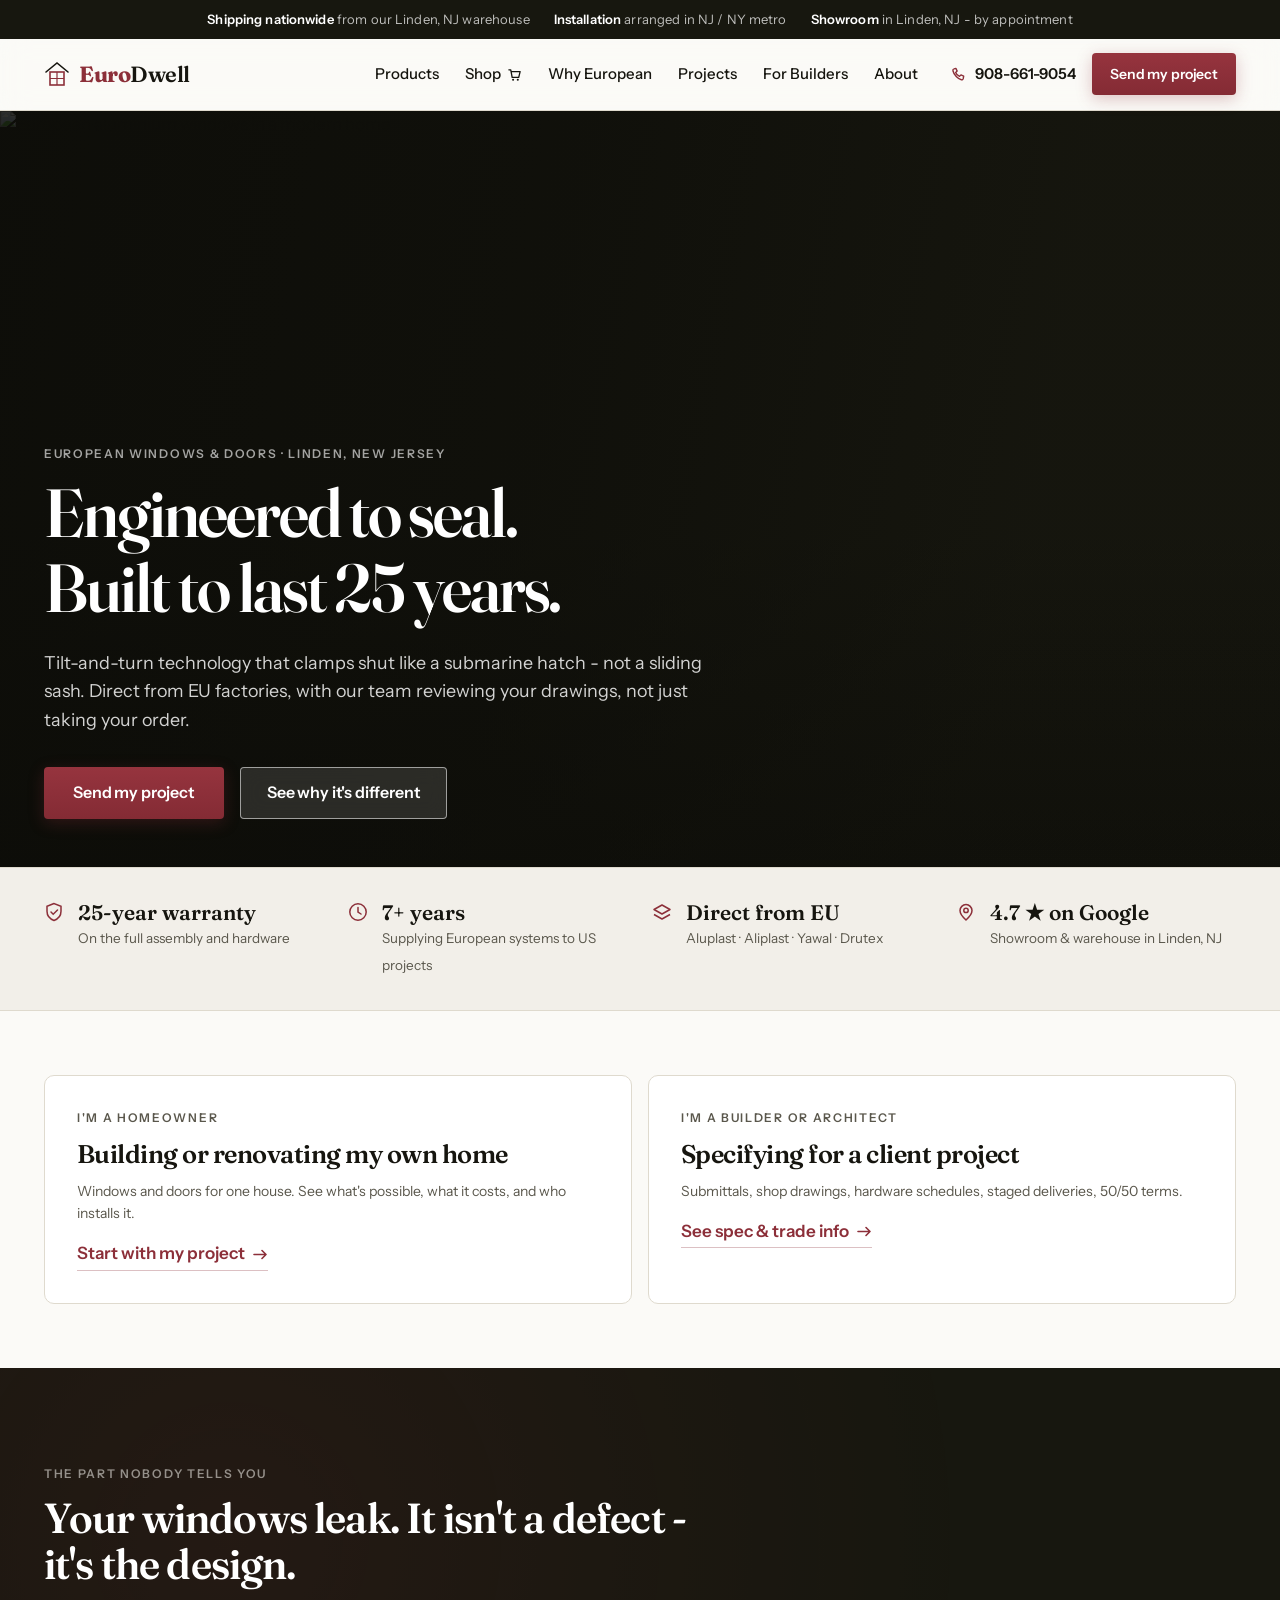
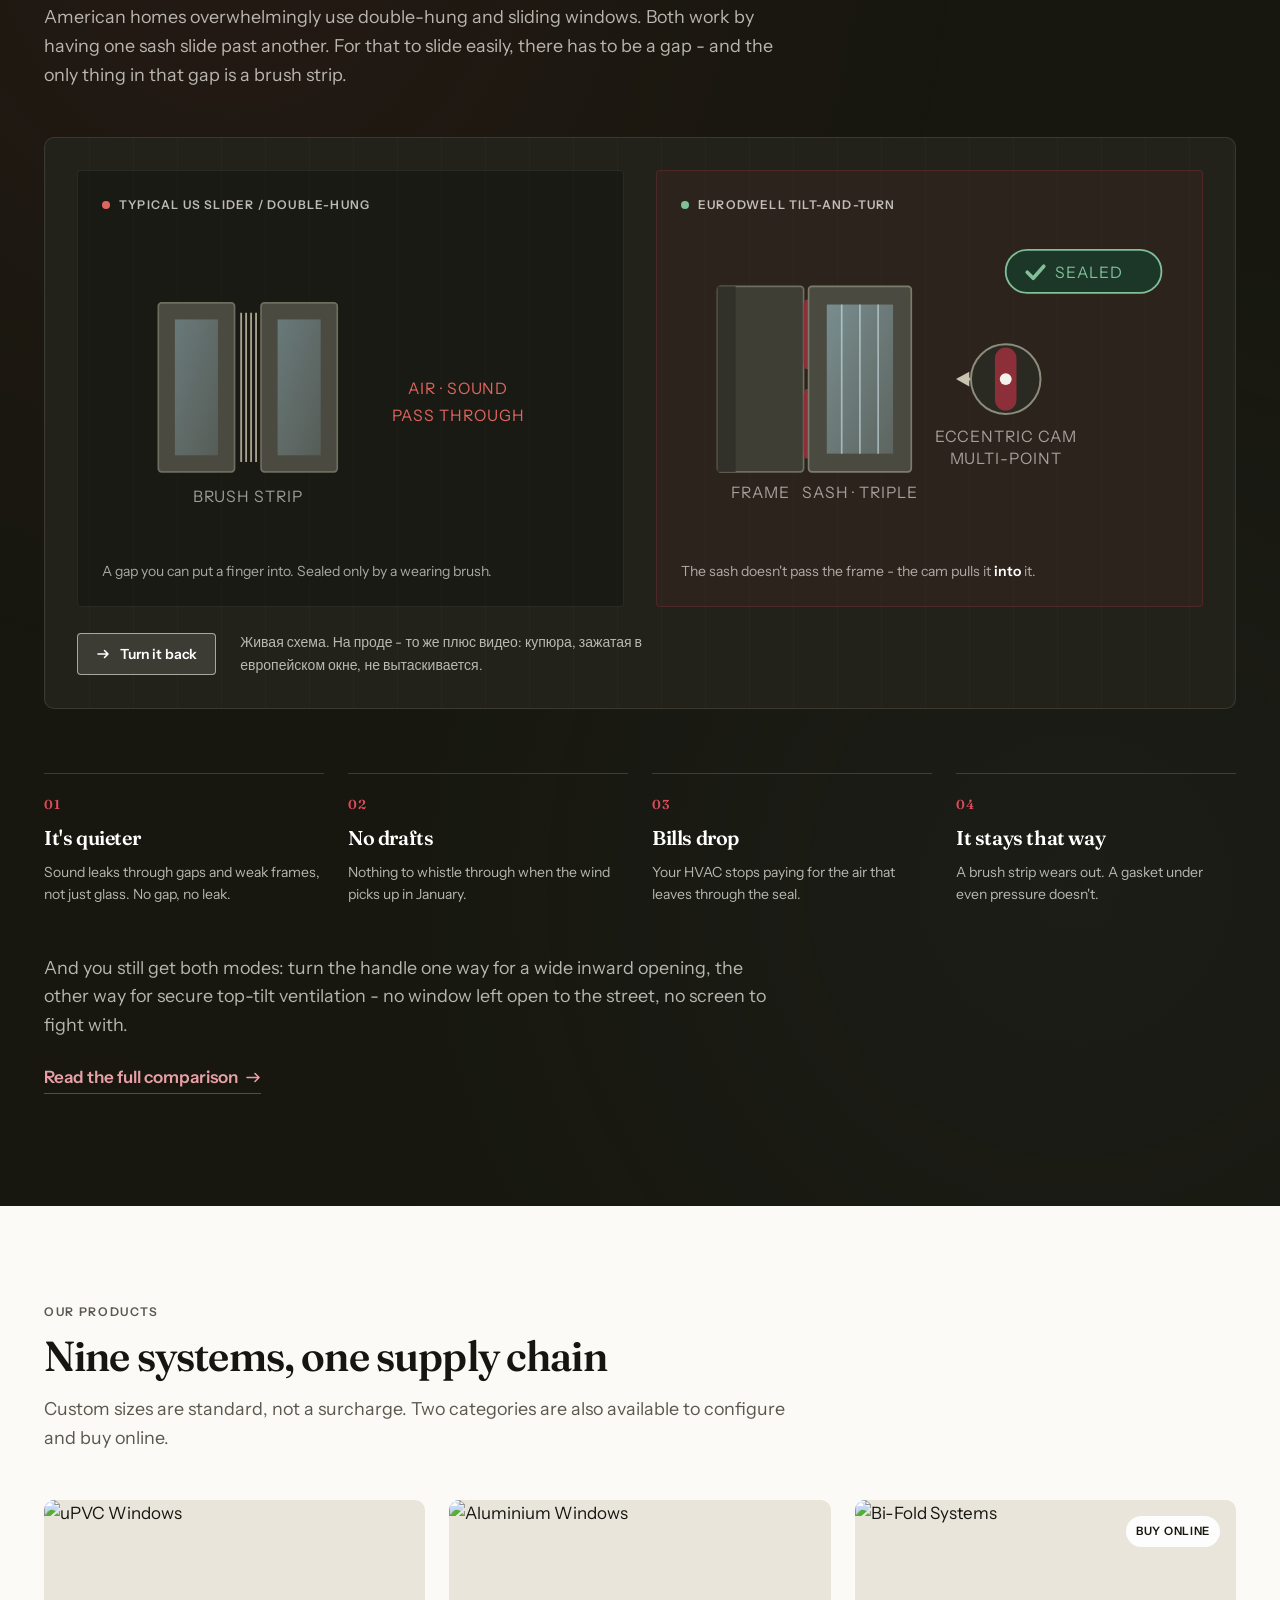
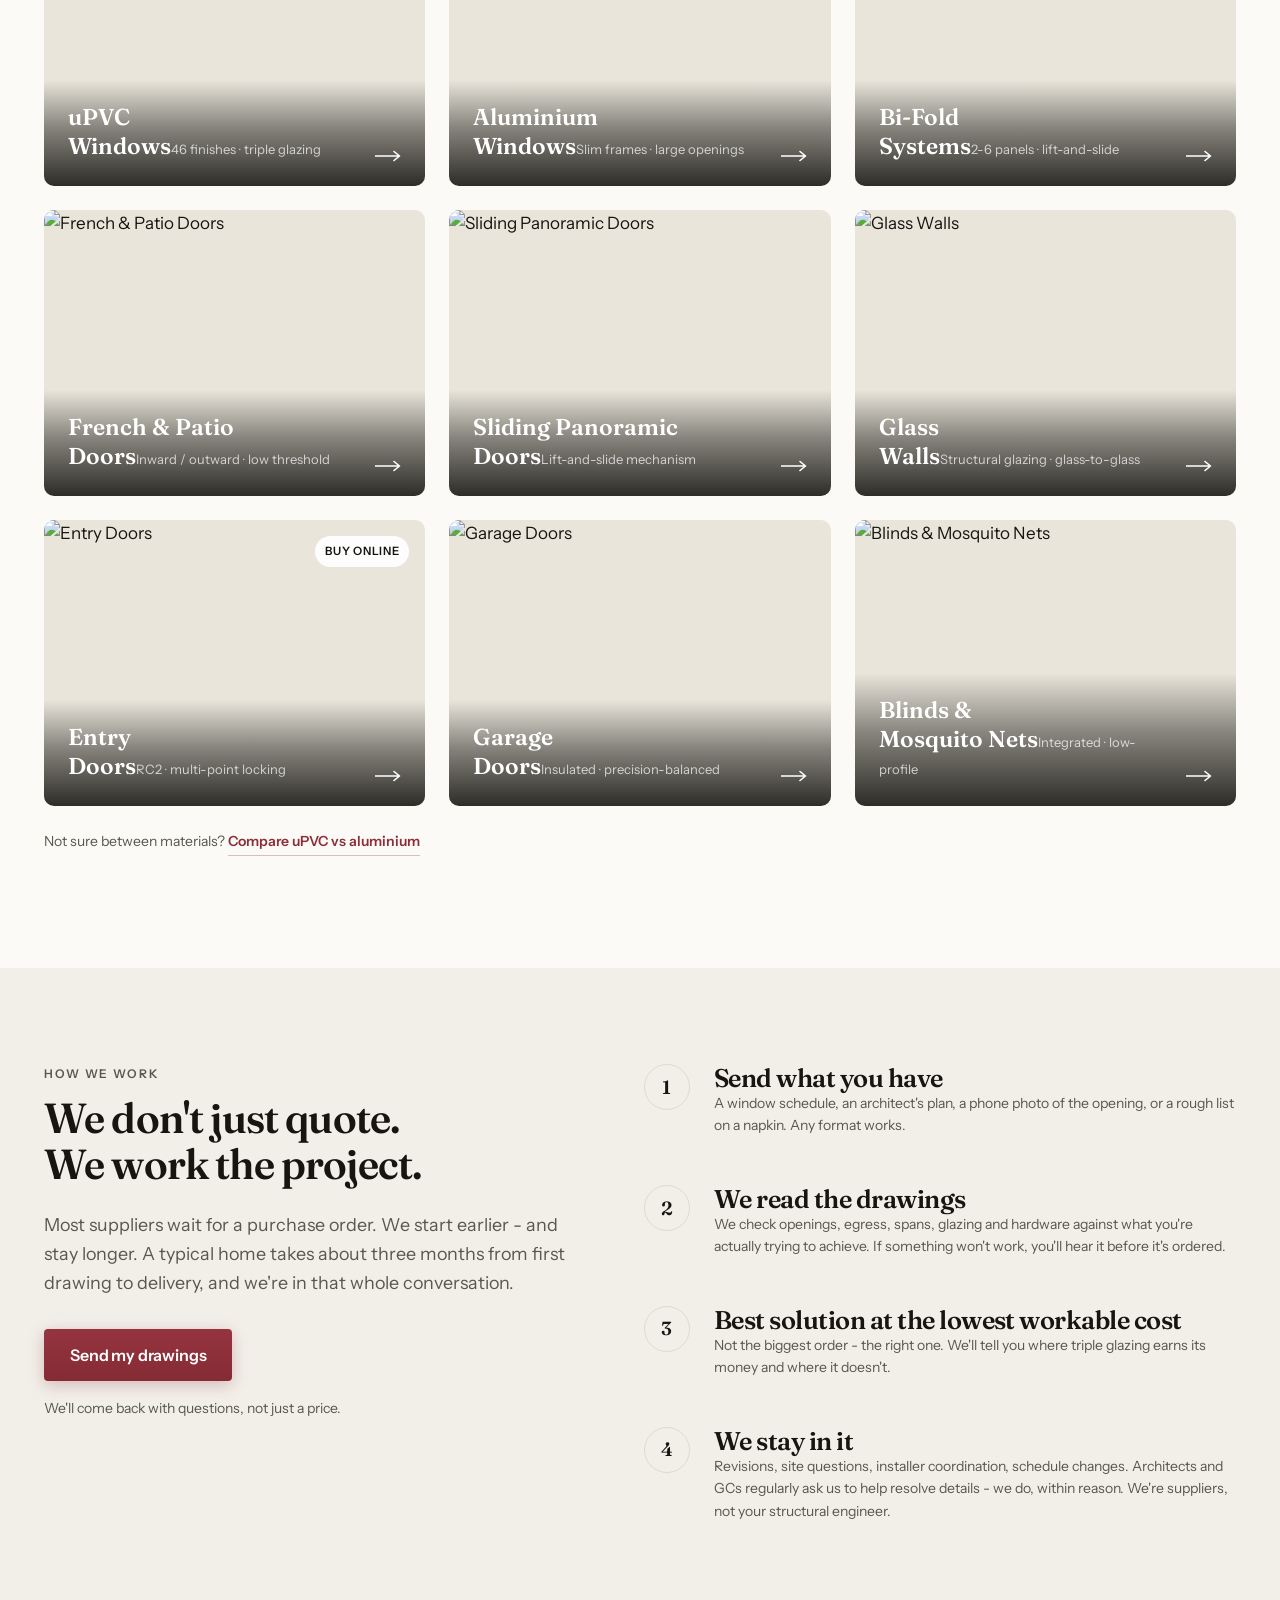
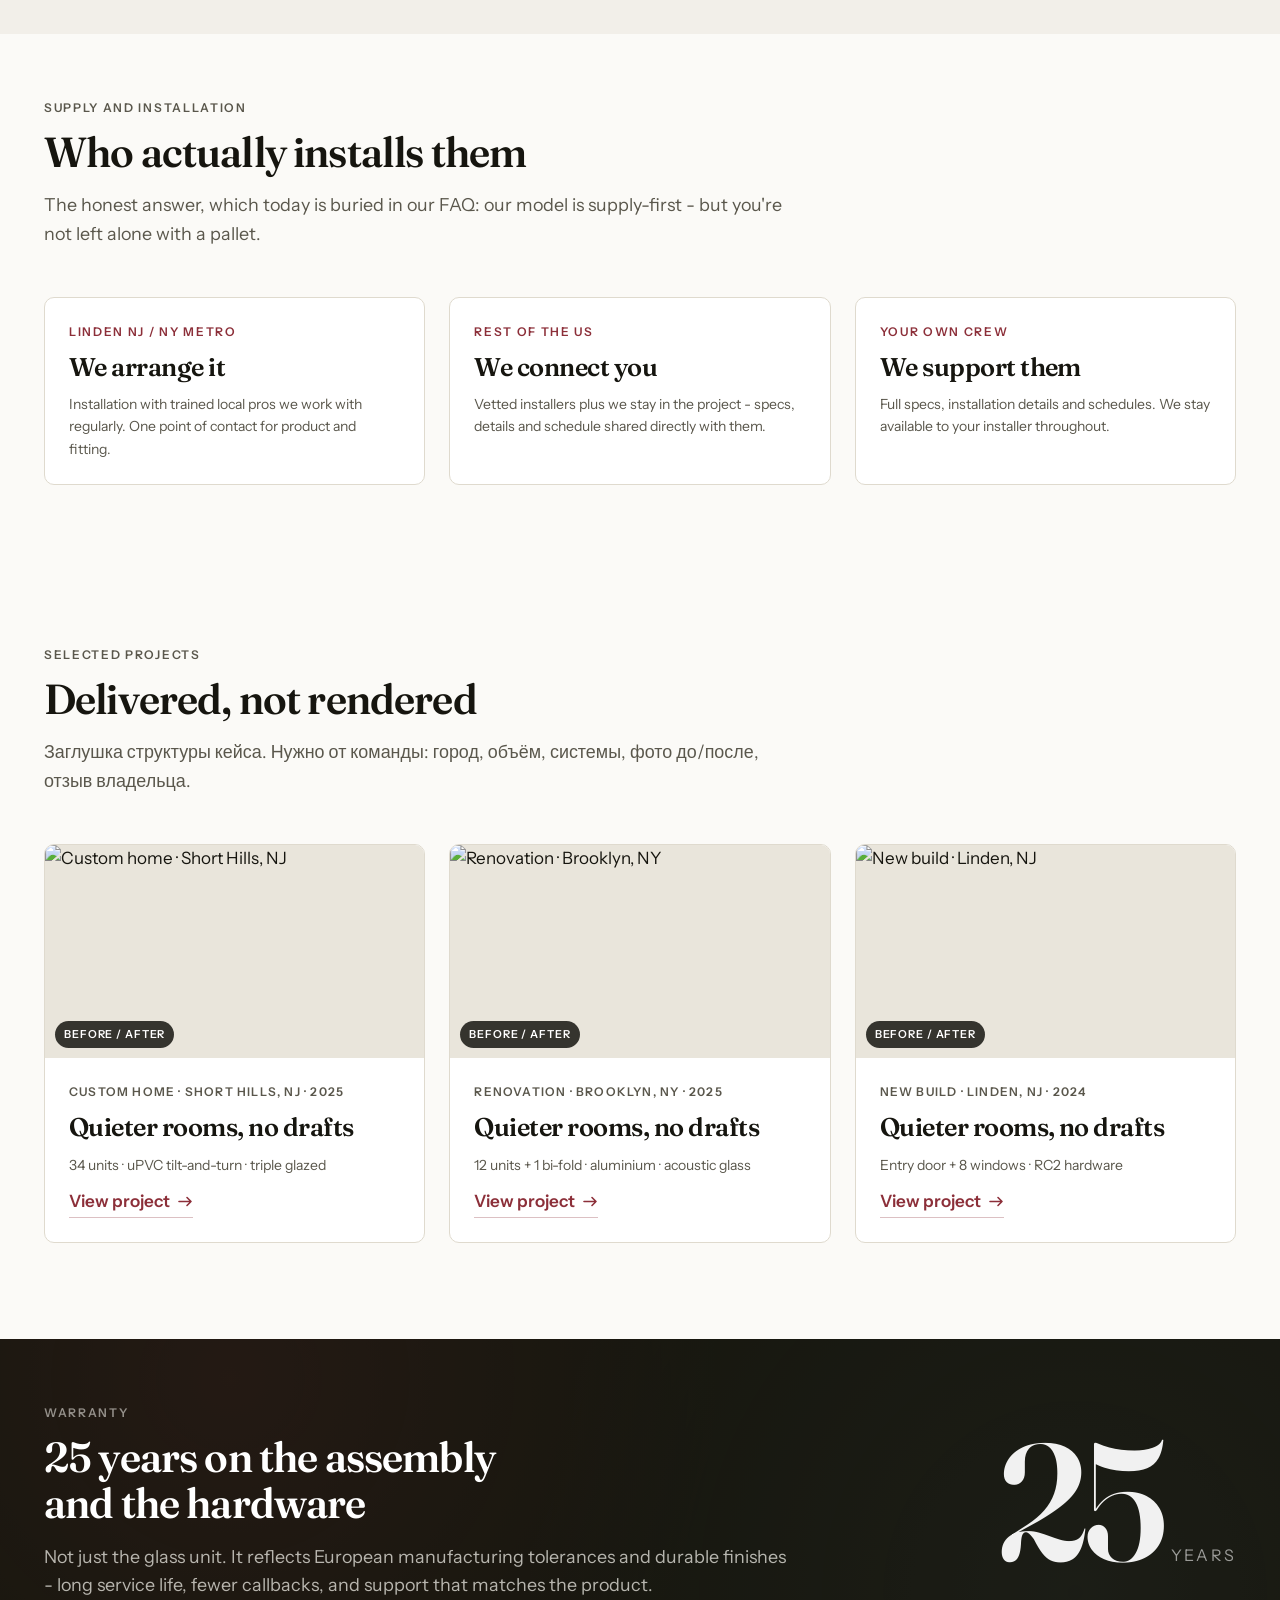
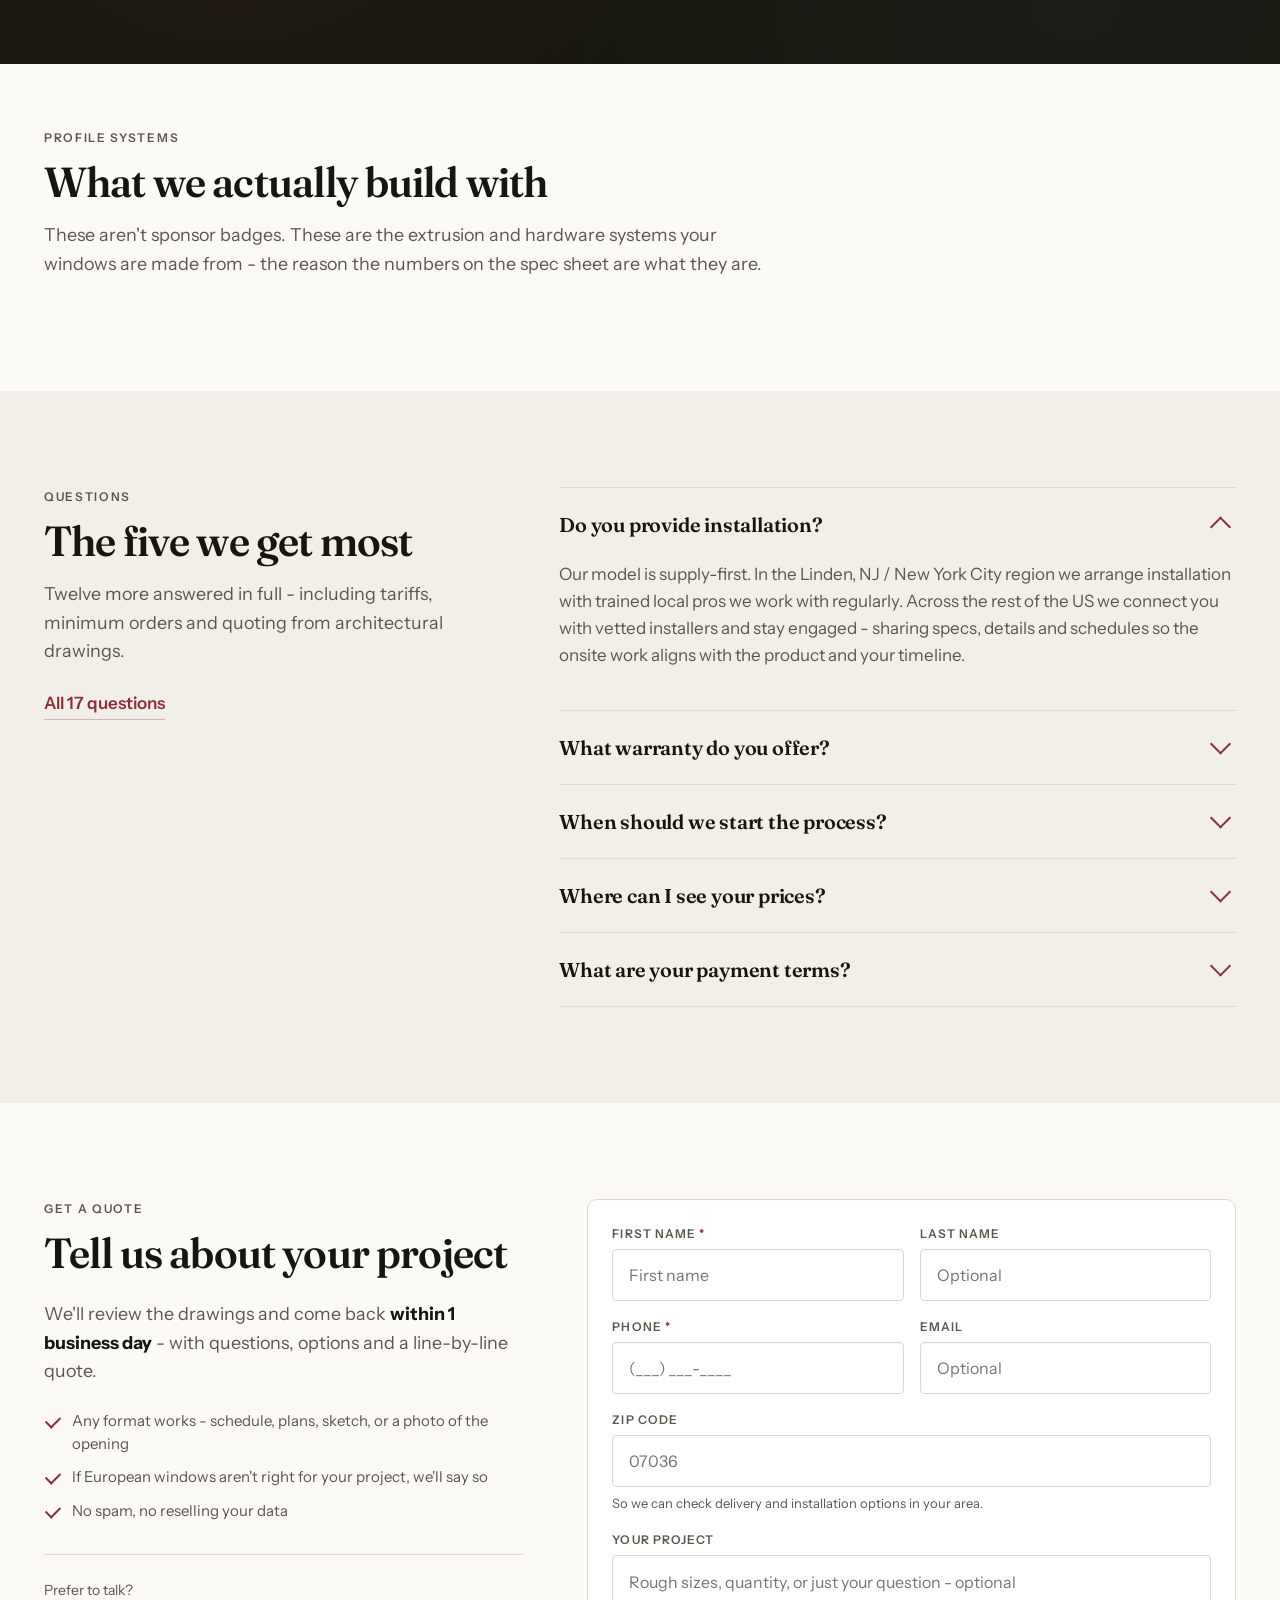
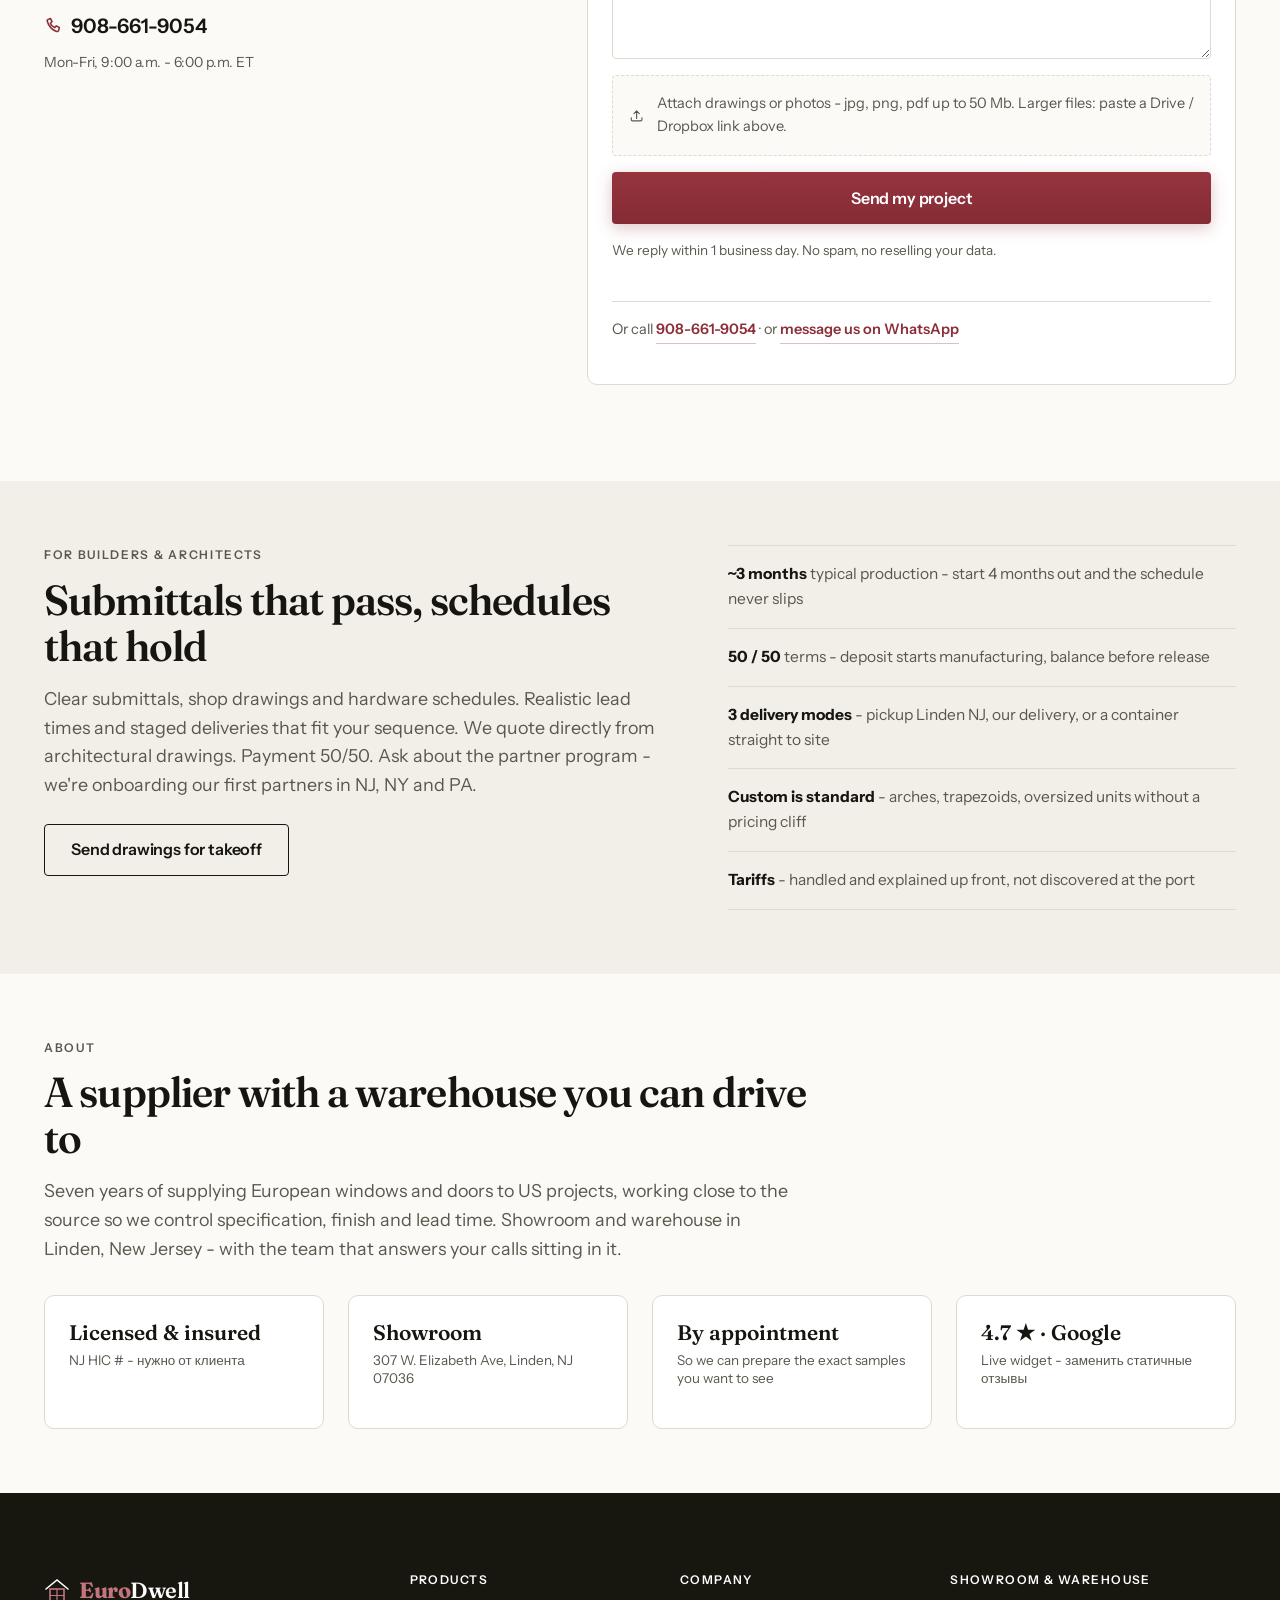
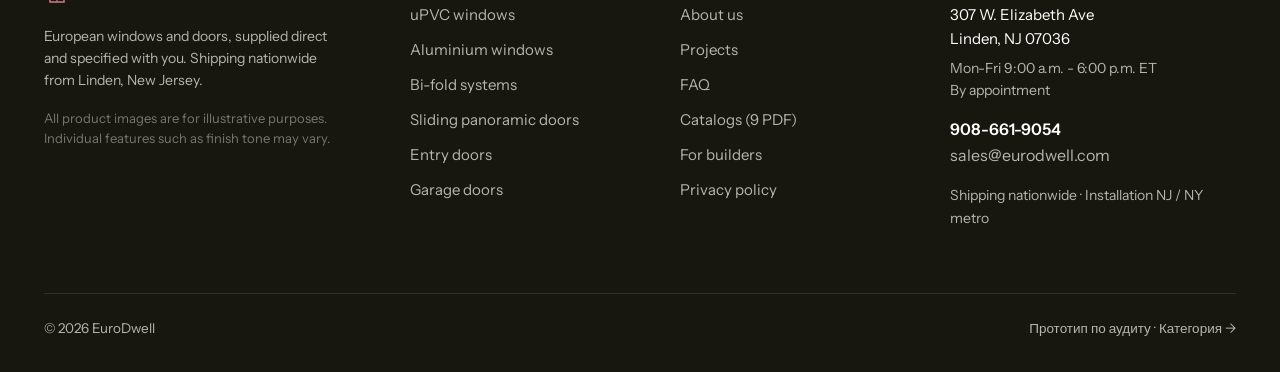
==== index.html @ 415cc7e2 "Add files via upload" ====
<!DOCTYPE html>
<html lang="en-US">
<head>
<meta charset="utf-8">
<meta name="viewport" content="width=device-width,initial-scale=1">
<meta name="color-scheme" content="light">
<title>European Windows & Doors in New Jersey - 25-Year Warranty | EuroDwell</title>
<meta name="description" content="European tilt-and-turn windows and doors supplied direct from EU factories to US projects. 25-year warranty, showroom in Linden NJ, installation arranged in the NY/NJ metro.">
<link rel="preconnect" href="https://fonts.googleapis.com">
<link rel="preconnect" href="https://fonts.gstatic.com" crossorigin>
<link href="https://fonts.googleapis.com/css2?family=Fraunces:opsz,wght@9..144,400;9..144,600;9..144,700&family=Instrument+Sans:wght@400;500;600&display=swap" rel="stylesheet">
<style>
/* EuroDwell prototype - shared design tokens & base
   Направление: «Engineered European» - архитектурная редактура.
   Fraunces (display) + Instrument Sans (body). Тёплая нейтраль + глубокий бордо. */

:root{
  /* Spacing - 8pt */
  --s1:4px; --s2:8px; --s3:12px; --s4:16px; --s6:24px;
  --s8:32px; --s12:48px; --s16:64px; --s20:80px; --s24:96px; --s32:128px;

  /* Type */
  --f-head:"Fraunces",Georgia,serif;
  --f-body:"Instrument Sans",-apple-system,Segoe UI,sans-serif;
  --fs-display:clamp(38px,6vw,68px);
  --fs-h2:clamp(28px,3.4vw,42px);
  --fs-h3:clamp(20px,2vw,27px);
  --fs-lead:clamp(17px,1.4vw,20px);
  --fs-body:17px; --fs-small:14px; --fs-eyebrow:12px;

  /* Color */
  --canvas:#FBFAF7;
  --surface:#F2EFE9;
  --surface2:#E9E5DB;
  --ink:#16150F;
  --ink2:#5A574C;
  --line:#DFDACE;
  --accent:#8C2F39;
  --accent2:#73242C;
  --dark:#17170F;
  --dark2:#22221A;
  --ok:#2E7D5B;
  --err:#B3261E;

  --r-sm:4px; --r-md:10px; --r-full:999px;
  --sh-sm:0 1px 2px rgba(22,21,15,.05),0 1px 3px rgba(22,21,15,.08);
  --sh-md:0 4px 14px rgba(22,21,15,.08),0 2px 4px rgba(22,21,15,.05);
  --sh-lg:0 18px 44px rgba(22,21,15,.16);

  --container:1240px;
  --header-h:72px;
  --dur:250ms; --dur-fast:150ms;
  --ease:cubic-bezier(.16,1,.3,1);
}

*{box-sizing:border-box}
html{scroll-behavior:smooth;-webkit-text-size-adjust:100%}
body{
  margin:0;background:var(--canvas);color:var(--ink);
  font-family:var(--f-body);font-size:var(--fs-body);line-height:1.6;
  font-feature-settings:"ss01","cv05";
  -webkit-font-smoothing:antialiased;
}
img{max-width:100%;display:block}
a{color:inherit;text-decoration:none}
h1,h2,h3,h4{font-family:var(--f-head);font-weight:600;margin:0;letter-spacing:-.02em;line-height:1.1}
h1{font-size:var(--fs-display);letter-spacing:-.03em;font-variation-settings:"SOFT" 0,"WONK" 1,"opsz" 100}
h2{font-size:var(--fs-h2);font-variation-settings:"opsz" 60}
h3{font-size:var(--fs-h3);font-variation-settings:"opsz" 30}
p{margin:0 0 var(--s4)}
:focus-visible{outline:2px solid var(--accent);outline-offset:3px;border-radius:2px}
::selection{background:var(--accent);color:#fff}

.wrap{max-width:var(--container);margin-inline:auto;padding-inline:var(--s6)}
.sec{padding-block:var(--s24)}
.sec--tight{padding-block:var(--s16)}
h1,h2,h3{scroll-margin-top:calc(var(--header-h) + 24px)}

.eyebrow{
  font-size:var(--fs-eyebrow);letter-spacing:.14em;text-transform:uppercase;
  font-weight:600;color:var(--ink2);margin:0 0 var(--s3)
}
.lead{font-size:var(--fs-lead);color:var(--ink2);max-width:62ch}
.muted{color:var(--ink2)}
.small{font-size:var(--fs-small)}

/* ---------- Buttons ---------- */
.btn{
  display:inline-flex;align-items:center;justify-content:center;gap:10px;
  min-height:52px;min-width:180px;padding:0 26px;border:0;cursor:pointer;
  font-family:var(--f-body);font-size:16px;font-weight:600;letter-spacing:-.01em;
  border-radius:var(--r-sm);transition:transform var(--dur-fast) var(--ease),
    background var(--dur-fast),box-shadow var(--dur-fast);text-align:center
}
.btn:active{transform:translateY(1px)}
.btn--primary{
  background:linear-gradient(180deg,#96343E,#8C2F39 55%,#842B34);color:#fff;
  box-shadow:0 4px 16px rgba(140,47,57,.28)
}
.btn--primary:hover{background:var(--accent2);box-shadow:0 6px 20px rgba(140,47,57,.34);transform:translateY(-1px)}
.btn--ghost{background:transparent;color:var(--ink);border:1px solid var(--ink)}
.btn--ghost:hover{background:var(--ink);color:var(--canvas)}
.btn--onimg{
  background:rgba(255,255,255,.12);color:#fff;border:1px solid rgba(255,255,255,.55);
  backdrop-filter:blur(10px)
}
.btn--onimg:hover{background:rgba(255,255,255,.22)}
.btn--sm{min-height:42px;min-width:0;padding:0 18px;font-size:14px}
.btn--full{width:100%}

.tlink{
  display:inline-flex;align-items:center;gap:8px;font-weight:600;
  color:var(--accent);border-bottom:1px solid rgba(140,47,57,.3);padding-bottom:2px;
  transition:border-color var(--dur-fast),gap var(--dur-fast)
}
.tlink:hover{border-color:var(--accent);gap:12px}

/* ---------- Header ---------- */
.geobar{
  background:var(--dark);color:rgba(255,255,255,.72);font-size:13px;
  padding:9px 0;letter-spacing:.01em
}
.geobar .wrap{display:flex;gap:var(--s6);justify-content:center;flex-wrap:wrap;text-align:center}
.geobar b{color:#fff;font-weight:600}

.hdr{
  position:sticky;top:0;z-index:60;height:var(--header-h);
  background:rgba(251,250,247,.82);backdrop-filter:blur(14px) saturate(1.4);
  border-bottom:1px solid var(--line)
}
.hdr__in{display:flex;align-items:center;gap:var(--s8);height:100%}
.logo{display:flex;align-items:center;gap:9px;font-family:var(--f-head);font-weight:600;
  font-size:22px;letter-spacing:-.02em;flex-shrink:0}
.logo svg{flex-shrink:0}
.logo b{color:var(--accent)}
.nav{display:flex;gap:26px;margin-left:auto;align-items:center}
.nav a{font-size:15px;font-weight:500;position:relative;padding:6px 0;color:var(--ink);white-space:nowrap}
.nav a::after{content:"";position:absolute;left:0;right:100%;bottom:0;height:2px;
  background:var(--accent);transition:right var(--dur) var(--ease)}
.nav a:hover::after,.nav a[aria-current]::after{right:0}
.nav .has-cart{display:inline-flex;align-items:center;gap:6px}
.hdr__act{display:flex;align-items:center;gap:var(--s4);flex-shrink:0}
.tel{display:inline-flex;align-items:center;gap:8px;font-weight:600;font-size:15px;white-space:nowrap}
.tel svg{color:var(--accent)}
.burger{display:none;width:44px;height:44px;align-items:center;justify-content:center;
  background:none;border:1px solid var(--line);border-radius:var(--r-sm);cursor:pointer}

/* ---------- Hero ---------- */
.hero{position:relative;min-height:min(84vh,760px);display:flex;align-items:flex-end;
  overflow:hidden;background:var(--dark)}
.hero__bg{position:absolute;inset:0}
.hero__bg img{width:100%;height:100%;object-fit:cover}
.hero__bg::after{
  content:"";position:absolute;inset:0;
  background:linear-gradient(100deg,rgba(12,12,8,.86) 0%,rgba(12,12,8,.62) 42%,rgba(12,12,8,.15) 78%),
             linear-gradient(0deg,rgba(12,12,8,.55),transparent 45%)
}
.hero__in{position:relative;z-index:2;color:#fff;padding-block:var(--s24) var(--s12);width:100%}
.hero h1{max-width:19ch;color:#fff;margin-bottom:var(--s6)}
.hero__sub{max-width:56ch;font-size:var(--fs-lead);color:rgba(255,255,255,.82);margin-bottom:var(--s8)}
.hero__cta{display:flex;gap:var(--s4);flex-wrap:wrap;align-items:center}

/* ---------- Trust bar ---------- */
.trust{border-block:1px solid var(--line);background:var(--surface)}
.trust__grid{display:grid;grid-template-columns:repeat(4,1fr);gap:var(--s6);padding-block:var(--s8)}
.trust__i{display:flex;gap:14px;align-items:flex-start}
.trust__i svg{flex-shrink:0;color:var(--accent);margin-top:2px}
.trust__v{font-family:var(--f-head);font-size:21px;font-weight:600;line-height:1.15;display:block;
  font-variation-settings:"opsz" 20}
.trust__l{font-size:13.5px;color:var(--ink2);line-height:1.4}

/* ---------- Section head ---------- */
.shead{max-width:70ch;margin-bottom:var(--s12)}
.shead h2{margin-bottom:var(--s4)}

/* ---------- Cards / grids ---------- */
.grid{display:grid;gap:var(--s6)}
.g2{grid-template-columns:repeat(2,1fr)}
.g3{grid-template-columns:repeat(3,1fr)}
.g4{grid-template-columns:repeat(4,1fr)}

.card{background:#fff;border:1px solid var(--line);border-radius:var(--r-md);padding:var(--s6)}

/* Product tile - исправленный оверлей: во всю ширину + тёмный градиент */
.tile{
  position:relative;display:block;border-radius:var(--r-md);overflow:hidden;
  aspect-ratio:4/3;background:var(--surface2);
  transition:transform var(--dur-fast) var(--ease),box-shadow var(--dur-fast)
}
.tile img{width:100%;height:100%;object-fit:cover;transition:transform 500ms var(--ease)}
.tile__ov{
  position:absolute;inset:auto 0 0 0;padding:var(--s6);width:100%;
  background:linear-gradient(to top,rgba(14,14,9,.86),rgba(14,14,9,.45) 55%,transparent);
  color:#fff;display:flex;align-items:flex-end;justify-content:space-between;gap:var(--s4)
}
.tile__t{font-family:var(--f-head);font-size:23px;font-weight:600;line-height:1.15;
  font-variation-settings:"opsz" 24}
.tile__m{font-size:13px;color:rgba(255,255,255,.72);margin-top:5px}
.tile__ar{flex-shrink:0;transition:transform var(--dur) var(--ease)}
.tile:hover{transform:translateY(-3px);box-shadow:var(--sh-md)}
.tile:hover img{transform:scale(1.04)}
.tile:hover .tile__ar{transform:translateX(5px)}
.tile__badge{
  position:absolute;top:var(--s4);right:var(--s4);z-index:2;
  background:rgba(255,255,255,.94);color:var(--ink);font-size:11.5px;font-weight:600;
  letter-spacing:.06em;text-transform:uppercase;padding:6px 10px;border-radius:var(--r-full)
}

/* ---------- Dark section ---------- */
.dark{background:var(--dark);color:#F4F2EC;position:relative;overflow:hidden}
.dark::before{
  content:"";position:absolute;inset:0;opacity:.5;pointer-events:none;
  background-image:radial-gradient(circle at 18% 12%,rgba(140,47,57,.22),transparent 45%),
                   radial-gradient(circle at 84% 78%,rgba(90,110,120,.14),transparent 50%)
}
.dark .wrap{position:relative;z-index:1}
.dark h2,.dark h3{color:#fff}
.dark .lead,.dark .muted{color:rgba(244,242,236,.72)}
.dark .eyebrow{color:rgba(244,242,236,.55)}

/* ---------- Comparison table ---------- */
.cmp{width:100%;border-collapse:collapse;font-size:15.5px}
.cmp th,.cmp td{padding:15px 18px;text-align:left;vertical-align:top;border-bottom:1px solid var(--line)}
.cmp thead th{font-family:var(--f-body);font-size:13px;letter-spacing:.09em;text-transform:uppercase;
  color:var(--ink2);font-weight:600;border-bottom:1px solid var(--ink)}
.cmp th:first-child{width:23%;font-weight:600;color:var(--ink)}
.cmp .col-eu{background:var(--surface);border-left:3px solid var(--accent)}
.cmp thead .col-eu{color:var(--ink);font-weight:700}
.cmp tbody .col-eu{font-weight:600}
.cmp .win{color:var(--accent)}

/* ---------- Steps ---------- */
.steps{counter-reset:st;display:grid;gap:var(--s8)}
.step{display:grid;grid-template-columns:auto 1fr;gap:var(--s6);align-items:start}
.step__n{
  counter-increment:st;width:46px;height:46px;border-radius:var(--r-full);
  border:1px solid var(--line);display:grid;place-items:center;
  font-family:var(--f-head);font-size:19px;font-weight:600;flex-shrink:0
}
.step__n::before{content:counter(st)}
.dark .step__n{border-color:rgba(255,255,255,.28)}

/* ---------- FAQ ---------- */
.faq{border-top:1px solid var(--line)}
.faq__i{border-bottom:1px solid var(--line)}
.faq__q{
  width:100%;background:none;border:0;cursor:pointer;text-align:left;
  padding:var(--s6) 44px var(--s6) 0;position:relative;
  font-family:var(--f-head);font-size:20px;font-weight:600;color:var(--ink);
  font-variation-settings:"opsz" 24;letter-spacing:-.01em
}
.faq__q::after{
  content:"";position:absolute;right:8px;top:50%;width:13px;height:13px;
  border-right:2px solid var(--accent);border-bottom:2px solid var(--accent);
  transform:translateY(-70%) rotate(45deg);transition:transform var(--dur) var(--ease)
}
.faq__i[open] .faq__q::after{transform:translateY(-30%) rotate(-135deg)}
.faq__a{overflow:hidden;height:0;transition:height var(--dur) var(--ease)}
.faq__a>div{padding-bottom:var(--s6);max-width:76ch;color:var(--ink2)}

/* ---------- Form ---------- */
.form{display:grid;gap:var(--s4)}
.field{display:flex;flex-direction:column;gap:6px}
.field label{font-size:12px;letter-spacing:.09em;text-transform:uppercase;font-weight:600;color:var(--ink2)}
.field label .req{color:var(--accent)}
.field input,.field textarea{
  height:52px;padding:0 16px;border:1px solid var(--line);border-radius:var(--r-sm);
  background:#fff;font-family:var(--f-body);font-size:16px;color:var(--ink);
  box-shadow:inset 0 1px 2px rgba(22,21,15,.04);transition:border-color var(--dur-fast),box-shadow var(--dur-fast)
}
.field textarea{height:auto;min-height:104px;padding:14px 16px;resize:vertical;line-height:1.5}
.field input:focus,.field textarea:focus{
  outline:none;border-color:var(--accent);box-shadow:0 0 0 3px rgba(140,47,57,.13)
}
.field .hint{font-size:13px;color:var(--ink2)}
.field .err{font-size:13px;color:var(--err);display:none;align-items:center;gap:6px}
.field.is-err input,.field.is-err textarea{border-color:var(--err)}
.field.is-err .err{display:flex}
.form__row{display:grid;grid-template-columns:1fr 1fr;gap:var(--s4)}
.form__note{font-size:13.5px;color:var(--ink2)}
.form__alt{font-size:14.5px;color:var(--ink2);border-top:1px solid var(--line);padding-top:var(--s4);margin-top:var(--s2)}
.filedrop{
  border:1px dashed var(--line);border-radius:var(--r-sm);padding:var(--s4);
  background:var(--canvas);cursor:pointer;display:flex;align-items:center;gap:12px;
  font-size:14.5px;color:var(--ink2);transition:border-color var(--dur-fast),background var(--dur-fast)
}
.filedrop:hover{border-color:var(--accent);background:#fff}
.filedrop input{display:none}
.formdone{display:none;background:var(--surface);border:1px solid var(--line);
  border-left:3px solid var(--ok);border-radius:var(--r-md);padding:var(--s8)}
.formdone h3{margin-bottom:var(--s3)}

/* ---------- Reveal ---------- */
.rv{opacity:0;transform:translateY(16px);transition:opacity 600ms var(--ease),transform 600ms var(--ease)}
.rv.in{opacity:1;transform:none}
@media (prefers-reduced-motion:reduce){
  .rv{opacity:1;transform:none;transition:none}
  *,*::before,*::after{animation-duration:.01ms!important;transition-duration:.01ms!important}
  html{scroll-behavior:auto}
}

/* ---------- Mobile sticky ---------- */
.msticky{
  position:fixed;left:0;right:0;bottom:0;z-index:70;display:none;gap:10px;padding:10px 12px;
  background:rgba(251,250,247,.94);backdrop-filter:blur(14px);border-top:1px solid var(--line)
}
.msticky .btn{flex:1;min-width:0;min-height:50px}

/* ---------- Footer ---------- */
.ftr{background:var(--dark);color:rgba(244,242,236,.72);padding-block:var(--s20) var(--s8);font-size:15px}
.ftr a:hover{color:#fff}
.ftr__grid{display:grid;grid-template-columns:1.4fr 1fr 1fr 1.2fr;gap:var(--s8)}
.ftr h4{color:#fff;font-family:var(--f-body);font-size:12px;letter-spacing:.12em;
  text-transform:uppercase;margin-bottom:var(--s4);font-weight:600}
.ftr ul{list-style:none;padding:0;margin:0;display:grid;gap:11px}
.ftr__bot{border-top:1px solid rgba(255,255,255,.1);margin-top:var(--s12);padding-top:var(--s6);
  display:flex;justify-content:space-between;gap:var(--s6);flex-wrap:wrap;font-size:13.5px}

/* ---------- Responsive ---------- */
@media (max-width:1080px){
  .nav{display:none}
  .burger{display:flex}
  .g4{grid-template-columns:repeat(2,1fr)}
  .ftr__grid{grid-template-columns:1fr 1fr}
}
@media (max-width:860px){
  :root{--header-h:60px;--fs-body:16.5px}
  .sec{padding-block:var(--s16)}
  .g3,.g2{grid-template-columns:1fr}
  .trust__grid{grid-template-columns:1fr 1fr;gap:var(--s4);padding-block:var(--s6)}
  .tel span{display:none}
  .hdr__act .btn{display:none}
  .msticky{display:flex}
  body{padding-bottom:72px}
  .hero{min-height:auto}
  .hero__in{padding-block:var(--s16) var(--s12)}
  .hero h1{max-width:none}
  .btn{width:100%}
  .hero__cta .btn{width:100%}
  .geobar .wrap{gap:var(--s3);font-size:12px}
  .form__row{grid-template-columns:1fr}
  .cmp{font-size:14.5px}
  .cmp th,.cmp td{padding:12px 12px}
  .cmp th:first-child{width:34%}
}

/* EuroDwell prototype - блочные компоненты страниц */

.skiplink{
  position:absolute;left:-9999px;top:0;z-index:200;background:var(--accent);color:#fff;
  padding:12px 18px;border-radius:0 0 var(--r-sm) 0;font-weight:600
}
.skiplink:focus{left:0}

/* ── Развилка аудиторий ── */
.split{display:grid;grid-template-columns:1fr 1fr;gap:var(--s4)}
.split__c{
  display:block;padding:var(--s8);border:1px solid var(--line);border-radius:var(--r-md);
  background:#fff;transition:border-color var(--dur-fast),transform var(--dur-fast) var(--ease),box-shadow var(--dur-fast)
}
.split__c h3{margin:0 0 var(--s3)}
.split__c:hover{border-color:var(--accent);transform:translateY(-2px);box-shadow:var(--sh-md)}

/* ── Механизм: сигнатурная схема ── */
.mech{
  background:var(--dark2);border:1px solid rgba(255,255,255,.1);border-radius:var(--r-md);
  padding:var(--s8);position:relative;overflow:hidden
}
.mech::after{
  content:"";position:absolute;inset:0;pointer-events:none;opacity:.35;
  background-image:repeating-linear-gradient(90deg,rgba(255,255,255,.05) 0 1px,transparent 1px 44px)
}
.mech__stage{position:relative;z-index:1}
.mech__row{display:grid;grid-template-columns:1fr 1fr;gap:var(--s8)}
.mech__cell{margin:0;padding:var(--s6);border-radius:var(--r-sm);background:rgba(0,0,0,.22);
  border:1px solid rgba(255,255,255,.07)}
.mech__cell--eu{background:rgba(140,47,57,.11);border-color:rgba(140,47,57,.34)}
.mech__cap{
  display:flex;align-items:center;gap:9px;font-size:12px;letter-spacing:.1em;text-transform:uppercase;
  font-weight:600;color:rgba(244,242,236,.75);margin-bottom:var(--s4)
}
.dot{width:8px;height:8px;border-radius:50%;flex-shrink:0}
.dot--us{background:#E0655F}.dot--eu{background:#7FBF9A}
.mech__svg{width:100%;height:auto;display:block}
.mech__lbl{font-family:var(--f-body);font-size:9.5px;fill:rgba(244,242,236,.6);letter-spacing:.06em;text-transform:uppercase}
.mech__lbl--warn{fill:#E0655F}.mech__lbl--ok{fill:#7FBF9A}
.mech__note{font-size:14px;color:rgba(244,242,236,.66);margin:var(--s4) 0 0;line-height:1.5}
.mech__note em{color:#fff;font-style:normal;font-weight:600}
.mech__ctl{display:flex;align-items:center;gap:var(--s6);margin-top:var(--s6);flex-wrap:wrap}
.mech__hint{max-width:52ch;margin:0}

/* анимация утечки воздуха (US) */
.air{opacity:0}
.mech.play .air{animation:leak 2.6s linear infinite}
.mech.play .a2{animation-delay:.5s}
.mech.play .a3{animation-delay:1s}
@keyframes leak{0%{opacity:0;transform:translateX(10px)}15%{opacity:1}70%{opacity:.9}100%{opacity:0;transform:translateX(-16px)}}

/* прижим створки (EU) */
.sash,.gk,.cam__rot,.pullarrow{transform-box:fill-box}
.sash{transform-origin:center;transition:transform 900ms var(--ease)}
.gk{transform-origin:left center;transition:transform 900ms var(--ease)}
.cam__rot{transform-origin:center;transition:transform 900ms var(--ease)}
.sealmark{opacity:0;transition:opacity 450ms}
.pullarrow{opacity:1;transition:opacity 450ms}
.mech.clamped .sash{transform:translateX(-13px)}
.mech.clamped .gk{transform:scaleX(.45)}
.mech.clamped .cam__rot{transform:rotate(90deg)}
.mech.clamped .sealmark{opacity:1;transition-delay:280ms}
.mech.clamped .pullarrow{opacity:0}

/* ── 4 следствия ── */
.why__i{border-top:1px solid rgba(255,255,255,.16);padding-top:var(--s5,20px)}
.why__n{font-family:var(--f-head);font-size:13px;font-weight:600;color:var(--accent);
  letter-spacing:.1em;display:block;margin-bottom:var(--s3);filter:brightness(1.6)}
.why__i h3{font-size:20px;margin-bottom:var(--s3)}
.why__i p{margin:0}

/* ── Плитки категорий ── */
#tiles{grid-auto-rows:1fr}

/* ── Кейсы ── */
.cs{background:#fff;border:1px solid var(--line);border-radius:var(--r-md);overflow:hidden;
  display:flex;flex-direction:column;transition:transform var(--dur-fast) var(--ease),box-shadow var(--dur-fast)}
.cs:hover{transform:translateY(-3px);box-shadow:var(--sh-md)}
.cs__img{aspect-ratio:16/9;background:var(--surface2);position:relative;overflow:hidden}
.cs__img img{width:100%;height:100%;object-fit:cover}
.cs__ba{position:absolute;bottom:10px;left:10px;background:rgba(14,14,9,.82);color:#fff;
  font-size:11px;letter-spacing:.08em;text-transform:uppercase;font-weight:600;padding:5px 9px;border-radius:var(--r-full)}
.cs__b{padding:var(--s6);display:flex;flex-direction:column;gap:var(--s3);flex:1}
.cs__meta{font-size:12px;letter-spacing:.1em;text-transform:uppercase;color:var(--ink2);font-weight:600}
.cs__facts{font-size:14px;color:var(--ink2);margin:0}
.cs__b .tlink{margin-top:auto;align-self:flex-start}

/* ── Консультация ── */
.cons{display:grid;grid-template-columns:.95fr 1.05fr;gap:var(--s16);align-items:start}

/* ── Гарантия ── */
.warr{display:grid;grid-template-columns:1fr auto;gap:var(--s16);align-items:center}
.warr__big{display:flex;align-items:baseline;gap:10px;color:#fff;opacity:.94}
.warr__big span{font-family:var(--f-head);font-size:clamp(88px,13vw,168px);font-weight:600;line-height:.8;
  letter-spacing:-.05em;font-variation-settings:"opsz" 144}
.warr__big small{font-family:var(--f-body);font-size:16px;letter-spacing:.14em;text-transform:uppercase;
  color:rgba(255,255,255,.6)}

/* ── Логотипы систем ── */
.logos{display:grid;grid-template-columns:repeat(6,1fr);gap:var(--s8);align-items:center}
.logos img{
  max-height:30px;width:auto;margin:0 auto;filter:grayscale(1) opacity(.5);
  transition:filter var(--dur-fast)
}
.logos img:hover{filter:grayscale(0) opacity(1)}

/* ── FAQ layout ── */
.faqwrap{display:grid;grid-template-columns:.8fr 1.2fr;gap:var(--s16);align-items:start}

/* ── Форма ── */
.quote{display:grid;grid-template-columns:.85fr 1.15fr;gap:var(--s16);align-items:start}
.quote__alt{margin-top:var(--s8);padding-top:var(--s6);border-top:1px solid var(--line)}
.ticks{list-style:none;padding:0;margin:var(--s6) 0 0;display:grid;gap:11px}
.ticks li{position:relative;padding-left:28px;font-size:15px;color:var(--ink2);line-height:1.5}
.ticks li::before{
  content:"";position:absolute;left:2px;top:6px;width:12px;height:7px;
  border-left:2px solid var(--accent);border-bottom:2px solid var(--accent);transform:rotate(-45deg)
}

/* ── Для подрядчиков ── */
.bld{display:grid;grid-template-columns:1.1fr .9fr;gap:var(--s16);align-items:start}
.bld__list{list-style:none;padding:0;margin:0;display:grid;gap:0}
.bld__list li{padding:var(--s4) 0;border-bottom:1px solid var(--line);font-size:15.5px;color:var(--ink2)}
.bld__list li:first-child{border-top:1px solid var(--line)}
.bld__list b{color:var(--ink)}

/* ═══ КАТЕГОРИЯ ═══ */
.crumbs{font-size:13.5px;color:var(--ink2);padding-block:var(--s4)}
.crumbs a:hover{color:var(--accent)}
.crumbs span{opacity:.5;margin-inline:7px}

.chero{position:relative;min-height:min(62vh,560px);display:flex;align-items:flex-end;
  overflow:hidden;background:var(--dark)}
.chero__bg{position:absolute;inset:0}
.chero__bg img{width:100%;height:100%;object-fit:cover}
.chero__bg::after{content:"";position:absolute;inset:0;
  background:linear-gradient(100deg,rgba(12,12,8,.88) 0%,rgba(12,12,8,.6) 46%,rgba(12,12,8,.12) 82%),
             linear-gradient(0deg,rgba(12,12,8,.5),transparent 50%)}
.chero__in{position:relative;z-index:2;color:#fff;padding-block:var(--s20) var(--s12);width:100%}
.chero h1{max-width:22ch;color:#fff;margin-bottom:var(--s4);font-size:clamp(34px,4.6vw,54px)}
.chero__sub{max-width:58ch;color:rgba(255,255,255,.8);font-size:var(--fs-lead);margin-bottom:var(--s8)}

/* спеки */
.specs{width:100%;border-collapse:collapse;font-size:15.5px}
.specs td,.specs th{padding:14px 0;border-bottom:1px solid var(--line);text-align:left;vertical-align:top}
.specs th{font-weight:500;color:var(--ink2);width:42%;font-family:var(--f-body);font-size:15px}
.specs td{font-weight:600}
.specs .num{font-variant-numeric:tabular-nums}
.specs .todo{color:var(--accent);font-weight:600}

/* конфигурации / опции */
.opts{display:grid;grid-template-columns:repeat(3,1fr);gap:var(--s6)}
.opt{border:1px solid var(--line);border-radius:var(--r-md);overflow:hidden;background:#fff}
.opt__h{padding:var(--s4) var(--s6);border-bottom:1px solid var(--line);background:var(--surface);
  font-family:var(--f-head);font-size:18px;font-weight:600}
.opt__b{padding:var(--s6);font-size:15px;color:var(--ink2)}
.sw{display:flex;gap:8px;flex-wrap:wrap;margin-bottom:var(--s3)}
.sw i{width:30px;height:30px;border-radius:var(--r-sm);border:1px solid rgba(0,0,0,.12);display:block}

/* цена */
.price{display:grid;grid-template-columns:repeat(3,1fr);gap:var(--s6)}
.price__c{border:1px solid var(--line);border-radius:var(--r-md);padding:var(--s6);background:#fff}
.price__c--mid{border-color:var(--accent);border-width:1px;box-shadow:0 0 0 3px rgba(140,47,57,.08)}
.price__v{font-family:var(--f-head);font-size:30px;font-weight:600;letter-spacing:-.02em;
  font-variation-settings:"opsz" 40;display:block;margin-block:var(--s2) var(--s3);font-variant-numeric:tabular-nums}
.price__note{font-size:13.5px;color:var(--ink2);margin:0}

/* формы окон */
.shapes{display:grid;grid-template-columns:repeat(6,1fr);gap:var(--s4)}
.shape{aspect-ratio:1;border:1px solid var(--line);border-radius:var(--r-sm);background:#fff;
  display:grid;place-items:center;padding:14px}
.shape svg{width:100%;height:auto;color:var(--ink2)}

/* процесс с таймлайном */
.tl{display:grid;grid-template-columns:repeat(4,1fr);gap:var(--s6);counter-reset:tl}
.tl__i{position:relative;padding-top:var(--s8)}
.tl__i::before{content:"";position:absolute;top:9px;left:0;right:0;height:1px;background:var(--line)}
.tl__i::after{content:"";position:absolute;top:5px;left:0;width:9px;height:9px;border-radius:50%;
  background:var(--accent)}
.tl__t{font-size:12px;letter-spacing:.1em;text-transform:uppercase;color:var(--accent);font-weight:600;
  display:block;margin-bottom:6px}
.tl__i h3{font-size:19px;margin-bottom:8px}
.tl__i p{font-size:14.5px;color:var(--ink2);margin:0}

/* мостик в магазин */
.bridge{display:flex;gap:var(--s8);align-items:center;justify-content:space-between;
  border:1px solid var(--line);border-left:3px solid var(--accent);border-radius:var(--r-md);
  padding:var(--s8);background:#fff;flex-wrap:wrap}
.bridge h3{margin-bottom:8px}
.bridge p{margin:0;color:var(--ink2);max-width:60ch}

@media (max-width:1080px){
  .logos{grid-template-columns:repeat(4,1fr);gap:var(--s6)}
  .opts,.price{grid-template-columns:1fr 1fr}
  .tl{grid-template-columns:1fr 1fr}
  .shapes{grid-template-columns:repeat(4,1fr)}
}
@media (max-width:860px){
  .split,.cons,.faqwrap,.quote,.bld,.warr,.mech__row{grid-template-columns:1fr}
  /* гео-строка в одну строку, без трёх этажей */
  .geobar{padding:8px 0}
  .geobar .wrap{flex-wrap:nowrap;gap:var(--s4);overflow:hidden;justify-content:flex-start}
  .geobar .wrap span{white-space:nowrap}
  .geobar .wrap span:nth-child(3){display:none}
  .warr{gap:var(--s8)}
  .warr__big{justify-content:flex-start}
  .cons{gap:var(--s12)}
  .logos{grid-template-columns:repeat(3,1fr)}
  .opts,.price{grid-template-columns:1fr}
  .tl{grid-template-columns:1fr}
  .tl__i{padding-top:var(--s6)}
  .shapes{grid-template-columns:repeat(3,1fr)}
  .mech{padding:var(--s6) var(--s4)}
  .grid.g4{grid-template-columns:1fr 1fr}
  .why__i h3{font-size:18px}
  .bridge{flex-direction:column;align-items:flex-start}
  .bridge .btn{width:100%}
  .specs th{width:50%}
}

</style>
</head>
<body>
<a href="#main" class="skiplink">Skip to content</a>

<!-- ═══ ГЕО-СТРОКА - закрывает «вы работаете в моём районе?» ═══ -->
<div class="geobar"><div class="wrap">
  <span><b>Shipping nationwide</b> from our Linden, NJ warehouse</span>
  <span><b>Installation</b> arranged in NJ / NY metro</span>
  <span><b>Showroom</b> in Linden, NJ - by appointment</span>
</div></div>

<!-- ═══ ШАПКА - 72px, backdrop-blur, телефон с иконкой, корзина ═══ -->
<header class="hdr"><div class="wrap hdr__in">
  <a class="logo" href="index.html" aria-label="EuroDwell - home">
    <svg width="26" height="26" viewBox="0 0 26 26" fill="none" aria-hidden="true">
      <path d="M2 11L13 2l11 9" stroke="#16150F" stroke-width="1.6" stroke-linecap="round"/>
      <rect x="6" y="11" width="14" height="13" stroke="#8C2F39" stroke-width="1.6"/>
      <path d="M13 11v13M6 17.5h14" stroke="#8C2F39" stroke-width="1.2"/>
    </svg>
    <span><b>Euro</b>Dwell</span>
  </a>
  <nav class="nav" aria-label="Main">
    <a href="upvc-windows.html">Products</a>
    <a href="#" class="has-cart">Shop
      <svg width="15" height="15" viewBox="0 0 16 16" fill="none" aria-hidden="true"><path d="M2 3h2l1.5 8h7L14 5H5" stroke="currentColor" stroke-width="1.4" stroke-linecap="round" stroke-linejoin="round"/><circle cx="6.5" cy="13.5" r="1.1" fill="currentColor"/><circle cx="11.5" cy="13.5" r="1.1" fill="currentColor"/></svg>
    </a>
    <a href="#why">Why European</a>
    <a href="#projects">Projects</a>
    <a href="#builders">For Builders</a>
    <a href="#about">About</a>
  </nav>
  <div class="hdr__act">
    <a class="tel" href="tel:+19086619054">
      <svg width="17" height="17" viewBox="0 0 18 18" fill="none" aria-hidden="true"><path d="M6.2 2.5 7.6 5.4 6 6.9c.6 1.6 2.5 3.5 4.1 4.1l1.5-1.6 2.9 1.4-.5 2.6c-.2.9-1.1 1.4-2 1.2C8.4 13.8 4.2 9.6 3.1 5c-.2-.9.3-1.8 1.2-2l1.9-.5Z" stroke="currentColor" stroke-width="1.5" stroke-linejoin="round"/></svg>
      <span>908-661-9054</span>
    </a>
    <a class="btn btn--primary btn--sm" href="#quote">Send my project</a>
    <button class="burger" aria-label="Menu" aria-expanded="false">
      <svg width="20" height="14" viewBox="0 0 20 14" fill="none" aria-hidden="true"><path d="M0 1h20M0 7h20M0 13h20" stroke="#16150F" stroke-width="1.6"/></svg>
    </button>
  </div>
</div></header>

<main id="main">

<!-- ═══ ГЕРОЙ - статичный, оффер вместо категории, 2 CTA, телефон ═══ -->
<section class="hero">
  <div class="hero__bg">
    <img src="https://eurodwell.com/wp-content/uploads/2025/04/aluminium_windows.jpg" alt="European aluminium windows in a modern home" fetchpriority="high">
  </div>
  <div class="wrap hero__in">
    <p class="eyebrow rv" style="color:rgba(255,255,255,.62)">European windows &amp; doors · Linden, New Jersey</p>
    <h1 class="rv" style="transition-delay:60ms">Engineered to seal.<br>Built to last 25 years.</h1>
    <p class="hero__sub rv" style="transition-delay:120ms">
      Tilt-and-turn technology that clamps shut like a submarine hatch - not a sliding sash.
      Direct from EU factories, with our team reviewing your drawings, not just taking your order.
    </p>
    <div class="hero__cta rv" style="transition-delay:180ms">
      <a class="btn btn--primary" href="#quote">Send my project</a>
      <a class="btn btn--onimg" href="#why">See why it's different</a>
    </div>
  </div>
</section>

<!-- ═══ TRUST BAR - вынесено из FAQ, где это лежало ═══ -->
<section class="trust"><div class="wrap"><div class="trust__grid">
  <div class="trust__i">
    <svg width="20" height="20" viewBox="0 0 20 20" fill="none" aria-hidden="true"><path d="M10 1.5 3 4.2v5.1c0 4 2.9 7.7 7 9.2 4.1-1.5 7-5.2 7-9.2V4.2L10 1.5Z" stroke="currentColor" stroke-width="1.5"/><path d="m7 10 2.2 2.2L13.5 8" stroke="currentColor" stroke-width="1.5" stroke-linecap="round"/></svg>
    <div><span class="trust__v">25-year warranty</span><span class="trust__l">On the full assembly and hardware</span></div>
  </div>
  <div class="trust__i">
    <svg width="20" height="20" viewBox="0 0 20 20" fill="none" aria-hidden="true"><circle cx="10" cy="10" r="8.2" stroke="currentColor" stroke-width="1.5"/><path d="M10 5.5V10l3 2" stroke="currentColor" stroke-width="1.5" stroke-linecap="round"/></svg>
    <div><span class="trust__v">7+ years</span><span class="trust__l">Supplying European systems to US projects</span></div>
  </div>
  <div class="trust__i">
    <svg width="20" height="20" viewBox="0 0 20 20" fill="none" aria-hidden="true"><path d="M2 7.5 10 3l8 4.5-8 4.5-8-4.5Z" stroke="currentColor" stroke-width="1.5" stroke-linejoin="round"/><path d="M2 12.5 10 17l8-4.5" stroke="currentColor" stroke-width="1.5" stroke-linejoin="round"/></svg>
    <div><span class="trust__v">Direct from EU</span><span class="trust__l">Aluplast · Aliplast · Yawal · Drutex</span></div>
  </div>
  <div class="trust__i">
    <svg width="20" height="20" viewBox="0 0 20 20" fill="none" aria-hidden="true"><path d="M10 18s6-5.2 6-9.4A6 6 0 0 0 4 8.6C4 12.8 10 18 10 18Z" stroke="currentColor" stroke-width="1.5"/><circle cx="10" cy="8.4" r="2.2" stroke="currentColor" stroke-width="1.5"/></svg>
    <div><span class="trust__v">4.7 ★ on Google</span><span class="trust__l">Showroom &amp; warehouse in Linden, NJ</span></div>
  </div>
</div></div></section>

<!-- ═══ РАЗВИЛКА АУДИТОРИЙ - вместо «serving all» ═══ -->
<section class="sec sec--tight"><div class="wrap">
  <div class="split rv">
    <a class="split__c" href="#quote">
      <p class="eyebrow">I'm a homeowner</p>
      <h3>Building or renovating my own home</h3>
      <p class="muted small">Windows and doors for one house. See what's possible, what it costs, and who installs it.</p>
      <span class="tlink">Start with my project <svg width="15" height="11" viewBox="0 0 15 11" fill="none" aria-hidden="true"><path d="M1 5.5h12M9 1.5l4 4-4 4" stroke="currentColor" stroke-width="1.6" stroke-linecap="round" stroke-linejoin="round"/></svg></span>
    </a>
    <a class="split__c" href="#builders">
      <p class="eyebrow">I'm a builder or architect</p>
      <h3>Specifying for a client project</h3>
      <p class="muted small">Submittals, shop drawings, hardware schedules, staged deliveries, 50/50 terms.</p>
      <span class="tlink">See spec &amp; trade info <svg width="15" height="11" viewBox="0 0 15 11" fill="none" aria-hidden="true"><path d="M1 5.5h12M9 1.5l4 4-4 4" stroke="currentColor" stroke-width="1.6" stroke-linecap="round" stroke-linejoin="round"/></svg></span>
    </a>
  </div>
</div></section>

<!-- ═══════════════════════════════════════════════════════════════
     ОБРАЗОВАТЕЛЬНЫЙ БЛОК - главная находка аудита (B1).
     Аргумент строится на механизме, а не на эпитетах.
     ═══════════════════════════════════════════════════════════════ -->
<section class="sec dark" id="why">
  <div class="wrap">
    <div class="shead rv">
      <p class="eyebrow">The part nobody tells you</p>
      <h2>Your windows leak. It isn't a defect -<br>it's the design.</h2>
      <p class="lead">
        American homes overwhelmingly use double-hung and sliding windows. Both work by having one
        sash slide past another. For that to slide easily, there has to be a gap - and the only thing
        in that gap is a brush strip.
      </p>
    </div>

    <!-- ── СИГНАТУРНЫЙ ЭЛЕМЕНТ: анимированный разрез механизма ── -->
    <div class="mech rv">
      <div class="mech__stage">
        <div class="mech__row">
          <!-- US: sliding sash -->
          <figure class="mech__cell">
            <figcaption class="mech__cap"><span class="dot dot--us"></span>Typical US slider / double-hung</figcaption>
            <svg viewBox="0 0 300 190" class="mech__svg" role="img" aria-label="Cross-section: two sliding sashes with a brush strip and an air gap">
              <defs>
                <linearGradient id="glassA" x1="0" y1="0" x2="1" y2="1">
                  <stop offset="0" stop-color="#8FB3C0" stop-opacity=".45"/><stop offset="1" stop-color="#8FB3C0" stop-opacity=".18"/>
                </linearGradient>
              </defs>
              <rect x="0" y="0" width="300" height="190" fill="none"/>
              <!-- outer sash -->
              <rect x="34" y="44" width="46" height="102" rx="2" fill="#4A4A40" stroke="#6E6E60"/>
              <rect x="44" y="54" width="26" height="82" fill="url(#glassA)"/>
              <!-- inner sash -->
              <rect x="96" y="44" width="46" height="102" rx="2" fill="#4A4A40" stroke="#6E6E60"/>
              <rect x="106" y="54" width="26" height="82" fill="url(#glassA)"/>
              <!-- brush strip -->
              <g stroke="#B8B49E" stroke-width="1.1" opacity=".9">
                <path d="M84 50v90M87 50v90M90 50v90M93 50v90"/>
              </g>
              <text x="88" y="164" class="mech__lbl" text-anchor="middle">brush strip</text>
              <!-- air arrows leaking through -->
              <g class="airflow" stroke="#E0655F" stroke-width="1.8" stroke-linecap="round" fill="none">
                <path class="air a1" d="M170 66h-90"/><path class="air a2" d="M170 95h-90"/><path class="air a3" d="M170 124h-90"/>
              </g>
              <g fill="#E0655F">
                <path class="air a1" d="M84 66 92 61.5v9z"/><path class="air a2" d="M84 95 92 90.5v9z"/><path class="air a3" d="M84 124 92 119.5v9z"/>
              </g>
              <text x="215" y="99" class="mech__lbl mech__lbl--warn" text-anchor="middle">air · sound</text>
              <text x="215" y="115" class="mech__lbl mech__lbl--warn" text-anchor="middle">pass through</text>
            </svg>
            <p class="mech__note">A gap you can put a finger into. Sealed only by a wearing brush.</p>
          </figure>

          <!-- EU: tilt-and-turn compression -->
          <figure class="mech__cell mech__cell--eu">
            <figcaption class="mech__cap"><span class="dot dot--eu"></span>EuroDwell tilt-and-turn</figcaption>
            <svg viewBox="0 0 300 190" class="mech__svg" role="img" aria-label="Cross-section: an eccentric cam pulls the sash into two compression gaskets">
              <defs>
                <linearGradient id="glassB" x1="0" y1="0" x2="1" y2="1">
                  <stop offset="0" stop-color="#9FC4CF" stop-opacity=".55"/><stop offset="1" stop-color="#9FC4CF" stop-opacity=".22"/>
                </linearGradient>
              </defs>
              <!-- frame (static) -->
              <rect x="22" y="34" width="52" height="112" rx="2" fill="#3E3E34" stroke="#6E6E60"/>
              <rect x="22" y="34" width="11" height="112" fill="#31312A"/>
              <text x="48" y="162" class="mech__lbl" text-anchor="middle">frame</text>
              <!-- 2 compression gaskets -->
              <rect class="gk" x="74" y="42" width="11" height="42" rx="4" fill="#8C2F39"/>
              <rect class="gk" x="74" y="96" width="11" height="42" rx="4" fill="#8C2F39"/>
              <!-- sash (moves left when clamped) -->
              <g class="sash">
                <rect x="90" y="34" width="62" height="112" rx="2" fill="#4A4A40" stroke="#7C7C6C"/>
                <rect x="101" y="45" width="40" height="90" fill="url(#glassB)"/>
                <path d="M110 45v90M121 45v90M132 45v90" stroke="#D3E6EC" stroke-width="1" opacity=".6"/>
                <text x="121" y="162" class="mech__lbl" text-anchor="middle">sash · triple</text>
              </g>
              <!-- pull arrow before clamping -->
              <g class="pullarrow">
                <path d="M186 90h-18" stroke="#C8C4AE" stroke-width="1.6" stroke-linecap="round"/>
                <path d="M166 90 174 85.5v9z" fill="#C8C4AE"/>
              </g>
              <!-- eccentric cam -->
              <g transform="translate(196 90)">
                <circle r="21" fill="#2A2A22" stroke="#8C8C7C" stroke-width="1.2"/>
                <g class="cam__rot">
                  <rect x="-19" y="-6.5" width="38" height="13" rx="6.5" fill="#8C2F39"/>
                </g>
                <circle r="3.6" fill="#F4F2EC"/>
              </g>
              <text x="196" y="128" class="mech__lbl" text-anchor="middle">eccentric cam</text>
              <text x="196" y="141" class="mech__lbl" text-anchor="middle">multi-point</text>
              <!-- sealed badge -->
              <g class="sealmark">
                <rect x="196" y="12" width="94" height="26" rx="13" fill="#1C3628" stroke="#7FBF9A" stroke-width="1.1"/>
                <path d="M209 25.5l3.6 3.6 6.4-7.2" stroke="#7FBF9A" stroke-width="2.2" fill="none" stroke-linecap="round" stroke-linejoin="round"/>
                <text x="226" y="29" class="mech__lbl mech__lbl--ok">sealed</text>
              </g>
            </svg>
            <p class="mech__note">The sash doesn't pass the frame - the cam pulls it <em>into</em> it.</p>
          </figure>
        </div>
        <div class="mech__ctl">
          <button class="btn btn--onimg btn--sm mech__btn" type="button" aria-pressed="false">
            <svg width="14" height="14" viewBox="0 0 14 14" fill="none" aria-hidden="true"><path d="M2 7h10M8.5 3.5 12 7l-3.5 3.5" stroke="currentColor" stroke-width="1.6" stroke-linecap="round" stroke-linejoin="round"/></svg>
            <span class="mech__btn-t">Turn the handle</span>
          </button>
          <p class="small muted mech__hint">Живая схема. На проде - то же плюс видео: купюра, зажатая в европейском окне, не вытаскивается.</p>
        </div>
      </div>
    </div>

    <!-- ── 4 следствия одного механизма ── -->
    <div class="grid g4 rv" style="margin-top:var(--s16)">
      <div class="why__i"><span class="why__n">01</span><h3>It's quieter</h3><p class="muted small">Sound leaks through gaps and weak frames, not just glass. No gap, no leak.</p></div>
      <div class="why__i"><span class="why__n">02</span><h3>No drafts</h3><p class="muted small">Nothing to whistle through when the wind picks up in January.</p></div>
      <div class="why__i"><span class="why__n">03</span><h3>Bills drop</h3><p class="muted small">Your HVAC stops paying for the air that leaves through the seal.</p></div>
      <div class="why__i"><span class="why__n">04</span><h3>It stays that way</h3><p class="muted small">A brush strip wears out. A gasket under even pressure doesn't.</p></div>
    </div>

    <p class="lead rv" style="margin-top:var(--s12)">
      And you still get both modes: turn the handle one way for a wide inward opening, the other way
      for secure top-tilt ventilation - no window left open to the street, no screen to fight with.
    </p>
    <p class="rv" style="margin-top:var(--s6)"><a class="tlink" style="color:#E8A0A8;border-color:rgba(232,160,168,.35)" href="upvc-windows.html#compare">Read the full comparison
      <svg width="15" height="11" viewBox="0 0 15 11" fill="none" aria-hidden="true"><path d="M1 5.5h12M9 1.5l4 4-4 4" stroke="currentColor" stroke-width="1.6" stroke-linecap="round" stroke-linejoin="round"/></svg></a></p>
  </div>
</section>

<!-- ═══ КАТЕГОРИИ - оверлей во всю ширину, градиент вместо белой плашки ═══ -->
<section class="sec" id="products"><div class="wrap">
  <div class="shead rv">
    <p class="eyebrow">Our products</p>
    <h2>Nine systems, one supply chain</h2>
    <p class="lead">Custom sizes are standard, not a surcharge. Two categories are also available to configure and buy online.</p>
  </div>
  <div class="grid g3 rv" id="tiles"></div>
  <p class="small muted rv" style="margin-top:var(--s6)">
    Not sure between materials? <a class="tlink" href="upvc-windows.html#vs">Compare uPVC vs aluminium</a>
  </p>
</div></section>

<!-- ═══ КОНСУЛЬТАЦИЯ КАК ПРОДУКТ - находка B2 ═══ -->
<section class="sec" style="background:var(--surface)"><div class="wrap">
  <div class="cons">
    <div class="rv">
      <p class="eyebrow">How we work</p>
      <h2 style="margin-bottom:var(--s6)">We don't just quote.<br>We work the project.</h2>
      <p class="lead" style="margin-bottom:var(--s8)">Most suppliers wait for a purchase order. We start earlier - and stay longer. A typical home takes about three months from first drawing to delivery, and we're in that whole conversation.</p>
      <a class="btn btn--primary" href="#quote">Send my drawings</a>
      <p class="small muted" style="margin-top:var(--s4)">We'll come back with questions, not just a price.</p>
    </div>
    <div class="steps rv">
      <div class="step"><div class="step__n"></div><div>
        <h3>Send what you have</h3>
        <p class="muted small">A window schedule, an architect's plan, a phone photo of the opening, or a rough list on a napkin. Any format works.</p>
      </div></div>
      <div class="step"><div class="step__n"></div><div>
        <h3>We read the drawings</h3>
        <p class="muted small">We check openings, egress, spans, glazing and hardware against what you're actually trying to achieve. If something won't work, you'll hear it before it's ordered.</p>
      </div></div>
      <div class="step"><div class="step__n"></div><div>
        <h3>Best solution at the lowest workable cost</h3>
        <p class="muted small">Not the biggest order - the right one. We'll tell you where triple glazing earns its money and where it doesn't.</p>
      </div></div>
      <div class="step"><div class="step__n"></div><div>
        <h3>We stay in it</h3>
        <p class="muted small">Revisions, site questions, installer coordination, schedule changes. Architects and GCs regularly ask us to help resolve details - we do, within reason. We're suppliers, not your structural engineer.</p>
      </div></div>
    </div>
  </div>
</div></section>

<!-- ═══ МОНТАЖ - снимает главное возражение (C2) ═══ -->
<section class="sec sec--tight"><div class="wrap">
  <div class="shead rv">
    <p class="eyebrow">Supply and installation</p>
    <h2>Who actually installs them</h2>
    <p class="lead">The honest answer, which today is buried in our FAQ: our model is supply-first - but you're not left alone with a pallet.</p>
  </div>
  <div class="grid g3 rv">
    <div class="card"><p class="eyebrow" style="color:var(--accent)">Linden NJ / NY metro</p><h3 style="margin-bottom:var(--s3)">We arrange it</h3><p class="muted small" style="margin:0">Installation with trained local pros we work with regularly. One point of contact for product and fitting.</p></div>
    <div class="card"><p class="eyebrow" style="color:var(--accent)">Rest of the US</p><h3 style="margin-bottom:var(--s3)">We connect you</h3><p class="muted small" style="margin:0">Vetted installers plus we stay in the project - specs, details and schedule shared directly with them.</p></div>
    <div class="card"><p class="eyebrow" style="color:var(--accent)">Your own crew</p><h3 style="margin-bottom:var(--s3)">We support them</h3><p class="muted small" style="margin:0">Full specs, installation details and schedules. We stay available to your installer throughout.</p></div>
  </div>
</div></section>

<!-- ═══ КЕЙСЫ - вместо галереи стройки (I1) ═══ -->
<section class="sec" id="projects"><div class="wrap">
  <div class="shead rv"><p class="eyebrow">Selected projects</p><h2>Delivered, not rendered</h2>
  <p class="lead">Заглушка структуры кейса. Нужно от команды: город, объём, системы, фото до/после, отзыв владельца.</p></div>
  <div class="grid g3 rv" id="cases"></div>
</div></section>

<!-- ═══ ГАРАНТИЯ ═══ -->
<section class="sec dark sec--tight"><div class="wrap">
  <div class="warr rv">
    <div>
      <p class="eyebrow">Warranty</p>
      <h2 style="margin-bottom:var(--s4)">25 years on the assembly<br>and the hardware</h2>
      <p class="lead" style="margin:0">Not just the glass unit. It reflects European manufacturing tolerances and durable finishes - long service life, fewer callbacks, and support that matches the product.</p>
    </div>
    <div class="warr__big" aria-hidden="true"><span>25</span><small>years</small></div>
  </div>
</div></section>

<!-- ═══ СИСТЕМЫ ПРОФИЛЕЙ - вместо каши из логотипов (I8) ═══ -->
<section class="sec sec--tight"><div class="wrap">
  <div class="shead rv"><p class="eyebrow">Profile systems</p><h2>What we actually build with</h2>
  <p class="lead">These aren't sponsor badges. These are the extrusion and hardware systems your windows are made from - the reason the numbers on the spec sheet are what they are.</p></div>
  <div class="logos rv" id="logos"></div>
</div></section>

<!-- ═══ FAQ - топ-5 + ссылка на полный ═══ -->
<section class="sec" id="faq" style="background:var(--surface)"><div class="wrap">
  <div class="faqwrap">
    <div class="rv"><p class="eyebrow">Questions</p><h2>The five we get most</h2>
      <p class="lead" style="margin-top:var(--s4)">Twelve more answered in full - including tariffs, minimum orders and quoting from architectural drawings.</p>
      <p style="margin-top:var(--s6)"><a class="tlink" href="#">All 17 questions</a></p>
    </div>
    <div class="faq rv" id="faq-list"></div>
  </div>
</div></section>

<!-- ═══ ФОРМА - 2 обязательных поля, обещание срока, альтернативы ═══ -->
<section class="sec" id="quote"><div class="wrap">
  <div class="quote">
    <div class="quote__left rv">
      <p class="eyebrow">Get a quote</p>
      <h2 style="margin-bottom:var(--s6)">Tell us about your project</h2>
      <p class="lead">We'll review the drawings and come back <b style="color:var(--ink)">within 1 business day</b> - with questions, options and a line-by-line quote.</p>
      <ul class="ticks">
        <li>Any format works - schedule, plans, sketch, or a photo of the opening</li>
        <li>If European windows aren't right for your project, we'll say so</li>
        <li>No spam, no reselling your data</li>
      </ul>
      <div class="quote__alt">
        <p class="small muted" style="margin:0 0 8px">Prefer to talk?</p>
        <a class="tel" href="tel:+19086619054" style="font-size:20px">
          <svg width="19" height="19" viewBox="0 0 18 18" fill="none" aria-hidden="true"><path d="M6.2 2.5 7.6 5.4 6 6.9c.6 1.6 2.5 3.5 4.1 4.1l1.5-1.6 2.9 1.4-.5 2.6c-.2.9-1.1 1.4-2 1.2C8.4 13.8 4.2 9.6 3.1 5c-.2-.9.3-1.8 1.2-2l1.9-.5Z" stroke="currentColor" stroke-width="1.5" stroke-linejoin="round"/></svg>
          908-661-9054</a>
        <p class="small muted" style="margin:8px 0 0">Mon-Fri, 9:00 a.m. - 6:00 p.m. ET</p>
      </div>
    </div>

    <div class="quote__right rv">
      <form class="form card" id="qform" novalidate>
        <div class="form__row">
          <div class="field">
            <label for="fn">First name <span class="req">*</span></label>
            <input id="fn" name="fn" type="text" autocomplete="given-name" required placeholder="First name">
            <span class="err"><svg width="13" height="13" viewBox="0 0 14 14" fill="none" aria-hidden="true"><circle cx="7" cy="7" r="6" stroke="currentColor" stroke-width="1.4"/><path d="M7 4v4M7 10h.01" stroke="currentColor" stroke-width="1.6" stroke-linecap="round"/></svg> Please add your name</span>
          </div>
          <div class="field">
            <label for="ln">Last name</label>
            <input id="ln" name="ln" type="text" autocomplete="family-name" placeholder="Optional">
          </div>
        </div>
        <div class="form__row">
          <div class="field">
            <label for="ph">Phone <span class="req">*</span></label>
            <input id="ph" name="ph" type="tel" inputmode="tel" autocomplete="tel" required placeholder="(___) ___-____">
            <span class="err"><svg width="13" height="13" viewBox="0 0 14 14" fill="none" aria-hidden="true"><circle cx="7" cy="7" r="6" stroke="currentColor" stroke-width="1.4"/><path d="M7 4v4M7 10h.01" stroke="currentColor" stroke-width="1.6" stroke-linecap="round"/></svg> We need a number to call you back</span>
          </div>
          <div class="field">
            <label for="em">Email</label>
            <input id="em" name="em" type="email" autocomplete="email" placeholder="Optional">
          </div>
        </div>
        <div class="field">
          <label for="zip">ZIP code</label>
          <input id="zip" name="zip" type="text" inputmode="numeric" autocomplete="postal-code" placeholder="07036">
          <span class="hint">So we can check delivery and installation options in your area.</span>
        </div>
        <div class="field">
          <label for="msg">Your project</label>
          <textarea id="msg" name="msg" placeholder="Rough sizes, quantity, or just your question - optional"></textarea>
        </div>
        <label class="filedrop" for="file">
          <svg width="19" height="19" viewBox="0 0 20 20" fill="none" aria-hidden="true"><path d="M10 14V4m0 0L6.5 7.5M10 4l3.5 3.5" stroke="currentColor" stroke-width="1.5" stroke-linecap="round" stroke-linejoin="round"/><path d="M3 13v2.5A1.5 1.5 0 0 0 4.5 17h11a1.5 1.5 0 0 0 1.5-1.5V13" stroke="currentColor" stroke-width="1.5" stroke-linecap="round"/></svg>
          <span id="fname">Attach drawings or photos - jpg, png, pdf up to 50 Mb. Larger files: paste a Drive / Dropbox link above.</span>
          <input id="file" type="file" accept=".jpg,.jpeg,.png,.pdf" multiple>
        </label>
        <button class="btn btn--primary btn--full" type="submit" id="qsubmit">Send my project</button>
        <p class="form__note">We reply within 1 business day. No spam, no reselling your data.</p>
        <p class="form__alt">Or call <a class="tlink" href="tel:+19086619054">908-661-9054</a> · or <a class="tlink" href="#">message us on WhatsApp</a></p>
      </form>

      <!-- SUCCESS-состояние: «что дальше», а не «спасибо» -->
      <div class="formdone" id="qdone" role="status" aria-live="polite">
        <h3>Got it - we'll call you within 1 business day.</h3>
        <p class="muted">Victor or Arthur will go through what you sent and come back with questions and options. Meanwhile:</p>
        <ul class="ticks">
          <li><a class="tlink" href="#">Download all 9 catalogs</a> - profiles, hardware, finishes</li>
          <li><a class="tlink" href="#">Book a showroom visit</a> in Linden, NJ - we'll prepare the exact samples</li>
          <li>Urgent? Call <a class="tlink" href="tel:+19086619054">908-661-9054</a></li>
        </ul>
        <p class="small muted" style="margin:0">Прототип: реального отправления нет.</p>
      </div>
    </div>
  </div>
</div></section>

<!-- ═══ ДЛЯ ПОДРЯДЧИКОВ ═══ -->
<section class="sec sec--tight" id="builders" style="background:var(--surface)"><div class="wrap">
  <div class="bld rv">
    <div>
      <p class="eyebrow">For builders &amp; architects</p>
      <h2 style="margin-bottom:var(--s4)">Submittals that pass, schedules that hold</h2>
      <p class="lead">Clear submittals, shop drawings and hardware schedules. Realistic lead times and staged deliveries that fit your sequence. We quote directly from architectural drawings. Payment 50/50. Ask about the partner program - we're onboarding our first partners in NJ, NY and PA.</p>
      <p style="margin-top:var(--s6)"><a class="btn btn--ghost" href="#quote">Send drawings for takeoff</a></p>
    </div>
    <ul class="bld__list">
      <li><b>~3 months</b> typical production - start 4 months out and the schedule never slips</li>
      <li><b>50 / 50</b> terms - deposit starts manufacturing, balance before release</li>
      <li><b>3 delivery modes</b> - pickup Linden NJ, our delivery, or a container straight to site</li>
      <li><b>Custom is standard</b> - arches, trapezoids, oversized units without a pricing cliff</li>
      <li><b>Tariffs</b> - handled and explained up front, not discovered at the port</li>
    </ul>
  </div>
</div></section>

<!-- ═══ О КОМПАНИИ ═══ -->
<section class="sec sec--tight" id="about"><div class="wrap">
  <div class="shead rv" style="margin-bottom:var(--s8)">
    <p class="eyebrow">About</p>
    <h2>A supplier with a warehouse you can drive to</h2>
    <p class="lead">Seven years of supplying European windows and doors to US projects, working close to the source so we control specification, finish and lead time. Showroom and warehouse in Linden, New Jersey - with the team that answers your calls sitting in it.</p>
  </div>
  <div class="grid g4 rv">
    <div class="card"><span class="trust__v">Licensed &amp; insured</span><p class="trust__l" style="margin-top:6px">NJ HIC # - нужно от клиента</p></div>
    <div class="card"><span class="trust__v">Showroom</span><p class="trust__l" style="margin-top:6px">307 W. Elizabeth Ave, Linden, NJ 07036</p></div>
    <div class="card"><span class="trust__v">By appointment</span><p class="trust__l" style="margin-top:6px">So we can prepare the exact samples you want to see</p></div>
    <div class="card"><span class="trust__v">4.7 ★ · Google</span><p class="trust__l" style="margin-top:6px">Live widget - заменить статичные отзывы</p></div>
  </div>
</div></section>

</main>

<!-- ═══ ФУТЕР - без дубля адреса, с часами и гео ═══ -->
<footer class="ftr"><div class="wrap">
  <div class="ftr__grid">
    <div>
      <div class="logo" style="color:#fff;margin-bottom:var(--s4)">
        <svg width="26" height="26" viewBox="0 0 26 26" fill="none" aria-hidden="true">
          <path d="M2 11L13 2l11 9" stroke="#fff" stroke-width="1.6" stroke-linecap="round"/>
          <rect x="6" y="11" width="14" height="13" stroke="#C4747E" stroke-width="1.6"/>
          <path d="M13 11v13M6 17.5h14" stroke="#C4747E" stroke-width="1.2"/>
        </svg><span><b style="color:#C4747E">Euro</b>Dwell</span>
      </div>
      <p style="font-size:14px;max-width:34ch">European windows and doors, supplied direct and specified with you. Shipping nationwide from Linden, New Jersey.</p>
      <p style="font-size:13px;opacity:.6;max-width:36ch">All product images are for illustrative purposes. Individual features such as finish tone may vary.</p>
    </div>
    <div><h4>Products</h4><ul>
      <li><a href="upvc-windows.html">uPVC windows</a></li><li><a href="#">Aluminium windows</a></li>
      <li><a href="#">Bi-fold systems</a></li><li><a href="#">Sliding panoramic doors</a></li>
      <li><a href="#">Entry doors</a></li><li><a href="#">Garage doors</a></li>
    </ul></div>
    <div><h4>Company</h4><ul>
      <li><a href="#about">About us</a></li><li><a href="#projects">Projects</a></li>
      <li><a href="#faq">FAQ</a></li><li><a href="#">Catalogs (9 PDF)</a></li>
      <li><a href="#builders">For builders</a></li><li><a href="#">Privacy policy</a></li>
    </ul></div>
    <div><h4>Showroom &amp; warehouse</h4>
      <p style="font-size:15px;color:#fff;margin-bottom:6px">307 W. Elizabeth Ave<br>Linden, NJ 07036</p>
      <p style="font-size:14px">Mon-Fri 9:00 a.m. - 6:00 p.m. ET<br>By appointment</p>
      <p style="font-size:16px"><a href="tel:+19086619054" style="color:#fff;font-weight:600">908-661-9054</a><br><a href="mailto:sales@eurodwell.com">sales@eurodwell.com</a></p>
      <p style="font-size:14px">Shipping nationwide · Installation NJ / NY metro</p>
    </div>
  </div>
  <div class="ftr__bot">
    <span>© <span id="yr"></span> EuroDwell</span>
    <span>Прототип по аудиту · <a href="upvc-windows.html">Категория →</a></span>
  </div>
</div></footer>

<!-- ═══ MOBILE STICKY CTA ═══ -->
<div class="msticky">
  <a class="btn btn--ghost" href="tel:+19086619054">
    <svg width="17" height="17" viewBox="0 0 18 18" fill="none" aria-hidden="true"><path d="M6.2 2.5 7.6 5.4 6 6.9c.6 1.6 2.5 3.5 4.1 4.1l1.5-1.6 2.9 1.4-.5 2.6c-.2.9-1.1 1.4-2 1.2C8.4 13.8 4.2 9.6 3.1 5c-.2-.9.3-1.8 1.2-2l1.9-.5Z" stroke="currentColor" stroke-width="1.5" stroke-linejoin="round"/></svg>Call</a>
  <a class="btn btn--primary" href="#quote">Send my project</a>
</div>
<script>
/* ═══════════════════════════════════════════════════════════
   EuroDwell prototype - интерактив
   ═══════════════════════════════════════════════════════════ */
(function(){
  'use strict';
  var CDN = 'https://eurodwell.com/wp-content/uploads/2025/04/';
  var reduce = matchMedia('(prefers-reduced-motion: reduce)').matches;

  /* ── год в футере ── */
  var yr = document.getElementById('yr'); if (yr) yr.textContent = new Date().getFullYear();

  /* ── reveal on scroll ── */
  var rv = document.querySelectorAll('.rv');
  if (reduce || !('IntersectionObserver' in window)) {
    rv.forEach(function(e){ e.classList.add('in'); });
  } else {
    var io = new IntersectionObserver(function(es){
      es.forEach(function(e){ if (e.isIntersecting){ e.target.classList.add('in'); io.unobserve(e.target); } });
    }, { rootMargin:'0px 0px -8% 0px', threshold:.06 });
    rv.forEach(function(e){ io.observe(e); });
  }

  /* ── категории (плитки) ── */
  var TILES = [
    ['uPVC','Windows','upvc_windows.jpg','46 finishes · triple glazing','upvc-windows.html',''],
    ['Aluminium','Windows','aluminium_windows.jpg','Slim frames · large openings','#',''],
    ['Bi-Fold','Systems','bi-fold_doors.jpg','2-6 panels · lift-and-slide','#','Buy online'],
    ['French &amp; Patio','Doors','french_and_patio_doors.jpg','Inward / outward · low threshold','#',''],
    ['Sliding Panoramic','Doors','sliding_panoramic_doors.jpg','Lift-and-slide mechanism','#',''],
    ['Glass','Walls','glass_walls.jpg','Structural glazing · glass-to-glass','#',''],
    ['Entry','Doors','entry_doors.jpg','RC2 · multi-point locking','#','Buy online'],
    ['Garage','Doors','garage_doors.jpg','Insulated · precision-balanced','#',''],
    ['Blinds &amp;','Mosquito Nets','blinds_and_mosquito_nets.jpg','Integrated · low-profile','#','']
  ];
  var tw = document.getElementById('tiles');
  if (tw) tw.innerHTML = TILES.map(function(t){
    return '<a class="tile" href="'+t[4]+'">'+
      (t[5] ? '<span class="tile__badge">'+t[5]+'</span>' : '')+
      '<img src="'+CDN+t[2]+'" alt="'+t[0].replace(/&amp;/g,'&')+' '+t[1]+'" loading="lazy" decoding="async">'+
      '<span class="tile__ov"><span><span class="tile__t">'+t[0]+'<br>'+t[1]+'</span>'+
      '<span class="tile__m">'+t[3]+'</span></span>'+
      '<svg class="tile__ar" width="26" height="12" viewBox="0 0 26 12" fill="none" aria-hidden="true">'+
      '<path d="M0 6h23M19 1.5 24.5 6 19 10.5" stroke="#fff" stroke-width="1.6" stroke-linecap="round" stroke-linejoin="round"/></svg>'+
      '</span></a>';
  }).join('');

  /* ── кейсы (структура-заглушка) ── */
  var CASES = [
    ['Custom home · Short Hills, NJ','2025','34 units · uPVC tilt-and-turn · triple glazed','upvc_windows.jpg'],
    ['Renovation · Brooklyn, NY','2025','12 units + 1 bi-fold · aluminium · acoustic glass','bi-fold_doors.jpg'],
    ['New build · Linden, NJ','2024','Entry door + 8 windows · RC2 hardware','entry_doors.jpg']
  ];
  var cw = document.getElementById('cases');
  if (cw) cw.innerHTML = CASES.map(function(c){
    return '<article class="cs"><div class="cs__img">'+
      '<img src="'+CDN+c[3]+'" alt="'+c[0]+'" loading="lazy" decoding="async">'+
      '<span class="cs__ba">Before / after</span></div>'+
      '<div class="cs__b"><span class="cs__meta">'+c[0]+' · '+c[1]+'</span>'+
      '<h3>Quieter rooms, no drafts</h3>'+
      '<p class="cs__facts">'+c[2]+'</p>'+
      '<a class="tlink" href="#">View project '+
      '<svg width="15" height="11" viewBox="0 0 15 11" fill="none" aria-hidden="true"><path d="M1 5.5h12M9 1.5l4 4-4 4" stroke="currentColor" stroke-width="1.6" stroke-linecap="round" stroke-linejoin="round"/></svg></a>'+
      '</div></article>';
  }).join('');

  /* ── логотипы систем ── */
  var LOGOS = ['alupast-1.jpg','aliplast-1.jpg','yawal-1.jpg','porta-1.jpg','blum-1.jpg','wiked-1.jpg'];
  var lw = document.getElementById('logos');
  if (lw) lw.innerHTML = LOGOS.map(function(l){
    return '<img src="'+CDN+l+'" alt="" loading="lazy" decoding="async">';
  }).join('');

  /* ── FAQ: аккордеон с анимацией высоты ── */
  function buildFaq(el, items){
    if (!el) return;
    el.innerHTML = items.map(function(it,i){
      return '<div class="faq__i"'+(i===0?' open':'')+'>'+
        '<button class="faq__q" type="button" aria-expanded="'+(i===0)+'">'+it[0]+'</button>'+
        '<div class="faq__a"><div>'+it[1]+'</div></div></div>';
    }).join('');
    el.querySelectorAll('.faq__q').forEach(function(btn){
      var item = btn.parentElement, panel = item.querySelector('.faq__a');
      if (item.hasAttribute('open')) panel.style.height = panel.firstElementChild.offsetHeight+'px';
      btn.addEventListener('click', function(){
        var open = item.hasAttribute('open');
        if (open){ panel.style.height = '0px'; item.removeAttribute('open'); btn.setAttribute('aria-expanded','false'); }
        else { panel.style.height = panel.firstElementChild.offsetHeight+'px'; item.setAttribute('open',''); btn.setAttribute('aria-expanded','true'); }
      });
    });
    addEventListener('resize', function(){
      el.querySelectorAll('.faq__i[open] .faq__a').forEach(function(p){
        p.style.height = p.firstElementChild.offsetHeight+'px';
      });
    });
  }
  window.__buildFaq = buildFaq;

  /* ── Механизм: авто-проигрывание + переключатель ── */
  var mech = document.querySelector('.mech');
  if (mech){
    var btn = mech.querySelector('.mech__btn'), t = mech.querySelector('.mech__btn-t');
    function setState(on){
      mech.classList.toggle('clamped', on);
      btn.setAttribute('aria-pressed', String(on));
      t.textContent = on ? 'Turn it back' : 'Turn the handle';
    }
    btn.addEventListener('click', function(){ setState(!mech.classList.contains('clamped')); });
    if (!reduce && 'IntersectionObserver' in window){
      var mio = new IntersectionObserver(function(es){
        es.forEach(function(e){
          if (e.isIntersecting){
            mech.classList.add('play');
            setTimeout(function(){ setState(true); }, 450);
            mio.unobserve(mech);
          }
        });
      }, { threshold:.4 });
      mio.observe(mech);
    } else { mech.classList.add('clamped'); }
  }

  /* ── Форма: валидация 2 обязательных полей + success ── */
  var form = document.getElementById('qform');
  if (form){
    var done = document.getElementById('qdone');
    var fileInput = document.getElementById('file'), fname = document.getElementById('fname');
    if (fileInput) fileInput.addEventListener('change', function(){
      if (!this.files.length) return;
      var n = this.files.length, kb = 0;
      for (var i=0;i<n;i++) kb += this.files[i].size;
      fname.textContent = (n===1 ? this.files[0].name : n+' files') + ' · ' + Math.round(kb/1024) + ' KB';
    });
    function check(f){
      var wrap = f.closest('.field'), ok = f.value.trim().length > (f.type==='tel' ? 6 : 1);
      wrap.classList.toggle('is-err', !ok); return ok;
    }
    ['fn','ph'].forEach(function(id){
      var f = document.getElementById(id);
      f.addEventListener('blur', function(){ if (f.value) check(f); });
      f.addEventListener('input', function(){ if (f.closest('.field').classList.contains('is-err')) check(f); });
    });
    form.addEventListener('submit', function(e){
      e.preventDefault();
      var ok = ['fn','ph'].map(function(id){ return check(document.getElementById(id)); }).every(Boolean);
      if (!ok){ form.querySelector('.is-err input').focus(); return; }
      var b = document.getElementById('qsubmit');
      b.disabled = true; b.style.opacity = '.6'; b.textContent = 'Sending…';
      setTimeout(function(){ form.style.display = 'none'; done.style.display = 'block'; done.scrollIntoView({block:'center'}); }, 700);
    });
  }

  /* ── Бургер: заглушка прототипа ── */
  var bg = document.querySelector('.burger');
  if (bg) bg.addEventListener('click', function(){
    var open = bg.getAttribute('aria-expanded') === 'true';
    bg.setAttribute('aria-expanded', String(!open));
    alert('Прототип: мобильное меню не собрано.\n\nСтруктура: Products · Shop · Why European · Projects · For Builders · About + телефон и корзина в баре, sticky CTA снизу.');
  });
})();
</script>
<script>
__buildFaq(document.getElementById('faq-list'), [
 ['Do you provide installation?',
  '<p>Our model is supply-first. In the Linden, NJ / New York City region we arrange installation with trained local pros we work with regularly. Across the rest of the US we connect you with vetted installers and stay engaged - sharing specs, details and schedules so the onsite work aligns with the product and your timeline.</p>'],
 ['What warranty do you offer?',
  '<p>A <b>25-year warranty</b> across the full assembly and the hardware - not just the glass unit. It reflects European manufacturing tolerances, tight seals and durable finishes. In short: long service life, fewer callbacks, and support that matches the product.</p>'],
 ['When should we start the process?',
  '<p>Begin once your drawings and measurements are final - that keeps revisions and re-quotes to a minimum. We recommend contacting us <b>about 4 months</b> ahead of your target installation: typical production lead time is around <b>3 months</b>, and we use the extra month to review scope, lock selections and coordinate delivery so the schedule stays predictable.</p>'],
 ['Where can I see your prices?',
  '<p>Pricing is project-specific. Quantities, unit sizes, glazing, finishes, hardware and delivery logistics all affect cost, so we build a clear line-by-line quote for your exact scope. Send basic measurements - a schedule, sketch or plans - and you’ll have a real number instead of a range.</p><p class="small muted">Прототип: сюда добавить вилку «typical project $X-Y» по каждой категории. Нужны данные от продаж.</p>'],
 ['What are your payment terms?',
  '<p>Orders run on a <b>50/50</b> basis. A 50% deposit confirms specifications and starts manufacturing. The final 50% is due before we release the goods - for pickup from our Linden, NJ warehouse, for EuroDwell-arranged domestic shipping, or for a direct container shipment to your job site.</p>']
]);
</script>
</body>
</html>
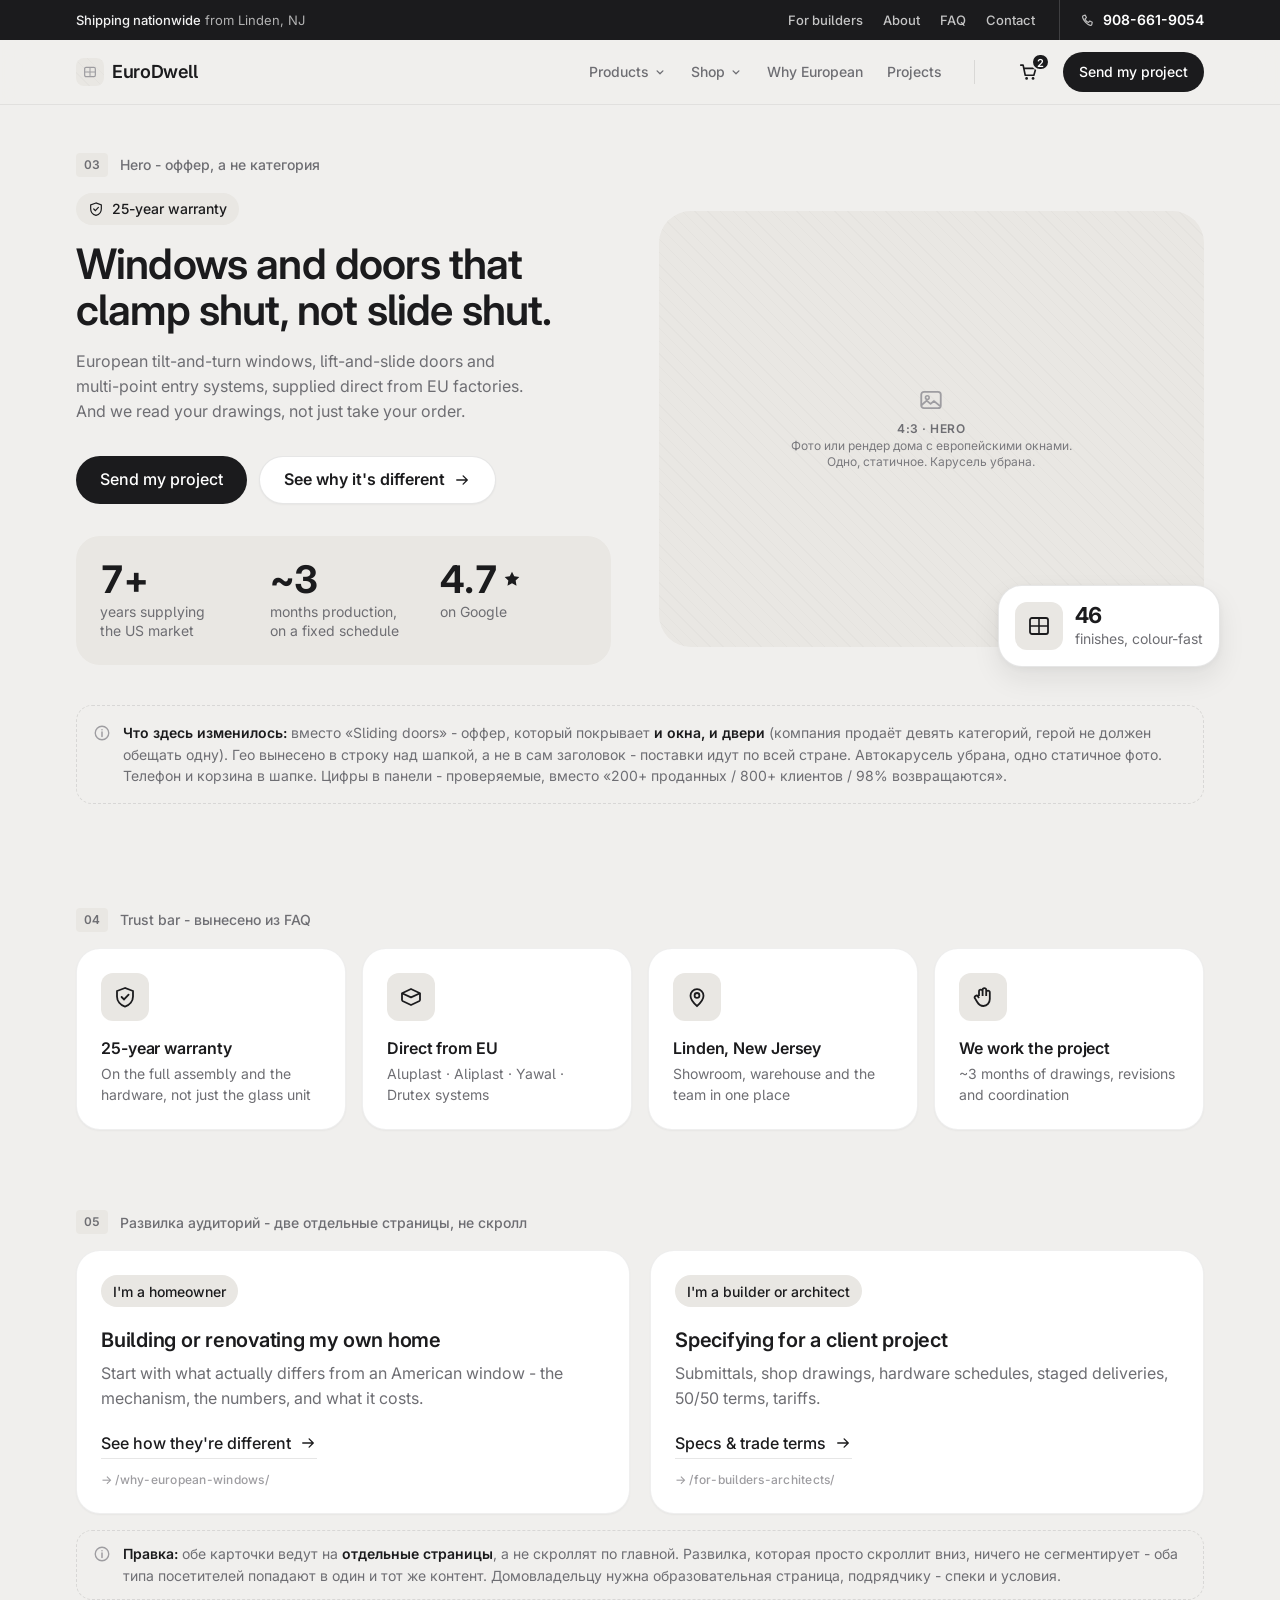
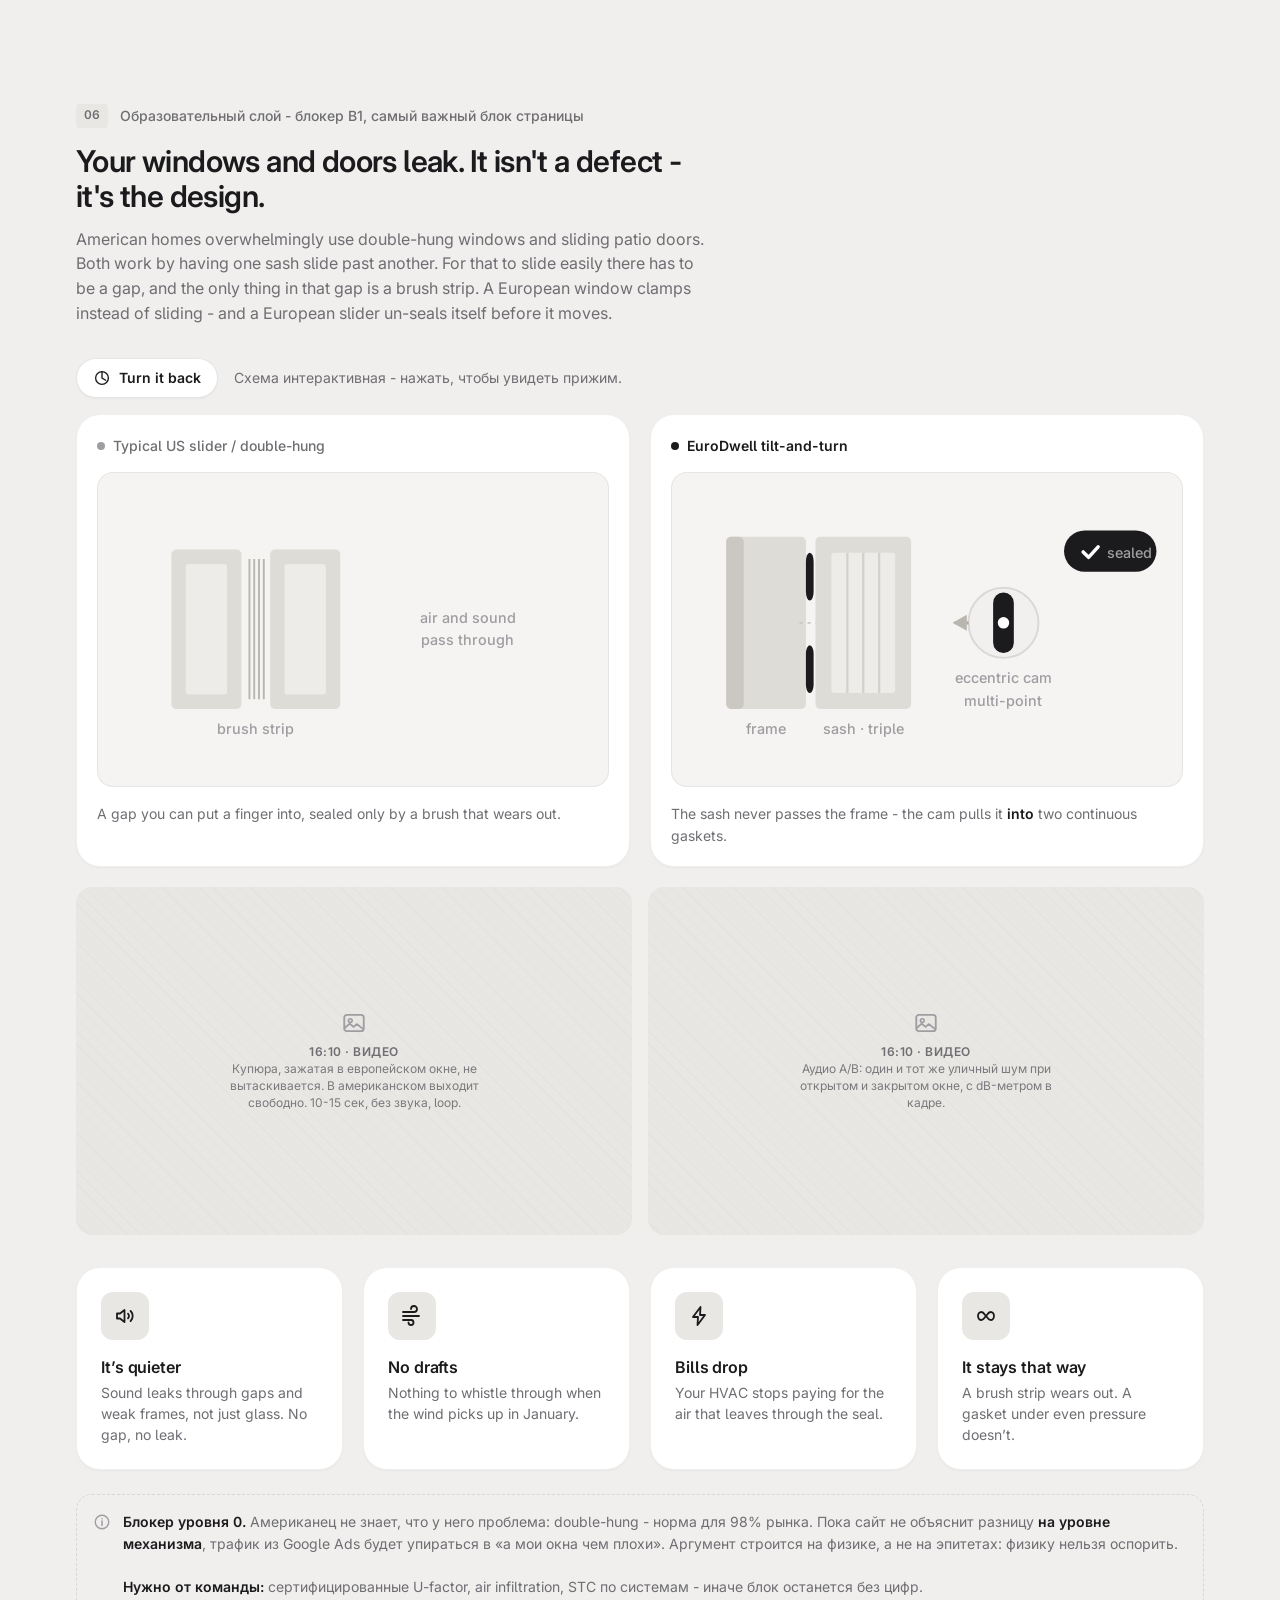
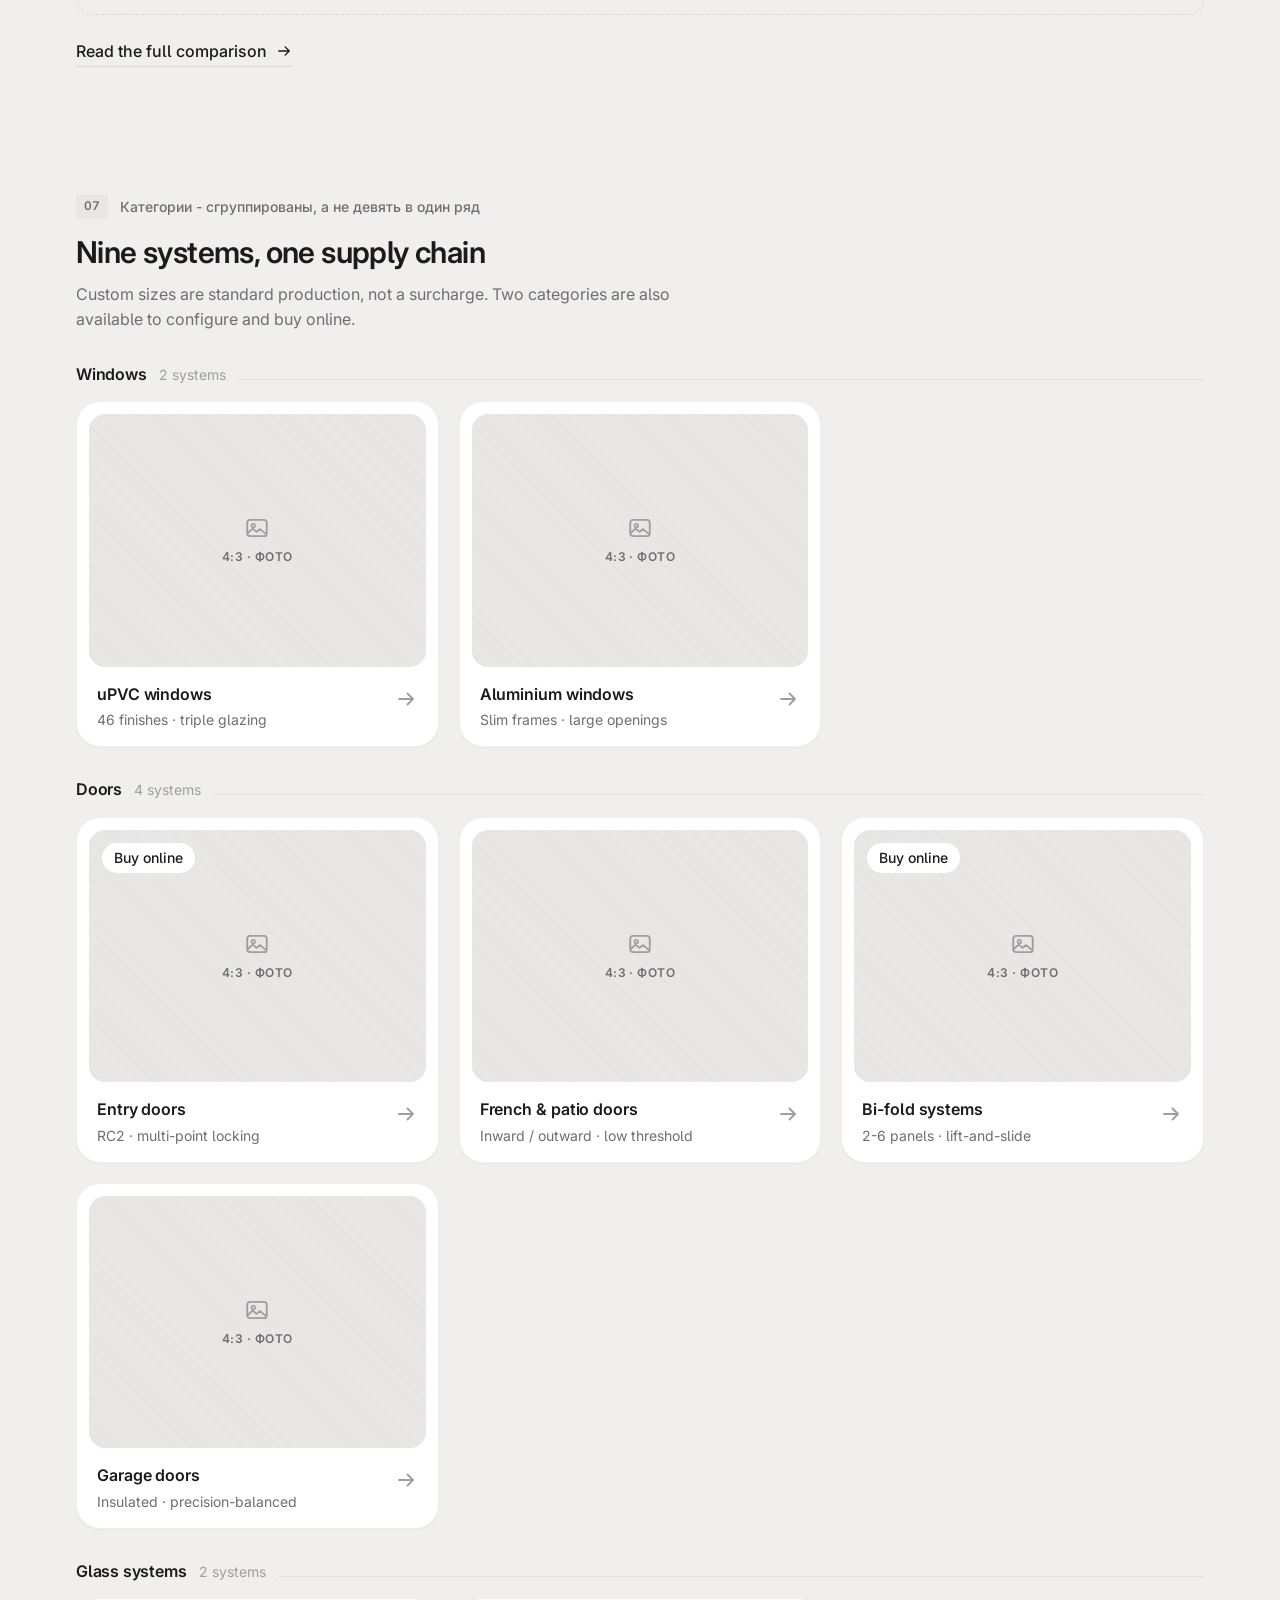
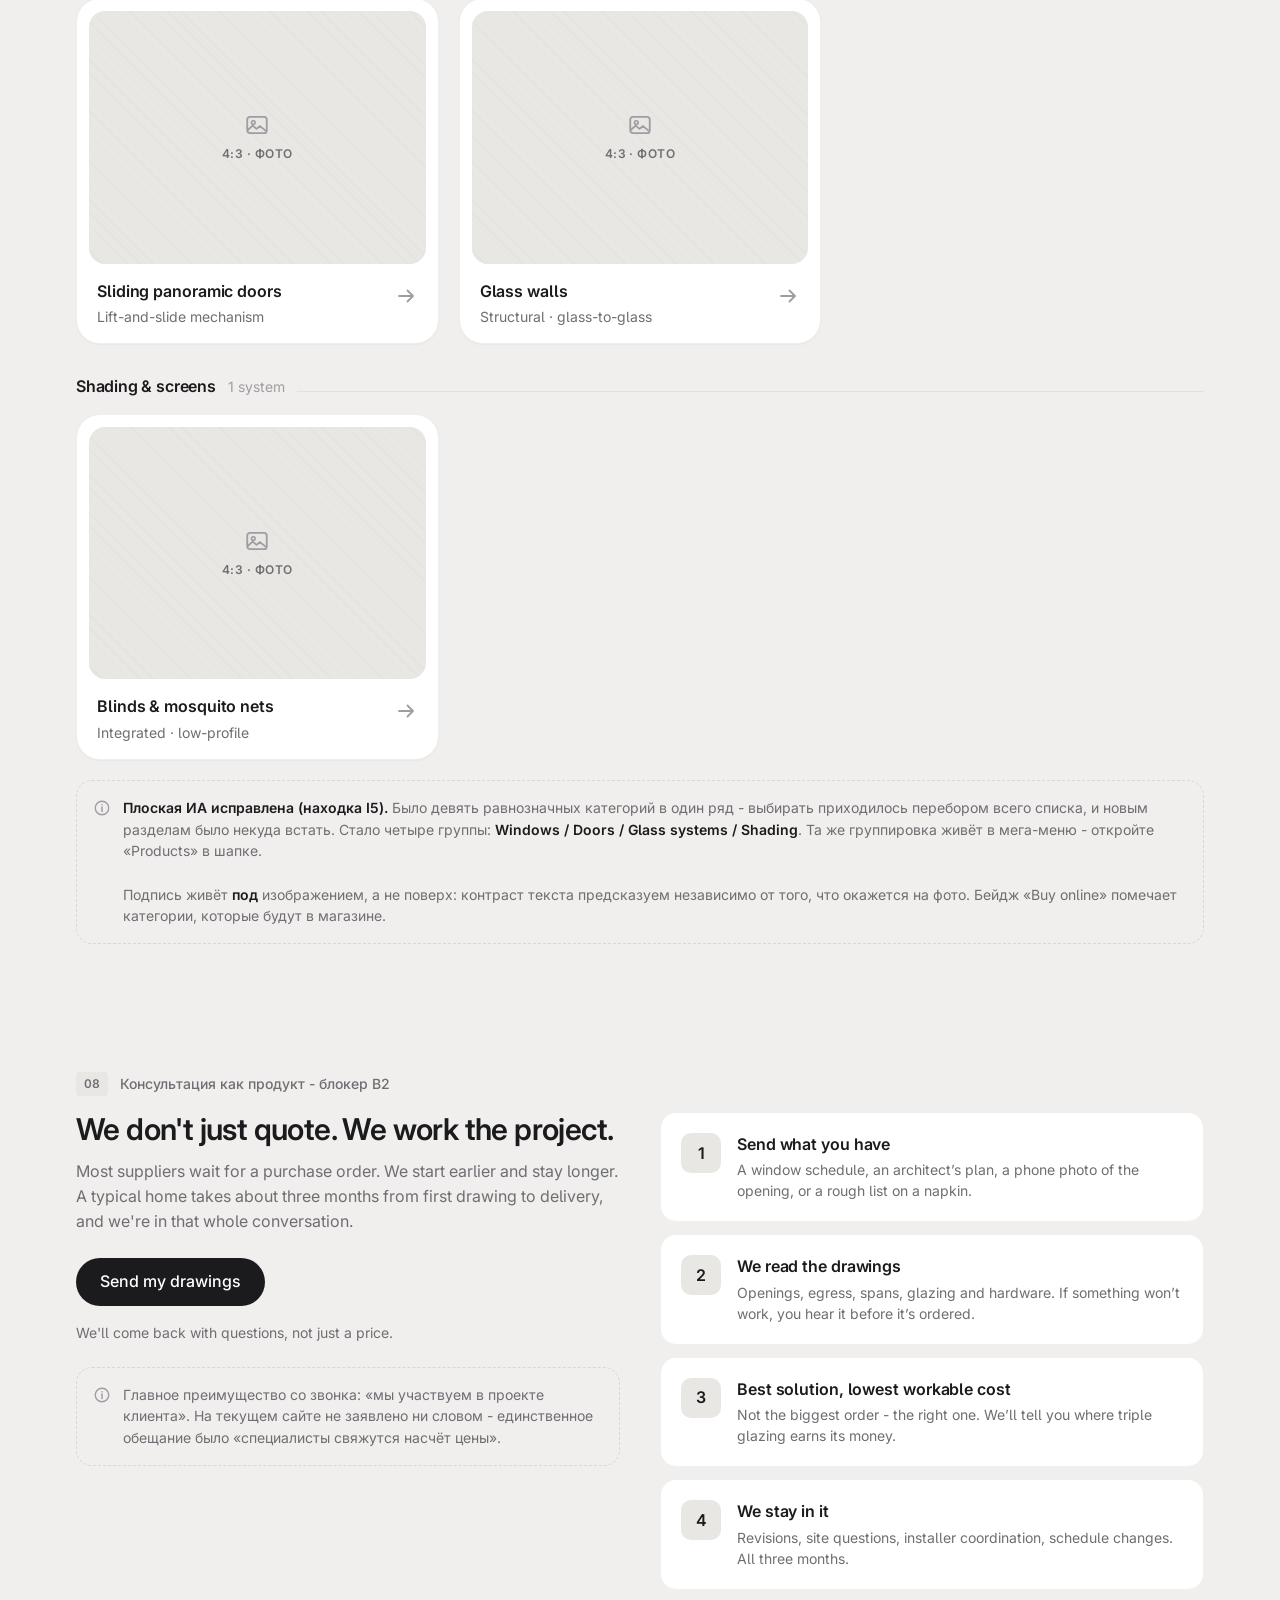
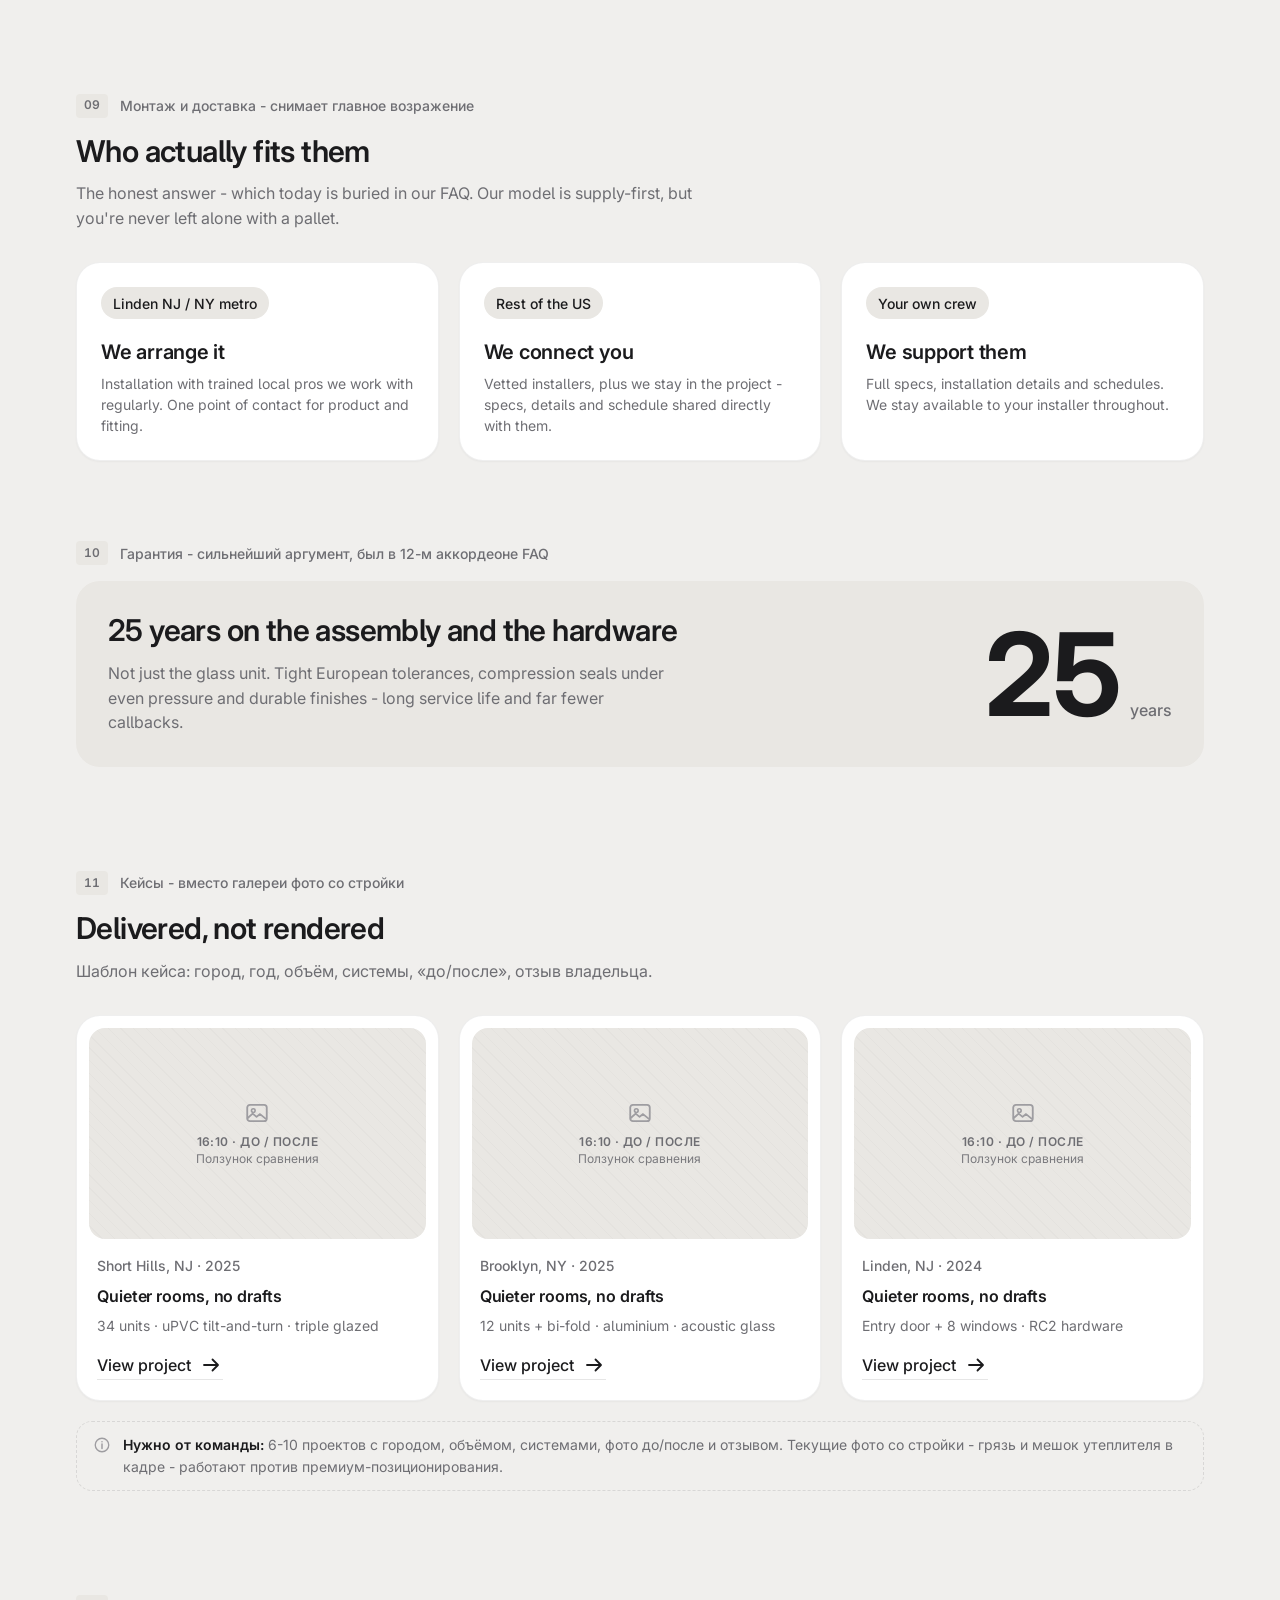
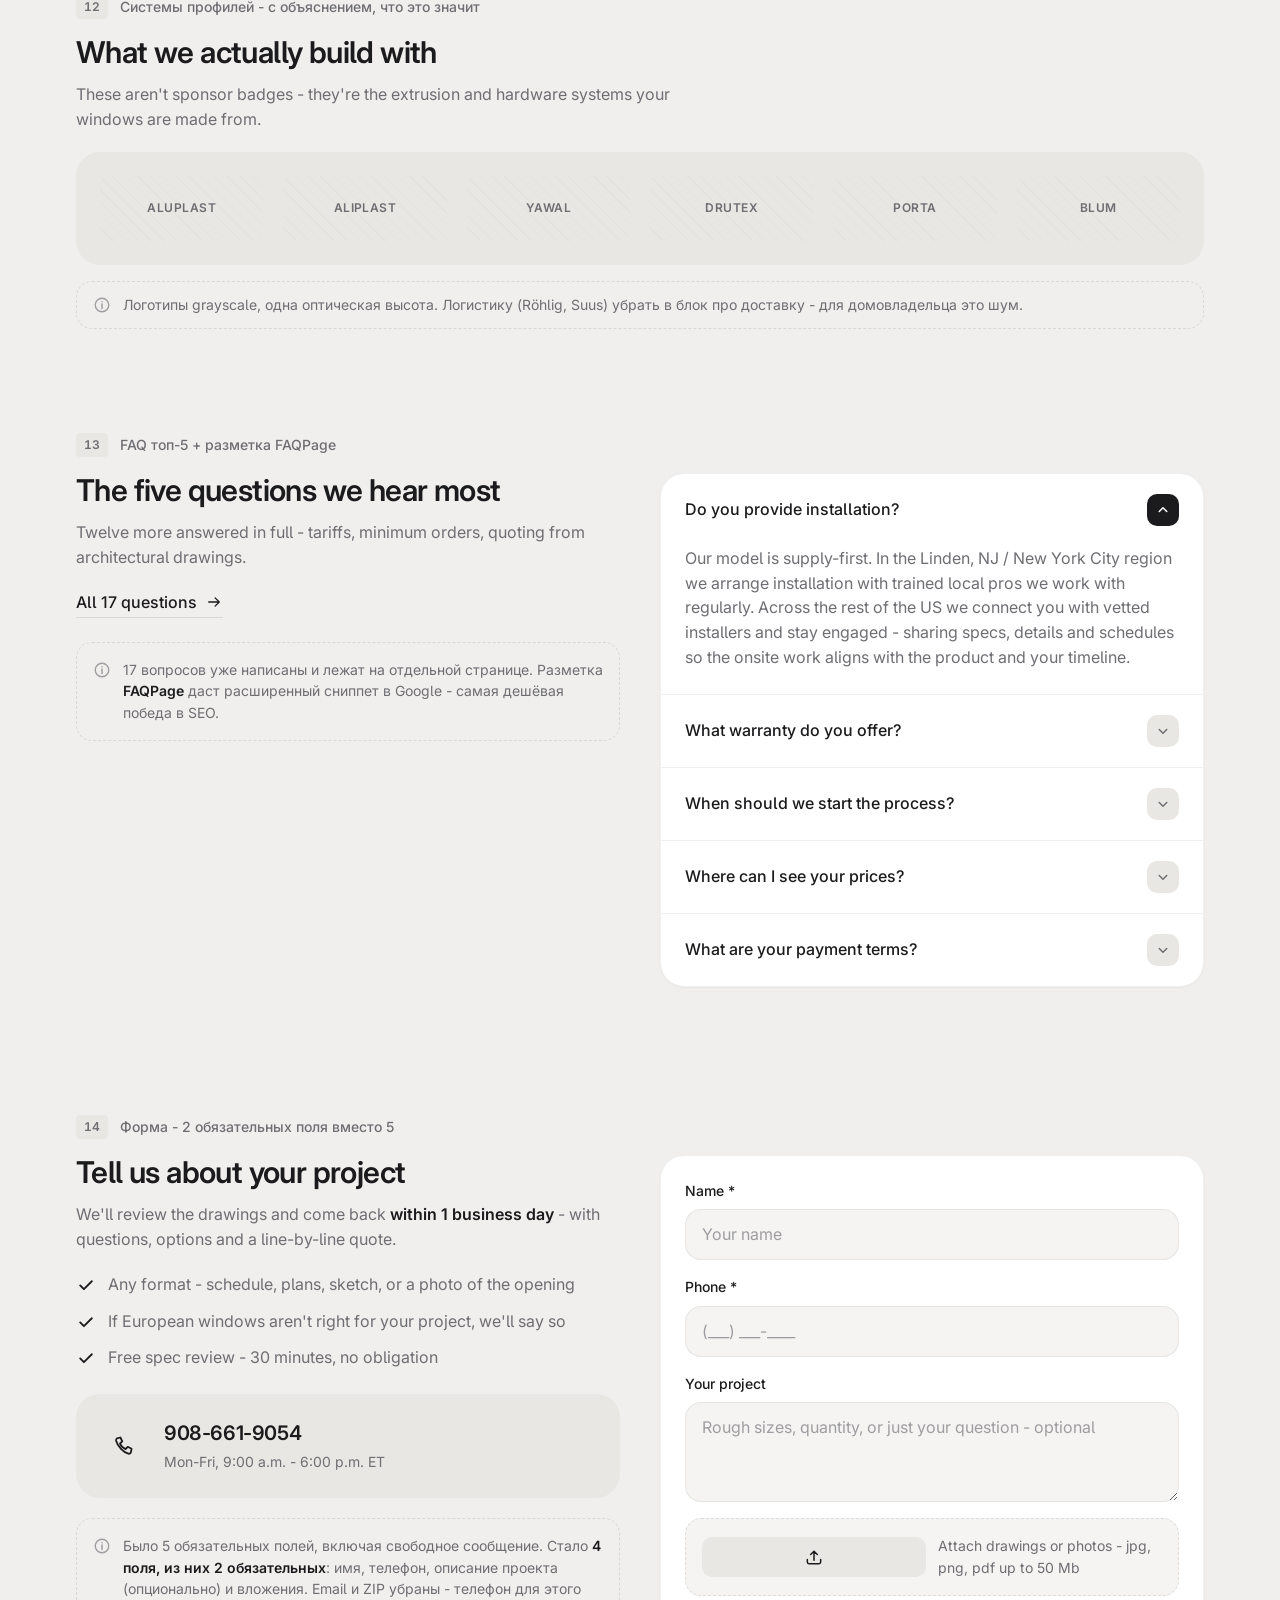
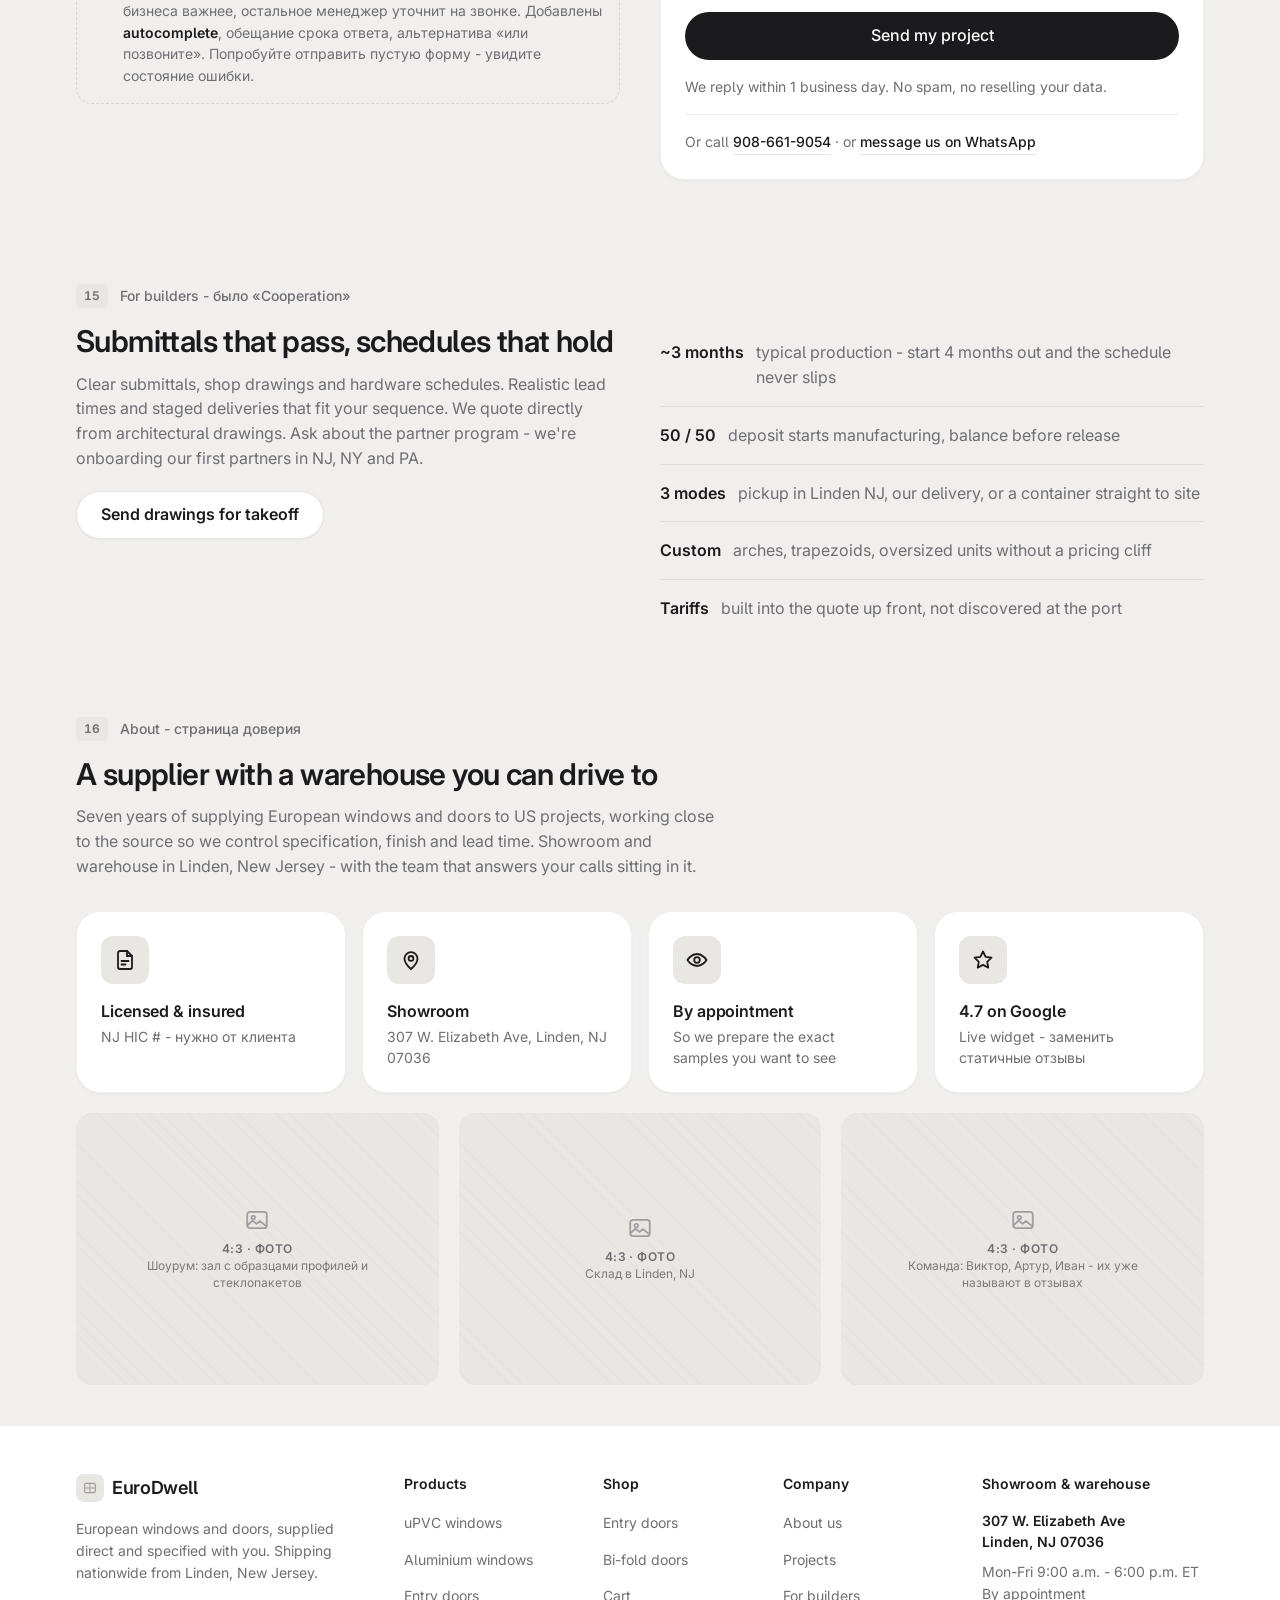
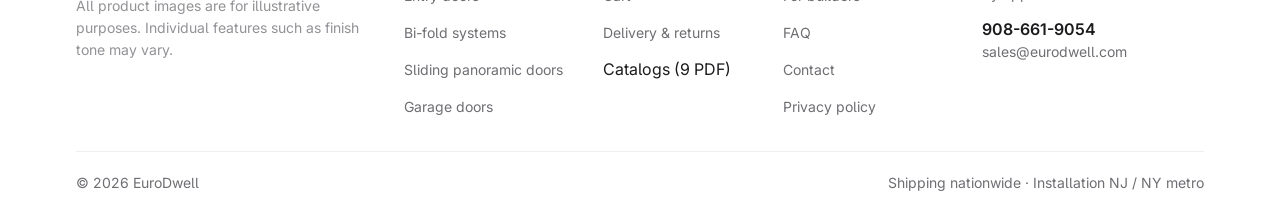
==== commit 59e7467f: "Update index.html" ====
--- a/index.html
+++ b/index.html
@@ -4,1226 +4,1917 @@
 <meta charset="utf-8">
 <meta name="viewport" content="width=device-width,initial-scale=1">
 <meta name="color-scheme" content="light">
-<title>European Windows & Doors in New Jersey - 25-Year Warranty | EuroDwell</title>
-<meta name="description" content="European tilt-and-turn windows and doors supplied direct from EU factories to US projects. 25-year warranty, showroom in Linden NJ, installation arranged in the NY/NJ metro.">
+<title>EuroDwell - вайрфрейм главной</title>
+<meta name="description" content="Wireframe прототип главной страницы EuroDwell.">
 <link rel="preconnect" href="https://fonts.googleapis.com">
 <link rel="preconnect" href="https://fonts.gstatic.com" crossorigin>
-<link href="https://fonts.googleapis.com/css2?family=Fraunces:opsz,wght@9..144,400;9..144,600;9..144,700&family=Instrument+Sans:wght@400;500;600&display=swap" rel="stylesheet">
+<link href="https://fonts.googleapis.com/css2?family=Inter:opsz,wght@14..32,400;14..32,500;14..32,600;14..32,700&display=swap" rel="stylesheet">
 <style>
-/* EuroDwell prototype - shared design tokens & base
-   Направление: «Engineered European» - архитектурная редактура.
-   Fraunces (display) + Instrument Sans (body). Тёплая нейтраль + глубокий бордо. */
+/* ═══════════════════════════════════════════════════════════════════
+   EuroDwell - WIREFRAME главной
+   Дисциплина Tran Mau Tri Tam: Inter 16/14, шаг 4px, радиусы 12-32,
+   hairline-края. Но без цвета: акцент = более тёмный тон.
+   Картинки - серые плейсхолдеры с иконкой и подписью формата.
+   ═══════════════════════════════════════════════════════════════════ */
 
 :root{
-  /* Spacing - 8pt */
-  --s1:4px; --s2:8px; --s3:12px; --s4:16px; --s6:24px;
-  --s8:32px; --s12:48px; --s16:64px; --s20:80px; --s24:96px; --s32:128px;
-
-  /* Type */
-  --f-head:"Fraunces",Georgia,serif;
-  --f-body:"Instrument Sans",-apple-system,Segoe UI,sans-serif;
-  --fs-display:clamp(38px,6vw,68px);
-  --fs-h2:clamp(28px,3.4vw,42px);
-  --fs-h3:clamp(20px,2vw,27px);
-  --fs-lead:clamp(17px,1.4vw,20px);
-  --fs-body:17px; --fs-small:14px; --fs-eyebrow:12px;
-
-  /* Color */
-  --canvas:#FBFAF7;
-  --surface:#F2EFE9;
-  --surface2:#E9E5DB;
-  --ink:#16150F;
-  --ink2:#5A574C;
-  --line:#DFDACE;
-  --accent:#8C2F39;
-  --accent2:#73242C;
-  --dark:#17170F;
-  --dark2:#22221A;
-  --ok:#2E7D5B;
-  --err:#B3261E;
-
-  --r-sm:4px; --r-md:10px; --r-full:999px;
-  --sh-sm:0 1px 2px rgba(22,21,15,.05),0 1px 3px rgba(22,21,15,.08);
-  --sh-md:0 4px 14px rgba(22,21,15,.08),0 2px 4px rgba(22,21,15,.05);
-  --sh-lg:0 18px 44px rgba(22,21,15,.16);
-
-  --container:1240px;
-  --header-h:72px;
-  --dur:250ms; --dur-fast:150ms;
-  --ease:cubic-bezier(.16,1,.3,1);
+  /* Space - только кратное 4 */
+  --s4:4px; --s8:8px; --s12:12px; --s16:16px; --s20:20px; --s24:24px;
+  --s32:32px; --s40:40px; --s48:48px; --s64:64px; --s80:80px;
+
+  /* Монохром. Иерархия = светлота, акцент = темнота */
+  --canvas:#F0EFED;
+  --surface:#FFFFFF;
+  --fill:#E9E7E3;      /* плейсхолдеры, тональные панели */
+  --fill2:#F5F4F2;     /* мягкая заливка */
+  --ink:#1B1B1D;       /* акцент: primary-кнопка, важные цифры */
+  --ink2:#6E6E73;      /* вторичный текст */
+  --ink3:#9E9DA1;      /* подписи, иконки плейсхолдеров */
+  --hair:rgba(27,27,29,.11);
+  --hair2:rgba(27,27,29,.07);
+
+  --r-chip:12px; --r-ctl:16px; --r-card:24px; --r-hero:32px; --r-pill:999px;
+  --sh:0 1px 2px rgba(27,27,29,.04);
+  --sh-lift:0 12px 28px rgba(27,27,29,.08), 0 2px 6px rgba(27,27,29,.04);
+
+  --container:1176px;
+  --header-h:64px;
+  --dur:240ms; --ease:cubic-bezier(.22,1,.36,1);
 }
 
 *{box-sizing:border-box}
 html{scroll-behavior:smooth;-webkit-text-size-adjust:100%}
 body{
   margin:0;background:var(--canvas);color:var(--ink);
-  font-family:var(--f-body);font-size:var(--fs-body);line-height:1.6;
-  font-feature-settings:"ss01","cv05";
-  -webkit-font-smoothing:antialiased;
+  font-family:"Inter",-apple-system,"Segoe UI",sans-serif;
+  font-size:16px;font-weight:400;line-height:1.55;
+  -webkit-font-smoothing:antialiased;font-feature-settings:"cv05"
 }
 img{max-width:100%;display:block}
 a{color:inherit;text-decoration:none}
-h1,h2,h3,h4{font-family:var(--f-head);font-weight:600;margin:0;letter-spacing:-.02em;line-height:1.1}
-h1{font-size:var(--fs-display);letter-spacing:-.03em;font-variation-settings:"SOFT" 0,"WONK" 1,"opsz" 100}
-h2{font-size:var(--fs-h2);font-variation-settings:"opsz" 60}
-h3{font-size:var(--fs-h3);font-variation-settings:"opsz" 30}
-p{margin:0 0 var(--s4)}
-:focus-visible{outline:2px solid var(--accent);outline-offset:3px;border-radius:2px}
-::selection{background:var(--accent);color:#fff}
-
-.wrap{max-width:var(--container);margin-inline:auto;padding-inline:var(--s6)}
-.sec{padding-block:var(--s24)}
-.sec--tight{padding-block:var(--s16)}
-h1,h2,h3{scroll-margin-top:calc(var(--header-h) + 24px)}
-
-.eyebrow{
-  font-size:var(--fs-eyebrow);letter-spacing:.14em;text-transform:uppercase;
-  font-weight:600;color:var(--ink2);margin:0 0 var(--s3)
+button{font:inherit}
+
+h1,h2,h3,h4{margin:0;font-weight:600;letter-spacing:-.02em}
+h1{font-size:clamp(30px,3.8vw,42px);line-height:1.1}
+h2{font-size:clamp(24px,2.5vw,30px);line-height:1.18}
+h3{font-size:20px;line-height:1.3;letter-spacing:-.012em}
+h4{font-size:16px;line-height:1.4;letter-spacing:-.006em}
+p{margin:0}
+
+.t-sec{font-size:14px;line-height:1.5}
+.t-m{color:var(--ink2)}
+.t-m3{color:var(--ink3)}
+.t-med{font-weight:500}.t-semi{font-weight:600}
+.t-data{font-weight:700;font-size:clamp(28px,3vw,38px);line-height:1;
+  letter-spacing:-.025em;font-variant-numeric:tabular-nums;white-space:nowrap}
+.t-data--sm{font-size:22px}
+.eyebrow{font-size:14px;font-weight:500;color:var(--ink2);margin:0}
+
+:focus-visible{outline:2px solid var(--ink);outline-offset:3px;border-radius:var(--s8)}
+::selection{background:var(--ink);color:#fff}
+
+.wrap{max-width:var(--container);margin-inline:auto;padding-inline:var(--s24)}
+.sec{padding-block:var(--s64)}
+.sec--sm{padding-block:var(--s40)}
+h1,h2,h3{scroll-margin-top:calc(var(--header-h) + var(--s24))}
+
+.skiplink{position:absolute;left:-9999px;top:0;z-index:200;background:var(--ink);
+  color:#fff;padding:var(--s12) var(--s20);border-radius:0 0 var(--r-chip) 0;font-weight:500}
+.skiplink:focus{left:0}
+
+/* ── Нумерация блоков: для правок на созвоне ── */
+.bnum{
+  display:inline-flex;align-items:center;justify-content:center;
+  min-width:28px;height:24px;padding:0 var(--s8);border-radius:var(--s4);
+  background:var(--fill);color:var(--ink2);
+  font-size:12px;font-weight:600;font-variant-numeric:tabular-nums;
+  letter-spacing:.02em;flex-shrink:0
 }
-.lead{font-size:var(--fs-lead);color:var(--ink2);max-width:62ch}
-.muted{color:var(--ink2)}
-.small{font-size:var(--fs-small)}
-
-/* ---------- Buttons ---------- */
+.blabel{display:flex;align-items:center;gap:var(--s12);margin-bottom:var(--s16)}
+.blabel .eyebrow{margin:0}
+
+/* ── Аннотация для команды ── */
+.note{
+  display:flex;gap:var(--s12);align-items:flex-start;
+  border:1px dashed var(--hair);border-radius:var(--r-ctl);
+  padding:var(--s16);background:transparent;font-size:14px;color:var(--ink2)
+}
+.note b{color:var(--ink);font-weight:600}
+.note svg{flex:0 0 18px;color:var(--ink3);margin-top:2px}
+.note--tight{padding:var(--s12) var(--s16)}
+
+/* ── Плейсхолдер изображения ── */
+.ph{
+  position:relative;background:var(--fill);border-radius:var(--r-ctl);
+  display:grid;place-items:center;overflow:hidden;color:var(--ink3)
+}
+.ph::before{
+  content:"";position:absolute;inset:0;opacity:.5;
+  background-image:repeating-linear-gradient(45deg,
+    rgba(27,27,29,.045) 0 1px, transparent 1px 9px)
+}
+.ph__in{position:relative;display:flex;flex-direction:column;align-items:center;
+  gap:var(--s8);text-align:center;padding:var(--s16);max-width:320px}
+.ph__t{font-size:12px;font-weight:600;letter-spacing:.04em;text-transform:uppercase;
+  color:var(--ink2);line-height:1.4}
+.ph--hero{aspect-ratio:4/3.2;border-radius:var(--r-hero)}
+.ph--43{aspect-ratio:4/3}
+.ph--169{aspect-ratio:16/10}
+.ph--logo{aspect-ratio:5/2;border-radius:var(--s8)}
+
+/* ── Buttons: акцент = тёмная заливка ── */
 .btn{
-  display:inline-flex;align-items:center;justify-content:center;gap:10px;
-  min-height:52px;min-width:180px;padding:0 26px;border:0;cursor:pointer;
-  font-family:var(--f-body);font-size:16px;font-weight:600;letter-spacing:-.01em;
-  border-radius:var(--r-sm);transition:transform var(--dur-fast) var(--ease),
-    background var(--dur-fast),box-shadow var(--dur-fast);text-align:center
+  display:inline-flex;align-items:center;justify-content:center;gap:var(--s8);
+  min-height:48px;padding:0 var(--s24);border:0;cursor:pointer;
+  font-size:16px;font-weight:500;border-radius:var(--r-pill);white-space:nowrap;
+  transition:transform var(--dur) var(--ease),background var(--dur) var(--ease),
+             box-shadow var(--dur) var(--ease)
 }
-.btn:active{transform:translateY(1px)}
-.btn--primary{
-  background:linear-gradient(180deg,#96343E,#8C2F39 55%,#842B34);color:#fff;
-  box-shadow:0 4px 16px rgba(140,47,57,.28)
+.btn:active{transform:scale(.97)}
+.btn--primary{background:var(--ink);color:#fff}
+.btn--primary:hover{background:#000}
+.btn--white{background:var(--surface);color:var(--ink);font-weight:600;
+  border:1px solid var(--hair);box-shadow:var(--sh)}
+.btn--white:hover{background:var(--fill2)}
+.btn--ghost{background:transparent;color:var(--ink);font-weight:500;
+  border:1px solid var(--hair)}
+.btn--ghost:hover{background:var(--fill2)}
+.btn--soft{background:var(--fill);color:var(--ink);font-weight:500}
+.btn--soft:hover{background:#DFDCD7}
+.btn--sm{min-height:40px;padding:0 var(--s16);font-size:14px}
+.btn--full{width:100%}
+
+.alink{display:inline-flex;align-items:center;gap:var(--s8);font-weight:500;
+  color:var(--ink);border-bottom:1px solid var(--hair);padding-bottom:2px;
+  transition:gap var(--dur) var(--ease),border-color var(--dur) var(--ease)}
+.alink:hover{gap:var(--s12);border-color:var(--ink)}
+
+/* ── Cards / panels ── */
+.card{background:var(--surface);border:1px solid var(--hair2);
+  border-radius:var(--r-card);padding:var(--s24);box-shadow:var(--sh)}
+.panel{background:var(--fill);border-radius:var(--r-card);padding:var(--s16)}
+.panel--lg{padding:var(--s24)}
+
+.chip{width:48px;height:48px;flex:0 0 48px;border-radius:var(--r-chip);
+  background:var(--fill);color:var(--ink);display:grid;place-items:center}
+.chip--sm{width:40px;height:40px;flex-basis:40px;border-radius:10px}
+.chip--n{font-weight:600;font-size:16px}
+
+.tag{display:inline-flex;align-items:center;gap:var(--s8);height:32px;padding:0 var(--s12);
+  border-radius:var(--r-pill);background:var(--fill);color:var(--ink);
+  font-size:14px;font-weight:500;white-space:nowrap}
+.tag--dark{background:var(--ink);color:#fff}
+.tag--onph{background:var(--surface);color:var(--ink);border:1px solid var(--hair)}
+
+.g{display:grid}
+.g2{grid-template-columns:repeat(2,minmax(0,1fr))}
+.g3{grid-template-columns:repeat(3,minmax(0,1fr))}
+.g4{grid-template-columns:repeat(4,minmax(0,1fr))}
+.gap12{gap:var(--s12)}.gap16{gap:var(--s16)}.gap20{gap:var(--s20)}
+.gap24{gap:var(--s24)}.gap40{gap:var(--s40)}
+
+.shead{max-width:640px;margin-bottom:var(--s32)}
+.shead h2{margin-bottom:var(--s12)}
+.shead>p{color:var(--ink2)}
+
+/* ── Header ── */
+.hdr{position:sticky;top:0;z-index:60;background:rgba(240,239,237,.9);
+  backdrop-filter:blur(14px);border-bottom:1px solid var(--hair2)}
+.hdr__in{display:flex;align-items:center;gap:var(--s24);height:var(--header-h)}
+.logo{display:flex;align-items:center;gap:var(--s8);font-size:18px;font-weight:600;
+  letter-spacing:-.02em;flex-shrink:0}
+.nav{display:flex;align-items:center;gap:var(--s24);margin-left:auto}
+/* разделитель между навигацией и зоной действий */
+.hdr__sep{width:1px;height:24px;background:var(--hair);flex-shrink:0;margin-inline:var(--s8)}
+
+/* ── Мега-меню: группировка категорий (I5) ── */
+.hdr__in{position:relative}
+.nav__has{position:relative}
+.nav__t{display:inline-flex;align-items:center;gap:var(--s4);min-height:40px;padding:0;
+  background:none;border:0;cursor:pointer;font-size:14px;font-weight:500;color:var(--ink2);
+  transition:color var(--dur) var(--ease)}
+.nav__t:hover,.nav__t[aria-expanded="true"]{color:var(--ink)}
+.nav__t svg{transition:transform var(--dur) var(--ease)}
+.nav__t[aria-expanded="true"] svg{transform:rotate(180deg)}
+.mm{
+  position:absolute;left:0;right:0;top:100%;z-index:59;
+  background:var(--surface);border-bottom:1px solid var(--hair);
+  box-shadow:0 16px 32px rgba(27,27,29,.10)
 }
-.btn--primary:hover{background:var(--accent2);box-shadow:0 6px 20px rgba(140,47,57,.34);transform:translateY(-1px)}
-.btn--ghost{background:transparent;color:var(--ink);border:1px solid var(--ink)}
-.btn--ghost:hover{background:var(--ink);color:var(--canvas)}
-.btn--onimg{
-  background:rgba(255,255,255,.12);color:#fff;border:1px solid rgba(255,255,255,.55);
-  backdrop-filter:blur(10px)
-}
-.btn--onimg:hover{background:rgba(255,255,255,.22)}
-.btn--sm{min-height:42px;min-width:0;padding:0 18px;font-size:14px}
-.btn--full{width:100%}
-
-.tlink{
-  display:inline-flex;align-items:center;gap:8px;font-weight:600;
-  color:var(--accent);border-bottom:1px solid rgba(140,47,57,.3);padding-bottom:2px;
-  transition:border-color var(--dur-fast),gap var(--dur-fast)
-}
-.tlink:hover{border-color:var(--accent);gap:12px}
-
-/* ---------- Header ---------- */
-.geobar{
-  background:var(--dark);color:rgba(255,255,255,.72);font-size:13px;
-  padding:9px 0;letter-spacing:.01em
-}
-.geobar .wrap{display:flex;gap:var(--s6);justify-content:center;flex-wrap:wrap;text-align:center}
-.geobar b{color:#fff;font-weight:600}
-
-.hdr{
-  position:sticky;top:0;z-index:60;height:var(--header-h);
-  background:rgba(251,250,247,.82);backdrop-filter:blur(14px) saturate(1.4);
-  border-bottom:1px solid var(--line)
-}
-.hdr__in{display:flex;align-items:center;gap:var(--s8);height:100%}
-.logo{display:flex;align-items:center;gap:9px;font-family:var(--f-head);font-weight:600;
-  font-size:22px;letter-spacing:-.02em;flex-shrink:0}
-.logo svg{flex-shrink:0}
-.logo b{color:var(--accent)}
-.nav{display:flex;gap:26px;margin-left:auto;align-items:center}
-.nav a{font-size:15px;font-weight:500;position:relative;padding:6px 0;color:var(--ink);white-space:nowrap}
-.nav a::after{content:"";position:absolute;left:0;right:100%;bottom:0;height:2px;
-  background:var(--accent);transition:right var(--dur) var(--ease)}
-.nav a:hover::after,.nav a[aria-current]::after{right:0}
-.nav .has-cart{display:inline-flex;align-items:center;gap:6px}
-.hdr__act{display:flex;align-items:center;gap:var(--s4);flex-shrink:0}
-.tel{display:inline-flex;align-items:center;gap:8px;font-weight:600;font-size:15px;white-space:nowrap}
-.tel svg{color:var(--accent)}
+.mm[hidden]{display:none}
+.mm__in{display:grid;grid-template-columns:repeat(4,minmax(0,1fr));
+  column-gap:var(--s32);row-gap:var(--s24);padding-block:var(--s32) var(--s24)}
+.mm__in--sm{grid-template-columns:minmax(0,1fr) minmax(0,2fr)}
+.mm__col{display:flex;flex-direction:column;gap:var(--s12);min-width:0}
+.mm__h{font-size:12px;font-weight:600;letter-spacing:.08em;text-transform:uppercase;
+  color:var(--ink3);margin:0 0 var(--s4)}
+.mm__col a{font-size:15px;font-weight:500;color:var(--ink);display:flex;align-items:center;
+  gap:var(--s8);min-height:28px}
+.mm__col a:hover{color:var(--ink);text-decoration:underline;text-underline-offset:3px}
+.mm__b{font-size:11px;font-weight:600;letter-spacing:.04em;padding:2px var(--s8);
+  border-radius:var(--r-pill);background:var(--ink);color:#fff;white-space:nowrap}
+.mm__foot{grid-column:1/-1;display:flex;gap:var(--s32);flex-wrap:wrap;
+  padding-top:var(--s20);border-top:1px solid var(--hair2)}
+.mm__note{align-self:center;padding-left:var(--s24);border-left:1px solid var(--hair2)}
+
+/* ── Корзина: перед CTA, с отбивкой ── */
+.cart{position:relative;width:44px;height:44px;display:grid;place-items:center;
+  border-radius:var(--r-chip);color:var(--ink);
+  transition:background var(--dur) var(--ease)}
+.cart:hover{background:var(--fill)}
+.cart__n{position:absolute;top:3px;right:1px;min-width:18px;height:18px;padding:0 4px;
+  border-radius:var(--r-pill);background:var(--ink);color:#fff;
+  font-size:11px;font-weight:600;display:grid;place-items:center;
+  border:2px solid var(--canvas)}
+
+/* ── Группы категорий на главной ── */
+.cgroup{margin-bottom:var(--s32)}
+.cgroup:last-child{margin-bottom:0}
+.cgroup__h{display:flex;align-items:baseline;gap:var(--s12);margin-bottom:var(--s16)}
+.cgroup__h h3{font-size:16px;font-weight:600;margin:0}
+.cgroup__h span{font-size:14px;color:var(--ink3)}
+.cgroup__l{flex:1;height:1px;background:var(--hair2)}
+.nav a{font-size:14px;font-weight:500;color:var(--ink2);display:inline-flex;
+  align-items:center;gap:var(--s4);min-height:40px}
+.nav a:hover,.nav a[aria-current]{color:var(--ink)}
+.hdr__act{display:flex;align-items:center;gap:var(--s12);flex-shrink:0}
+.tel{display:inline-flex;align-items:center;gap:var(--s8);min-height:44px;
+  font-size:14px;font-weight:600;white-space:nowrap}
+.tel .chip{width:36px;height:36px;flex-basis:36px;border-radius:10px}
 .burger{display:none;width:44px;height:44px;align-items:center;justify-content:center;
-  background:none;border:1px solid var(--line);border-radius:var(--r-sm);cursor:pointer}
-
-/* ---------- Hero ---------- */
-.hero{position:relative;min-height:min(84vh,760px);display:flex;align-items:flex-end;
-  overflow:hidden;background:var(--dark)}
-.hero__bg{position:absolute;inset:0}
-.hero__bg img{width:100%;height:100%;object-fit:cover}
-.hero__bg::after{
-  content:"";position:absolute;inset:0;
-  background:linear-gradient(100deg,rgba(12,12,8,.86) 0%,rgba(12,12,8,.62) 42%,rgba(12,12,8,.15) 78%),
-             linear-gradient(0deg,rgba(12,12,8,.55),transparent 45%)
-}
-.hero__in{position:relative;z-index:2;color:#fff;padding-block:var(--s24) var(--s12);width:100%}
-.hero h1{max-width:19ch;color:#fff;margin-bottom:var(--s6)}
-.hero__sub{max-width:56ch;font-size:var(--fs-lead);color:rgba(255,255,255,.82);margin-bottom:var(--s8)}
-.hero__cta{display:flex;gap:var(--s4);flex-wrap:wrap;align-items:center}
-
-/* ---------- Trust bar ---------- */
-.trust{border-block:1px solid var(--line);background:var(--surface)}
-.trust__grid{display:grid;grid-template-columns:repeat(4,1fr);gap:var(--s6);padding-block:var(--s8)}
-.trust__i{display:flex;gap:14px;align-items:flex-start}
-.trust__i svg{flex-shrink:0;color:var(--accent);margin-top:2px}
-.trust__v{font-family:var(--f-head);font-size:21px;font-weight:600;line-height:1.15;display:block;
-  font-variation-settings:"opsz" 20}
-.trust__l{font-size:13.5px;color:var(--ink2);line-height:1.4}
-
-/* ---------- Section head ---------- */
-.shead{max-width:70ch;margin-bottom:var(--s12)}
-.shead h2{margin-bottom:var(--s4)}
-
-/* ---------- Cards / grids ---------- */
-.grid{display:grid;gap:var(--s6)}
-.g2{grid-template-columns:repeat(2,1fr)}
-.g3{grid-template-columns:repeat(3,1fr)}
-.g4{grid-template-columns:repeat(4,1fr)}
-
-.card{background:#fff;border:1px solid var(--line);border-radius:var(--r-md);padding:var(--s6)}
-
-/* Product tile - исправленный оверлей: во всю ширину + тёмный градиент */
-.tile{
-  position:relative;display:block;border-radius:var(--r-md);overflow:hidden;
-  aspect-ratio:4/3;background:var(--surface2);
-  transition:transform var(--dur-fast) var(--ease),box-shadow var(--dur-fast)
-}
-.tile img{width:100%;height:100%;object-fit:cover;transition:transform 500ms var(--ease)}
-.tile__ov{
-  position:absolute;inset:auto 0 0 0;padding:var(--s6);width:100%;
-  background:linear-gradient(to top,rgba(14,14,9,.86),rgba(14,14,9,.45) 55%,transparent);
-  color:#fff;display:flex;align-items:flex-end;justify-content:space-between;gap:var(--s4)
-}
-.tile__t{font-family:var(--f-head);font-size:23px;font-weight:600;line-height:1.15;
-  font-variation-settings:"opsz" 24}
-.tile__m{font-size:13px;color:rgba(255,255,255,.72);margin-top:5px}
-.tile__ar{flex-shrink:0;transition:transform var(--dur) var(--ease)}
-.tile:hover{transform:translateY(-3px);box-shadow:var(--sh-md)}
-.tile:hover img{transform:scale(1.04)}
-.tile:hover .tile__ar{transform:translateX(5px)}
-.tile__badge{
-  position:absolute;top:var(--s4);right:var(--s4);z-index:2;
-  background:rgba(255,255,255,.94);color:var(--ink);font-size:11.5px;font-weight:600;
-  letter-spacing:.06em;text-transform:uppercase;padding:6px 10px;border-radius:var(--r-full)
-}
-
-/* ---------- Dark section ---------- */
-.dark{background:var(--dark);color:#F4F2EC;position:relative;overflow:hidden}
-.dark::before{
-  content:"";position:absolute;inset:0;opacity:.5;pointer-events:none;
-  background-image:radial-gradient(circle at 18% 12%,rgba(140,47,57,.22),transparent 45%),
-                   radial-gradient(circle at 84% 78%,rgba(90,110,120,.14),transparent 50%)
-}
-.dark .wrap{position:relative;z-index:1}
-.dark h2,.dark h3{color:#fff}
-.dark .lead,.dark .muted{color:rgba(244,242,236,.72)}
-.dark .eyebrow{color:rgba(244,242,236,.55)}
-
-/* ---------- Comparison table ---------- */
-.cmp{width:100%;border-collapse:collapse;font-size:15.5px}
-.cmp th,.cmp td{padding:15px 18px;text-align:left;vertical-align:top;border-bottom:1px solid var(--line)}
-.cmp thead th{font-family:var(--f-body);font-size:13px;letter-spacing:.09em;text-transform:uppercase;
-  color:var(--ink2);font-weight:600;border-bottom:1px solid var(--ink)}
-.cmp th:first-child{width:23%;font-weight:600;color:var(--ink)}
-.cmp .col-eu{background:var(--surface);border-left:3px solid var(--accent)}
+  background:var(--surface);border:1px solid var(--hair);border-radius:var(--r-chip);cursor:pointer}
+.geobar{background:var(--ink);color:rgba(255,255,255,.72);font-size:13px;padding:var(--s8) 0}
+.geobar .wrap{display:flex;gap:var(--s24);justify-content:center;flex-wrap:wrap}
+.geobar b{color:#fff;font-weight:500}
+
+/* ── Верхняя тёмная строка: гео + вторичные страницы + телефон ── */
+.topbar{background:var(--ink);color:rgba(255,255,255,.66);font-size:13px}
+.topbar__in{display:flex;align-items:center;gap:var(--s24);min-height:40px}
+.topbar__l{display:flex;align-items:center;gap:var(--s12);flex-shrink:0}
+.topbar__l b{color:rgba(255,255,255,.94);font-weight:500}
+.topbar__sep{width:1px;height:12px;background:rgba(255,255,255,.2);flex-shrink:0}
+.topbar__nav{display:flex;align-items:center;gap:var(--s20);margin-left:auto}
+.topbar__nav a{color:rgba(255,255,255,.74);font-weight:500;min-height:40px;
+  display:inline-flex;align-items:center;transition:color var(--dur) var(--ease)}
+.topbar__nav a:hover,.topbar__nav a[aria-current]{color:#fff}
+.topbar__tel{display:inline-flex;align-items:center;gap:var(--s8);color:#fff;
+  font-weight:600;font-size:14px;white-space:nowrap;flex-shrink:0;
+  padding-left:var(--s20);border-left:1px solid rgba(255,255,255,.16);min-height:40px}
+.topbar__tel svg{opacity:.7}
+
+/* ── Hero ── */
+.hero{padding-block:var(--s48) var(--s64)}
+.hero__in{display:grid;grid-template-columns:minmax(0,1fr) minmax(0,1.02fr);
+  gap:var(--s48);align-items:center}
+.hero h1{margin-block:var(--s16)}
+.hero__sub{font-size:16px;color:var(--ink2);max-width:46ch;margin-bottom:var(--s32)}
+.hero__cta{display:flex;gap:var(--s12);flex-wrap:wrap;margin-bottom:var(--s32)}
+.hero__media{position:relative}
+.hero__float{position:absolute;right:-16px;bottom:-20px;background:var(--surface);
+  border:1px solid var(--hair);border-radius:var(--r-card);padding:var(--s16);
+  box-shadow:var(--sh-lift);display:flex;align-items:center;gap:var(--s12);max-width:256px}
+
+.stats{display:grid;grid-template-columns:repeat(3,minmax(0,1fr));
+  column-gap:var(--s24);row-gap:var(--s16)}
+.stat{min-width:0}
+.stat__v{display:block;margin-bottom:var(--s4)}
+.stat__l{display:block;font-size:14px;color:var(--ink2);line-height:1.4}
+.rate{display:inline-flex;align-items:center;gap:var(--s4)}
+.rate svg{color:var(--ink)}
+
+/* ── Списочные карточки ── */
+.icard{display:flex;flex-direction:column;gap:var(--s16)}
+.icard h4{margin-bottom:var(--s4)}
+.icard .t-sec{color:var(--ink2)}
+
+.split__c{display:block;transition:transform var(--dur) var(--ease),
+  box-shadow var(--dur) var(--ease)}
+.split__c:hover{transform:translateY(-3px);box-shadow:var(--sh-lift)}
+.split__c .tag{margin-bottom:var(--s20)}
+.split__c h3{margin-bottom:var(--s8)}
+.split__c>p{color:var(--ink2);margin-bottom:var(--s20)}
+/* пометка «ведёт на отдельную страницу» - только для вайрфрейма */
+.pgtag{display:block;margin-top:var(--s12);font-size:12px;font-weight:500;
+  letter-spacing:.02em;color:var(--ink3)}
+
+/* ── Механизм: монохром, акцент = тёмное ── */
+.mech{display:grid;grid-template-columns:repeat(2,minmax(0,1fr));gap:var(--s20)}
+.mech__c{background:var(--surface);border:1px solid var(--hair2);border-radius:var(--r-card);
+  padding:var(--s20);box-shadow:var(--sh);min-width:0;margin:0}
+.mech__cap{display:flex;align-items:center;gap:var(--s8);margin-bottom:var(--s16)}
+.mech__cap .dot{width:8px;height:8px;border-radius:50%;flex:0 0 8px;background:var(--ink3)}
+.mech__c--eu .mech__cap .dot{background:var(--ink)}
+.mech__cap span:last-child{font-size:14px;font-weight:500;color:var(--ink2)}
+.mech__c--eu .mech__cap span:last-child{color:var(--ink);font-weight:600}
+.mech__stage{background:var(--fill2);border:1px solid var(--hair2);
+  border-radius:var(--r-ctl);padding:var(--s16);margin-bottom:var(--s16)}
+.mech__svg{width:100%;height:auto;display:block}
+.mech__lbl{font-family:"Inter",sans-serif;font-size:9px;font-weight:500;fill:#9E9DA1}
+.mech__lbl--ink{fill:#1B1B1D;font-weight:600}
+.mech__note{font-size:14px;color:var(--ink2);margin:0}
+.mech__note b{color:var(--ink);font-weight:600}
+.mech__ctl{display:flex;align-items:center;gap:var(--s16);margin-top:var(--s16);flex-wrap:wrap}
+.mech__ctl--top{margin-top:0;margin-bottom:var(--s16)}
+
+.air{opacity:0}
+.mechbox.play .air{animation:leak 2.8s linear infinite}
+.mechbox.play .a2{animation-delay:.55s}
+.mechbox.play .a3{animation-delay:1.1s}
+@keyframes leak{0%{opacity:0;transform:translateX(9px)}18%{opacity:1}72%{opacity:.85}
+  100%{opacity:0;transform:translateX(-14px)}}
+.sash,.gk,.cam__r,.pull{transform-box:fill-box}
+.sash{transform-origin:center;transition:transform 820ms var(--ease)}
+.gk{transform-origin:left center;transition:transform 820ms var(--ease)}
+.cam__r{transform-origin:center;transition:transform 820ms var(--ease)}
+.seal{opacity:0;transition:opacity 320ms var(--ease) 260ms}
+.pull{opacity:1;transition:opacity 240ms var(--ease)}
+.mechbox.clamped .sash{transform:translateX(-12px)}
+.mechbox.clamped .gk{transform:scaleX(.44)}
+.mechbox.clamped .cam__r{transform:rotate(90deg)}
+.mechbox.clamped .seal{opacity:1}
+.mechbox.clamped .pull{opacity:0}
+
+/* ── Плитки категорий ── */
+.tile{display:block;background:var(--surface);border:1px solid var(--hair2);
+  border-radius:var(--r-card);padding:var(--s12) var(--s12) var(--s16);
+  box-shadow:var(--sh);transition:transform var(--dur) var(--ease),
+  box-shadow var(--dur) var(--ease)}
+.tile:hover{transform:translateY(-3px);box-shadow:var(--sh-lift)}
+.tile .ph{aspect-ratio:4/3}
+.tile__badge{position:absolute;top:var(--s12);left:var(--s12);z-index:2}
+.tile__b{display:flex;align-items:flex-start;gap:var(--s12);padding:var(--s16) var(--s8) 0}
+.tile__t{min-width:0;flex:1}
+.tile__t h4{margin-bottom:var(--s4);overflow:hidden;text-overflow:ellipsis;white-space:nowrap}
+.tile__t .t-sec{display:block;color:var(--ink2);overflow:hidden;
+  text-overflow:ellipsis;white-space:nowrap}
+.tile__ar{flex:0 0 24px;color:var(--ink3);margin-top:var(--s4);
+  transition:transform var(--dur) var(--ease),color var(--dur) var(--ease)}
+.tile:hover .tile__ar{transform:translateX(4px);color:var(--ink)}
+
+/* ── Steps ── */
+.steps{display:flex;flex-direction:column;gap:var(--s12)}
+.step{display:flex;gap:var(--s16);align-items:flex-start;background:var(--surface);
+  border:1px solid var(--hair2);border-radius:var(--r-ctl);padding:var(--s20)}
+.step__t{min-width:0;flex:1}
+.step__t h4{margin-bottom:var(--s4)}
+.step__t .t-sec{color:var(--ink2)}
+
+/* ── Warranty ── */
+.warr{display:grid;grid-template-columns:minmax(0,1fr) auto;gap:var(--s40);align-items:center}
+.warr__n{display:flex;align-items:baseline;gap:var(--s12)}
+.warr__n span{font-weight:700;font-size:clamp(64px,9vw,116px);line-height:.86;
+  letter-spacing:-.05em;font-variant-numeric:tabular-nums;color:var(--ink)}
+.warr__n small{font-size:16px;font-weight:500;color:var(--ink2)}
+
+/* ── Cases ── */
+.cs{background:var(--surface);border:1px solid var(--hair2);border-radius:var(--r-card);
+  padding:var(--s12) var(--s12) var(--s20);box-shadow:var(--sh);
+  display:flex;flex-direction:column;min-width:0}
+.cs .ph{margin-bottom:var(--s16)}
+.cs__b{padding-inline:var(--s8);display:flex;flex-direction:column;gap:var(--s8);
+  flex:1;min-width:0}
+.cs__meta{font-size:14px;font-weight:500;color:var(--ink2)}
+.cs__facts{font-size:14px;color:var(--ink2);margin:0}
+.cs__b .alink{margin-top:auto;padding-top:var(--s8);align-self:flex-start}
+
+/* ── Logos ── */
+.logos{display:grid;grid-template-columns:repeat(6,minmax(0,1fr));
+  column-gap:var(--s20);row-gap:var(--s16)}
+
+/* ── FAQ ── */
+.faq{background:var(--surface);border:1px solid var(--hair2);border-radius:var(--r-card);
+  box-shadow:var(--sh);overflow:hidden}
+.faq__i + .faq__i{border-top:1px solid var(--hair2)}
+.faq__q{width:100%;background:none;border:0;cursor:pointer;text-align:left;
+  display:flex;align-items:center;gap:var(--s16);padding:var(--s20) var(--s24);
+  min-height:64px;font-size:16px;font-weight:500;color:var(--ink)}
+.faq__q>span:first-child{flex:1;min-width:0}
+.faq__q .faq__ic{flex:0 0 32px;width:32px;height:32px;border-radius:10px;background:var(--fill);
+  display:grid;place-items:center;color:var(--ink2);
+  transition:transform var(--dur) var(--ease),background var(--dur) var(--ease),
+             color var(--dur) var(--ease)}
+.faq__i[open] .faq__ic{transform:rotate(180deg);background:var(--ink);color:#fff}
+.faq__a{overflow:hidden;height:0;transition:height 320ms var(--ease)}
+.faq__a>div{padding:0 var(--s24) var(--s24);color:var(--ink2);max-width:72ch}
+.faq__a b{color:var(--ink);font-weight:600}
+
+/* ── Форма ── */
+.form{display:flex;flex-direction:column;gap:var(--s16)}
+.frow{display:grid;grid-template-columns:repeat(2,minmax(0,1fr));gap:var(--s16)}
+.field{display:flex;flex-direction:column;gap:var(--s8);min-width:0}
+.field label{font-size:14px;font-weight:500}
+.field label i{font-style:normal;color:var(--ink)}
+.field input,.field textarea{
+  width:100%;min-height:48px;padding:var(--s12) var(--s16);background:var(--fill2);
+  border:1px solid var(--hair2);border-radius:var(--r-ctl);
+  font:inherit;font-size:16px;color:var(--ink);
+  transition:border-color var(--dur) var(--ease),background var(--dur) var(--ease),
+             box-shadow var(--dur) var(--ease)}
+.field textarea{min-height:100px;resize:vertical;line-height:1.5}
+.field input::placeholder,.field textarea::placeholder{color:var(--ink3)}
+.field input:focus,.field textarea:focus{outline:none;background:var(--surface);
+  border-color:var(--ink);box-shadow:0 0 0 3px rgba(27,27,29,.10)}
+.field .hint{font-size:14px;color:var(--ink2)}
+.field .err{display:none;align-items:center;gap:var(--s8);font-size:14px;
+  color:var(--ink);font-weight:500}
+.field.bad input,.field.bad textarea{border-color:var(--ink);
+  box-shadow:0 0 0 3px rgba(27,27,29,.08)}
+.field.bad .err{display:flex}
+.drop{display:flex;align-items:center;gap:var(--s12);min-height:64px;padding:var(--s16);
+  background:var(--fill2);border:1px dashed var(--hair);border-radius:var(--r-ctl);
+  cursor:pointer;font-size:14px;color:var(--ink2)}
+.drop:hover{border-color:var(--ink);background:var(--surface)}
+.drop input{display:none}
+.drop span{min-width:0;flex:1}
+.fnote{font-size:14px;color:var(--ink2);margin:0}
+.falt{font-size:14px;color:var(--ink2);margin:0;padding-top:var(--s16);
+  border-top:1px solid var(--hair2)}
+.fdone{display:none;background:var(--surface);border:1px solid var(--hair);
+  border-radius:var(--r-card);padding:var(--s32);box-shadow:var(--sh)}
+.fdone h3{margin-bottom:var(--s12)}
+
+.ticks{list-style:none;padding:0;margin:0;display:flex;flex-direction:column;gap:var(--s12)}
+.ticks li{display:flex;gap:var(--s12);align-items:flex-start;font-size:16px;color:var(--ink2)}
+.ticks li svg{flex:0 0 20px;color:var(--ink);margin-top:3px}
+
+.blist{list-style:none;padding:0;margin:0;display:flex;flex-direction:column}
+.blist li{display:flex;gap:var(--s12);align-items:flex-start;padding-block:var(--s16);
+  font-size:16px;color:var(--ink2)}
+.blist li + li{border-top:1px solid var(--hair2)}
+.blist b{color:var(--ink);font-weight:600}
+
+/* ── Footer ── */
+.ftr{background:var(--surface);border-top:1px solid var(--hair2);
+  padding-block:var(--s48) var(--s24)}
+.ftr__g{display:grid;grid-template-columns:1.6fr .9fr .8fr .9fr 1.2fr;gap:var(--s32)}
+.ftr h4{font-size:14px;font-weight:600;margin-bottom:var(--s16)}
+.ftr ul{list-style:none;padding:0;margin:0;display:flex;flex-direction:column;gap:var(--s12)}
+.ftr a,.ftr p{font-size:14px;color:var(--ink2)}
+.ftr a:hover{color:var(--ink)}
+.ftr__b{display:flex;justify-content:space-between;gap:var(--s24);flex-wrap:wrap;
+  margin-top:var(--s32);padding-top:var(--s20);border-top:1px solid var(--hair2);
+  font-size:14px;color:var(--ink2)}
+
+/* ═══ Страница категории ═══ */
+.crumbs{font-size:14px;color:var(--ink2);padding-block:var(--s16) 0}
+.crumbs a:hover{color:var(--ink);text-decoration:underline;text-underline-offset:3px}
+.crumbs span{opacity:.45;margin-inline:var(--s8)}
+
+.chero{padding-block:var(--s32) var(--s48)}
+.chero__in{display:grid;grid-template-columns:minmax(0,1fr) minmax(0,1.02fr);
+  gap:var(--s48);align-items:center}
+.chero h1{margin-block:var(--s16);font-size:clamp(28px,3.4vw,38px)}
+
+/* таблицы сравнения */
+.tscroll{overflow-x:auto;-webkit-overflow-scrolling:touch}
+.cmp{width:100%;border-collapse:collapse;font-size:15px;min-width:640px}
+.cmp th,.cmp td{padding:var(--s16);text-align:left;vertical-align:top;
+  border-bottom:1px solid var(--hair2)}
+.cmp thead th{font-size:12px;letter-spacing:.08em;text-transform:uppercase;
+  color:var(--ink3);font-weight:600;border-bottom:1px solid var(--ink)}
+.cmp th:first-child{width:22%;font-weight:600;color:var(--ink);font-size:15px;
+  letter-spacing:0;text-transform:none}
+.cmp .col-eu{background:var(--fill2);border-left:3px solid var(--ink)}
 .cmp thead .col-eu{color:var(--ink);font-weight:700}
-.cmp tbody .col-eu{font-weight:600}
-.cmp .win{color:var(--accent)}
-
-/* ---------- Steps ---------- */
-.steps{counter-reset:st;display:grid;gap:var(--s8)}
-.step{display:grid;grid-template-columns:auto 1fr;gap:var(--s6);align-items:start}
-.step__n{
-  counter-increment:st;width:46px;height:46px;border-radius:var(--r-full);
-  border:1px solid var(--line);display:grid;place-items:center;
-  font-family:var(--f-head);font-size:19px;font-weight:600;flex-shrink:0
-}
-.step__n::before{content:counter(st)}
-.dark .step__n{border-color:rgba(255,255,255,.28)}
-
-/* ---------- FAQ ---------- */
-.faq{border-top:1px solid var(--line)}
-.faq__i{border-bottom:1px solid var(--line)}
-.faq__q{
-  width:100%;background:none;border:0;cursor:pointer;text-align:left;
-  padding:var(--s6) 44px var(--s6) 0;position:relative;
-  font-family:var(--f-head);font-size:20px;font-weight:600;color:var(--ink);
-  font-variation-settings:"opsz" 24;letter-spacing:-.01em
-}
-.faq__q::after{
-  content:"";position:absolute;right:8px;top:50%;width:13px;height:13px;
-  border-right:2px solid var(--accent);border-bottom:2px solid var(--accent);
-  transform:translateY(-70%) rotate(45deg);transition:transform var(--dur) var(--ease)
-}
-.faq__i[open] .faq__q::after{transform:translateY(-30%) rotate(-135deg)}
-.faq__a{overflow:hidden;height:0;transition:height var(--dur) var(--ease)}
-.faq__a>div{padding-bottom:var(--s6);max-width:76ch;color:var(--ink2)}
-
-/* ---------- Form ---------- */
-.form{display:grid;gap:var(--s4)}
-.field{display:flex;flex-direction:column;gap:6px}
-.field label{font-size:12px;letter-spacing:.09em;text-transform:uppercase;font-weight:600;color:var(--ink2)}
-.field label .req{color:var(--accent)}
-.field input,.field textarea{
-  height:52px;padding:0 16px;border:1px solid var(--line);border-radius:var(--r-sm);
-  background:#fff;font-family:var(--f-body);font-size:16px;color:var(--ink);
-  box-shadow:inset 0 1px 2px rgba(22,21,15,.04);transition:border-color var(--dur-fast),box-shadow var(--dur-fast)
-}
-.field textarea{height:auto;min-height:104px;padding:14px 16px;resize:vertical;line-height:1.5}
-.field input:focus,.field textarea:focus{
-  outline:none;border-color:var(--accent);box-shadow:0 0 0 3px rgba(140,47,57,.13)
-}
-.field .hint{font-size:13px;color:var(--ink2)}
-.field .err{font-size:13px;color:var(--err);display:none;align-items:center;gap:6px}
-.field.is-err input,.field.is-err textarea{border-color:var(--err)}
-.field.is-err .err{display:flex}
-.form__row{display:grid;grid-template-columns:1fr 1fr;gap:var(--s4)}
-.form__note{font-size:13.5px;color:var(--ink2)}
-.form__alt{font-size:14.5px;color:var(--ink2);border-top:1px solid var(--line);padding-top:var(--s4);margin-top:var(--s2)}
-.filedrop{
-  border:1px dashed var(--line);border-radius:var(--r-sm);padding:var(--s4);
-  background:var(--canvas);cursor:pointer;display:flex;align-items:center;gap:12px;
-  font-size:14.5px;color:var(--ink2);transition:border-color var(--dur-fast),background var(--dur-fast)
-}
-.filedrop:hover{border-color:var(--accent);background:#fff}
-.filedrop input{display:none}
-.formdone{display:none;background:var(--surface);border:1px solid var(--line);
-  border-left:3px solid var(--ok);border-radius:var(--r-md);padding:var(--s8)}
-.formdone h3{margin-bottom:var(--s3)}
-
-/* ---------- Reveal ---------- */
-.rv{opacity:0;transform:translateY(16px);transition:opacity 600ms var(--ease),transform 600ms var(--ease)}
-.rv.in{opacity:1;transform:none}
+.cmp tbody .col-eu{font-weight:500}
+.cmp__span{background:var(--fill);font-size:14px;color:var(--ink2)}
+.todo{color:var(--ink);font-weight:600;background:var(--fill);
+  padding:2px var(--s8);border-radius:var(--s4);white-space:nowrap}
+
+/* спеки */
+.specs{width:100%;border-collapse:collapse;font-size:15px}
+.specs th,.specs td{padding:var(--s12) 0;text-align:left;vertical-align:top;
+  border-bottom:1px solid var(--hair2)}
+.specs th{font-weight:400;color:var(--ink2);width:46%}
+.specs td{font-weight:600;font-variant-numeric:tabular-nums}
+
+/* карточка с акцентом */
+.card--mark{border-color:var(--ink);box-shadow:0 0 0 3px rgba(27,27,29,.06)}
+
+/* формы окон */
+.shapes{display:grid;grid-template-columns:repeat(6,minmax(0,1fr));gap:var(--s16)}
+.shape{aspect-ratio:1;border:1px solid var(--hair2);border-radius:var(--r-ctl);
+  background:var(--surface);display:flex;flex-direction:column;align-items:center;
+  justify-content:center;gap:var(--s8);padding:var(--s16);box-shadow:var(--sh)}
+.shape svg{width:100%;max-width:64px;height:auto;color:var(--ink2)}
+.shape span{font-size:12px;font-weight:500;color:var(--ink3);text-align:center;line-height:1.3}
+
+/* опции */
+.opt{background:var(--surface);border:1px solid var(--hair2);border-radius:var(--r-card);
+  overflow:hidden;box-shadow:var(--sh)}
+.opt__h{padding:var(--s16) var(--s20);border-bottom:1px solid var(--hair2);
+  background:var(--fill2);font-size:16px;font-weight:600}
+.opt__b{padding:var(--s20);font-size:14px;color:var(--ink2)}
+.sw{display:flex;gap:var(--s8);flex-wrap:wrap;margin-bottom:var(--s12)}
+.sw i{width:32px;height:32px;border-radius:var(--s8);border:1px solid var(--hair);display:block}
+
+/* таймлайн */
+.tl{display:grid;grid-template-columns:repeat(4,minmax(0,1fr));gap:var(--s24)}
+.tl__i{position:relative;padding-top:var(--s24);min-width:0}
+.tl__i::before{content:"";position:absolute;top:5px;left:0;right:0;height:1px;background:var(--hair)}
+.tl__i::after{content:"";position:absolute;top:1px;left:0;width:9px;height:9px;
+  border-radius:50%;background:var(--ink)}
+.tl__t{font-size:12px;font-weight:600;letter-spacing:.08em;text-transform:uppercase;
+  color:var(--ink3);display:block;margin-bottom:var(--s8)}
+.tl__i h4{margin-bottom:var(--s8)}
+.tl__i p{font-size:14px;color:var(--ink2);margin:0}
+
+/* мостик */
+.bridge{display:flex;gap:var(--s32);align-items:center;justify-content:space-between;
+  background:var(--surface);border:1px solid var(--hair2);border-left:3px solid var(--ink);
+  border-radius:var(--r-card);padding:var(--s24) var(--s32);box-shadow:var(--sh);flex-wrap:wrap}
+
+/* ═══════════════════════════════════════════════════════
+   МАГАЗИН: листинг, фильтры, карточка товара, корзина
+   ═══════════════════════════════════════════════════════ */
+
+/* ── Полоска доверия магазина ── */
+.tstrip{display:flex;gap:var(--s24);flex-wrap:wrap;background:var(--fill);
+  border-radius:var(--r-ctl);padding:var(--s16) var(--s20);font-size:14px;color:var(--ink2)}
+.tstrip span{display:inline-flex;align-items:center;gap:var(--s8)}
+.tstrip b{color:var(--ink);font-weight:600}
+
+/* ── Раскладка листинга ── */
+.shop{display:grid;grid-template-columns:264px minmax(0,1fr);gap:var(--s32);align-items:start}
+.fbar{display:flex;align-items:center;justify-content:space-between;gap:var(--s16);
+  margin-bottom:var(--s20);flex-wrap:wrap}
+.fbar__n{font-size:14px;color:var(--ink2)}
+.fbar__n b{color:var(--ink);font-weight:600}
+.fbar__r{display:flex;align-items:center;gap:var(--s12)}
+.sel{height:40px;padding:0 var(--s12);border:1px solid var(--hair);border-radius:var(--r-chip);
+  background:var(--surface);font:inherit;font-size:14px;color:var(--ink);cursor:pointer}
+.mfilt{display:none}
+
+/* применённые фильтры чипами */
+.chips{display:flex;gap:var(--s8);flex-wrap:wrap;margin-bottom:var(--s16)}
+.chip-f{display:inline-flex;align-items:center;gap:var(--s8);height:32px;padding:0 var(--s8) 0 var(--s12);
+  border-radius:var(--r-pill);background:var(--ink);color:#fff;font-size:13px;font-weight:500}
+.chip-f button{width:18px;height:18px;border:0;border-radius:50%;background:rgba(255,255,255,.22);
+  color:#fff;cursor:pointer;display:grid;place-items:center;font-size:11px;line-height:1;padding:0}
+.chips .alink{align-self:center;font-size:13px}
+
+/* панель фильтров */
+.filters{background:var(--surface);border:1px solid var(--hair2);border-radius:var(--r-card);
+  box-shadow:var(--sh);overflow:hidden;position:sticky;top:calc(var(--header-h) + 16px)}
+.fgrp{border-bottom:1px solid var(--hair2);padding:var(--s16) var(--s20)}
+.fgrp:last-child{border-bottom:0}
+.fgrp__h{display:flex;align-items:center;justify-content:space-between;gap:var(--s8);
+  font-size:14px;font-weight:600;margin-bottom:var(--s12)}
+.fopt{display:flex;align-items:center;gap:var(--s12);min-height:32px;font-size:14px;
+  color:var(--ink2);cursor:pointer}
+.fopt input{width:18px;height:18px;accent-color:var(--ink);flex-shrink:0;margin:0}
+.fopt span{flex:1;min-width:0}
+.fopt em{font-style:normal;color:var(--ink3);font-size:13px;font-variant-numeric:tabular-nums}
+.fopt.off{opacity:.42;cursor:not-allowed}
+.fsw{display:flex;gap:var(--s8);flex-wrap:wrap}
+.fsw i{width:32px;height:32px;border-radius:var(--s8);border:1px solid var(--hair);
+  display:block;cursor:pointer;transition:box-shadow var(--dur) var(--ease)}
+.fsw i:hover{box-shadow:0 0 0 2px var(--ink)}
+.fsize{display:flex;align-items:center;gap:var(--s8)}
+.fsize input{width:100%;min-width:0;height:40px;padding:0 var(--s12);background:var(--fill2);
+  border:1px solid var(--hair2);border-radius:var(--r-chip);font:inherit;font-size:14px}
+.fsize span{color:var(--ink3);flex-shrink:0}
+.fpre{display:flex;gap:var(--s8);flex-wrap:wrap;margin-top:var(--s8)}
+.fpre button{height:28px;padding:0 var(--s12);border:1px solid var(--hair);border-radius:var(--r-pill);
+  background:var(--surface);font:inherit;font-size:13px;color:var(--ink2);cursor:pointer}
+.fpre button:hover{border-color:var(--ink);color:var(--ink)}
+.fmore{width:100%;min-height:44px;background:var(--fill2);border:0;border-top:1px solid var(--hair2);
+  font:inherit;font-size:14px;font-weight:500;color:var(--ink);cursor:pointer}
+
+/* ── Плитка товара с ценой ── */
+.pgrid{display:grid;grid-template-columns:repeat(3,minmax(0,1fr));gap:var(--s20)}
+.pcard{background:var(--surface);border:1px solid var(--hair2);border-radius:var(--r-card);
+  padding:var(--s12);box-shadow:var(--sh);display:flex;flex-direction:column;min-width:0;
+  transition:transform var(--dur) var(--ease),box-shadow var(--dur) var(--ease)}
+.pcard:hover{transform:translateY(-3px);box-shadow:var(--sh-lift)}
+.pcard .ph{aspect-ratio:4/3;margin-bottom:var(--s16)}
+.pcard__badge{position:absolute;top:var(--s12);left:var(--s12);z-index:2}
+.pcard__b{padding:0 var(--s8) var(--s4);display:flex;flex-direction:column;gap:var(--s8);
+  flex:1;min-width:0}
+.pcard__eyebrow{font-size:12px;font-weight:600;letter-spacing:.08em;text-transform:uppercase;
+  color:var(--ink3)}
+.pcard__b h4{margin:0;overflow:hidden;text-overflow:ellipsis;white-space:nowrap}
+.pcard__spec{font-size:13px;color:var(--ink2);margin:0;overflow:hidden;
+  text-overflow:ellipsis;white-space:nowrap}
+.pcard__sw{display:flex;gap:6px;align-items:center}
+.pcard__sw i{width:18px;height:18px;border-radius:50%;border:1px solid var(--hair);display:block}
+.pcard__sw em{font-style:normal;font-size:12px;color:var(--ink3);margin-left:2px}
+.pcard__price{display:flex;align-items:baseline;gap:var(--s8);margin-top:var(--s4)}
+.pcard__price b{font-size:22px;font-weight:700;letter-spacing:-.02em;font-variant-numeric:tabular-nums;
+  white-space:nowrap}
+/* «from» - служебное слово, не должно читаться как часть суммы */
+.pcard__price b i{font-style:normal;font-size:13px;font-weight:500;color:var(--ink2);
+  letter-spacing:0;margin-right:2px}
+.pcard__price span{font-size:12px;color:var(--ink3)}
+.pcard__lead{font-size:13px;color:var(--ink2);display:inline-flex;align-items:center;gap:6px}
+.pcard__lead i{width:6px;height:6px;border-radius:50%;background:var(--ink);display:block;flex-shrink:0}
+.pcard__lead.slow i{background:var(--ink3)}
+.pcard .btn{margin-top:var(--s12)}
+
+/* ── Карточка товара (PDP) ── */
+.pdp{display:grid;grid-template-columns:minmax(0,1.05fr) minmax(0,.95fr);gap:var(--s40);
+  align-items:start}
+.gal__main{margin-bottom:var(--s12)}
+.gal__main .ph{aspect-ratio:4/3;border-radius:var(--r-card)}
+.gal__thumbs{display:grid;grid-template-columns:repeat(4,minmax(0,1fr));gap:var(--s12)}
+.gal__thumbs .ph{aspect-ratio:1;border-radius:var(--r-chip);cursor:pointer}
+.gal__thumbs .ph.on{outline:2px solid var(--ink);outline-offset:2px}
+
+.pdp__side{position:sticky;top:calc(var(--header-h) + 16px);min-width:0}
+/* две вторичные кнопки: nowrap внутри .btn не даёт колонке сжаться,
+   поэтому на узких экранах они переходят в столбик */
+.pdp__acts{display:grid;grid-template-columns:1fr 1fr;gap:var(--s12);margin-top:var(--s12)}
+.pdp__acts .btn{min-width:0}
+.pdp__eyebrow{font-size:12px;font-weight:600;letter-spacing:.08em;text-transform:uppercase;
+  color:var(--ink3);margin-bottom:var(--s8)}
+.pdp__rate{display:inline-flex;align-items:center;gap:var(--s8);font-size:14px;color:var(--ink2);
+  margin-block:var(--s12)}
+.pdp__price{display:flex;align-items:baseline;gap:var(--s12);margin-block:var(--s16) var(--s4)}
+.pdp__price b{font-size:34px;font-weight:700;letter-spacing:-.025em;font-variant-numeric:tabular-nums}
+.pdp__pnote{font-size:13px;color:var(--ink2);margin:0 0 var(--s20)}
+
+/* конфигуратор */
+.cfg{background:var(--surface);border:1px solid var(--hair2);border-radius:var(--r-card);
+  box-shadow:var(--sh);overflow:hidden;margin-bottom:var(--s20)}
+.cfg__g{padding:var(--s16) var(--s20);border-bottom:1px solid var(--hair2)}
+.cfg__h{display:flex;align-items:center;gap:var(--s8);font-size:14px;font-weight:600;
+  margin-bottom:var(--s12)}
+.cfg__h b{width:20px;height:20px;border-radius:50%;background:var(--fill);color:var(--ink2);
+  font-size:11px;font-weight:600;display:grid;place-items:center;flex-shrink:0}
+.cfg__hint{font-size:13px;color:var(--ink3);margin:var(--s8) 0 0;display:flex;gap:6px}
+.seg{display:flex;gap:var(--s8);flex-wrap:wrap}
+.seg button{min-height:40px;padding:0 var(--s16);border:1px solid var(--hair);
+  border-radius:var(--r-chip);background:var(--surface);font:inherit;font-size:14px;
+  font-weight:500;color:var(--ink2);cursor:pointer;display:inline-flex;align-items:center;gap:var(--s8);
+  transition:border-color var(--dur) var(--ease),color var(--dur) var(--ease),background var(--dur) var(--ease)}
+.seg button:hover{border-color:var(--ink3)}
+.seg button[aria-pressed="true"]{background:var(--ink);border-color:var(--ink);color:#fff}
+.seg button i{font-style:normal;font-size:12px;opacity:.7;font-variant-numeric:tabular-nums}
+.cfg__sw{display:flex;gap:var(--s8);flex-wrap:wrap;align-items:center}
+.cfg__sw button{width:36px;height:36px;border-radius:var(--s8);border:1px solid var(--hair);
+  cursor:pointer;padding:0}
+.cfg__sw button[aria-pressed="true"]{outline:2px solid var(--ink);outline-offset:2px}
+.cfg__sw .more{width:auto;padding:0 var(--s12);height:36px;background:var(--fill2);
+  font:inherit;font-size:13px;color:var(--ink2)}
+.cfg__adv{width:100%;min-height:44px;background:var(--fill2);border:0;font:inherit;font-size:14px;
+  font-weight:500;color:var(--ink);cursor:pointer;text-align:left;padding-inline:var(--s20)}
+.cfg__sum{padding:var(--s16) var(--s20);background:var(--fill2)}
+.cfg__row{display:flex;justify-content:space-between;gap:var(--s12);font-size:14px;
+  color:var(--ink2);padding-block:4px}
+.cfg__row b{color:var(--ink);font-weight:500;font-variant-numeric:tabular-nums}
+.cfg__row--tot{border-top:1px solid var(--hair);margin-top:var(--s8);padding-top:var(--s12);
+  font-size:16px;color:var(--ink)}
+.cfg__row--tot b{font-weight:700;font-size:20px}
+
+.plist{list-style:none;padding:0;margin:var(--s20) 0 0;display:flex;flex-direction:column;gap:var(--s12)}
+.plist li{display:flex;gap:var(--s12);align-items:flex-start;font-size:14px;color:var(--ink2)}
+.plist li svg{flex:0 0 18px;color:var(--ink);margin-top:2px}
+
+/* что входит / не входит */
+.incl{display:grid;grid-template-columns:repeat(2,minmax(0,1fr));gap:var(--s32)}
+.incl ul{list-style:none;padding:0;margin:0;display:flex;flex-direction:column;gap:var(--s12)}
+.incl li{display:flex;gap:var(--s12);font-size:15px;color:var(--ink2)}
+.incl li svg{flex:0 0 18px;margin-top:3px}
+.incl--no li svg{color:var(--ink3)}
+.incl--no li{color:var(--ink3)}
+
+/* sticky bar товара */
+.pbar{position:fixed;left:0;right:0;bottom:0;z-index:69;display:none;
+  background:rgba(255,255,255,.96);backdrop-filter:blur(14px);border-top:1px solid var(--hair);
+  padding:var(--s12) 0}
+.pbar.on{display:block}
+.pbar__in{display:flex;align-items:center;gap:var(--s16)}
+.pbar .ph{width:44px;height:44px;flex:0 0 44px;border-radius:var(--s8)}
+.pbar__t{min-width:0;flex:1}
+.pbar__t b{display:block;font-size:15px;font-weight:600;overflow:hidden;
+  text-overflow:ellipsis;white-space:nowrap}
+.pbar__t span{font-size:13px;color:var(--ink2)}
+.pbar__p{font-size:20px;font-weight:700;font-variant-numeric:tabular-nums;flex-shrink:0}
+
+/* ── Корзина ── */
+.steps-h{display:flex;align-items:center;gap:var(--s12);flex-wrap:wrap;margin-bottom:var(--s32)}
+.steps-h span{display:inline-flex;align-items:center;gap:var(--s8);font-size:14px;color:var(--ink3)}
+.steps-h span b{width:24px;height:24px;border-radius:50%;background:var(--fill);color:var(--ink2);
+  font-size:12px;font-weight:600;display:grid;place-items:center}
+.steps-h span.on{color:var(--ink);font-weight:600}
+.steps-h span.on b{background:var(--ink);color:#fff}
+.steps-h i{width:24px;height:1px;background:var(--hair);flex-shrink:0}
+
+.cartl{display:grid;grid-template-columns:minmax(0,1fr) 360px;gap:var(--s32);align-items:start}
+.citem{display:grid;grid-template-columns:96px minmax(0,1fr) auto;gap:var(--s16);
+  padding:var(--s20) 0;border-bottom:1px solid var(--hair2)}
+.citem .ph{aspect-ratio:1;border-radius:var(--r-chip)}
+.citem__t{min-width:0}
+.citem__t h4{margin-bottom:var(--s8)}
+.citem__cfg{display:flex;flex-wrap:wrap;gap:var(--s8);margin-bottom:var(--s12)}
+.citem__cfg span{font-size:12px;padding:3px var(--s8);border-radius:var(--s4);background:var(--fill);
+  color:var(--ink2)}
+.citem__act{display:flex;gap:var(--s16);font-size:13px}
+.citem__r{text-align:right;display:flex;flex-direction:column;gap:var(--s12);align-items:flex-end}
+.citem__p{font-size:18px;font-weight:700;font-variant-numeric:tabular-nums;white-space:nowrap}
+.qty{display:inline-flex;align-items:center;border:1px solid var(--hair);border-radius:var(--r-chip);
+  overflow:hidden}
+.qty button{width:34px;height:36px;border:0;background:var(--surface);font:inherit;font-size:16px;
+  color:var(--ink);cursor:pointer}
+.qty button:hover{background:var(--fill)}
+.qty span{width:36px;text-align:center;font-size:14px;font-weight:600;font-variant-numeric:tabular-nums}
+
+.sumbox{background:var(--surface);border:1px solid var(--hair2);border-radius:var(--r-card);
+  box-shadow:var(--sh);padding:var(--s24);position:sticky;top:calc(var(--header-h) + 16px)}
+.sumbox__row{display:flex;justify-content:space-between;gap:var(--s12);font-size:15px;
+  color:var(--ink2);padding-block:var(--s8)}
+.sumbox__row b{color:var(--ink);font-weight:500;font-variant-numeric:tabular-nums}
+.sumbox__tot{border-top:1px solid var(--hair);margin-top:var(--s12);padding-top:var(--s16);
+  display:flex;justify-content:space-between;align-items:baseline;gap:var(--s12)}
+.sumbox__tot b{font-size:26px;font-weight:700;font-variant-numeric:tabular-nums}
+.radio{display:flex;gap:var(--s12);align-items:flex-start;padding:var(--s12);
+  border:1px solid var(--hair);border-radius:var(--r-chip);cursor:pointer;font-size:14px}
+.radio:has(input:checked){border-color:var(--ink);background:var(--fill2)}
+.radio input{width:18px;height:18px;accent-color:var(--ink);margin:2px 0 0;flex-shrink:0}
+.radio div{min-width:0;flex:1}
+.radio>div>b{display:block;font-weight:600;color:var(--ink);margin-bottom:2px}
+/* жирное внутри описания остаётся в строке, а не превращается в блок */
+.radio span b{display:inline;font-weight:600;color:var(--ink)}
+.radio span{color:var(--ink2)}
+/* широкий вариант: цена справа в той же строке, что название */
+.radio--wide{padding:var(--s16)}
+.radio--wide>div>b{display:flex;align-items:center;justify-content:space-between;gap:var(--s12)}
+.radio__p{font-weight:500;color:var(--ink2);font-size:13px;white-space:nowrap}
+.pms{display:inline-flex;gap:var(--s4);flex-shrink:0}
+.pmi{display:inline-flex;align-items:center;height:20px;padding:0 var(--s4);
+  border:1px solid var(--hair);border-radius:4px;background:var(--surface);
+  font-size:10px;font-weight:700;letter-spacing:.04em;color:var(--ink2)}
+.radio code{font-size:12px;background:var(--fill);padding:1px 4px;border-radius:4px}
+
+/* пройденный шаг чекаута */
+.steps-h span.done{color:var(--ink2)}
+.steps-h span.done b{background:var(--ink2);color:#fff}
+
+/* три поля в ряд: город / штат / ZIP */
+.frow3{display:grid;grid-template-columns:1.5fr .8fr 1fr;gap:var(--s16)}
+.frow3 .sel{height:48px}
+
+/* разбивка «сегодня / при отгрузке» - 50/50 арифметикой, а не сноской */
+.split{margin-top:var(--s20);border-top:1px solid var(--hair);padding-top:var(--s16);
+  display:flex;flex-direction:column;gap:var(--s12)}
+.split__r{display:flex;justify-content:space-between;align-items:flex-start;gap:var(--s12);font-size:15px}
+.split__r>span{display:flex;flex-direction:column}
+.split__r b{color:var(--ink);font-weight:600;font-variant-numeric:tabular-nums;white-space:nowrap}
+.split__r em{font-style:normal;font-size:12px;color:var(--ink3);line-height:1.35}
+.split__r:first-child>b{font-size:20px}
+
+/* ── Projects ── */
+.pfilt{display:flex;gap:var(--s8);flex-wrap:wrap;margin-bottom:var(--s24)}
+.pfilt button{min-height:40px;padding:0 var(--s16);border:1px solid var(--hair);
+  border-radius:var(--r-pill);background:var(--surface);font:inherit;font-size:14px;
+  font-weight:500;color:var(--ink2);cursor:pointer}
+.pfilt button[aria-pressed="true"]{background:var(--ink);border-color:var(--ink);color:#fff}
+.pfilt--links a{display:inline-flex;align-items:center;min-height:40px;padding:0 var(--s16);
+  border:1px solid var(--hair);border-radius:var(--r-pill);background:var(--surface);
+  font-size:14px;font-weight:500;color:var(--ink);text-decoration:none}
+.pfilt--links a:hover{background:var(--fill2)}
+
+/* бейдж «до/после» поверх плейсхолдера кейса */
+.cs__ba{position:absolute;top:var(--s12);left:var(--s12);z-index:2}
+
+/* призрачная кнопка на тёмной подложке */
+.btn--onmark{background:transparent;color:#fff;border:1px solid rgba(255,255,255,.34);font-weight:600}
+.btn--onmark:hover{background:rgba(255,255,255,.12)}
+
+/* ═══ Страница одного проекта ═══ */
+
+/* панель фактов: читается вместо текста */
+.pfacts{display:grid;grid-template-columns:1fr 1fr;gap:1px;background:var(--hair);
+  border:1px solid var(--hair);border-radius:var(--r-card);overflow:hidden}
+.pfacts__i{background:var(--surface);padding:var(--s20);display:flex;flex-direction:column;gap:var(--s4)}
+.pfacts__i span:last-child{font-size:13px;color:var(--ink2);line-height:1.4}
+
+/* до / после */
+.ba{position:relative}
+.ba__ctl{position:absolute;left:50%;bottom:var(--s20);transform:translateX(-50%);
+  display:flex;align-items:center;gap:var(--s12);padding:var(--s8) var(--s16);
+  background:var(--surface);border:1px solid var(--hair);border-radius:var(--r-pill);
+  box-shadow:var(--sh-lift);font-size:13px;font-weight:500}
+.ba__ctl i{width:44px;height:4px;border-radius:2px;background:var(--fill);position:relative}
+.ba__ctl i::after{content:"";position:absolute;left:50%;top:50%;transform:translate(-50%,-50%);
+  width:16px;height:16px;border-radius:50%;background:var(--ink)}
+
+/* перечёркнутый список «было» */
+.ticks--no li{color:var(--ink2)}
+.ticks--no svg{color:var(--ink3)}
+
+/* отзыв владельца */
+.quote{margin:0;background:var(--surface);border:1px solid var(--hair2);
+  border-left:3px solid var(--ink);border-radius:var(--r-card);
+  padding:var(--s32);box-shadow:var(--sh);max-width:820px}
+.quote blockquote{margin:0 0 var(--s24);font-size:20px;line-height:1.5;letter-spacing:-.012em}
+.quote figcaption{display:flex;align-items:center;gap:var(--s16);font-size:14px;color:var(--ink2)}
+.quote figcaption b{color:var(--ink)}
+
+/* ── Легенда статусов наличия: два состояния = два разных обещания ── */
+.legend{display:flex;flex-wrap:wrap;gap:var(--s8) var(--s24);margin-bottom:var(--s20);
+  font-size:13px;color:var(--ink2)}
+.legend>span{display:inline-flex;align-items:center;gap:var(--s8)}
+.legend .tag{height:26px;font-size:12px;padding:0 var(--s8)}
+
+/* ── Модалка: каталог по email ── */
+.modal{position:fixed;inset:0;z-index:90;display:grid;place-items:center;padding:var(--s20)}
+/* display:grid перебивает [hidden], поэтому скрытие объявляем явно */
+.modal[hidden]{display:none}
+.modal__scrim{position:absolute;inset:0;background:rgba(27,27,29,.42);
+  backdrop-filter:blur(3px);border:0;cursor:pointer}
+.modal__box{position:relative;width:100%;max-width:440px;background:var(--surface);
+  border-radius:var(--r-card);padding:var(--s32);box-shadow:var(--sh-lift);
+  max-height:calc(100vh - 40px);overflow:auto}
+.modal__x{position:absolute;top:var(--s16);right:var(--s16);width:36px;height:36px;
+  border:0;border-radius:50%;background:var(--fill2);color:var(--ink2);cursor:pointer;
+  display:grid;place-items:center}
+.modal__x:hover{background:var(--fill);color:var(--ink)}
+.modal .chip{margin-bottom:var(--s16)}
+/* кнопка, притворяющаяся ссылкой в футере */
+.ftr__btn{background:none;border:0;padding:0;font:inherit;color:inherit;cursor:pointer;
+  text-align:left}
+.ftr__btn:hover{color:var(--ink)}
+button.alink{background:none;cursor:pointer}
+
+.msticky{position:fixed;left:0;right:0;bottom:0;z-index:70;display:none;gap:var(--s8);
+  padding:var(--s12) var(--s16) calc(var(--s12) + env(safe-area-inset-bottom));
+  background:rgba(255,255,255,.94);backdrop-filter:blur(14px);
+  border-top:1px solid var(--hair)}
+.msticky .btn{flex:1;min-width:0}
+
+/* ── Reveal выключен: вайрфрейм смотрят статикой ── */
 @media (prefers-reduced-motion:reduce){
-  .rv{opacity:1;transform:none;transition:none}
   *,*::before,*::after{animation-duration:.01ms!important;transition-duration:.01ms!important}
   html{scroll-behavior:auto}
 }
 
-/* ---------- Mobile sticky ---------- */
-.msticky{
-  position:fixed;left:0;right:0;bottom:0;z-index:70;display:none;gap:10px;padding:10px 12px;
-  background:rgba(251,250,247,.94);backdrop-filter:blur(14px);border-top:1px solid var(--line)
+/* ── Responsive ── */
+@media (max-width:1180px){
+  .shop{grid-template-columns:1fr}
+  .filters{display:none}
+  .mfilt{display:inline-flex}
+  .pgrid{grid-template-columns:repeat(2,minmax(0,1fr))}
+  .cartl{grid-template-columns:1fr}
+  .sumbox{position:static}
 }
-.msticky .btn{flex:1;min-width:0;min-height:50px}
-
-/* ---------- Footer ---------- */
-.ftr{background:var(--dark);color:rgba(244,242,236,.72);padding-block:var(--s20) var(--s8);font-size:15px}
-.ftr a:hover{color:#fff}
-.ftr__grid{display:grid;grid-template-columns:1.4fr 1fr 1fr 1.2fr;gap:var(--s8)}
-.ftr h4{color:#fff;font-family:var(--f-body);font-size:12px;letter-spacing:.12em;
-  text-transform:uppercase;margin-bottom:var(--s4);font-weight:600}
-.ftr ul{list-style:none;padding:0;margin:0;display:grid;gap:11px}
-.ftr__bot{border-top:1px solid rgba(255,255,255,.1);margin-top:var(--s12);padding-top:var(--s6);
-  display:flex;justify-content:space-between;gap:var(--s6);flex-wrap:wrap;font-size:13.5px}
-
-/* ---------- Responsive ---------- */
 @media (max-width:1080px){
   .nav{display:none}
+  .mm{display:none}
+  .topbar__nav{display:none}
+  .pdp{grid-template-columns:1fr;gap:var(--s24)}
+  .pdp__side{position:static}
+  .incl{grid-template-columns:1fr;gap:var(--s20)}
   .burger{display:flex}
-  .g4{grid-template-columns:repeat(2,1fr)}
-  .ftr__grid{grid-template-columns:1fr 1fr}
+  .hero__in,.chero__in{grid-template-columns:1fr;gap:var(--s32)}
+  .g4{grid-template-columns:repeat(2,minmax(0,1fr))}
+  .logos{grid-template-columns:repeat(3,minmax(0,1fr))}
+  .ftr__g{grid-template-columns:1fr 1fr}
+  .shapes{grid-template-columns:repeat(3,minmax(0,1fr))}
+  .tl{grid-template-columns:1fr 1fr}
 }
-@media (max-width:860px){
-  :root{--header-h:60px;--fs-body:16.5px}
-  .sec{padding-block:var(--s16)}
-  .g3,.g2{grid-template-columns:1fr}
-  .trust__grid{grid-template-columns:1fr 1fr;gap:var(--s4);padding-block:var(--s6)}
-  .tel span{display:none}
+@media (max-width:720px){
+  :root{--header-h:60px}
+  .wrap{padding-inline:var(--s20)}
+  .sec{padding-block:var(--s40)}
+  .sec--sm{padding-block:var(--s32)}
+  .hero{padding-block:var(--s24) var(--s40)}
+  .g2,.g3,.g4,.mech,.warr,.frow,.ftr__g{grid-template-columns:1fr}
+  .stats{grid-template-columns:1fr 1fr;column-gap:var(--s16)}
+  .hero__cta{flex-direction:column;align-items:stretch}
+  .hero__cta .btn{width:100%}
+  .hero__float{position:static;max-width:none;margin-top:var(--s16)}
+  .ph--hero{aspect-ratio:4/3.4}
+  .tel span:not(.chip){display:none}
   .hdr__act .btn{display:none}
   .msticky{display:flex}
-  body{padding-bottom:72px}
-  .hero{min-height:auto}
-  .hero__in{padding-block:var(--s16) var(--s12)}
-  .hero h1{max-width:none}
-  .btn{width:100%}
-  .hero__cta .btn{width:100%}
-  .geobar .wrap{gap:var(--s3);font-size:12px}
-  .form__row{grid-template-columns:1fr}
-  .cmp{font-size:14.5px}
-  .cmp th,.cmp td{padding:12px 12px}
-  .cmp th:first-child{width:34%}
-}
-
-/* EuroDwell prototype - блочные компоненты страниц */
-
-.skiplink{
-  position:absolute;left:-9999px;top:0;z-index:200;background:var(--accent);color:#fff;
-  padding:12px 18px;border-radius:0 0 var(--r-sm) 0;font-weight:600
-}
-.skiplink:focus{left:0}
-
-/* ── Развилка аудиторий ── */
-.split{display:grid;grid-template-columns:1fr 1fr;gap:var(--s4)}
-.split__c{
-  display:block;padding:var(--s8);border:1px solid var(--line);border-radius:var(--r-md);
-  background:#fff;transition:border-color var(--dur-fast),transform var(--dur-fast) var(--ease),box-shadow var(--dur-fast)
-}
-.split__c h3{margin:0 0 var(--s3)}
-.split__c:hover{border-color:var(--accent);transform:translateY(-2px);box-shadow:var(--sh-md)}
-
-/* ── Механизм: сигнатурная схема ── */
-.mech{
-  background:var(--dark2);border:1px solid rgba(255,255,255,.1);border-radius:var(--r-md);
-  padding:var(--s8);position:relative;overflow:hidden
-}
-.mech::after{
-  content:"";position:absolute;inset:0;pointer-events:none;opacity:.35;
-  background-image:repeating-linear-gradient(90deg,rgba(255,255,255,.05) 0 1px,transparent 1px 44px)
-}
-.mech__stage{position:relative;z-index:1}
-.mech__row{display:grid;grid-template-columns:1fr 1fr;gap:var(--s8)}
-.mech__cell{margin:0;padding:var(--s6);border-radius:var(--r-sm);background:rgba(0,0,0,.22);
-  border:1px solid rgba(255,255,255,.07)}
-.mech__cell--eu{background:rgba(140,47,57,.11);border-color:rgba(140,47,57,.34)}
-.mech__cap{
-  display:flex;align-items:center;gap:9px;font-size:12px;letter-spacing:.1em;text-transform:uppercase;
-  font-weight:600;color:rgba(244,242,236,.75);margin-bottom:var(--s4)
-}
-.dot{width:8px;height:8px;border-radius:50%;flex-shrink:0}
-.dot--us{background:#E0655F}.dot--eu{background:#7FBF9A}
-.mech__svg{width:100%;height:auto;display:block}
-.mech__lbl{font-family:var(--f-body);font-size:9.5px;fill:rgba(244,242,236,.6);letter-spacing:.06em;text-transform:uppercase}
-.mech__lbl--warn{fill:#E0655F}.mech__lbl--ok{fill:#7FBF9A}
-.mech__note{font-size:14px;color:rgba(244,242,236,.66);margin:var(--s4) 0 0;line-height:1.5}
-.mech__note em{color:#fff;font-style:normal;font-weight:600}
-.mech__ctl{display:flex;align-items:center;gap:var(--s6);margin-top:var(--s6);flex-wrap:wrap}
-.mech__hint{max-width:52ch;margin:0}
-
-/* анимация утечки воздуха (US) */
-.air{opacity:0}
-.mech.play .air{animation:leak 2.6s linear infinite}
-.mech.play .a2{animation-delay:.5s}
-.mech.play .a3{animation-delay:1s}
-@keyframes leak{0%{opacity:0;transform:translateX(10px)}15%{opacity:1}70%{opacity:.9}100%{opacity:0;transform:translateX(-16px)}}
-
-/* прижим створки (EU) */
-.sash,.gk,.cam__rot,.pullarrow{transform-box:fill-box}
-.sash{transform-origin:center;transition:transform 900ms var(--ease)}
-.gk{transform-origin:left center;transition:transform 900ms var(--ease)}
-.cam__rot{transform-origin:center;transition:transform 900ms var(--ease)}
-.sealmark{opacity:0;transition:opacity 450ms}
-.pullarrow{opacity:1;transition:opacity 450ms}
-.mech.clamped .sash{transform:translateX(-13px)}
-.mech.clamped .gk{transform:scaleX(.45)}
-.mech.clamped .cam__rot{transform:rotate(90deg)}
-.mech.clamped .sealmark{opacity:1;transition-delay:280ms}
-.mech.clamped .pullarrow{opacity:0}
-
-/* ── 4 следствия ── */
-.why__i{border-top:1px solid rgba(255,255,255,.16);padding-top:var(--s5,20px)}
-.why__n{font-family:var(--f-head);font-size:13px;font-weight:600;color:var(--accent);
-  letter-spacing:.1em;display:block;margin-bottom:var(--s3);filter:brightness(1.6)}
-.why__i h3{font-size:20px;margin-bottom:var(--s3)}
-.why__i p{margin:0}
-
-/* ── Плитки категорий ── */
-#tiles{grid-auto-rows:1fr}
-
-/* ── Кейсы ── */
-.cs{background:#fff;border:1px solid var(--line);border-radius:var(--r-md);overflow:hidden;
-  display:flex;flex-direction:column;transition:transform var(--dur-fast) var(--ease),box-shadow var(--dur-fast)}
-.cs:hover{transform:translateY(-3px);box-shadow:var(--sh-md)}
-.cs__img{aspect-ratio:16/9;background:var(--surface2);position:relative;overflow:hidden}
-.cs__img img{width:100%;height:100%;object-fit:cover}
-.cs__ba{position:absolute;bottom:10px;left:10px;background:rgba(14,14,9,.82);color:#fff;
-  font-size:11px;letter-spacing:.08em;text-transform:uppercase;font-weight:600;padding:5px 9px;border-radius:var(--r-full)}
-.cs__b{padding:var(--s6);display:flex;flex-direction:column;gap:var(--s3);flex:1}
-.cs__meta{font-size:12px;letter-spacing:.1em;text-transform:uppercase;color:var(--ink2);font-weight:600}
-.cs__facts{font-size:14px;color:var(--ink2);margin:0}
-.cs__b .tlink{margin-top:auto;align-self:flex-start}
-
-/* ── Консультация ── */
-.cons{display:grid;grid-template-columns:.95fr 1.05fr;gap:var(--s16);align-items:start}
-
-/* ── Гарантия ── */
-.warr{display:grid;grid-template-columns:1fr auto;gap:var(--s16);align-items:center}
-.warr__big{display:flex;align-items:baseline;gap:10px;color:#fff;opacity:.94}
-.warr__big span{font-family:var(--f-head);font-size:clamp(88px,13vw,168px);font-weight:600;line-height:.8;
-  letter-spacing:-.05em;font-variation-settings:"opsz" 144}
-.warr__big small{font-family:var(--f-body);font-size:16px;letter-spacing:.14em;text-transform:uppercase;
-  color:rgba(255,255,255,.6)}
-
-/* ── Логотипы систем ── */
-.logos{display:grid;grid-template-columns:repeat(6,1fr);gap:var(--s8);align-items:center}
-.logos img{
-  max-height:30px;width:auto;margin:0 auto;filter:grayscale(1) opacity(.5);
-  transition:filter var(--dur-fast)
-}
-.logos img:hover{filter:grayscale(0) opacity(1)}
-
-/* ── FAQ layout ── */
-.faqwrap{display:grid;grid-template-columns:.8fr 1.2fr;gap:var(--s16);align-items:start}
-
-/* ── Форма ── */
-.quote{display:grid;grid-template-columns:.85fr 1.15fr;gap:var(--s16);align-items:start}
-.quote__alt{margin-top:var(--s8);padding-top:var(--s6);border-top:1px solid var(--line)}
-.ticks{list-style:none;padding:0;margin:var(--s6) 0 0;display:grid;gap:11px}
-.ticks li{position:relative;padding-left:28px;font-size:15px;color:var(--ink2);line-height:1.5}
-.ticks li::before{
-  content:"";position:absolute;left:2px;top:6px;width:12px;height:7px;
-  border-left:2px solid var(--accent);border-bottom:2px solid var(--accent);transform:rotate(-45deg)
-}
-
-/* ── Для подрядчиков ── */
-.bld{display:grid;grid-template-columns:1.1fr .9fr;gap:var(--s16);align-items:start}
-.bld__list{list-style:none;padding:0;margin:0;display:grid;gap:0}
-.bld__list li{padding:var(--s4) 0;border-bottom:1px solid var(--line);font-size:15.5px;color:var(--ink2)}
-.bld__list li:first-child{border-top:1px solid var(--line)}
-.bld__list b{color:var(--ink)}
-
-/* ═══ КАТЕГОРИЯ ═══ */
-.crumbs{font-size:13.5px;color:var(--ink2);padding-block:var(--s4)}
-.crumbs a:hover{color:var(--accent)}
-.crumbs span{opacity:.5;margin-inline:7px}
-
-.chero{position:relative;min-height:min(62vh,560px);display:flex;align-items:flex-end;
-  overflow:hidden;background:var(--dark)}
-.chero__bg{position:absolute;inset:0}
-.chero__bg img{width:100%;height:100%;object-fit:cover}
-.chero__bg::after{content:"";position:absolute;inset:0;
-  background:linear-gradient(100deg,rgba(12,12,8,.88) 0%,rgba(12,12,8,.6) 46%,rgba(12,12,8,.12) 82%),
-             linear-gradient(0deg,rgba(12,12,8,.5),transparent 50%)}
-.chero__in{position:relative;z-index:2;color:#fff;padding-block:var(--s20) var(--s12);width:100%}
-.chero h1{max-width:22ch;color:#fff;margin-bottom:var(--s4);font-size:clamp(34px,4.6vw,54px)}
-.chero__sub{max-width:58ch;color:rgba(255,255,255,.8);font-size:var(--fs-lead);margin-bottom:var(--s8)}
-
-/* спеки */
-.specs{width:100%;border-collapse:collapse;font-size:15.5px}
-.specs td,.specs th{padding:14px 0;border-bottom:1px solid var(--line);text-align:left;vertical-align:top}
-.specs th{font-weight:500;color:var(--ink2);width:42%;font-family:var(--f-body);font-size:15px}
-.specs td{font-weight:600}
-.specs .num{font-variant-numeric:tabular-nums}
-.specs .todo{color:var(--accent);font-weight:600}
-
-/* конфигурации / опции */
-.opts{display:grid;grid-template-columns:repeat(3,1fr);gap:var(--s6)}
-.opt{border:1px solid var(--line);border-radius:var(--r-md);overflow:hidden;background:#fff}
-.opt__h{padding:var(--s4) var(--s6);border-bottom:1px solid var(--line);background:var(--surface);
-  font-family:var(--f-head);font-size:18px;font-weight:600}
-.opt__b{padding:var(--s6);font-size:15px;color:var(--ink2)}
-.sw{display:flex;gap:8px;flex-wrap:wrap;margin-bottom:var(--s3)}
-.sw i{width:30px;height:30px;border-radius:var(--r-sm);border:1px solid rgba(0,0,0,.12);display:block}
-
-/* цена */
-.price{display:grid;grid-template-columns:repeat(3,1fr);gap:var(--s6)}
-.price__c{border:1px solid var(--line);border-radius:var(--r-md);padding:var(--s6);background:#fff}
-.price__c--mid{border-color:var(--accent);border-width:1px;box-shadow:0 0 0 3px rgba(140,47,57,.08)}
-.price__v{font-family:var(--f-head);font-size:30px;font-weight:600;letter-spacing:-.02em;
-  font-variation-settings:"opsz" 40;display:block;margin-block:var(--s2) var(--s3);font-variant-numeric:tabular-nums}
-.price__note{font-size:13.5px;color:var(--ink2);margin:0}
-
-/* формы окон */
-.shapes{display:grid;grid-template-columns:repeat(6,1fr);gap:var(--s4)}
-.shape{aspect-ratio:1;border:1px solid var(--line);border-radius:var(--r-sm);background:#fff;
-  display:grid;place-items:center;padding:14px}
-.shape svg{width:100%;height:auto;color:var(--ink2)}
-
-/* процесс с таймлайном */
-.tl{display:grid;grid-template-columns:repeat(4,1fr);gap:var(--s6);counter-reset:tl}
-.tl__i{position:relative;padding-top:var(--s8)}
-.tl__i::before{content:"";position:absolute;top:9px;left:0;right:0;height:1px;background:var(--line)}
-.tl__i::after{content:"";position:absolute;top:5px;left:0;width:9px;height:9px;border-radius:50%;
-  background:var(--accent)}
-.tl__t{font-size:12px;letter-spacing:.1em;text-transform:uppercase;color:var(--accent);font-weight:600;
-  display:block;margin-bottom:6px}
-.tl__i h3{font-size:19px;margin-bottom:8px}
-.tl__i p{font-size:14.5px;color:var(--ink2);margin:0}
-
-/* мостик в магазин */
-.bridge{display:flex;gap:var(--s8);align-items:center;justify-content:space-between;
-  border:1px solid var(--line);border-left:3px solid var(--accent);border-radius:var(--r-md);
-  padding:var(--s8);background:#fff;flex-wrap:wrap}
-.bridge h3{margin-bottom:8px}
-.bridge p{margin:0;color:var(--ink2);max-width:60ch}
-
-@media (max-width:1080px){
-  .logos{grid-template-columns:repeat(4,1fr);gap:var(--s6)}
-  .opts,.price{grid-template-columns:1fr 1fr}
-  .tl{grid-template-columns:1fr 1fr}
-  .shapes{grid-template-columns:repeat(4,1fr)}
-}
-@media (max-width:860px){
-  .split,.cons,.faqwrap,.quote,.bld,.warr,.mech__row{grid-template-columns:1fr}
-  /* гео-строка в одну строку, без трёх этажей */
-  .geobar{padding:8px 0}
-  .geobar .wrap{flex-wrap:nowrap;gap:var(--s4);overflow:hidden;justify-content:flex-start}
+  body{padding-bottom:80px}
+  .geobar .wrap{gap:var(--s12);font-size:12px;flex-wrap:nowrap;overflow:hidden;
+    justify-content:flex-start}
   .geobar .wrap span{white-space:nowrap}
   .geobar .wrap span:nth-child(3){display:none}
-  .warr{gap:var(--s8)}
-  .warr__big{justify-content:flex-start}
-  .cons{gap:var(--s12)}
-  .logos{grid-template-columns:repeat(3,1fr)}
-  .opts,.price{grid-template-columns:1fr}
-  .tl{grid-template-columns:1fr}
-  .tl__i{padding-top:var(--s6)}
-  .shapes{grid-template-columns:repeat(3,1fr)}
-  .mech{padding:var(--s6) var(--s4)}
-  .grid.g4{grid-template-columns:1fr 1fr}
-  .why__i h3{font-size:18px}
-  .bridge{flex-direction:column;align-items:flex-start}
+  .logos{grid-template-columns:repeat(2,minmax(0,1fr))}
+  .faq__q{padding:var(--s16) var(--s20);gap:var(--s12)}
+  .faq__a>div{padding:0 var(--s20) var(--s20)}
+  .warr__n span{font-size:80px}
+  .chero{padding-block:var(--s24) var(--s32)}
+  .shapes{grid-template-columns:repeat(2,minmax(0,1fr))}
+  .tl{grid-template-columns:1fr;gap:var(--s20)}
+  .bridge{flex-direction:column;align-items:flex-start;padding:var(--s20)}
   .bridge .btn{width:100%}
-  .specs th{width:50%}
+  .specs th{width:52%}
+  .cgroup__h span{display:none}
+  .topbar__in{min-height:36px;gap:var(--s12)}
+  .topbar__l span:nth-child(n+2){display:none}
+  .topbar__sep{display:none}
+  .topbar__tel{padding-left:var(--s12);font-size:13px}
+  .pgrid{grid-template-columns:1fr}
+  .citem{grid-template-columns:72px minmax(0,1fr);gap:var(--s12)}
+  .citem__r{grid-column:1/-1;flex-direction:row;justify-content:space-between;align-items:center}
+  .gal__thumbs{grid-template-columns:repeat(4,minmax(0,1fr));gap:var(--s8)}
+  .tstrip{flex-direction:column;gap:var(--s8)}
+  .steps-h i{display:none}
+  .pbar.on{display:none}
+  .pdp__acts{grid-template-columns:1fr}
+  .pfacts{grid-template-columns:1fr}
+  .quote{padding:var(--s20)}
+  .quote blockquote{font-size:17px}
+  .ba__ctl{bottom:var(--s12);font-size:12px;padding:var(--s4) var(--s12)}
+  .legend{flex-direction:column;gap:var(--s8)}
+  .modal__box{padding:var(--s20)}
 }
 
 </style>
 </head>
-<body>
+<body data-page="home">
 <a href="#main" class="skiplink">Skip to content</a>
 
-<!-- ═══ ГЕО-СТРОКА - закрывает «вы работаете в моём районе?» ═══ -->
-<div class="geobar"><div class="wrap">
-  <span><b>Shipping nationwide</b> from our Linden, NJ warehouse</span>
-  <span><b>Installation</b> arranged in NJ / NY metro</span>
-  <span><b>Showroom</b> in Linden, NJ - by appointment</span>
+<!-- 01 · ВЕРХНЯЯ ТЁМНАЯ СТРОКА: гео + вторичные страницы + телефон -->
+<div class="topbar"><div class="wrap topbar__in">
+  <div class="topbar__l">
+    <span><b>Shipping nationwide</b> from Linden, NJ</span>
+  </div>
+  <nav class="topbar__nav" aria-label="Secondary">
+    <a href="builders-wireframe.html" data-nav="builders">For builders</a>
+    <a href="#">About</a>
+    <a href="faq-wireframe.html" data-nav="faq">FAQ</a>
+    <a href="contact-wireframe.html" data-nav="contact">Contact</a>
+  </nav>
+  <a class="topbar__tel" href="tel:+19086619054">
+    <svg width="15" height="15" viewBox="0 0 24 24" fill="none" aria-hidden="true"><path d="M8.4 3.5 10.3 7.4 8 9.5c.9 2.2 3.4 4.7 5.6 5.6l2.1-2.3 3.9 1.9-.7 3.4c-.2 1.2-1.4 1.9-2.6 1.6C11.4 18.3 5.7 12.6 4.1 6.8c-.3-1.2.4-2.4 1.6-2.6l2.7-.7Z" stroke="currentColor" stroke-width="1.9" stroke-linejoin="round"/></svg>
+    908-661-9054
+  </a>
 </div></div>
 
-<!-- ═══ ШАПКА - 72px, backdrop-blur, телефон с иконкой, корзина ═══ -->
+<!-- 02 · ОСНОВНАЯ ШАПКА: 4 продающих пункта + корзина + CTA -->
 <header class="hdr"><div class="wrap hdr__in">
-  <a class="logo" href="index.html" aria-label="EuroDwell - home">
-    <svg width="26" height="26" viewBox="0 0 26 26" fill="none" aria-hidden="true">
-      <path d="M2 11L13 2l11 9" stroke="#16150F" stroke-width="1.6" stroke-linecap="round"/>
-      <rect x="6" y="11" width="14" height="13" stroke="#8C2F39" stroke-width="1.6"/>
-      <path d="M13 11v13M6 17.5h14" stroke="#8C2F39" stroke-width="1.2"/>
-    </svg>
-    <span><b>Euro</b>Dwell</span>
+  <a class="logo" href="home-wireframe.html" aria-label="EuroDwell - home">
+    <span class="ph" style="width:28px;height:28px;border-radius:8px" aria-hidden="true">
+      <svg width="16" height="16" viewBox="0 0 24 24" fill="none"><rect x="4" y="5" width="16" height="14" rx="2" stroke="currentColor" stroke-width="1.8"/><path d="M12 5v14M4 12h16" stroke="currentColor" stroke-width="1.5"/></svg>
+    </span>
+    <span>EuroDwell</span>
   </a>
   <nav class="nav" aria-label="Main">
-    <a href="upvc-windows.html">Products</a>
-    <a href="#" class="has-cart">Shop
-      <svg width="15" height="15" viewBox="0 0 16 16" fill="none" aria-hidden="true"><path d="M2 3h2l1.5 8h7L14 5H5" stroke="currentColor" stroke-width="1.4" stroke-linecap="round" stroke-linejoin="round"/><circle cx="6.5" cy="13.5" r="1.1" fill="currentColor"/><circle cx="11.5" cy="13.5" r="1.1" fill="currentColor"/></svg>
-    </a>
-    <a href="#why">Why European</a>
-    <a href="#projects">Projects</a>
-    <a href="#builders">For Builders</a>
-    <a href="#about">About</a>
+    <div class="nav__has">
+      <button class="nav__t" type="button" aria-expanded="false" data-mm="mm-products">Products
+        <svg width="14" height="14" viewBox="0 0 24 24" fill="none" aria-hidden="true"><path d="m7 10 5 5 5-5" stroke="currentColor" stroke-width="2.2" stroke-linecap="round" stroke-linejoin="round"/></svg>
+      </button>
+    </div>
+    <div class="nav__has">
+      <button class="nav__t" type="button" aria-expanded="false" data-mm="mm-shop">Shop
+        <svg width="14" height="14" viewBox="0 0 24 24" fill="none" aria-hidden="true"><path d="m7 10 5 5 5-5" stroke="currentColor" stroke-width="2.2" stroke-linecap="round" stroke-linejoin="round"/></svg>
+      </button>
+    </div>
+    <a href="home-wireframe.html#why" data-nav="why">Why European</a>
+    <a href="projects-wireframe.html" data-nav="projects">Projects</a>
   </nav>
+  <span class="hdr__sep" aria-hidden="true"></span>
   <div class="hdr__act">
-    <a class="tel" href="tel:+19086619054">
-      <svg width="17" height="17" viewBox="0 0 18 18" fill="none" aria-hidden="true"><path d="M6.2 2.5 7.6 5.4 6 6.9c.6 1.6 2.5 3.5 4.1 4.1l1.5-1.6 2.9 1.4-.5 2.6c-.2.9-1.1 1.4-2 1.2C8.4 13.8 4.2 9.6 3.1 5c-.2-.9.3-1.8 1.2-2l1.9-.5Z" stroke="currentColor" stroke-width="1.5" stroke-linejoin="round"/></svg>
-      <span>908-661-9054</span>
+    <a class="cart" href="cart-wireframe.html" data-nav="cart" aria-label="Cart, 2 items">
+      <svg width="22" height="22" viewBox="0 0 24 24" fill="none" aria-hidden="true"><path d="M3 4.5h2.6l2.3 11h9.4L19.5 8H6.2" stroke="currentColor" stroke-width="1.8" stroke-linecap="round" stroke-linejoin="round"/><circle cx="9.4" cy="19" r="1.5" fill="currentColor"/><circle cx="16.4" cy="19" r="1.5" fill="currentColor"/></svg>
+      <span class="cart__n">2</span>
     </a>
     <a class="btn btn--primary btn--sm" href="#quote">Send my project</a>
     <button class="burger" aria-label="Menu" aria-expanded="false">
-      <svg width="20" height="14" viewBox="0 0 20 14" fill="none" aria-hidden="true"><path d="M0 1h20M0 7h20M0 13h20" stroke="#16150F" stroke-width="1.6"/></svg>
+      <svg width="20" height="14" viewBox="0 0 20 14" fill="none" aria-hidden="true"><path d="M0 1h20M0 7h20M0 13h20" stroke="currentColor" stroke-width="1.8" stroke-linecap="round"/></svg>
     </button>
   </div>
+
+  <div class="mm" id="mm-products" hidden>
+    <div class="wrap mm__in">
+      <div class="mm__col">
+        <p class="mm__h">Windows</p>
+        <a href="category-wireframe.html" data-nav="upvc">uPVC windows</a>
+        <a href="#">Aluminium windows</a>
+      </div>
+      <div class="mm__col">
+        <p class="mm__h">Doors</p>
+        <a href="entry-doors-wireframe.html" data-nav="entry">Entry doors <span class="mm__b">Shop</span></a>
+        <a href="#">French &amp; patio doors</a>
+        <a href="#">Bi-fold systems <span class="mm__b">Shop</span></a>
+        <a href="#">Garage doors</a>
+      </div>
+      <div class="mm__col">
+        <p class="mm__h">Glass systems</p>
+        <a href="#">Sliding panoramic doors</a>
+        <a href="#">Glass walls</a>
+      </div>
+      <div class="mm__col">
+        <p class="mm__h">Shading &amp; screens</p>
+        <a href="#">Blinds &amp; mosquito nets</a>
+      </div>
+      <div class="mm__foot">
+        <a class="alink" href="category-wireframe.html#vs">Not sure? Compare uPVC and aluminium</a>
+        <button class="alink" type="button" data-cat-form="all 9 catalogs">Get all 9 catalogs by email</button>
+      </div>
+    </div>
+  </div>
+
+  <div class="mm" id="mm-shop" hidden>
+    <div class="wrap mm__in mm__in--sm">
+      <div class="mm__col">
+        <p class="mm__h">Ready to order online</p>
+        <a href="shop-wireframe.html" data-nav="shop">Entry doors</a>
+        <a href="#">Bi-fold doors</a>
+        <a href="#">All products</a>
+      </div>
+      <div class="mm__note">
+        <p class="t-sec t-m" style="margin:0">Standard configurations, priced online, shipped from
+        Linden, NJ. Need a custom size or a whole project?
+        <a class="alink" href="#quote">Send us your drawings</a></p>
+      </div>
+    </div>
+  </div>
 </div></header>
-
 <main id="main">
 
-<!-- ═══ ГЕРОЙ - статичный, оффер вместо категории, 2 CTA, телефон ═══ -->
-<section class="hero">
-  <div class="hero__bg">
-    <img src="https://eurodwell.com/wp-content/uploads/2025/04/aluminium_windows.jpg" alt="European aluminium windows in a modern home" fetchpriority="high">
-  </div>
-  <div class="wrap hero__in">
-    <p class="eyebrow rv" style="color:rgba(255,255,255,.62)">European windows &amp; doors · Linden, New Jersey</p>
-    <h1 class="rv" style="transition-delay:60ms">Engineered to seal.<br>Built to last 25 years.</h1>
-    <p class="hero__sub rv" style="transition-delay:120ms">
-      Tilt-and-turn technology that clamps shut like a submarine hatch - not a sliding sash.
-      Direct from EU factories, with our team reviewing your drawings, not just taking your order.
-    </p>
-    <div class="hero__cta rv" style="transition-delay:180ms">
-      <a class="btn btn--primary" href="#quote">Send my project</a>
-      <a class="btn btn--onimg" href="#why">See why it's different</a>
-    </div>
-  </div>
-</section>
-
-<!-- ═══ TRUST BAR - вынесено из FAQ, где это лежало ═══ -->
-<section class="trust"><div class="wrap"><div class="trust__grid">
-  <div class="trust__i">
-    <svg width="20" height="20" viewBox="0 0 20 20" fill="none" aria-hidden="true"><path d="M10 1.5 3 4.2v5.1c0 4 2.9 7.7 7 9.2 4.1-1.5 7-5.2 7-9.2V4.2L10 1.5Z" stroke="currentColor" stroke-width="1.5"/><path d="m7 10 2.2 2.2L13.5 8" stroke="currentColor" stroke-width="1.5" stroke-linecap="round"/></svg>
-    <div><span class="trust__v">25-year warranty</span><span class="trust__l">On the full assembly and hardware</span></div>
-  </div>
-  <div class="trust__i">
-    <svg width="20" height="20" viewBox="0 0 20 20" fill="none" aria-hidden="true"><circle cx="10" cy="10" r="8.2" stroke="currentColor" stroke-width="1.5"/><path d="M10 5.5V10l3 2" stroke="currentColor" stroke-width="1.5" stroke-linecap="round"/></svg>
-    <div><span class="trust__v">7+ years</span><span class="trust__l">Supplying European systems to US projects</span></div>
-  </div>
-  <div class="trust__i">
-    <svg width="20" height="20" viewBox="0 0 20 20" fill="none" aria-hidden="true"><path d="M2 7.5 10 3l8 4.5-8 4.5-8-4.5Z" stroke="currentColor" stroke-width="1.5" stroke-linejoin="round"/><path d="M2 12.5 10 17l8-4.5" stroke="currentColor" stroke-width="1.5" stroke-linejoin="round"/></svg>
-    <div><span class="trust__v">Direct from EU</span><span class="trust__l">Aluplast · Aliplast · Yawal · Drutex</span></div>
-  </div>
-  <div class="trust__i">
-    <svg width="20" height="20" viewBox="0 0 20 20" fill="none" aria-hidden="true"><path d="M10 18s6-5.2 6-9.4A6 6 0 0 0 4 8.6C4 12.8 10 18 10 18Z" stroke="currentColor" stroke-width="1.5"/><circle cx="10" cy="8.4" r="2.2" stroke="currentColor" stroke-width="1.5"/></svg>
-    <div><span class="trust__v">4.7 ★ on Google</span><span class="trust__l">Showroom &amp; warehouse in Linden, NJ</span></div>
-  </div>
-</div></div></section>
-
-<!-- ═══ РАЗВИЛКА АУДИТОРИЙ - вместо «serving all» ═══ -->
-<section class="sec sec--tight"><div class="wrap">
-  <div class="split rv">
-    <a class="split__c" href="#quote">
-      <p class="eyebrow">I'm a homeowner</p>
-      <h3>Building or renovating my own home</h3>
-      <p class="muted small">Windows and doors for one house. See what's possible, what it costs, and who installs it.</p>
-      <span class="tlink">Start with my project <svg width="15" height="11" viewBox="0 0 15 11" fill="none" aria-hidden="true"><path d="M1 5.5h12M9 1.5l4 4-4 4" stroke="currentColor" stroke-width="1.6" stroke-linecap="round" stroke-linejoin="round"/></svg></span>
-    </a>
-    <a class="split__c" href="#builders">
-      <p class="eyebrow">I'm a builder or architect</p>
-      <h3>Specifying for a client project</h3>
-      <p class="muted small">Submittals, shop drawings, hardware schedules, staged deliveries, 50/50 terms.</p>
-      <span class="tlink">See spec &amp; trade info <svg width="15" height="11" viewBox="0 0 15 11" fill="none" aria-hidden="true"><path d="M1 5.5h12M9 1.5l4 4-4 4" stroke="currentColor" stroke-width="1.6" stroke-linecap="round" stroke-linejoin="round"/></svg></span>
-    </a>
-  </div>
-</div></section>
-
-<!-- ═══════════════════════════════════════════════════════════════
-     ОБРАЗОВАТЕЛЬНЫЙ БЛОК - главная находка аудита (B1).
-     Аргумент строится на механизме, а не на эпитетах.
-     ═══════════════════════════════════════════════════════════════ -->
-<section class="sec dark" id="why">
-  <div class="wrap">
-    <div class="shead rv">
-      <p class="eyebrow">The part nobody tells you</p>
-      <h2>Your windows leak. It isn't a defect -<br>it's the design.</h2>
-      <p class="lead">
-        American homes overwhelmingly use double-hung and sliding windows. Both work by having one
-        sash slide past another. For that to slide easily, there has to be a gap - and the only thing
-        in that gap is a brush strip.
-      </p>
-    </div>
-
-    <!-- ── СИГНАТУРНЫЙ ЭЛЕМЕНТ: анимированный разрез механизма ── -->
-    <div class="mech rv">
-      <div class="mech__stage">
-        <div class="mech__row">
-          <!-- US: sliding sash -->
-          <figure class="mech__cell">
-            <figcaption class="mech__cap"><span class="dot dot--us"></span>Typical US slider / double-hung</figcaption>
-            <svg viewBox="0 0 300 190" class="mech__svg" role="img" aria-label="Cross-section: two sliding sashes with a brush strip and an air gap">
-              <defs>
-                <linearGradient id="glassA" x1="0" y1="0" x2="1" y2="1">
-                  <stop offset="0" stop-color="#8FB3C0" stop-opacity=".45"/><stop offset="1" stop-color="#8FB3C0" stop-opacity=".18"/>
-                </linearGradient>
-              </defs>
-              <rect x="0" y="0" width="300" height="190" fill="none"/>
-              <!-- outer sash -->
-              <rect x="34" y="44" width="46" height="102" rx="2" fill="#4A4A40" stroke="#6E6E60"/>
-              <rect x="44" y="54" width="26" height="82" fill="url(#glassA)"/>
-              <!-- inner sash -->
-              <rect x="96" y="44" width="46" height="102" rx="2" fill="#4A4A40" stroke="#6E6E60"/>
-              <rect x="106" y="54" width="26" height="82" fill="url(#glassA)"/>
-              <!-- brush strip -->
-              <g stroke="#B8B49E" stroke-width="1.1" opacity=".9">
-                <path d="M84 50v90M87 50v90M90 50v90M93 50v90"/>
-              </g>
-              <text x="88" y="164" class="mech__lbl" text-anchor="middle">brush strip</text>
-              <!-- air arrows leaking through -->
-              <g class="airflow" stroke="#E0655F" stroke-width="1.8" stroke-linecap="round" fill="none">
-                <path class="air a1" d="M170 66h-90"/><path class="air a2" d="M170 95h-90"/><path class="air a3" d="M170 124h-90"/>
-              </g>
-              <g fill="#E0655F">
-                <path class="air a1" d="M84 66 92 61.5v9z"/><path class="air a2" d="M84 95 92 90.5v9z"/><path class="air a3" d="M84 124 92 119.5v9z"/>
-              </g>
-              <text x="215" y="99" class="mech__lbl mech__lbl--warn" text-anchor="middle">air · sound</text>
-              <text x="215" y="115" class="mech__lbl mech__lbl--warn" text-anchor="middle">pass through</text>
-            </svg>
-            <p class="mech__note">A gap you can put a finger into. Sealed only by a wearing brush.</p>
-          </figure>
-
-          <!-- EU: tilt-and-turn compression -->
-          <figure class="mech__cell mech__cell--eu">
-            <figcaption class="mech__cap"><span class="dot dot--eu"></span>EuroDwell tilt-and-turn</figcaption>
-            <svg viewBox="0 0 300 190" class="mech__svg" role="img" aria-label="Cross-section: an eccentric cam pulls the sash into two compression gaskets">
-              <defs>
-                <linearGradient id="glassB" x1="0" y1="0" x2="1" y2="1">
-                  <stop offset="0" stop-color="#9FC4CF" stop-opacity=".55"/><stop offset="1" stop-color="#9FC4CF" stop-opacity=".22"/>
-                </linearGradient>
-              </defs>
-              <!-- frame (static) -->
-              <rect x="22" y="34" width="52" height="112" rx="2" fill="#3E3E34" stroke="#6E6E60"/>
-              <rect x="22" y="34" width="11" height="112" fill="#31312A"/>
-              <text x="48" y="162" class="mech__lbl" text-anchor="middle">frame</text>
-              <!-- 2 compression gaskets -->
-              <rect class="gk" x="74" y="42" width="11" height="42" rx="4" fill="#8C2F39"/>
-              <rect class="gk" x="74" y="96" width="11" height="42" rx="4" fill="#8C2F39"/>
-              <!-- sash (moves left when clamped) -->
-              <g class="sash">
-                <rect x="90" y="34" width="62" height="112" rx="2" fill="#4A4A40" stroke="#7C7C6C"/>
-                <rect x="101" y="45" width="40" height="90" fill="url(#glassB)"/>
-                <path d="M110 45v90M121 45v90M132 45v90" stroke="#D3E6EC" stroke-width="1" opacity=".6"/>
-                <text x="121" y="162" class="mech__lbl" text-anchor="middle">sash · triple</text>
-              </g>
-              <!-- pull arrow before clamping -->
-              <g class="pullarrow">
-                <path d="M186 90h-18" stroke="#C8C4AE" stroke-width="1.6" stroke-linecap="round"/>
-                <path d="M166 90 174 85.5v9z" fill="#C8C4AE"/>
-              </g>
-              <!-- eccentric cam -->
-              <g transform="translate(196 90)">
-                <circle r="21" fill="#2A2A22" stroke="#8C8C7C" stroke-width="1.2"/>
-                <g class="cam__rot">
-                  <rect x="-19" y="-6.5" width="38" height="13" rx="6.5" fill="#8C2F39"/>
-                </g>
-                <circle r="3.6" fill="#F4F2EC"/>
-              </g>
-              <text x="196" y="128" class="mech__lbl" text-anchor="middle">eccentric cam</text>
-              <text x="196" y="141" class="mech__lbl" text-anchor="middle">multi-point</text>
-              <!-- sealed badge -->
-              <g class="sealmark">
-                <rect x="196" y="12" width="94" height="26" rx="13" fill="#1C3628" stroke="#7FBF9A" stroke-width="1.1"/>
-                <path d="M209 25.5l3.6 3.6 6.4-7.2" stroke="#7FBF9A" stroke-width="2.2" fill="none" stroke-linecap="round" stroke-linejoin="round"/>
-                <text x="226" y="29" class="mech__lbl mech__lbl--ok">sealed</text>
-              </g>
-            </svg>
-            <p class="mech__note">The sash doesn't pass the frame - the cam pulls it <em>into</em> it.</p>
-          </figure>
-        </div>
-        <div class="mech__ctl">
-          <button class="btn btn--onimg btn--sm mech__btn" type="button" aria-pressed="false">
-            <svg width="14" height="14" viewBox="0 0 14 14" fill="none" aria-hidden="true"><path d="M2 7h10M8.5 3.5 12 7l-3.5 3.5" stroke="currentColor" stroke-width="1.6" stroke-linecap="round" stroke-linejoin="round"/></svg>
-            <span class="mech__btn-t">Turn the handle</span>
-          </button>
-          <p class="small muted mech__hint">Живая схема. На проде - то же плюс видео: купюра, зажатая в европейском окне, не вытаскивается.</p>
+<!-- 03 · ГЕРОЙ -->
+<section class="hero"><div class="wrap">
+  <div class="blabel"><span class="bnum">03</span><p class="eyebrow">Hero - оффер, а не категория</p></div>
+  <div class="hero__in">
+    <div>
+      <span class="tag">
+        <svg width="16" height="16" viewBox="0 0 24 24" fill="none" aria-hidden="true"><path d="M12 3 4 6v5.5c0 4.6 3.3 8.8 8 10.1 4.7-1.3 8-5.5 8-10.1V6l-8-3Z" stroke="currentColor" stroke-width="1.8"/><path d="m8.6 12 2.4 2.4 4.6-4.8" stroke="currentColor" stroke-width="1.8" stroke-linecap="round"/></svg>
+        25-year warranty
+      </span>
+      <h1>Windows and doors that clamp shut, not slide shut.</h1>
+      <p class="hero__sub">European tilt-and-turn windows, lift-and-slide doors and multi-point entry
+      systems, supplied direct from EU factories. And we read your drawings, not just take your order.</p>
+      <div class="hero__cta">
+        <a class="btn btn--primary" href="#quote">Send my project</a>
+        <a class="btn btn--white" href="#why">See why it's different
+          <svg width="18" height="18" viewBox="0 0 24 24" fill="none" aria-hidden="true"><path d="M5 12h13M13.5 6.5 19 12l-5.5 5.5" stroke="currentColor" stroke-width="1.8" stroke-linecap="round" stroke-linejoin="round"/></svg>
+        </a>
+      </div>
+      <div class="panel panel--lg">
+        <div class="stats">
+          <div class="stat"><span class="t-data stat__v">7+</span><span class="stat__l">years supplying<br>the US market</span></div>
+          <div class="stat"><span class="t-data stat__v">~3</span><span class="stat__l">months production,<br>on a fixed schedule</span></div>
+          <div class="stat"><span class="stat__v rate"><span class="t-data">4.7</span>
+            <svg width="20" height="20" viewBox="0 0 24 24" fill="currentColor" aria-hidden="true"><path d="M12 3.2l2.7 5.5 6.1.9-4.4 4.3 1 6.1-5.4-2.9-5.4 2.9 1-6.1L3.2 9.6l6.1-.9L12 3.2Z"/></svg>
+          </span><span class="stat__l">on Google</span></div>
         </div>
       </div>
     </div>
-
-    <!-- ── 4 следствия одного механизма ── -->
-    <div class="grid g4 rv" style="margin-top:var(--s16)">
-      <div class="why__i"><span class="why__n">01</span><h3>It's quieter</h3><p class="muted small">Sound leaks through gaps and weak frames, not just glass. No gap, no leak.</p></div>
-      <div class="why__i"><span class="why__n">02</span><h3>No drafts</h3><p class="muted small">Nothing to whistle through when the wind picks up in January.</p></div>
-      <div class="why__i"><span class="why__n">03</span><h3>Bills drop</h3><p class="muted small">Your HVAC stops paying for the air that leaves through the seal.</p></div>
-      <div class="why__i"><span class="why__n">04</span><h3>It stays that way</h3><p class="muted small">A brush strip wears out. A gasket under even pressure doesn't.</p></div>
+    <div class="hero__media">
+      <div class="ph ph--hero" data-ph="4:3 · hero" data-note="Фото или рендер дома с европейскими окнами. Одно, статичное. Карусель убрана."></div>
+      <div class="hero__float">
+        <span class="chip" aria-hidden="true">
+          <svg width="24" height="24" viewBox="0 0 24 24" fill="none"><rect x="3" y="4" width="18" height="16" rx="2" stroke="currentColor" stroke-width="1.8"/><path d="M12 4v16M3 12h18" stroke="currentColor" stroke-width="1.6"/></svg>
+        </span>
+        <div style="min-width:0">
+          <span class="t-data t-data--sm" style="display:block;margin-bottom:2px">46</span>
+          <span class="t-sec t-m" style="display:block">finishes, colour-fast</span>
+        </div>
+      </div>
     </div>
-
-    <p class="lead rv" style="margin-top:var(--s12)">
-      And you still get both modes: turn the handle one way for a wide inward opening, the other way
-      for secure top-tilt ventilation - no window left open to the street, no screen to fight with.
-    </p>
-    <p class="rv" style="margin-top:var(--s6)"><a class="tlink" style="color:#E8A0A8;border-color:rgba(232,160,168,.35)" href="upvc-windows.html#compare">Read the full comparison
-      <svg width="15" height="11" viewBox="0 0 15 11" fill="none" aria-hidden="true"><path d="M1 5.5h12M9 1.5l4 4-4 4" stroke="currentColor" stroke-width="1.6" stroke-linecap="round" stroke-linejoin="round"/></svg></a></p>
-  </div>
-</section>
-
-<!-- ═══ КАТЕГОРИИ - оверлей во всю ширину, градиент вместо белой плашки ═══ -->
-<section class="sec" id="products"><div class="wrap">
-  <div class="shead rv">
-    <p class="eyebrow">Our products</p>
-    <h2>Nine systems, one supply chain</h2>
-    <p class="lead">Custom sizes are standard, not a surcharge. Two categories are also available to configure and buy online.</p>
-  </div>
-  <div class="grid g3 rv" id="tiles"></div>
-  <p class="small muted rv" style="margin-top:var(--s6)">
-    Not sure between materials? <a class="tlink" href="upvc-windows.html#vs">Compare uPVC vs aluminium</a>
+  </div>
+  <div class="note" style="margin-top:var(--s40)">
+    <svg width="18" height="18" viewBox="0 0 24 24" fill="none" aria-hidden="true"><circle cx="12" cy="12" r="9" stroke="currentColor" stroke-width="1.8"/><path d="M12 10.5v6M12 7.5h.01" stroke="currentColor" stroke-width="2" stroke-linecap="round"/></svg>
+    <span><b>Что здесь изменилось:</b> вместо «Sliding doors» - оффер, который покрывает <b>и окна,
+    и двери</b> (компания продаёт девять категорий, герой не должен обещать одну). Гео вынесено в строку
+    над шапкой, а не в сам заголовок - поставки идут по всей стране. Автокарусель убрана, одно статичное
+    фото. Телефон и корзина в шапке. Цифры в панели - проверяемые, вместо «200+ проданных / 800+ клиентов
+    / 98% возвращаются».</span>
+  </div>
+</div></section>
+
+<!-- 04 · ПОЛОСКА ДОВЕРИЯ -->
+<section class="sec--sm"><div class="wrap">
+  <div class="blabel"><span class="bnum">04</span><p class="eyebrow">Trust bar - вынесено из FAQ</p></div>
+  <div class="g g4 gap16" id="trust"></div>
+</div></section>
+
+<!-- 05 · РАЗВИЛКА АУДИТОРИЙ -->
+<section class="sec--sm"><div class="wrap">
+  <div class="blabel"><span class="bnum">05</span><p class="eyebrow">Развилка аудиторий - две отдельные страницы, не скролл</p></div>
+  <div class="g g2 gap20">
+    <a class="card split__c" href="#">
+      <span class="tag">I'm a homeowner</span>
+      <h3>Building or renovating my own home</h3>
+      <p>Start with what actually differs from an American window - the mechanism, the numbers, and what it costs.</p>
+      <span class="alink">See how they're different
+        <svg width="18" height="18" viewBox="0 0 24 24" fill="none" aria-hidden="true"><path d="M5 12h13M13.5 6.5 19 12l-5.5 5.5" stroke="currentColor" stroke-width="1.8" stroke-linecap="round" stroke-linejoin="round"/></svg></span>
+      <span class="pgtag">→ /why-european-windows/</span>
+    </a>
+    <a class="card split__c" href="#">
+      <span class="tag">I'm a builder or architect</span>
+      <h3>Specifying for a client project</h3>
+      <p>Submittals, shop drawings, hardware schedules, staged deliveries, 50/50 terms, tariffs.</p>
+      <span class="alink">Specs &amp; trade terms
+        <svg width="18" height="18" viewBox="0 0 24 24" fill="none" aria-hidden="true"><path d="M5 12h13M13.5 6.5 19 12l-5.5 5.5" stroke="currentColor" stroke-width="1.8" stroke-linecap="round" stroke-linejoin="round"/></svg></span>
+      <span class="pgtag">→ /for-builders-architects/</span>
+    </a>
+  </div>
+  <div class="note note--tight" style="margin-top:var(--s16)">
+    <svg width="18" height="18" viewBox="0 0 24 24" fill="none" aria-hidden="true"><circle cx="12" cy="12" r="9" stroke="currentColor" stroke-width="1.8"/><path d="M12 10.5v6M12 7.5h.01" stroke="currentColor" stroke-width="2" stroke-linecap="round"/></svg>
+    <span><b>Правка:</b> обе карточки ведут на <b>отдельные страницы</b>, а не скроллят по главной. Развилка,
+    которая просто скроллит вниз, ничего не сегментирует - оба типа посетителей попадают в один и тот же
+    контент. Домовладельцу нужна образовательная страница, подрядчику - спеки и условия.</span>
+  </div>
+</div></section>
+
+<!-- 06 · ОБРАЗОВАТЕЛЬНЫЙ БЛОК -->
+<section class="sec" id="why"><div class="wrap">
+  <div class="blabel"><span class="bnum">06</span><p class="eyebrow">Образовательный слой - блокер B1, самый важный блок страницы</p></div>
+  <div class="shead">
+    <h2>Your windows and doors leak. It isn't a defect - it's the design.</h2>
+    <p>American homes overwhelmingly use double-hung windows and sliding patio doors. Both work by
+    having one sash slide past another. For that to slide easily there has to be a gap, and the only
+    thing in that gap is a brush strip. A European window clamps instead of sliding - and a European
+    slider un-seals itself before it moves.</p>
+  </div>
+
+  <div class="mechbox">
+    <div class="mech__ctl mech__ctl--top">
+      <button class="btn btn--white btn--sm mechbtn" type="button" aria-pressed="false">
+        <svg width="18" height="18" viewBox="0 0 24 24" fill="none" aria-hidden="true"><path d="M12 4v8l5 3" stroke="currentColor" stroke-width="1.8" stroke-linecap="round"/><circle cx="12" cy="12" r="8.5" stroke="currentColor" stroke-width="1.8"/></svg>
+        <span class="mechbtn-t">Turn the handle</span>
+      </button>
+      <p class="t-sec t-m" style="margin:0;max-width:48ch">Схема интерактивная - нажать, чтобы увидеть прижим.</p>
+    </div>
+    <div class="mech">
+      <figure class="mech__c">
+        <figcaption class="mech__cap"><span class="dot"></span><span>Typical US slider / double-hung</span></figcaption>
+        <div class="mech__stage">
+          <svg viewBox="0 0 300 176" class="mech__svg" role="img" aria-label="Разрез: две скользящие створки, щёточный уплотнитель и зазор">
+            <rect x="36" y="38" width="44" height="100" rx="3" fill="#DEDCD7"/>
+            <rect x="45" y="47" width="26" height="82" rx="2" fill="#EDECE9"/>
+            <rect x="98" y="38" width="44" height="100" rx="3" fill="#DEDCD7"/>
+            <rect x="107" y="47" width="26" height="82" rx="2" fill="#EDECE9"/>
+            <g stroke="#B9B6AF" stroke-width="1.2"><path d="M85 44v88M88 44v88M91 44v88M94 44v88"/></g>
+            <text x="89" y="154" class="mech__lbl" text-anchor="middle">brush strip</text>
+            <g stroke="#A9A7A2" stroke-width="2" stroke-linecap="round" fill="none">
+              <path class="air a1" d="M176 62h-90"/><path class="air a2" d="M176 88h-90"/><path class="air a3" d="M176 114h-90"/>
+            </g>
+            <g fill="#A9A7A2">
+              <path class="air a1" d="M84 62 93 57v10z"/><path class="air a2" d="M84 88 93 83v10z"/><path class="air a3" d="M84 114 93 109v10z"/>
+            </g>
+            <text x="222" y="84" class="mech__lbl" text-anchor="middle">air and sound</text>
+            <text x="222" y="98" class="mech__lbl" text-anchor="middle">pass through</text>
+          </svg>
+        </div>
+        <p class="mech__note">A gap you can put a finger into, sealed only by a brush that wears out.</p>
+      </figure>
+
+      <figure class="mech__c mech__c--eu">
+        <figcaption class="mech__cap"><span class="dot"></span><span>EuroDwell tilt-and-turn</span></figcaption>
+        <div class="mech__stage">
+          <svg viewBox="0 0 300 176" class="mech__svg" role="img" aria-label="Разрез: эксцентрик прижимает створку к двум контурам уплотнения">
+            <rect x="24" y="30" width="50" height="108" rx="3" fill="#DEDCD7"/>
+            <rect x="24" y="30" width="11" height="108" rx="3" fill="#CBC8C2"/>
+            <text x="49" y="154" class="mech__lbl" text-anchor="middle">frame</text>
+            <rect class="gk" x="74" y="40" width="11" height="30" rx="5.5" fill="#1B1B1D"/>
+            <rect class="gk" x="74" y="98" width="11" height="30" rx="5.5" fill="#1B1B1D"/>
+            <path d="M70 84h20" stroke="#CBC8C2" stroke-width="1.2" stroke-dasharray="2 3"/>
+            <g class="sash">
+              <rect x="92" y="30" width="60" height="108" rx="3" fill="#DEDCD7"/>
+              <rect x="102" y="40" width="40" height="88" rx="2" fill="#EDECE9"/>
+              <path d="M112 40v88M122 40v88M132 40v88" stroke="#D3D1CC" stroke-width="1.4"/>
+              <text x="122" y="154" class="mech__lbl" text-anchor="middle">sash · triple</text>
+            </g>
+            <g class="pull">
+              <path d="M186 84h-18" stroke="#B9B6AF" stroke-width="2" stroke-linecap="round"/>
+              <path d="M166 84 175 79v10z" fill="#B9B6AF"/>
+            </g>
+            <g transform="translate(198 84)">
+              <circle r="22" fill="#F1F0EE" stroke="rgba(27,27,29,.12)" stroke-width="1.2"/>
+              <g class="cam__r"><rect x="-19" y="-6.5" width="38" height="13" rx="6.5" fill="#1B1B1D"/></g>
+              <circle r="3.6" fill="#FFFFFF"/>
+            </g>
+            <text x="198" y="122" class="mech__lbl" text-anchor="middle">eccentric cam</text>
+            <text x="198" y="136" class="mech__lbl" text-anchor="middle">multi-point</text>
+            <g class="seal" transform="translate(236 26)">
+              <rect x="0" y="0" width="58" height="26" rx="13" fill="#1B1B1D"/>
+              <path d="M12 13.5l3.4 3.4 6-6.6" stroke="#FFFFFF" stroke-width="2.2" fill="none" stroke-linecap="round" stroke-linejoin="round"/>
+              <text x="27" y="17" class="mech__lbl" fill="#FFFFFF">sealed</text>
+            </g>
+          </svg>
+        </div>
+        <p class="mech__note">The sash never passes the frame - the cam pulls it <b>into</b> two continuous gaskets.</p>
+      </figure>
+    </div>
+
+    <div class="g g2 gap16" style="margin-top:var(--s20)">
+      <div class="ph ph--169" data-ph="16:10 · видео" data-note="Купюра, зажатая в европейском окне, не вытаскивается. В американском выходит свободно. 10-15 сек, без звука, loop."></div>
+      <div class="ph ph--169" data-ph="16:10 · видео" data-note="Аудио A/B: один и тот же уличный шум при открытом и закрытом окне, с dB-метром в кадре."></div>
+    </div>
+  </div>
+
+  <div class="g g4 gap20" style="margin-top:var(--s32)" id="whyfour"></div>
+
+  <div class="note" style="margin-top:var(--s24)">
+    <svg width="18" height="18" viewBox="0 0 24 24" fill="none" aria-hidden="true"><circle cx="12" cy="12" r="9" stroke="currentColor" stroke-width="1.8"/><path d="M12 10.5v6M12 7.5h.01" stroke="currentColor" stroke-width="2" stroke-linecap="round"/></svg>
+    <span><b>Блокер уровня 0.</b> Американец не знает, что у него проблема: double-hung - норма для 98% рынка.
+    Пока сайт не объяснит разницу <b>на уровне механизма</b>, трафик из Google Ads будет упираться в
+    «а мои окна чем плохи». Аргумент строится на физике, а не на эпитетах: физику нельзя оспорить.
+    <br><br><b>Нужно от команды:</b> сертифицированные U-factor, air infiltration, STC по системам - иначе
+    блок останется без цифр.</span>
+  </div>
+
+  <p style="margin-top:var(--s24)">
+    <a class="alink" href="#">Read the full comparison
+      <svg width="18" height="18" viewBox="0 0 24 24" fill="none" aria-hidden="true"><path d="M5 12h13M13.5 6.5 19 12l-5.5 5.5" stroke="currentColor" stroke-width="1.8" stroke-linecap="round" stroke-linejoin="round"/></svg></a>
   </p>
 </div></section>
 
-<!-- ═══ КОНСУЛЬТАЦИЯ КАК ПРОДУКТ - находка B2 ═══ -->
-<section class="sec" style="background:var(--surface)"><div class="wrap">
-  <div class="cons">
-    <div class="rv">
-      <p class="eyebrow">How we work</p>
-      <h2 style="margin-bottom:var(--s6)">We don't just quote.<br>We work the project.</h2>
-      <p class="lead" style="margin-bottom:var(--s8)">Most suppliers wait for a purchase order. We start earlier - and stay longer. A typical home takes about three months from first drawing to delivery, and we're in that whole conversation.</p>
+<!-- 07 · КАТЕГОРИИ -->
+<section class="sec" id="products"><div class="wrap">
+  <div class="blabel"><span class="bnum">07</span><p class="eyebrow">Категории - сгруппированы, а не девять в один ряд</p></div>
+  <div class="shead">
+    <h2>Nine systems, one supply chain</h2>
+    <p>Custom sizes are standard production, not a surcharge. Two categories are also available to
+    configure and buy online.</p>
+  </div>
+  <div id="tiles"></div>
+  <div class="note" style="margin-top:var(--s20)">
+    <svg width="18" height="18" viewBox="0 0 24 24" fill="none" aria-hidden="true"><circle cx="12" cy="12" r="9" stroke="currentColor" stroke-width="1.8"/><path d="M12 10.5v6M12 7.5h.01" stroke="currentColor" stroke-width="2" stroke-linecap="round"/></svg>
+    <span><b>Плоская ИА исправлена (находка I5).</b> Было девять равнозначных категорий в один ряд -
+    выбирать приходилось перебором всего списка, и новым разделам было некуда встать. Стало четыре группы:
+    <b>Windows / Doors / Glass systems / Shading</b>. Та же группировка живёт в мега-меню - откройте
+    «Products» в шапке.
+    <br><br>Подпись живёт <b>под</b> изображением, а не поверх: контраст текста предсказуем независимо
+    от того, что окажется на фото. Бейдж «Buy online» помечает категории, которые будут в магазине.</span>
+  </div>
+</div></section>
+
+<!-- 08 · КОНСУЛЬТАЦИЯ -->
+<section class="sec"><div class="wrap">
+  <div class="blabel"><span class="bnum">08</span><p class="eyebrow">Консультация как продукт - блокер B2</p></div>
+  <div class="g g2 gap40" style="align-items:start">
+    <div>
+      <h2 style="margin-bottom:var(--s12)">We don't just quote. We work the project.</h2>
+      <p class="t-m" style="margin-bottom:var(--s24)">Most suppliers wait for a purchase order. We start
+      earlier and stay longer. A typical home takes about three months from first drawing to delivery,
+      and we're in that whole conversation.</p>
       <a class="btn btn--primary" href="#quote">Send my drawings</a>
-      <p class="small muted" style="margin-top:var(--s4)">We'll come back with questions, not just a price.</p>
-    </div>
-    <div class="steps rv">
-      <div class="step"><div class="step__n"></div><div>
-        <h3>Send what you have</h3>
-        <p class="muted small">A window schedule, an architect's plan, a phone photo of the opening, or a rough list on a napkin. Any format works.</p>
-      </div></div>
-      <div class="step"><div class="step__n"></div><div>
-        <h3>We read the drawings</h3>
-        <p class="muted small">We check openings, egress, spans, glazing and hardware against what you're actually trying to achieve. If something won't work, you'll hear it before it's ordered.</p>
-      </div></div>
-      <div class="step"><div class="step__n"></div><div>
-        <h3>Best solution at the lowest workable cost</h3>
-        <p class="muted small">Not the biggest order - the right one. We'll tell you where triple glazing earns its money and where it doesn't.</p>
-      </div></div>
-      <div class="step"><div class="step__n"></div><div>
-        <h3>We stay in it</h3>
-        <p class="muted small">Revisions, site questions, installer coordination, schedule changes. Architects and GCs regularly ask us to help resolve details - we do, within reason. We're suppliers, not your structural engineer.</p>
-      </div></div>
-    </div>
-  </div>
-</div></section>
-
-<!-- ═══ МОНТАЖ - снимает главное возражение (C2) ═══ -->
-<section class="sec sec--tight"><div class="wrap">
-  <div class="shead rv">
-    <p class="eyebrow">Supply and installation</p>
-    <h2>Who actually installs them</h2>
-    <p class="lead">The honest answer, which today is buried in our FAQ: our model is supply-first - but you're not left alone with a pallet.</p>
-  </div>
-  <div class="grid g3 rv">
-    <div class="card"><p class="eyebrow" style="color:var(--accent)">Linden NJ / NY metro</p><h3 style="margin-bottom:var(--s3)">We arrange it</h3><p class="muted small" style="margin:0">Installation with trained local pros we work with regularly. One point of contact for product and fitting.</p></div>
-    <div class="card"><p class="eyebrow" style="color:var(--accent)">Rest of the US</p><h3 style="margin-bottom:var(--s3)">We connect you</h3><p class="muted small" style="margin:0">Vetted installers plus we stay in the project - specs, details and schedule shared directly with them.</p></div>
-    <div class="card"><p class="eyebrow" style="color:var(--accent)">Your own crew</p><h3 style="margin-bottom:var(--s3)">We support them</h3><p class="muted small" style="margin:0">Full specs, installation details and schedules. We stay available to your installer throughout.</p></div>
-  </div>
-</div></section>
-
-<!-- ═══ КЕЙСЫ - вместо галереи стройки (I1) ═══ -->
-<section class="sec" id="projects"><div class="wrap">
-  <div class="shead rv"><p class="eyebrow">Selected projects</p><h2>Delivered, not rendered</h2>
-  <p class="lead">Заглушка структуры кейса. Нужно от команды: город, объём, системы, фото до/после, отзыв владельца.</p></div>
-  <div class="grid g3 rv" id="cases"></div>
-</div></section>
-
-<!-- ═══ ГАРАНТИЯ ═══ -->
-<section class="sec dark sec--tight"><div class="wrap">
-  <div class="warr rv">
-    <div>
-      <p class="eyebrow">Warranty</p>
-      <h2 style="margin-bottom:var(--s4)">25 years on the assembly<br>and the hardware</h2>
-      <p class="lead" style="margin:0">Not just the glass unit. It reflects European manufacturing tolerances and durable finishes - long service life, fewer callbacks, and support that matches the product.</p>
-    </div>
-    <div class="warr__big" aria-hidden="true"><span>25</span><small>years</small></div>
-  </div>
-</div></section>
-
-<!-- ═══ СИСТЕМЫ ПРОФИЛЕЙ - вместо каши из логотипов (I8) ═══ -->
-<section class="sec sec--tight"><div class="wrap">
-  <div class="shead rv"><p class="eyebrow">Profile systems</p><h2>What we actually build with</h2>
-  <p class="lead">These aren't sponsor badges. These are the extrusion and hardware systems your windows are made from - the reason the numbers on the spec sheet are what they are.</p></div>
-  <div class="logos rv" id="logos"></div>
-</div></section>
-
-<!-- ═══ FAQ - топ-5 + ссылка на полный ═══ -->
-<section class="sec" id="faq" style="background:var(--surface)"><div class="wrap">
-  <div class="faqwrap">
-    <div class="rv"><p class="eyebrow">Questions</p><h2>The five we get most</h2>
-      <p class="lead" style="margin-top:var(--s4)">Twelve more answered in full - including tariffs, minimum orders and quoting from architectural drawings.</p>
-      <p style="margin-top:var(--s6)"><a class="tlink" href="#">All 17 questions</a></p>
-    </div>
-    <div class="faq rv" id="faq-list"></div>
-  </div>
-</div></section>
-
-<!-- ═══ ФОРМА - 2 обязательных поля, обещание срока, альтернативы ═══ -->
-<section class="sec" id="quote"><div class="wrap">
-  <div class="quote">
-    <div class="quote__left rv">
-      <p class="eyebrow">Get a quote</p>
-      <h2 style="margin-bottom:var(--s6)">Tell us about your project</h2>
-      <p class="lead">We'll review the drawings and come back <b style="color:var(--ink)">within 1 business day</b> - with questions, options and a line-by-line quote.</p>
-      <ul class="ticks">
-        <li>Any format works - schedule, plans, sketch, or a photo of the opening</li>
-        <li>If European windows aren't right for your project, we'll say so</li>
-        <li>No spam, no reselling your data</li>
-      </ul>
-      <div class="quote__alt">
-        <p class="small muted" style="margin:0 0 8px">Prefer to talk?</p>
-        <a class="tel" href="tel:+19086619054" style="font-size:20px">
-          <svg width="19" height="19" viewBox="0 0 18 18" fill="none" aria-hidden="true"><path d="M6.2 2.5 7.6 5.4 6 6.9c.6 1.6 2.5 3.5 4.1 4.1l1.5-1.6 2.9 1.4-.5 2.6c-.2.9-1.1 1.4-2 1.2C8.4 13.8 4.2 9.6 3.1 5c-.2-.9.3-1.8 1.2-2l1.9-.5Z" stroke="currentColor" stroke-width="1.5" stroke-linejoin="round"/></svg>
-          908-661-9054</a>
-        <p class="small muted" style="margin:8px 0 0">Mon-Fri, 9:00 a.m. - 6:00 p.m. ET</p>
+      <p class="t-sec t-m" style="margin-top:var(--s16)">We'll come back with questions, not just a price.</p>
+      <div class="note" style="margin-top:var(--s24)">
+        <svg width="18" height="18" viewBox="0 0 24 24" fill="none" aria-hidden="true"><circle cx="12" cy="12" r="9" stroke="currentColor" stroke-width="1.8"/><path d="M12 10.5v6M12 7.5h.01" stroke="currentColor" stroke-width="2" stroke-linecap="round"/></svg>
+        <span>Главное преимущество со звонка: «мы участвуем в проекте клиента». На текущем сайте
+        не заявлено ни словом - единственное обещание было «специалисты свяжутся насчёт цены».</span>
       </div>
     </div>
-
-    <div class="quote__right rv">
-      <form class="form card" id="qform" novalidate>
-        <div class="form__row">
-          <div class="field">
-            <label for="fn">First name <span class="req">*</span></label>
-            <input id="fn" name="fn" type="text" autocomplete="given-name" required placeholder="First name">
-            <span class="err"><svg width="13" height="13" viewBox="0 0 14 14" fill="none" aria-hidden="true"><circle cx="7" cy="7" r="6" stroke="currentColor" stroke-width="1.4"/><path d="M7 4v4M7 10h.01" stroke="currentColor" stroke-width="1.6" stroke-linecap="round"/></svg> Please add your name</span>
-          </div>
-          <div class="field">
-            <label for="ln">Last name</label>
-            <input id="ln" name="ln" type="text" autocomplete="family-name" placeholder="Optional">
-          </div>
-        </div>
-        <div class="form__row">
-          <div class="field">
-            <label for="ph">Phone <span class="req">*</span></label>
-            <input id="ph" name="ph" type="tel" inputmode="tel" autocomplete="tel" required placeholder="(___) ___-____">
-            <span class="err"><svg width="13" height="13" viewBox="0 0 14 14" fill="none" aria-hidden="true"><circle cx="7" cy="7" r="6" stroke="currentColor" stroke-width="1.4"/><path d="M7 4v4M7 10h.01" stroke="currentColor" stroke-width="1.6" stroke-linecap="round"/></svg> We need a number to call you back</span>
-          </div>
-          <div class="field">
-            <label for="em">Email</label>
-            <input id="em" name="em" type="email" autocomplete="email" placeholder="Optional">
-          </div>
-        </div>
-        <div class="field">
-          <label for="zip">ZIP code</label>
-          <input id="zip" name="zip" type="text" inputmode="numeric" autocomplete="postal-code" placeholder="07036">
-          <span class="hint">So we can check delivery and installation options in your area.</span>
-        </div>
-        <div class="field">
-          <label for="msg">Your project</label>
-          <textarea id="msg" name="msg" placeholder="Rough sizes, quantity, or just your question - optional"></textarea>
-        </div>
-        <label class="filedrop" for="file">
-          <svg width="19" height="19" viewBox="0 0 20 20" fill="none" aria-hidden="true"><path d="M10 14V4m0 0L6.5 7.5M10 4l3.5 3.5" stroke="currentColor" stroke-width="1.5" stroke-linecap="round" stroke-linejoin="round"/><path d="M3 13v2.5A1.5 1.5 0 0 0 4.5 17h11a1.5 1.5 0 0 0 1.5-1.5V13" stroke="currentColor" stroke-width="1.5" stroke-linecap="round"/></svg>
-          <span id="fname">Attach drawings or photos - jpg, png, pdf up to 50 Mb. Larger files: paste a Drive / Dropbox link above.</span>
-          <input id="file" type="file" accept=".jpg,.jpeg,.png,.pdf" multiple>
-        </label>
-        <button class="btn btn--primary btn--full" type="submit" id="qsubmit">Send my project</button>
-        <p class="form__note">We reply within 1 business day. No spam, no reselling your data.</p>
-        <p class="form__alt">Or call <a class="tlink" href="tel:+19086619054">908-661-9054</a> · or <a class="tlink" href="#">message us on WhatsApp</a></p>
-      </form>
-
-      <!-- SUCCESS-состояние: «что дальше», а не «спасибо» -->
-      <div class="formdone" id="qdone" role="status" aria-live="polite">
-        <h3>Got it - we'll call you within 1 business day.</h3>
-        <p class="muted">Victor or Arthur will go through what you sent and come back with questions and options. Meanwhile:</p>
-        <ul class="ticks">
-          <li><a class="tlink" href="#">Download all 9 catalogs</a> - profiles, hardware, finishes</li>
-          <li><a class="tlink" href="#">Book a showroom visit</a> in Linden, NJ - we'll prepare the exact samples</li>
-          <li>Urgent? Call <a class="tlink" href="tel:+19086619054">908-661-9054</a></li>
-        </ul>
-        <p class="small muted" style="margin:0">Прототип: реального отправления нет.</p>
+    <div class="steps" id="steps"></div>
+  </div>
+</div></section>
+
+<!-- 09 · МОНТАЖ -->
+<section class="sec--sm"><div class="wrap">
+  <div class="blabel"><span class="bnum">09</span><p class="eyebrow">Монтаж и доставка - снимает главное возражение</p></div>
+  <div class="shead">
+    <h2>Who actually fits them</h2>
+    <p>The honest answer - which today is buried in our FAQ. Our model is supply-first, but you're
+    never left alone with a pallet.</p>
+  </div>
+  <div class="g g3 gap20" id="install"></div>
+</div></section>
+
+<!-- 10 · ГАРАНТИЯ -->
+<section class="sec--sm"><div class="wrap">
+  <div class="blabel"><span class="bnum">10</span><p class="eyebrow">Гарантия - сильнейший аргумент, был в 12-м аккордеоне FAQ</p></div>
+  <div class="panel panel--lg" style="padding:var(--s32)">
+    <div class="warr">
+      <div>
+        <h2 style="margin-bottom:var(--s12)">25 years on the assembly and the hardware</h2>
+        <p class="t-m" style="max-width:56ch">Not just the glass unit. Tight European tolerances,
+        compression seals under even pressure and durable finishes - long service life and far fewer callbacks.</p>
+      </div>
+      <div class="warr__n" aria-hidden="true"><span>25</span><small>years</small></div>
+    </div>
+  </div>
+</div></section>
+
+<!-- 11 · КЕЙСЫ -->
+<section class="sec" id="projects"><div class="wrap">
+  <div class="blabel"><span class="bnum">11</span><p class="eyebrow">Кейсы - вместо галереи фото со стройки</p></div>
+  <div class="shead">
+    <h2>Delivered, not rendered</h2>
+    <p>Шаблон кейса: город, год, объём, системы, «до/после», отзыв владельца.</p>
+  </div>
+  <div class="g g3 gap20" id="cases"></div>
+  <div class="note note--tight" style="margin-top:var(--s20)">
+    <svg width="18" height="18" viewBox="0 0 24 24" fill="none" aria-hidden="true"><circle cx="12" cy="12" r="9" stroke="currentColor" stroke-width="1.8"/><path d="M12 10.5v6M12 7.5h.01" stroke="currentColor" stroke-width="2" stroke-linecap="round"/></svg>
+    <span><b>Нужно от команды:</b> 6-10 проектов с городом, объёмом, системами, фото до/после и отзывом.
+    Текущие фото со стройки - грязь и мешок утеплителя в кадре - работают против премиум-позиционирования.</span>
+  </div>
+</div></section>
+
+<!-- 12 · СИСТЕМЫ ПРОФИЛЕЙ -->
+<section class="sec--sm"><div class="wrap">
+  <div class="blabel"><span class="bnum">12</span><p class="eyebrow">Системы профилей - с объяснением, что это значит</p></div>
+  <div class="shead" style="margin-bottom:var(--s20)">
+    <h2>What we actually build with</h2>
+    <p>These aren't sponsor badges - they're the extrusion and hardware systems your windows are made from.</p>
+  </div>
+  <div class="panel panel--lg" style="padding:var(--s24)">
+    <div class="logos" id="logos"></div>
+  </div>
+  <div class="note note--tight" style="margin-top:var(--s16)">
+    <svg width="18" height="18" viewBox="0 0 24 24" fill="none" aria-hidden="true"><circle cx="12" cy="12" r="9" stroke="currentColor" stroke-width="1.8"/><path d="M12 10.5v6M12 7.5h.01" stroke="currentColor" stroke-width="2" stroke-linecap="round"/></svg>
+    <span>Логотипы grayscale, одна оптическая высота. Логистику (Röhlig, Suus) убрать в блок про доставку -
+    для домовладельца это шум.</span>
+  </div>
+</div></section>
+
+<!-- 13 · FAQ -->
+<section class="sec" id="faq"><div class="wrap">
+  <div class="blabel"><span class="bnum">13</span><p class="eyebrow">FAQ топ-5 + разметка FAQPage</p></div>
+  <div class="g g2 gap40" style="align-items:start">
+    <div>
+      <h2 style="margin-bottom:var(--s12)">The five questions we hear most</h2>
+      <p class="t-m" style="margin-bottom:var(--s20)">Twelve more answered in full - tariffs, minimum
+      orders, quoting from architectural drawings.</p>
+      <a class="alink" href="#">All 17 questions
+        <svg width="18" height="18" viewBox="0 0 24 24" fill="none" aria-hidden="true"><path d="M5 12h13M13.5 6.5 19 12l-5.5 5.5" stroke="currentColor" stroke-width="1.8" stroke-linecap="round" stroke-linejoin="round"/></svg></a>
+      <div class="note" style="margin-top:var(--s24)">
+        <svg width="18" height="18" viewBox="0 0 24 24" fill="none" aria-hidden="true"><circle cx="12" cy="12" r="9" stroke="currentColor" stroke-width="1.8"/><path d="M12 10.5v6M12 7.5h.01" stroke="currentColor" stroke-width="2" stroke-linecap="round"/></svg>
+        <span>17 вопросов уже написаны и лежат на отдельной странице. Разметка <b>FAQPage</b> даст
+        расширенный сниппет в Google - самая дешёвая победа в SEO.</span>
       </div>
     </div>
+    <div class="faq" id="faq-list"></div>
   </div>
 </div></section>
 
-<!-- ═══ ДЛЯ ПОДРЯДЧИКОВ ═══ -->
-<section class="sec sec--tight" id="builders" style="background:var(--surface)"><div class="wrap">
-  <div class="bld rv">
+<!-- 14 · ФОРМА -->
+<section class="sec" id="quote"><div class="wrap">
+  <div class="blabel"><span class="bnum">14</span><p class="eyebrow">Форма - 2 обязательных поля вместо 5</p></div>
+  <div class="g g2 gap40" style="align-items:start">
     <div>
-      <p class="eyebrow">For builders &amp; architects</p>
-      <h2 style="margin-bottom:var(--s4)">Submittals that pass, schedules that hold</h2>
-      <p class="lead">Clear submittals, shop drawings and hardware schedules. Realistic lead times and staged deliveries that fit your sequence. We quote directly from architectural drawings. Payment 50/50. Ask about the partner program - we're onboarding our first partners in NJ, NY and PA.</p>
-      <p style="margin-top:var(--s6)"><a class="btn btn--ghost" href="#quote">Send drawings for takeoff</a></p>
+      <h2 style="margin-bottom:var(--s12)">Tell us about your project</h2>
+      <p class="t-m" style="margin-bottom:var(--s20)">We'll review the drawings and come back
+      <b class="t-semi" style="color:var(--ink)">within 1 business day</b> - with questions, options and
+      a line-by-line quote.</p>
+      <ul class="ticks">
+        <li><svg width="20" height="20" viewBox="0 0 24 24" fill="none" aria-hidden="true"><path d="m5 12.5 4.5 4.5L19 7.5" stroke="currentColor" stroke-width="2.2" stroke-linecap="round" stroke-linejoin="round"/></svg>
+          Any format - schedule, plans, sketch, or a photo of the opening</li>
+        <li><svg width="20" height="20" viewBox="0 0 24 24" fill="none" aria-hidden="true"><path d="m5 12.5 4.5 4.5L19 7.5" stroke="currentColor" stroke-width="2.2" stroke-linecap="round" stroke-linejoin="round"/></svg>
+          If European windows aren't right for your project, we'll say so</li>
+        <li><svg width="20" height="20" viewBox="0 0 24 24" fill="none" aria-hidden="true"><path d="m5 12.5 4.5 4.5L19 7.5" stroke="currentColor" stroke-width="2.2" stroke-linecap="round" stroke-linejoin="round"/></svg>
+          Free spec review - 30 minutes, no obligation</li>
+      </ul>
+      <div class="panel panel--lg" style="margin-top:var(--s24);display:flex;align-items:center;gap:var(--s16)">
+        <span class="chip" aria-hidden="true">
+          <svg width="24" height="24" viewBox="0 0 24 24" fill="none"><path d="M8.4 3.5 10.3 7.4 8 9.5c.9 2.2 3.4 4.7 5.6 5.6l2.1-2.3 3.9 1.9-.7 3.4c-.2 1.2-1.4 1.9-2.6 1.6C11.4 18.3 5.7 12.6 4.1 6.8c-.3-1.2.4-2.4 1.6-2.6l2.7-.7Z" stroke="currentColor" stroke-width="1.8" stroke-linejoin="round"/></svg>
+        </span>
+        <div style="min-width:0">
+          <a href="tel:+19086619054" class="t-semi" style="font-size:20px;letter-spacing:-.02em;display:block">908-661-9054</a>
+          <span class="t-sec t-m">Mon-Fri, 9:00 a.m. - 6:00 p.m. ET</span>
+        </div>
+      </div>
+      <div class="note" style="margin-top:var(--s20)">
+        <svg width="18" height="18" viewBox="0 0 24 24" fill="none" aria-hidden="true"><circle cx="12" cy="12" r="9" stroke="currentColor" stroke-width="1.8"/><path d="M12 10.5v6M12 7.5h.01" stroke="currentColor" stroke-width="2" stroke-linecap="round"/></svg>
+        <span>Было 5 обязательных полей, включая свободное сообщение. Стало <b>4 поля, из них 2 обязательных</b>:
+        имя, телефон, описание проекта (опционально) и вложения. Email и ZIP убраны - телефон для этого
+        бизнеса важнее, остальное менеджер уточнит на звонке. Добавлены <b>autocomplete</b>, обещание срока
+        ответа, альтернатива «или позвоните». Попробуйте отправить пустую форму - увидите состояние ошибки.</span>
+      </div>
     </div>
-    <ul class="bld__list">
-      <li><b>~3 months</b> typical production - start 4 months out and the schedule never slips</li>
-      <li><b>50 / 50</b> terms - deposit starts manufacturing, balance before release</li>
-      <li><b>3 delivery modes</b> - pickup Linden NJ, our delivery, or a container straight to site</li>
-      <li><b>Custom is standard</b> - arches, trapezoids, oversized units without a pricing cliff</li>
-      <li><b>Tariffs</b> - handled and explained up front, not discovered at the port</li>
+
+    <div>
+      <form class="form card" id="qform" novalidate style="padding:var(--s24)">
+        <div class="field"><label for="fn">Name <i>*</i></label>
+          <input id="fn" type="text" autocomplete="name" required placeholder="Your name">
+          <span class="err"><svg width="16" height="16" viewBox="0 0 24 24" fill="none" aria-hidden="true"><circle cx="12" cy="12" r="9" stroke="currentColor" stroke-width="1.8"/><path d="M12 7.5v5M12 16h.01" stroke="currentColor" stroke-width="2" stroke-linecap="round"/></svg> Please add your name</span></div>
+        <div class="field"><label for="ph">Phone <i>*</i></label>
+          <input id="ph" type="tel" inputmode="tel" autocomplete="tel" required placeholder="(___) ___-____">
+          <span class="err"><svg width="16" height="16" viewBox="0 0 24 24" fill="none" aria-hidden="true"><circle cx="12" cy="12" r="9" stroke="currentColor" stroke-width="1.8"/><path d="M12 7.5v5M12 16h.01" stroke="currentColor" stroke-width="2" stroke-linecap="round"/></svg> We need a number to call you back</span></div>
+        <div class="field"><label for="msg">Your project</label>
+          <textarea id="msg" placeholder="Rough sizes, quantity, or just your question - optional"></textarea></div>
+        <label class="drop" for="file">
+          <span class="chip chip--sm" aria-hidden="true">
+            <svg width="20" height="20" viewBox="0 0 24 24" fill="none"><path d="M12 16V5m0 0L8 9m4-4 4 4" stroke="currentColor" stroke-width="1.8" stroke-linecap="round" stroke-linejoin="round"/><path d="M4 15v3a2 2 0 0 0 2 2h12a2 2 0 0 0 2-2v-3" stroke="currentColor" stroke-width="1.8" stroke-linecap="round"/></svg>
+          </span>
+          <span id="fname">Attach drawings or photos - jpg, png, pdf up to 50 Mb</span>
+          <input id="file" type="file" accept=".jpg,.jpeg,.png,.pdf" multiple></label>
+        <button class="btn btn--primary btn--full" type="submit" id="qsubmit">Send my project</button>
+        <p class="fnote">We reply within 1 business day. No spam, no reselling your data.</p>
+        <p class="falt">Or call <a class="alink" href="tel:+19086619054">908-661-9054</a> · or <a class="alink" href="#">message us on WhatsApp</a></p>
+      </form>
+
+      <div class="fdone" id="qdone" role="status" aria-live="polite">
+        <span class="chip" style="margin-bottom:var(--s16)" aria-hidden="true">
+          <svg width="24" height="24" viewBox="0 0 24 24" fill="none"><path d="m5 12.5 4.5 4.5L19 7.5" stroke="currentColor" stroke-width="2.2" stroke-linecap="round" stroke-linejoin="round"/></svg>
+        </span>
+        <h3>Got it - we'll call within 1 business day.</h3>
+        <p class="t-m" style="margin-bottom:var(--s16)">Victor or Arthur will go through what you sent
+        and come back with questions and options. Meanwhile:</p>
+        <ul class="ticks">
+          <li><svg width="20" height="20" viewBox="0 0 24 24" fill="none" aria-hidden="true"><path d="m5 12.5 4.5 4.5L19 7.5" stroke="currentColor" stroke-width="2.2" stroke-linecap="round" stroke-linejoin="round"/></svg><a class="alink" href="#">Download all 9 catalogs</a></li>
+          <li><svg width="20" height="20" viewBox="0 0 24 24" fill="none" aria-hidden="true"><path d="m5 12.5 4.5 4.5L19 7.5" stroke="currentColor" stroke-width="2.2" stroke-linecap="round" stroke-linejoin="round"/></svg><a class="alink" href="#">Book a showroom visit</a> in Linden, NJ</li>
+          <li><svg width="20" height="20" viewBox="0 0 24 24" fill="none" aria-hidden="true"><path d="m5 12.5 4.5 4.5L19 7.5" stroke="currentColor" stroke-width="2.2" stroke-linecap="round" stroke-linejoin="round"/></svg>Urgent? Call <a class="alink" href="tel:+19086619054">908-661-9054</a></li>
+        </ul>
+        <p class="t-sec t-m3" style="margin-top:var(--s16)">Success-состояние: «что дальше», а не «спасибо».</p>
+      </div>
+    </div>
+  </div>
+</div></section>
+
+<!-- 15 · ДЛЯ ПОДРЯДЧИКОВ -->
+<section class="sec--sm" id="builders"><div class="wrap">
+  <div class="blabel"><span class="bnum">15</span><p class="eyebrow">For builders - было «Cooperation»</p></div>
+  <div class="g g2 gap40" style="align-items:start">
+    <div>
+      <h2 style="margin-bottom:var(--s12)">Submittals that pass, schedules that hold</h2>
+      <p class="t-m" style="margin-bottom:var(--s20)">Clear submittals, shop drawings and hardware
+      schedules. Realistic lead times and staged deliveries that fit your sequence. We quote directly
+      from architectural drawings. Ask about the partner program - we're onboarding our first partners
+      in NJ, NY and PA.</p>
+      <a class="btn btn--white" href="#quote">Send drawings for takeoff</a>
+    </div>
+    <ul class="blist">
+      <li><b style="white-space:nowrap">~3 months</b><span>typical production - start 4 months out and the schedule never slips</span></li>
+      <li><b style="white-space:nowrap">50 / 50</b><span>deposit starts manufacturing, balance before release</span></li>
+      <li><b style="white-space:nowrap">3 modes</b><span>pickup in Linden NJ, our delivery, or a container straight to site</span></li>
+      <li><b style="white-space:nowrap">Custom</b><span>arches, trapezoids, oversized units without a pricing cliff</span></li>
+      <li><b style="white-space:nowrap">Tariffs</b><span>built into the quote up front, not discovered at the port</span></li>
     </ul>
   </div>
 </div></section>
 
-<!-- ═══ О КОМПАНИИ ═══ -->
-<section class="sec sec--tight" id="about"><div class="wrap">
-  <div class="shead rv" style="margin-bottom:var(--s8)">
-    <p class="eyebrow">About</p>
+<!-- 16 · О КОМПАНИИ -->
+<section class="sec--sm" id="about"><div class="wrap">
+  <div class="blabel"><span class="bnum">16</span><p class="eyebrow">About - страница доверия</p></div>
+  <div class="shead">
     <h2>A supplier with a warehouse you can drive to</h2>
-    <p class="lead">Seven years of supplying European windows and doors to US projects, working close to the source so we control specification, finish and lead time. Showroom and warehouse in Linden, New Jersey - with the team that answers your calls sitting in it.</p>
-  </div>
-  <div class="grid g4 rv">
-    <div class="card"><span class="trust__v">Licensed &amp; insured</span><p class="trust__l" style="margin-top:6px">NJ HIC # - нужно от клиента</p></div>
-    <div class="card"><span class="trust__v">Showroom</span><p class="trust__l" style="margin-top:6px">307 W. Elizabeth Ave, Linden, NJ 07036</p></div>
-    <div class="card"><span class="trust__v">By appointment</span><p class="trust__l" style="margin-top:6px">So we can prepare the exact samples you want to see</p></div>
-    <div class="card"><span class="trust__v">4.7 ★ · Google</span><p class="trust__l" style="margin-top:6px">Live widget - заменить статичные отзывы</p></div>
+    <p>Seven years of supplying European windows and doors to US projects, working close to the source
+    so we control specification, finish and lead time. Showroom and warehouse in Linden, New Jersey -
+    with the team that answers your calls sitting in it.</p>
+  </div>
+  <div class="g g4 gap16" id="about4"></div>
+  <div class="g g3 gap20" style="margin-top:var(--s20)">
+    <div class="ph ph--43" data-ph="4:3 · фото" data-note="Шоурум: зал с образцами профилей и стеклопакетов"></div>
+    <div class="ph ph--43" data-ph="4:3 · фото" data-note="Склад в Linden, NJ"></div>
+    <div class="ph ph--43" data-ph="4:3 · фото" data-note="Команда: Виктор, Артур, Иван - их уже называют в отзывах"></div>
   </div>
 </div></section>
 
-</main>
-
-<!-- ═══ ФУТЕР - без дубля адреса, с часами и гео ═══ -->
-<footer class="ftr"><div class="wrap">
-  <div class="ftr__grid">
+</main><footer class="ftr"><div class="wrap">
+  <div class="ftr__g">
     <div>
-      <div class="logo" style="color:#fff;margin-bottom:var(--s4)">
-        <svg width="26" height="26" viewBox="0 0 26 26" fill="none" aria-hidden="true">
-          <path d="M2 11L13 2l11 9" stroke="#fff" stroke-width="1.6" stroke-linecap="round"/>
-          <rect x="6" y="11" width="14" height="13" stroke="#C4747E" stroke-width="1.6"/>
-          <path d="M13 11v13M6 17.5h14" stroke="#C4747E" stroke-width="1.2"/>
-        </svg><span><b style="color:#C4747E">Euro</b>Dwell</span>
+      <div class="logo" style="margin-bottom:var(--s16)">
+        <span class="ph" style="width:28px;height:28px;border-radius:8px" aria-hidden="true">
+          <svg width="16" height="16" viewBox="0 0 24 24" fill="none"><rect x="4" y="5" width="16" height="14" rx="2" stroke="currentColor" stroke-width="1.8"/><path d="M12 5v14M4 12h16" stroke="currentColor" stroke-width="1.5"/></svg>
+        </span><span>EuroDwell</span>
       </div>
-      <p style="font-size:14px;max-width:34ch">European windows and doors, supplied direct and specified with you. Shipping nationwide from Linden, New Jersey.</p>
-      <p style="font-size:13px;opacity:.6;max-width:36ch">All product images are for illustrative purposes. Individual features such as finish tone may vary.</p>
+      <p style="max-width:34ch;margin-bottom:var(--s12)">European windows and doors, supplied direct and
+      specified with you. Shipping nationwide from Linden, New Jersey.</p>
+      <p style="max-width:36ch;opacity:.75">All product images are for illustrative purposes. Individual
+      features such as finish tone may vary.</p>
     </div>
     <div><h4>Products</h4><ul>
-      <li><a href="upvc-windows.html">uPVC windows</a></li><li><a href="#">Aluminium windows</a></li>
-      <li><a href="#">Bi-fold systems</a></li><li><a href="#">Sliding panoramic doors</a></li>
-      <li><a href="#">Entry doors</a></li><li><a href="#">Garage doors</a></li>
-    </ul></div>
+      <li><a href="category-wireframe.html">uPVC windows</a></li>
+      <li><a href="#">Aluminium windows</a></li>
+      <li><a href="entry-doors-wireframe.html">Entry doors</a></li>
+      <li><a href="#">Bi-fold systems</a></li>
+      <li><a href="#">Sliding panoramic doors</a></li>
+      <li><a href="#">Garage doors</a></li></ul></div>
+    <div><h4>Shop</h4><ul>
+      <li><a href="shop-wireframe.html">Entry doors</a></li>
+      <li><a href="#">Bi-fold doors</a></li>
+      <li><a href="cart-wireframe.html">Cart</a></li>
+      <li><a href="#">Delivery &amp; returns</a></li>
+      <li><button class="ftr__btn" type="button" data-cat-form="all 9 catalogs">Catalogs (9 PDF)</button></li></ul></div>
     <div><h4>Company</h4><ul>
-      <li><a href="#about">About us</a></li><li><a href="#projects">Projects</a></li>
-      <li><a href="#faq">FAQ</a></li><li><a href="#">Catalogs (9 PDF)</a></li>
-      <li><a href="#builders">For builders</a></li><li><a href="#">Privacy policy</a></li>
-    </ul></div>
+      <li><a href="#">About us</a></li>
+      <li><a href="projects-wireframe.html">Projects</a></li>
+      <li><a href="builders-wireframe.html">For builders</a></li>
+      <li><a href="faq-wireframe.html">FAQ</a></li>
+      <li><a href="contact-wireframe.html">Contact</a></li>
+      <li><a href="#">Privacy policy</a></li></ul></div>
     <div><h4>Showroom &amp; warehouse</h4>
-      <p style="font-size:15px;color:#fff;margin-bottom:6px">307 W. Elizabeth Ave<br>Linden, NJ 07036</p>
-      <p style="font-size:14px">Mon-Fri 9:00 a.m. - 6:00 p.m. ET<br>By appointment</p>
-      <p style="font-size:16px"><a href="tel:+19086619054" style="color:#fff;font-weight:600">908-661-9054</a><br><a href="mailto:sales@eurodwell.com">sales@eurodwell.com</a></p>
-      <p style="font-size:14px">Shipping nationwide · Installation NJ / NY metro</p>
+      <p class="t-semi" style="color:var(--ink);margin-bottom:var(--s8)">307 W. Elizabeth Ave<br>Linden, NJ 07036</p>
+      <p style="margin-bottom:var(--s12)">Mon-Fri 9:00 a.m. - 6:00 p.m. ET<br>By appointment</p>
+      <p><a href="tel:+19086619054" class="t-semi" style="color:var(--ink);font-size:16px">908-661-9054</a><br>
+         <a href="mailto:sales@eurodwell.com">sales@eurodwell.com</a></p></div>
+  </div>
+  <div class="ftr__b">
+    <span>© <span id="yr"></span> EuroDwell</span>
+    <span>Shipping nationwide · Installation NJ / NY metro</span>
+  </div>
+</div></footer>
+
+<!-- Каталог по email: одна модалка на весь сайт, заголовок подставляется -->
+<div class="modal" id="catmodal" hidden>
+  <div class="modal__scrim" data-cat-close></div>
+  <div class="modal__box" role="dialog" aria-modal="true" aria-labelledby="cat-h">
+    <button class="modal__x" type="button" aria-label="Close" data-cat-close>
+      <svg width="20" height="20" viewBox="0 0 24 24" fill="none" aria-hidden="true"><path d="M7 7l10 10M17 7 7 17" stroke="currentColor" stroke-width="2" stroke-linecap="round"/></svg>
+    </button>
+    <form class="form" id="catform" novalidate>
+      <span class="chip chip--sm" aria-hidden="true">
+        <svg width="20" height="20" viewBox="0 0 24 24" fill="none"><path d="M3 6.5h18v11H3z" stroke="currentColor" stroke-width="1.8"/><path d="m3.5 7 8.5 6 8.5-6" stroke="currentColor" stroke-width="1.8" stroke-linejoin="round"/></svg>
+      </span>
+      <h3 id="cat-h" style="margin-bottom:var(--s4)">Get <span id="cat-what">all 9 catalogs</span> by email</h3>
+      <p class="t-m t-sec" style="margin-bottom:var(--s8)">Full specs, sizes, finishes and hardware -
+      the same PDF our engineers work from. One email, no series.</p>
+      <div class="field"><label for="cat-mail">Email <i>*</i></label>
+        <input id="cat-mail" type="email" autocomplete="email" required placeholder="you@example.com">
+        <span class="err">Please add an email we can send it to</span></div>
+      <label class="fopt" for="cat-call">
+        <input id="cat-call" type="checkbox">
+        <span>Also have someone call me about my project</span>
+      </label>
+      <button class="btn btn--primary btn--full" type="submit" id="cat-submit">Send me the PDF</button>
+      <p class="fnote">Sent within a minute. No spam, no reselling your data.</p>
+    </form>
+    <div class="fdone" id="catdone" role="status" aria-live="polite">
+      <h3>On its way.</h3>
+      <p class="t-m" style="margin:0">Check your inbox - if it isn't there in five minutes, look in Promotions.</p>
     </div>
   </div>
-  <div class="ftr__bot">
-    <span>© <span id="yr"></span> EuroDwell</span>
-    <span>Прототип по аудиту · <a href="upvc-windows.html">Категория →</a></span>
-  </div>
-</div></footer>
-
-<!-- ═══ MOBILE STICKY CTA ═══ -->
+</div>
+
 <div class="msticky">
-  <a class="btn btn--ghost" href="tel:+19086619054">
-    <svg width="17" height="17" viewBox="0 0 18 18" fill="none" aria-hidden="true"><path d="M6.2 2.5 7.6 5.4 6 6.9c.6 1.6 2.5 3.5 4.1 4.1l1.5-1.6 2.9 1.4-.5 2.6c-.2.9-1.1 1.4-2 1.2C8.4 13.8 4.2 9.6 3.1 5c-.2-.9.3-1.8 1.2-2l1.9-.5Z" stroke="currentColor" stroke-width="1.5" stroke-linejoin="round"/></svg>Call</a>
+  <a class="btn btn--white" href="tel:+19086619054">
+    <svg width="20" height="20" viewBox="0 0 24 24" fill="none" aria-hidden="true"><path d="M8.4 3.5 10.3 7.4 8 9.5c.9 2.2 3.4 4.7 5.6 5.6l2.1-2.3 3.9 1.9-.7 3.4c-.2 1.2-1.4 1.9-2.6 1.6C11.4 18.3 5.7 12.6 4.1 6.8c-.3-1.2.4-2.4 1.6-2.6l2.7-.7Z" stroke="currentColor" stroke-width="1.8" stroke-linejoin="round"/></svg>
+    Call</a>
   <a class="btn btn--primary" href="#quote">Send my project</a>
 </div>
 <script>
-/* ═══════════════════════════════════════════════════════════
-   EuroDwell prototype - интерактив
-   ═══════════════════════════════════════════════════════════ */
-(function(){
+/* ═══ Общий движок вайрфрейма ═══ */
+var W = (function(){
   'use strict';
-  var CDN = 'https://eurodwell.com/wp-content/uploads/2025/04/';
-  var reduce = matchMedia('(prefers-reduced-motion: reduce)').matches;
-
-  /* ── год в футере ── */
-  var yr = document.getElementById('yr'); if (yr) yr.textContent = new Date().getFullYear();
-
-  /* ── reveal on scroll ── */
-  var rv = document.querySelectorAll('.rv');
-  if (reduce || !('IntersectionObserver' in window)) {
-    rv.forEach(function(e){ e.classList.add('in'); });
-  } else {
-    var io = new IntersectionObserver(function(es){
-      es.forEach(function(e){ if (e.isIntersecting){ e.target.classList.add('in'); io.unobserve(e.target); } });
-    }, { rootMargin:'0px 0px -8% 0px', threshold:.06 });
-    rv.forEach(function(e){ io.observe(e); });
+  var yr=document.getElementById('yr'); if(yr) yr.textContent=new Date().getFullYear();
+
+  var PHICO='<svg width="26" height="26" viewBox="0 0 24 24" fill="none" aria-hidden="true">'+
+    '<rect x="3" y="4.5" width="18" height="15" rx="2.5" stroke="currentColor" stroke-width="1.7"/>'+
+    '<circle cx="8.6" cy="9.8" r="1.7" stroke="currentColor" stroke-width="1.5"/>'+
+    '<path d="M3.4 16.6 8 12.6l3.6 3 3.2-2.6 4.8 4" stroke="currentColor" stroke-width="1.7" stroke-linecap="round" stroke-linejoin="round"/></svg>';
+
+  function fillPh(){
+    document.querySelectorAll('.ph[data-ph]').forEach(function(p){
+      if(p.dataset.done) return; p.dataset.done='1';
+      var t=p.getAttribute('data-ph'), n=p.getAttribute('data-note');
+      p.innerHTML='<span class="ph__in">'+PHICO+'<span class="ph__t">'+t+
+        (n?'<br><span style="text-transform:none;letter-spacing:0;font-weight:400;opacity:.9">'+n+'</span>':'')+
+        '</span></span>';
+    });
   }
-
-  /* ── категории (плитки) ── */
-  var TILES = [
-    ['uPVC','Windows','upvc_windows.jpg','46 finishes · triple glazing','upvc-windows.html',''],
-    ['Aluminium','Windows','aluminium_windows.jpg','Slim frames · large openings','#',''],
-    ['Bi-Fold','Systems','bi-fold_doors.jpg','2-6 panels · lift-and-slide','#','Buy online'],
-    ['French &amp; Patio','Doors','french_and_patio_doors.jpg','Inward / outward · low threshold','#',''],
-    ['Sliding Panoramic','Doors','sliding_panoramic_doors.jpg','Lift-and-slide mechanism','#',''],
-    ['Glass','Walls','glass_walls.jpg','Structural glazing · glass-to-glass','#',''],
-    ['Entry','Doors','entry_doors.jpg','RC2 · multi-point locking','#','Buy online'],
-    ['Garage','Doors','garage_doors.jpg','Insulated · precision-balanced','#',''],
-    ['Blinds &amp;','Mosquito Nets','blinds_and_mosquito_nets.jpg','Integrated · low-profile','#','']
-  ];
-  var tw = document.getElementById('tiles');
-  if (tw) tw.innerHTML = TILES.map(function(t){
-    return '<a class="tile" href="'+t[4]+'">'+
-      (t[5] ? '<span class="tile__badge">'+t[5]+'</span>' : '')+
-      '<img src="'+CDN+t[2]+'" alt="'+t[0].replace(/&amp;/g,'&')+' '+t[1]+'" loading="lazy" decoding="async">'+
-      '<span class="tile__ov"><span><span class="tile__t">'+t[0]+'<br>'+t[1]+'</span>'+
-      '<span class="tile__m">'+t[3]+'</span></span>'+
-      '<svg class="tile__ar" width="26" height="12" viewBox="0 0 26 12" fill="none" aria-hidden="true">'+
-      '<path d="M0 6h23M19 1.5 24.5 6 19 10.5" stroke="#fff" stroke-width="1.6" stroke-linecap="round" stroke-linejoin="round"/></svg>'+
-      '</span></a>';
-  }).join('');
-
-  /* ── кейсы (структура-заглушка) ── */
-  var CASES = [
-    ['Custom home · Short Hills, NJ','2025','34 units · uPVC tilt-and-turn · triple glazed','upvc_windows.jpg'],
-    ['Renovation · Brooklyn, NY','2025','12 units + 1 bi-fold · aluminium · acoustic glass','bi-fold_doors.jpg'],
-    ['New build · Linden, NJ','2024','Entry door + 8 windows · RC2 hardware','entry_doors.jpg']
-  ];
-  var cw = document.getElementById('cases');
-  if (cw) cw.innerHTML = CASES.map(function(c){
-    return '<article class="cs"><div class="cs__img">'+
-      '<img src="'+CDN+c[3]+'" alt="'+c[0]+'" loading="lazy" decoding="async">'+
-      '<span class="cs__ba">Before / after</span></div>'+
-      '<div class="cs__b"><span class="cs__meta">'+c[0]+' · '+c[1]+'</span>'+
-      '<h3>Quieter rooms, no drafts</h3>'+
-      '<p class="cs__facts">'+c[2]+'</p>'+
-      '<a class="tlink" href="#">View project '+
-      '<svg width="15" height="11" viewBox="0 0 15 11" fill="none" aria-hidden="true"><path d="M1 5.5h12M9 1.5l4 4-4 4" stroke="currentColor" stroke-width="1.6" stroke-linecap="round" stroke-linejoin="round"/></svg></a>'+
-      '</div></article>';
-  }).join('');
-
-  /* ── логотипы систем ── */
-  var LOGOS = ['alupast-1.jpg','aliplast-1.jpg','yawal-1.jpg','porta-1.jpg','blum-1.jpg','wiked-1.jpg'];
-  var lw = document.getElementById('logos');
-  if (lw) lw.innerHTML = LOGOS.map(function(l){
-    return '<img src="'+CDN+l+'" alt="" loading="lazy" decoding="async">';
-  }).join('');
-
-  /* ── FAQ: аккордеон с анимацией высоты ── */
-  function buildFaq(el, items){
-    if (!el) return;
-    el.innerHTML = items.map(function(it,i){
-      return '<div class="faq__i"'+(i===0?' open':'')+'>'+
-        '<button class="faq__q" type="button" aria-expanded="'+(i===0)+'">'+it[0]+'</button>'+
-        '<div class="faq__a"><div>'+it[1]+'</div></div></div>';
+  function ph(cls,fmt,note,extra){
+    return '<div class="ph '+cls+'">'+(extra||'')+'<span class="ph__in">'+PHICO+'<span class="ph__t">'+fmt+
+      (note?'<br><span style="text-transform:none;letter-spacing:0;font-weight:400;opacity:.9">'+note+'</span>':'')+
+      '</span></span></div>';
+  }
+  function ico(p,s){return '<svg width="'+(s||24)+'" height="'+(s||24)+'" viewBox="0 0 24 24" fill="none" aria-hidden="true">'+p+'</svg>';}
+
+  var I={
+    shield:'<path d="M12 3 4 6v5.5c0 4.6 3.3 8.8 8 10.1 4.7-1.3 8-5.5 8-10.1V6l-8-3Z" stroke="currentColor" stroke-width="1.8"/><path d="m8.6 12 2.4 2.4 4.6-4.8" stroke="currentColor" stroke-width="1.8" stroke-linecap="round"/>',
+    clock:'<circle cx="12" cy="12" r="8.5" stroke="currentColor" stroke-width="1.8"/><path d="M12 7v5.2l3.2 2" stroke="currentColor" stroke-width="1.8" stroke-linecap="round"/>',
+    box:'<path d="M3 8.2 12 4l9 4.2-9 4.2-9-4.2Z" stroke="currentColor" stroke-width="1.8" stroke-linejoin="round"/><path d="M3 15.8 12 20l9-4.2M3 8.2v7.6M21 8.2v7.6" stroke="currentColor" stroke-width="1.8" stroke-linejoin="round"/>',
+    pin:'<path d="M12 21s6.5-5.7 6.5-10.3A6.5 6.5 0 0 0 5.5 10.7C5.5 15.3 12 21 12 21Z" stroke="currentColor" stroke-width="1.8"/><circle cx="12" cy="10.4" r="2.4" stroke="currentColor" stroke-width="1.8"/>',
+    hand:'<path d="M8 11V6.5a1.8 1.8 0 0 1 3.6 0V11m0 0V5a1.8 1.8 0 0 1 3.6 0v6m0 0V7.5a1.8 1.8 0 0 1 3.6 0V14c0 3.9-2.6 7-6.4 7-3.4 0-4.8-1.6-6.2-4L4 13.4a1.8 1.8 0 0 1 3-2L8 13" stroke="currentColor" stroke-width="1.8" stroke-linejoin="round"/>',
+    vol:'<path d="M4 9.5h3L11.5 6v12L7 14.5H4v-5Z" stroke="currentColor" stroke-width="1.8" stroke-linejoin="round"/><path d="M15 9.6a3.4 3.4 0 0 1 0 4.8M17.6 7a7 7 0 0 1 0 10" stroke="currentColor" stroke-width="1.8" stroke-linecap="round"/>',
+    wind:'<path d="M3 8h11a3 3 0 1 0-3-3M3 16h8a2.5 2.5 0 1 1-2.5 2.5M3 12h16" stroke="currentColor" stroke-width="1.8" stroke-linecap="round"/>',
+    bolt:'<path d="M13.5 3 6 13h5l-.5 8L18 11h-5l.5-8Z" stroke="currentColor" stroke-width="1.8" stroke-linejoin="round"/>',
+    inf:'<path d="M4 12c0-2.2 1.4-4 3.4-4 2.6 0 4 4 4.6 4s2-4 4.6-4c2 0 3.4 1.8 3.4 4s-1.4 4-3.4 4c-2.6 0-4-4-4.6-4s-2 4-4.6 4C5.4 16 4 14.2 4 12Z" stroke="currentColor" stroke-width="1.8" stroke-linejoin="round"/>',
+    doc:'<path d="M14 3H7a2 2 0 0 0-2 2v14a2 2 0 0 0 2 2h10a2 2 0 0 0 2-2V8l-5-5Z" stroke="currentColor" stroke-width="1.8" stroke-linejoin="round"/><path d="M14 3v5h5M8.5 13h7M8.5 16.5h4" stroke="currentColor" stroke-width="1.8" stroke-linecap="round"/>',
+    eye:'<path d="M2.5 12S6 6 12 6s9.5 6 9.5 6-3.5 6-9.5 6-9.5-6-9.5-6Z" stroke="currentColor" stroke-width="1.8"/><circle cx="12" cy="12" r="2.8" stroke="currentColor" stroke-width="1.8"/>',
+    star:'<path d="M12 3.5l2.6 5.4 5.9.8-4.3 4.1 1.1 5.8L12 16.9l-5.3 2.7 1.1-5.8L3.5 9.7l5.9-.8L12 3.5Z" stroke="currentColor" stroke-width="1.8" stroke-linejoin="round"/>',
+    key:'<circle cx="8" cy="15.5" r="4" stroke="currentColor" stroke-width="1.8"/><path d="m10.9 12.6 7.6-7.6M16 5.5l2.5 2.5M13.8 7.7l2.5 2.5" stroke="currentColor" stroke-width="1.8" stroke-linecap="round"/>',
+    ruler:'<rect x="2.5" y="8" width="19" height="8" rx="2" stroke="currentColor" stroke-width="1.8"/><path d="M7 8v3M11 8v3M15 8v3M19 8v3" stroke="currentColor" stroke-width="1.6"/>',
+    truck:'<path d="M2.5 6.5h10v10h-10zM12.5 10h4l3 3v3.5h-7z" stroke="currentColor" stroke-width="1.8" stroke-linejoin="round"/><circle cx="6.5" cy="18.5" r="1.6" stroke="currentColor" stroke-width="1.6"/><circle cx="16" cy="18.5" r="1.6" stroke="currentColor" stroke-width="1.6"/>',
+    palette:'<path d="M12 3a9 9 0 1 0 0 18c1.2 0 1.8-.9 1.8-1.8 0-1.9 2-1.4 3.4-2.3A5 5 0 0 0 12 3Z" stroke="currentColor" stroke-width="1.8" stroke-linejoin="round"/><circle cx="8.5" cy="9" r="1.2" fill="currentColor"/><circle cx="12" cy="7" r="1.2" fill="currentColor"/>',
+    chev:'<path d="m7 10 5 5 5-5" stroke="currentColor" stroke-width="2" stroke-linecap="round" stroke-linejoin="round"/>',
+    arr:'<path d="M5 12h13M13.5 6.5 19 12l-5.5 5.5" stroke="currentColor" stroke-width="1.8" stroke-linecap="round" stroke-linejoin="round"/>',
+    tick:'<path d="m5 12.5 4.5 4.5L19 7.5" stroke="currentColor" stroke-width="2.2" stroke-linecap="round" stroke-linejoin="round"/>',
+    cross:'<path d="M7 7l10 10M17 7 7 17" stroke="currentColor" stroke-width="2" stroke-linecap="round"/>',
+    i:'<circle cx="12" cy="12" r="9" stroke="currentColor" stroke-width="1.8"/><path d="M12 10.5v6M12 7.5h.01" stroke="currentColor" stroke-width="2" stroke-linecap="round"/>'
+  };
+
+  function note(html,tight){
+    return '<div class="note'+(tight?' note--tight':'')+'">'+ico(I.i,18)+'<span>'+html+'</span></div>';
+  }
+  function icards(id,rows){
+    var w=document.getElementById(id); if(!w) return;
+    w.innerHTML=rows.map(function(t){
+      return '<div class="card icard"><span class="chip">'+ico(t[0])+'</span>'+
+        '<div><h4>'+t[1]+'</h4><p class="t-sec">'+t[2]+'</p></div></div>';
     }).join('');
-    el.querySelectorAll('.faq__q').forEach(function(btn){
-      var item = btn.parentElement, panel = item.querySelector('.faq__a');
-      if (item.hasAttribute('open')) panel.style.height = panel.firstElementChild.offsetHeight+'px';
-      btn.addEventListener('click', function(){
-        var open = item.hasAttribute('open');
-        if (open){ panel.style.height = '0px'; item.removeAttribute('open'); btn.setAttribute('aria-expanded','false'); }
-        else { panel.style.height = panel.firstElementChild.offsetHeight+'px'; item.setAttribute('open',''); btn.setAttribute('aria-expanded','true'); }
+  }
+  function buildFaq(el,items,openFirst){
+    if(!el) return;
+    el.innerHTML=items.map(function(f,i){
+      var op=(openFirst!==false&&i===0);
+      return '<div class="faq__i"'+(op?' open':'')+'>'+
+        '<button class="faq__q" type="button" aria-expanded="'+op+'">'+
+        '<span>'+f[0]+'</span><span class="faq__ic">'+ico(I.chev,18)+'</span></button>'+
+        '<div class="faq__a"><div>'+f[1]+'</div></div></div>';
+    }).join('');
+    el.querySelectorAll('.faq__q').forEach(function(b){
+      var it=b.parentElement,p=it.querySelector('.faq__a');
+      if(it.hasAttribute('open')) p.style.height=p.firstElementChild.offsetHeight+'px';
+      b.addEventListener('click',function(){
+        var o=it.hasAttribute('open');
+        if(o){p.style.height='0px';it.removeAttribute('open');b.setAttribute('aria-expanded','false');}
+        else{p.style.height=p.firstElementChild.offsetHeight+'px';it.setAttribute('open','');b.setAttribute('aria-expanded','true');}
       });
     });
-    addEventListener('resize', function(){
+    addEventListener('resize',function(){
       el.querySelectorAll('.faq__i[open] .faq__a').forEach(function(p){
-        p.style.height = p.firstElementChild.offsetHeight+'px';
-      });
+        p.style.height=p.firstElementChild.offsetHeight+'px';});
     });
   }
-  window.__buildFaq = buildFaq;
-
-  /* ── Механизм: авто-проигрывание + переключатель ── */
-  var mech = document.querySelector('.mech');
-  if (mech){
-    var btn = mech.querySelector('.mech__btn'), t = mech.querySelector('.mech__btn-t');
-    function setState(on){
-      mech.classList.toggle('clamped', on);
-      btn.setAttribute('aria-pressed', String(on));
-      t.textContent = on ? 'Turn it back' : 'Turn the handle';
-    }
-    btn.addEventListener('click', function(){ setState(!mech.classList.contains('clamped')); });
-    if (!reduce && 'IntersectionObserver' in window){
-      var mio = new IntersectionObserver(function(es){
-        es.forEach(function(e){
-          if (e.isIntersecting){
-            mech.classList.add('play');
-            setTimeout(function(){ setState(true); }, 450);
-            mio.unobserve(mech);
-          }
-        });
-      }, { threshold:.4 });
-      mio.observe(mech);
-    } else { mech.classList.add('clamped'); }
+
+  /* мега-меню */
+  var mmBtns=document.querySelectorAll('.nav__t[data-mm]');
+  function closeMM(){
+    mmBtns.forEach(function(b){b.setAttribute('aria-expanded','false');});
+    document.querySelectorAll('.mm').forEach(function(p){p.hidden=true;});
   }
-
-  /* ── Форма: валидация 2 обязательных полей + success ── */
-  var form = document.getElementById('qform');
-  if (form){
-    var done = document.getElementById('qdone');
-    var fileInput = document.getElementById('file'), fname = document.getElementById('fname');
-    if (fileInput) fileInput.addEventListener('change', function(){
-      if (!this.files.length) return;
-      var n = this.files.length, kb = 0;
-      for (var i=0;i<n;i++) kb += this.files[i].size;
-      fname.textContent = (n===1 ? this.files[0].name : n+' files') + ' · ' + Math.round(kb/1024) + ' KB';
+  mmBtns.forEach(function(b){
+    b.addEventListener('click',function(e){
+      e.stopPropagation();
+      var panel=document.getElementById(b.getAttribute('data-mm'));
+      var open=b.getAttribute('aria-expanded')==='true';
+      closeMM();
+      if(!open){b.setAttribute('aria-expanded','true');panel.hidden=false;}
     });
-    function check(f){
-      var wrap = f.closest('.field'), ok = f.value.trim().length > (f.type==='tel' ? 6 : 1);
-      wrap.classList.toggle('is-err', !ok); return ok;
-    }
-    ['fn','ph'].forEach(function(id){
-      var f = document.getElementById(id);
-      f.addEventListener('blur', function(){ if (f.value) check(f); });
-      f.addEventListener('input', function(){ if (f.closest('.field').classList.contains('is-err')) check(f); });
+  });
+  document.addEventListener('click',function(e){
+    if(!e.target.closest('.mm')&&!e.target.closest('.nav__t')) closeMM();
+  });
+  document.addEventListener('keydown',function(e){ if(e.key==='Escape') closeMM(); });
+
+  /* активный пункт */
+  var cur=document.body.getAttribute('data-page');
+  if(cur) document.querySelectorAll('[data-nav="'+cur+'"]').forEach(function(a){
+    a.setAttribute('aria-current','page');});
+
+  /* механизм прижима */
+  function mech(){
+    var mb=document.querySelector('.mechbox'); if(!mb) return;
+    var btn=mb.querySelector('.mechbtn'),t=mb.querySelector('.mechbtn-t');
+    function set(on){mb.classList.toggle('clamped',on);btn.setAttribute('aria-pressed',String(on));
+      t.textContent=on?'Turn it back':'Turn the handle';}
+    btn.addEventListener('click',function(){set(!mb.classList.contains('clamped'));});
+    var reduce=matchMedia('(prefers-reduced-motion: reduce)').matches;
+    if(!reduce&&'IntersectionObserver' in window){
+      var mo=new IntersectionObserver(function(es){es.forEach(function(e){
+        if(e.isIntersecting){mb.classList.add('play');setTimeout(function(){set(true);},450);mo.unobserve(mb);}});},
+        {threshold:.3});
+      mo.observe(mb);
+    } else { mb.classList.add('clamped'); }
+  }
+
+  /* форма заявки */
+  function quoteForm(){
+    var form=document.getElementById('qform'); if(!form) return;
+    var done=document.getElementById('qdone'),fi=document.getElementById('file'),fn=document.getElementById('fname');
+    if(fi) fi.addEventListener('change',function(){
+      if(!this.files.length) return;
+      var n=this.files.length,b=0;for(var i=0;i<n;i++)b+=this.files[i].size;
+      fn.textContent=(n===1?this.files[0].name:n+' files')+' · '+Math.round(b/1024)+' KB';
     });
-    form.addEventListener('submit', function(e){
+    function ck(f){var w=f.closest('.field'),ok=f.value.trim().length>(f.type==='tel'?6:1);
+      w.classList.toggle('bad',!ok);return ok;}
+    ['fn','ph'].forEach(function(id){var f=document.getElementById(id); if(!f) return;
+      f.addEventListener('blur',function(){if(f.value)ck(f);});
+      f.addEventListener('input',function(){if(f.closest('.field').classList.contains('bad'))ck(f);});});
+    form.addEventListener('submit',function(e){
       e.preventDefault();
-      var ok = ['fn','ph'].map(function(id){ return check(document.getElementById(id)); }).every(Boolean);
-      if (!ok){ form.querySelector('.is-err input').focus(); return; }
-      var b = document.getElementById('qsubmit');
-      b.disabled = true; b.style.opacity = '.6'; b.textContent = 'Sending…';
-      setTimeout(function(){ form.style.display = 'none'; done.style.display = 'block'; done.scrollIntoView({block:'center'}); }, 700);
+      var ok=['fn','ph'].map(function(id){var f=document.getElementById(id);return f?ck(f):true;}).every(Boolean);
+      if(!ok){form.querySelector('.bad input').focus();return;}
+      var b=document.getElementById('qsubmit');
+      b.disabled=true;b.style.opacity='.6';b.textContent='Sending…';
+      setTimeout(function(){form.style.display='none';done.style.display='block';
+        done.scrollIntoView({block:'center'});},600);
     });
   }
 
-  /* ── Бургер: заглушка прототипа ── */
-  var bg = document.querySelector('.burger');
-  if (bg) bg.addEventListener('click', function(){
-    var open = bg.getAttribute('aria-expanded') === 'true';
-    bg.setAttribute('aria-expanded', String(!open));
-    alert('Прототип: мобильное меню не собрано.\n\nСтруктура: Products · Shop · Why European · Projects · For Builders · About + телефон и корзина в баре, sticky CTA снизу.');
+  /* каталог по email: одна модалка, любой [data-cat-form] её открывает */
+  function catalogModal(){
+    var box=document.getElementById('catmodal'); if(!box) return;
+    var what=document.getElementById('cat-what'),
+        form=document.getElementById('catform'),
+        done=document.getElementById('catdone'),
+        mail=document.getElementById('cat-mail'),
+        last=null;
+    function open(label,trigger){
+      last=trigger;
+      what.textContent=label||'all 9 catalogs';
+      form.style.display=''; done.style.display='none';
+      form.querySelectorAll('.bad').forEach(function(f){f.classList.remove('bad');});
+      box.hidden=false; document.body.style.overflow='hidden';
+      setTimeout(function(){mail.focus();},50);
+    }
+    function close(){
+      box.hidden=true; document.body.style.overflow='';
+      if(last) last.focus();
+    }
+    document.addEventListener('click',function(e){
+      var t=e.target.closest('[data-cat-form]');
+      if(t){ e.preventDefault(); closeMM(); open(t.getAttribute('data-cat-form'),t); return; }
+      if(e.target.closest('[data-cat-close]')) close();
+    });
+    document.addEventListener('keydown',function(e){ if(e.key==='Escape'&&!box.hidden) close(); });
+    form.addEventListener('submit',function(e){
+      e.preventDefault();
+      var ok=/.+@.+\..+/.test(mail.value.trim());
+      mail.closest('.field').classList.toggle('bad',!ok);
+      if(!ok){mail.focus();return;}
+      var b=document.getElementById('cat-submit');
+      b.disabled=true;b.style.opacity='.6';b.textContent='Sending…';
+      setTimeout(function(){
+        form.style.display='none'; done.style.display='block';
+        b.disabled=false;b.style.opacity='';b.textContent='Send me the PDF';
+      },600);
+    });
+  }
+
+  var bg=document.querySelector('.burger');
+  if(bg) bg.addEventListener('click',function(){
+    alert('Вайрфрейм: мобильное меню не собрано.\n\nОсновное: Products (4 группы) · Shop · Why European · Projects\nВторичное (из тёмной строки): Showroom · For builders · About · FAQ · Contact\n+ телефон, корзина, sticky CTA');
   });
+
+  fillPh(); mech(); quoteForm(); catalogModal();
+  return {ph:ph,ico:ico,I:I,note:note,icards:icards,buildFaq:buildFaq,fillPh:fillPh};
 })();
 </script>
 <script>
-__buildFaq(document.getElementById('faq-list'), [
- ['Do you provide installation?',
-  '<p>Our model is supply-first. In the Linden, NJ / New York City region we arrange installation with trained local pros we work with regularly. Across the rest of the US we connect you with vetted installers and stay engaged - sharing specs, details and schedules so the onsite work aligns with the product and your timeline.</p>'],
- ['What warranty do you offer?',
-  '<p>A <b>25-year warranty</b> across the full assembly and the hardware - not just the glass unit. It reflects European manufacturing tolerances, tight seals and durable finishes. In short: long service life, fewer callbacks, and support that matches the product.</p>'],
- ['When should we start the process?',
-  '<p>Begin once your drawings and measurements are final - that keeps revisions and re-quotes to a minimum. We recommend contacting us <b>about 4 months</b> ahead of your target installation: typical production lead time is around <b>3 months</b>, and we use the extra month to review scope, lock selections and coordinate delivery so the schedule stays predictable.</p>'],
- ['Where can I see your prices?',
-  '<p>Pricing is project-specific. Quantities, unit sizes, glazing, finishes, hardware and delivery logistics all affect cost, so we build a clear line-by-line quote for your exact scope. Send basic measurements - a schedule, sketch or plans - and you’ll have a real number instead of a range.</p><p class="small muted">Прототип: сюда добавить вилку «typical project $X-Y» по каждой категории. Нужны данные от продаж.</p>'],
- ['What are your payment terms?',
-  '<p>Orders run on a <b>50/50</b> basis. A 50% deposit confirms specifications and starts manufacturing. The final 50% is due before we release the goods - for pickup from our Linden, NJ warehouse, for EuroDwell-arranged domestic shipping, or for a direct container shipment to your job site.</p>']
-]);
+(function(){
+  'use strict';
+  var yr=document.getElementById('yr'); if(yr) yr.textContent=new Date().getFullYear();
+
+  /* ── Плейсхолдеры: иконка картинки + формат + подпись ── */
+  var PHICO='<svg width="26" height="26" viewBox="0 0 24 24" fill="none" aria-hidden="true">'+
+    '<rect x="3" y="4.5" width="18" height="15" rx="2.5" stroke="currentColor" stroke-width="1.7"/>'+
+    '<circle cx="8.6" cy="9.8" r="1.7" stroke="currentColor" stroke-width="1.5"/>'+
+    '<path d="M3.4 16.6 8 12.6l3.6 3 3.2-2.6 4.8 4" stroke="currentColor" stroke-width="1.7" stroke-linecap="round" stroke-linejoin="round"/></svg>';
+  document.querySelectorAll('.ph[data-ph]').forEach(function(p){
+    var t=p.getAttribute('data-ph'), n=p.getAttribute('data-note');
+    p.innerHTML='<span class="ph__in">'+PHICO+
+      '<span class="ph__t">'+t+(n?'<br><span style="text-transform:none;letter-spacing:0;font-weight:400;opacity:.9">'+n+'</span>':'')+'</span></span>';
+  });
+  function ph(cls,fmt,note){
+    return '<div class="ph '+cls+'"><span class="ph__in">'+PHICO+
+      '<span class="ph__t">'+fmt+(note?'<br><span style="text-transform:none;letter-spacing:0;font-weight:400;opacity:.9">'+note+'</span>':'')+
+      '</span></span></div>';
+  }
+
+  function ico(p){return '<svg width="24" height="24" viewBox="0 0 24 24" fill="none" aria-hidden="true">'+p+'</svg>';}
+  var I={
+    shield:'<path d="M12 3 4 6v5.5c0 4.6 3.3 8.8 8 10.1 4.7-1.3 8-5.5 8-10.1V6l-8-3Z" stroke="currentColor" stroke-width="1.8"/><path d="m8.6 12 2.4 2.4 4.6-4.8" stroke="currentColor" stroke-width="1.8" stroke-linecap="round"/>',
+    box:'<path d="M3 8.2 12 4l9 4.2-9 4.2-9-4.2Z" stroke="currentColor" stroke-width="1.8" stroke-linejoin="round"/><path d="M3 15.8 12 20l9-4.2M3 8.2v7.6M21 8.2v7.6" stroke="currentColor" stroke-width="1.8" stroke-linejoin="round"/>',
+    pin:'<path d="M12 21s6.5-5.7 6.5-10.3A6.5 6.5 0 0 0 5.5 10.7C5.5 15.3 12 21 12 21Z" stroke="currentColor" stroke-width="1.8"/><circle cx="12" cy="10.4" r="2.4" stroke="currentColor" stroke-width="1.8"/>',
+    hand:'<path d="M8 11V6.5a1.8 1.8 0 0 1 3.6 0V11m0 0V5a1.8 1.8 0 0 1 3.6 0v6m0 0V7.5a1.8 1.8 0 0 1 3.6 0V14c0 3.9-2.6 7-6.4 7-3.4 0-4.8-1.6-6.2-4L4 13.4a1.8 1.8 0 0 1 3-2L8 13" stroke="currentColor" stroke-width="1.8" stroke-linejoin="round"/>',
+    vol:'<path d="M4 9.5h3L11.5 6v12L7 14.5H4v-5Z" stroke="currentColor" stroke-width="1.8" stroke-linejoin="round"/><path d="M15 9.6a3.4 3.4 0 0 1 0 4.8M17.6 7a7 7 0 0 1 0 10" stroke="currentColor" stroke-width="1.8" stroke-linecap="round"/>',
+    wind:'<path d="M3 8h11a3 3 0 1 0-3-3M3 16h8a2.5 2.5 0 1 1-2.5 2.5M3 12h16" stroke="currentColor" stroke-width="1.8" stroke-linecap="round"/>',
+    bolt:'<path d="M13.5 3 6 13h5l-.5 8L18 11h-5l.5-8Z" stroke="currentColor" stroke-width="1.8" stroke-linejoin="round"/>',
+    inf:'<path d="M4 12c0-2.2 1.4-4 3.4-4 2.6 0 4 4 4.6 4s2-4 4.6-4c2 0 3.4 1.8 3.4 4s-1.4 4-3.4 4c-2.6 0-4-4-4.6-4s-2 4-4.6 4C5.4 16 4 14.2 4 12Z" stroke="currentColor" stroke-width="1.8" stroke-linejoin="round"/>',
+    doc:'<path d="M14 3H7a2 2 0 0 0-2 2v14a2 2 0 0 0 2 2h10a2 2 0 0 0 2-2V8l-5-5Z" stroke="currentColor" stroke-width="1.8" stroke-linejoin="round"/><path d="M14 3v5h5M8.5 13h7M8.5 16.5h4" stroke="currentColor" stroke-width="1.8" stroke-linecap="round"/>',
+    eye:'<path d="M2.5 12S6 6 12 6s9.5 6 9.5 6-3.5 6-9.5 6-9.5-6-9.5-6Z" stroke="currentColor" stroke-width="1.8"/><circle cx="12" cy="12" r="2.8" stroke="currentColor" stroke-width="1.8"/>',
+    star:'<path d="M12 3.5l2.6 5.4 5.9.8-4.3 4.1 1.1 5.8L12 16.9l-5.3 2.7 1.1-5.8L3.5 9.7l5.9-.8L12 3.5Z" stroke="currentColor" stroke-width="1.8" stroke-linejoin="round"/>',
+    chev:'<path d="m7 10 5 5 5-5" stroke="currentColor" stroke-width="2" stroke-linecap="round" stroke-linejoin="round"/>',
+    arr:'<path d="M5 12h13M13.5 6.5 19 12l-5.5 5.5" stroke="currentColor" stroke-width="1.8" stroke-linecap="round" stroke-linejoin="round"/>'
+  };
+
+  function icards(id,rows){
+    var w=document.getElementById(id); if(!w) return;
+    w.innerHTML=rows.map(function(t){
+      return '<div class="card icard"><span class="chip">'+ico(t[0])+'</span>'+
+        '<div><h4>'+t[1]+'</h4><p class="t-sec">'+t[2]+'</p></div></div>';
+    }).join('');
+  }
+
+  icards('trust',[
+    [I.shield,'25-year warranty','On the full assembly and the hardware, not just the glass unit'],
+    [I.box,'Direct from EU','Aluplast · Aliplast · Yawal · Drutex systems'],
+    [I.pin,'Linden, New Jersey','Showroom, warehouse and the team in one place'],
+    [I.hand,'We work the project','~3 months of drawings, revisions and coordination']
+  ]);
+
+  icards('whyfour',[
+    [I.vol,'It’s quieter','Sound leaks through gaps and weak frames, not just glass. No gap, no leak.'],
+    [I.wind,'No drafts','Nothing to whistle through when the wind picks up in January.'],
+    [I.bolt,'Bills drop','Your HVAC stops paying for the air that leaves through the seal.'],
+    [I.inf,'It stays that way','A brush strip wears out. A gasket under even pressure doesn’t.']
+  ]);
+
+  icards('about4',[
+    [I.doc,'Licensed &amp; insured','NJ HIC # - нужно от клиента'],
+    [I.pin,'Showroom','307 W. Elizabeth Ave, Linden, NJ 07036'],
+    [I.eye,'By appointment','So we prepare the exact samples you want to see'],
+    [I.star,'4.7 on Google','Live widget - заменить статичные отзывы']
+  ]);
+
+  /* категории, сгруппированные по типу систем (находка I5) */
+  var GROUPS=[
+    ['Windows','2 systems',[
+      ['uPVC windows','46 finishes · triple glazing','','category-wireframe.html'],
+      ['Aluminium windows','Slim frames · large openings','','#']
+    ]],
+    ['Doors','4 systems',[
+      ['Entry doors','RC2 · multi-point locking','Buy online','#'],
+      ['French &amp; patio doors','Inward / outward · low threshold','','#'],
+      ['Bi-fold systems','2-6 panels · lift-and-slide','Buy online','#'],
+      ['Garage doors','Insulated · precision-balanced','','#']
+    ]],
+    ['Glass systems','2 systems',[
+      ['Sliding panoramic doors','Lift-and-slide mechanism','','#'],
+      ['Glass walls','Structural · glass-to-glass','','#']
+    ]],
+    ['Shading &amp; screens','1 system',[
+      ['Blinds &amp; mosquito nets','Integrated · low-profile','','#']
+    ]]
+  ];
+  function tile(t){
+    return '<a class="tile" href="'+t[3]+'">'+
+      '<div class="ph ph--43">'+(t[2]?'<span class="tag tag--onph tile__badge">'+t[2]+'</span>':'')+
+      '<span class="ph__in">'+PHICO+'<span class="ph__t">4:3 · фото</span></span></div>'+
+      '<div class="tile__b"><div class="tile__t"><h4>'+t[0]+'</h4>'+
+      '<span class="t-sec">'+t[1]+'</span></div>'+
+      '<span class="tile__ar">'+ico(I.arr)+'</span></div></a>';
+  }
+  var tw=document.getElementById('tiles');
+  if(tw) tw.innerHTML=GROUPS.map(function(g){
+    return '<div class="cgroup"><div class="cgroup__h"><h3>'+g[0]+'</h3>'+
+      '<span>'+g[1]+'</span><span class="cgroup__l"></span></div>'+
+      '<div class="g g3 gap20">'+g[2].map(tile).join('')+'</div></div>';
+  }).join('');
+
+  /* шаги */
+  var STEPS=[
+    ['Send what you have','A window schedule, an architect’s plan, a phone photo of the opening, or a rough list on a napkin.'],
+    ['We read the drawings','Openings, egress, spans, glazing and hardware. If something won’t work, you hear it before it’s ordered.'],
+    ['Best solution, lowest workable cost','Not the biggest order - the right one. We’ll tell you where triple glazing earns its money.'],
+    ['We stay in it','Revisions, site questions, installer coordination, schedule changes. All three months.']
+  ];
+  var sw=document.getElementById('steps');
+  if(sw) sw.innerHTML=STEPS.map(function(s,i){
+    return '<div class="step"><span class="chip chip--sm chip--n">'+(i+1)+'</span>'+
+      '<div class="step__t"><h4>'+s[0]+'</h4><p class="t-sec">'+s[1]+'</p></div></div>';
+  }).join('');
+
+  /* монтаж */
+  var INST=[
+    ['Linden NJ / NY metro','We arrange it','Installation with trained local pros we work with regularly. One point of contact for product and fitting.'],
+    ['Rest of the US','We connect you','Vetted installers, plus we stay in the project - specs, details and schedule shared directly with them.'],
+    ['Your own crew','We support them','Full specs, installation details and schedules. We stay available to your installer throughout.']
+  ];
+  var iw=document.getElementById('install');
+  if(iw) iw.innerHTML=INST.map(function(t){
+    return '<div class="card"><span class="tag" style="margin-bottom:var(--s20)">'+t[0]+'</span>'+
+      '<h3 style="margin-bottom:var(--s8)">'+t[1]+'</h3>'+
+      '<p class="t-sec t-m" style="margin:0">'+t[2]+'</p></div>';
+  }).join('');
+
+  /* кейсы */
+  var CASES=[
+    ['Short Hills, NJ · 2025','34 units · uPVC tilt-and-turn · triple glazed'],
+    ['Brooklyn, NY · 2025','12 units + bi-fold · aluminium · acoustic glass'],
+    ['Linden, NJ · 2024','Entry door + 8 windows · RC2 hardware']
+  ];
+  var cw=document.getElementById('cases');
+  if(cw) cw.innerHTML=CASES.map(function(c){
+    return '<article class="cs">'+ph('ph--169','16:10 · до / после','Ползунок сравнения')+
+      '<div class="cs__b"><span class="cs__meta">'+c[0]+'</span>'+
+      '<h4>Quieter rooms, no drafts</h4><p class="cs__facts">'+c[1]+'</p>'+
+      '<a class="alink" href="project-wireframe.html">View project '+ico(I.arr)+'</a></div></article>';
+  }).join('');
+
+  /* логотипы систем */
+  var LG=['Aluplast','Aliplast','Yawal','Drutex','Porta','Blum'];
+  var lw=document.getElementById('logos');
+  if(lw) lw.innerHTML=LG.map(function(n){
+    return '<div class="ph ph--logo"><span class="ph__in"><span class="ph__t">'+n+'</span></span></div>';
+  }).join('');
+
+  /* FAQ */
+  var FAQ=[
+    ['Do you provide installation?','<p>Our model is supply-first. In the Linden, NJ / New York City region we arrange installation with trained local pros we work with regularly. Across the rest of the US we connect you with vetted installers and stay engaged - sharing specs, details and schedules so the onsite work aligns with the product and your timeline.</p>'],
+    ['What warranty do you offer?','<p>A <b>25-year warranty</b> across the full assembly and the hardware - not just the glass unit. It reflects European manufacturing tolerances, tight seals and durable finishes: long service life, fewer callbacks, and support that matches the product.</p>'],
+    ['When should we start the process?','<p>Begin once your drawings and measurements are final. We recommend contacting us <b>about 4 months</b> ahead of your target installation: typical production lead time is around <b>3 months</b>, and we use the extra month to review scope, lock selections and coordinate delivery.</p>'],
+    ['Where can I see your prices?','<p>Pricing is project-specific - quantities, unit sizes, glazing, finishes, hardware and logistics all affect cost, so we build a line-by-line quote for your exact scope.</p><p class="t-sec t-m3" style="margin-top:12px">Сюда добавить вилку «typical project $X-Y». Нужны данные от продаж.</p>'],
+    ['What are your payment terms?','<p>Orders run on a <b>50/50</b> basis. A 50% deposit confirms specifications and starts manufacturing. The final 50% is due before we release the goods - for pickup from Linden NJ, for EuroDwell-arranged shipping, or for a direct container to your site.</p>']
+  ];
+  var fw=document.getElementById('faq-list');
+  if(fw){
+    fw.innerHTML=FAQ.map(function(f,i){
+      return '<div class="faq__i"'+(i===0?' open':'')+'>'+
+        '<button class="faq__q" type="button" aria-expanded="'+(i===0)+'">'+
+        '<span>'+f[0]+'</span><span class="faq__ic">'+
+        '<svg width="18" height="18" viewBox="0 0 24 24" fill="none" aria-hidden="true">'+I.chev+'</svg>'+
+        '</span></button><div class="faq__a"><div>'+f[1]+'</div></div></div>';
+    }).join('');
+    fw.querySelectorAll('.faq__q').forEach(function(b){
+      var it=b.parentElement,p=it.querySelector('.faq__a');
+      if(it.hasAttribute('open')) p.style.height=p.firstElementChild.offsetHeight+'px';
+      b.addEventListener('click',function(){
+        var o=it.hasAttribute('open');
+        if(o){p.style.height='0px';it.removeAttribute('open');b.setAttribute('aria-expanded','false');}
+        else{p.style.height=p.firstElementChild.offsetHeight+'px';it.setAttribute('open','');b.setAttribute('aria-expanded','true');}
+      });
+    });
+    addEventListener('resize',function(){
+      fw.querySelectorAll('.faq__i[open] .faq__a').forEach(function(p){
+        p.style.height=p.firstElementChild.offsetHeight+'px';});
+    });
+  }
+
+})();
 </script>
+
 </body>
 </html>
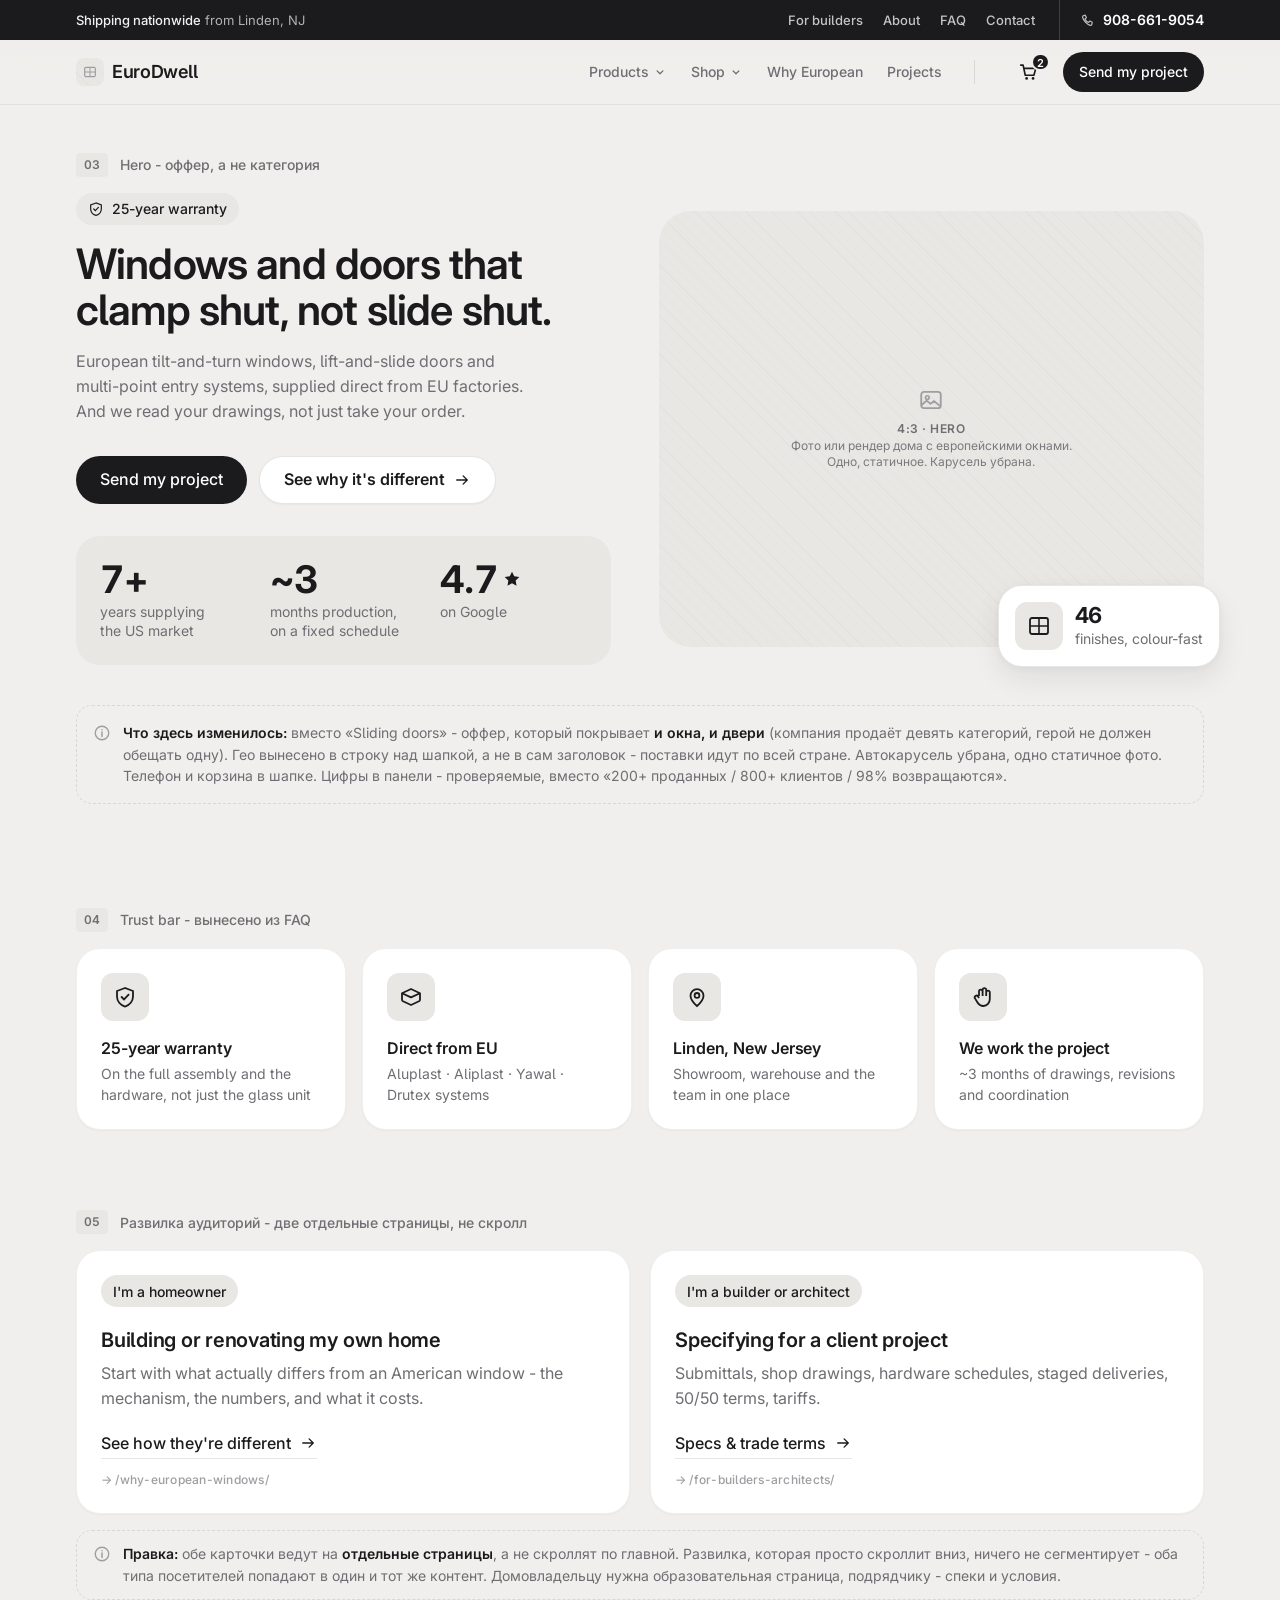
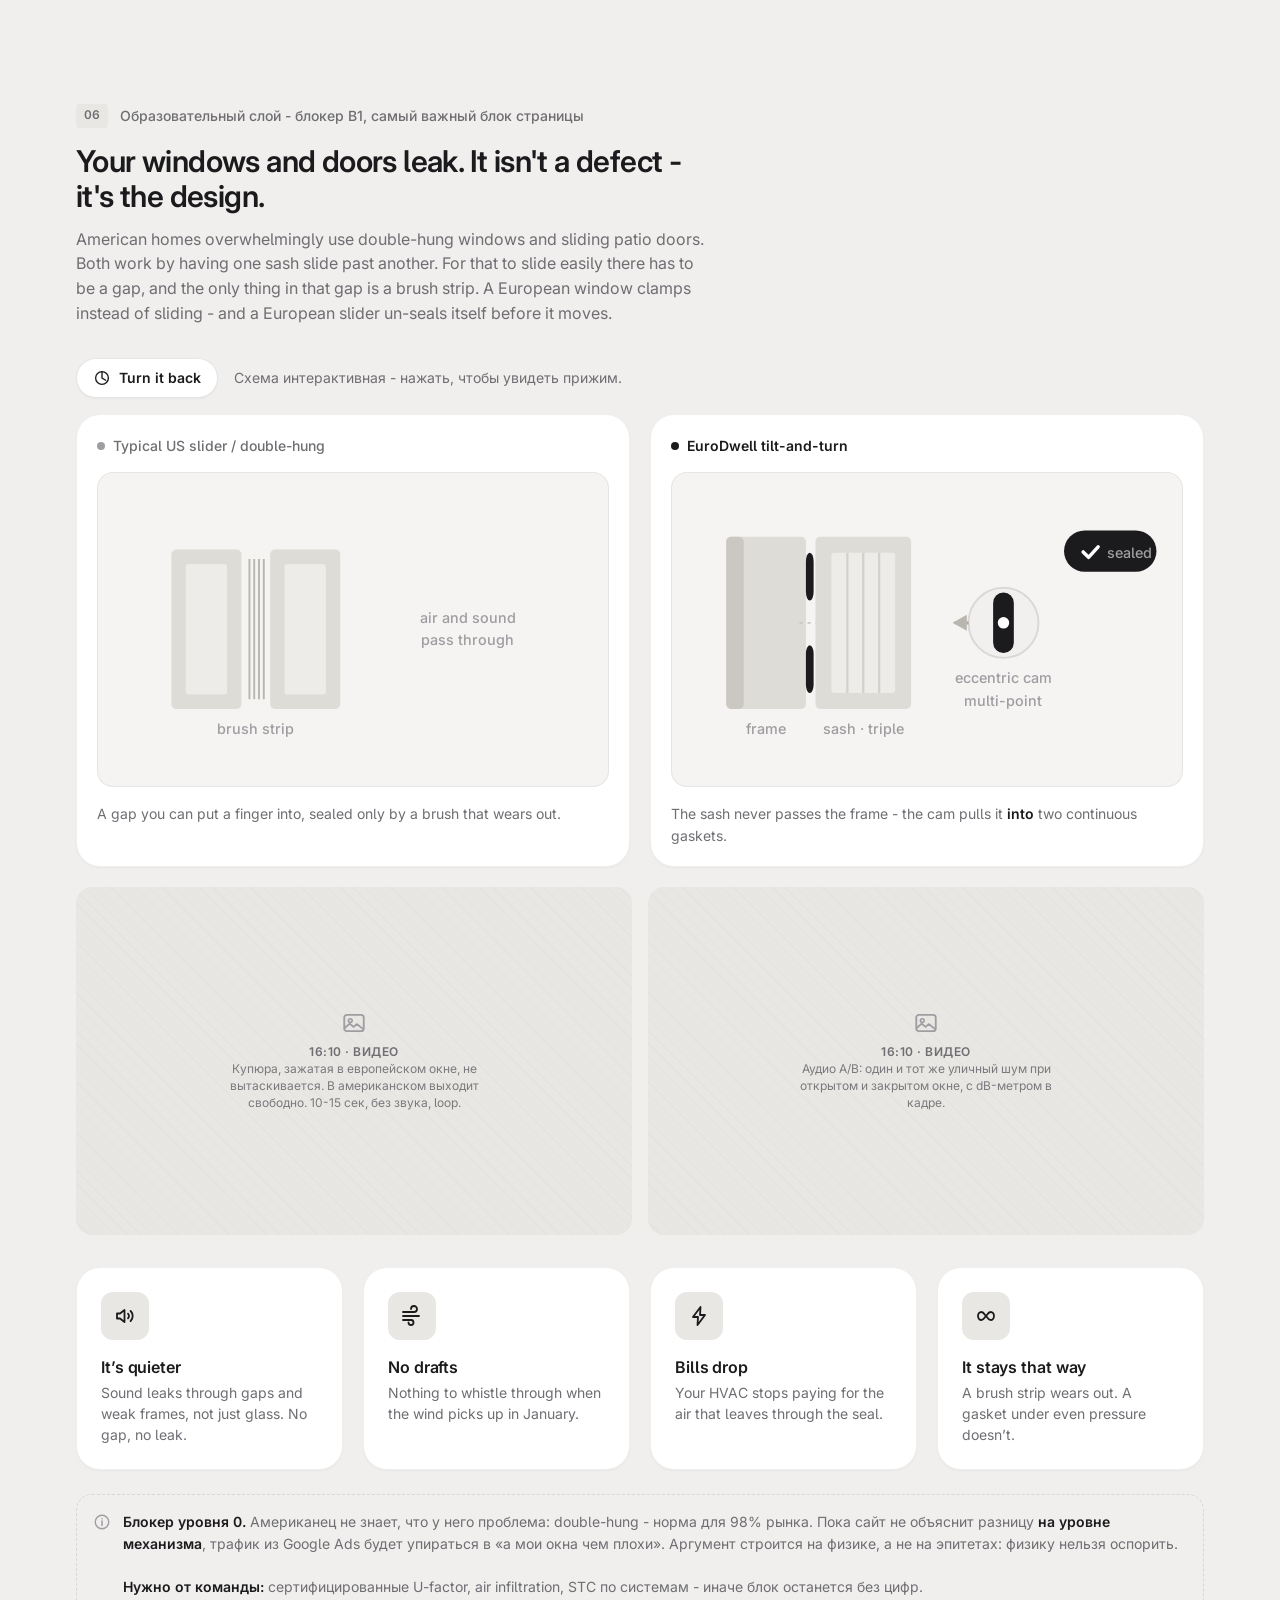
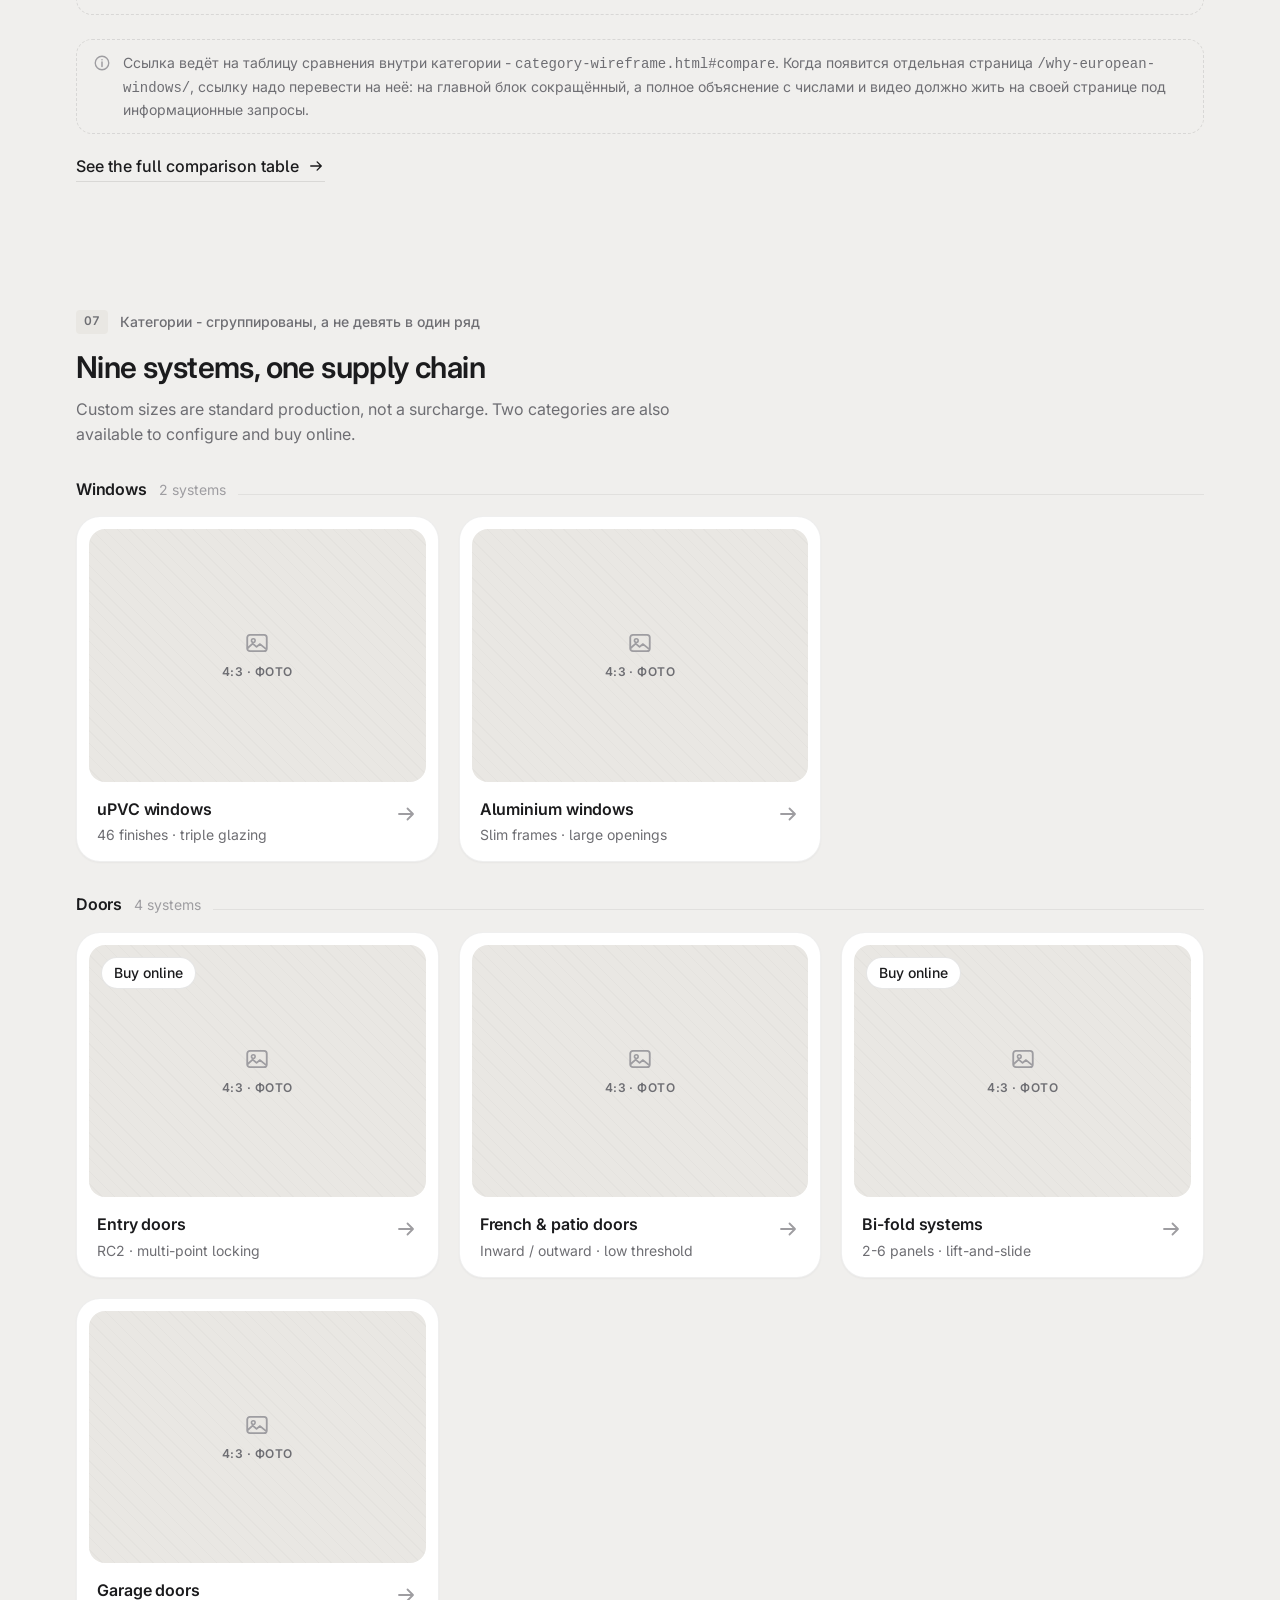
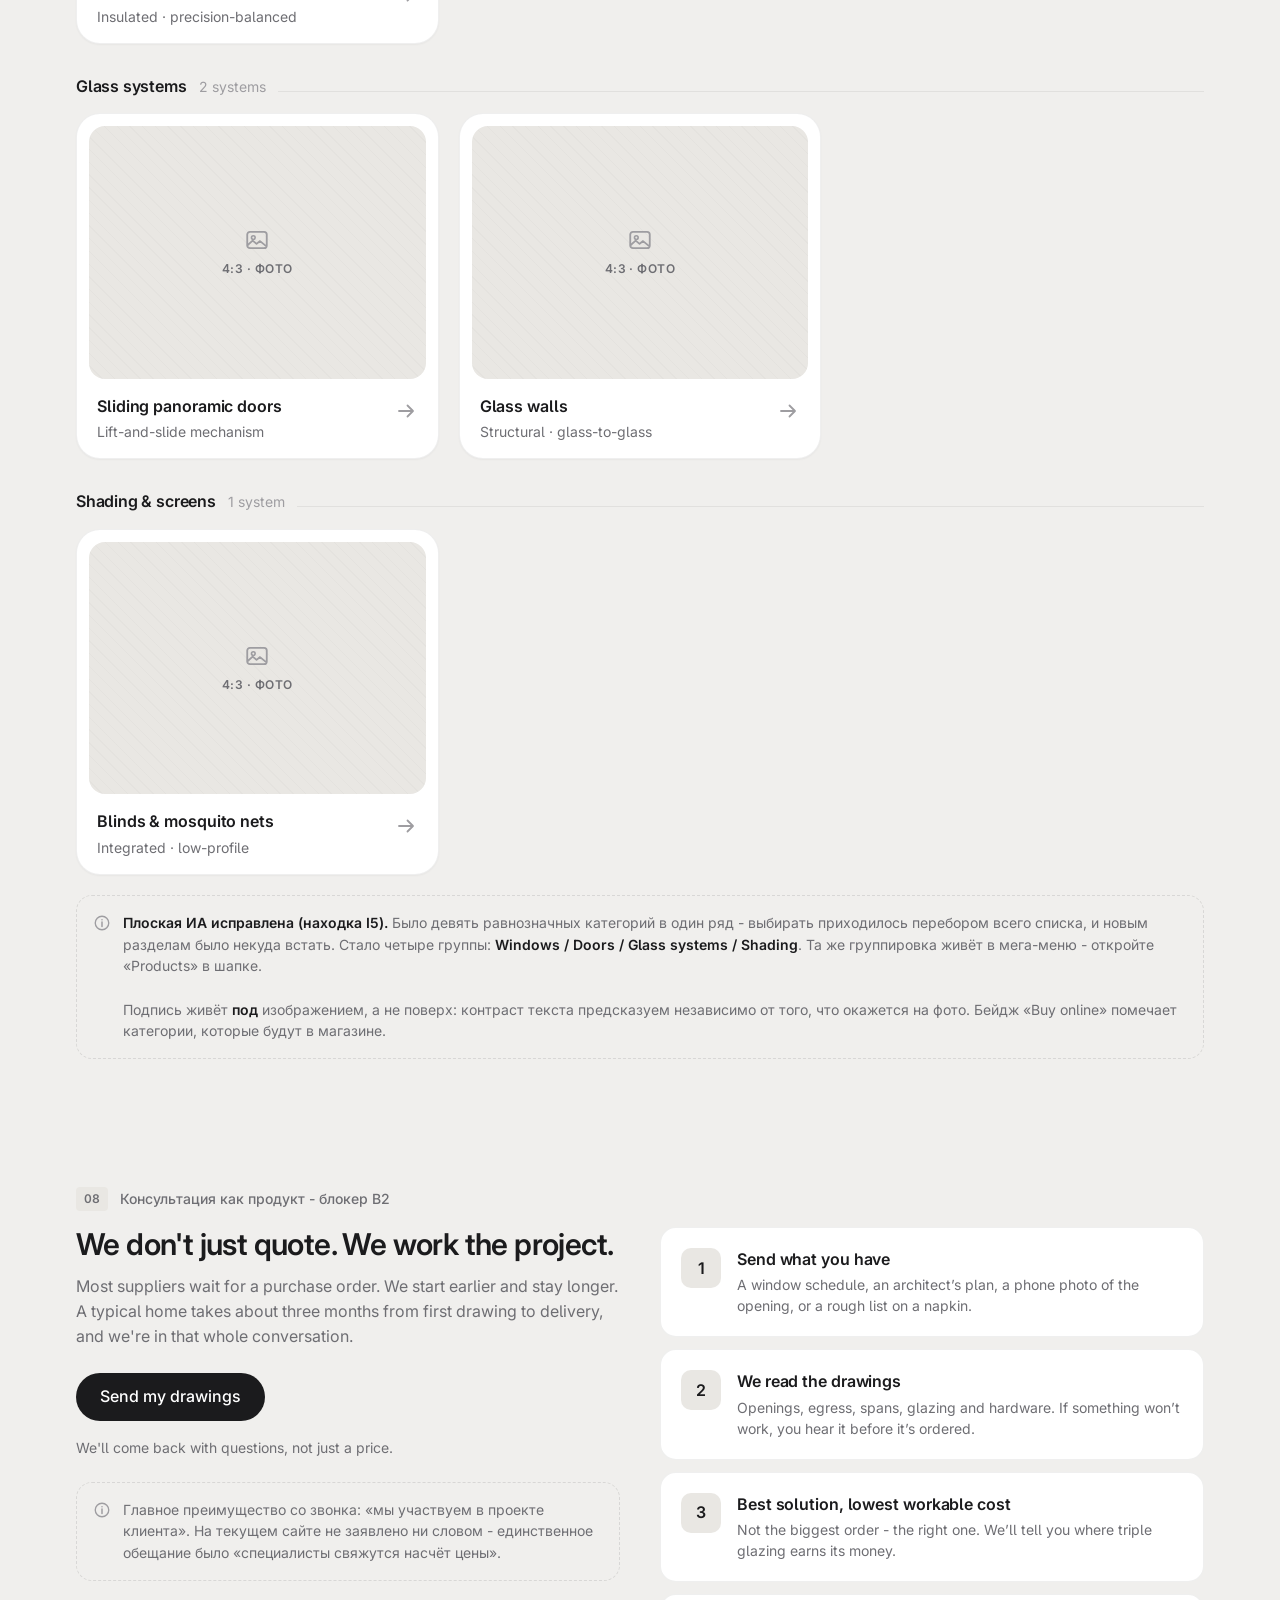
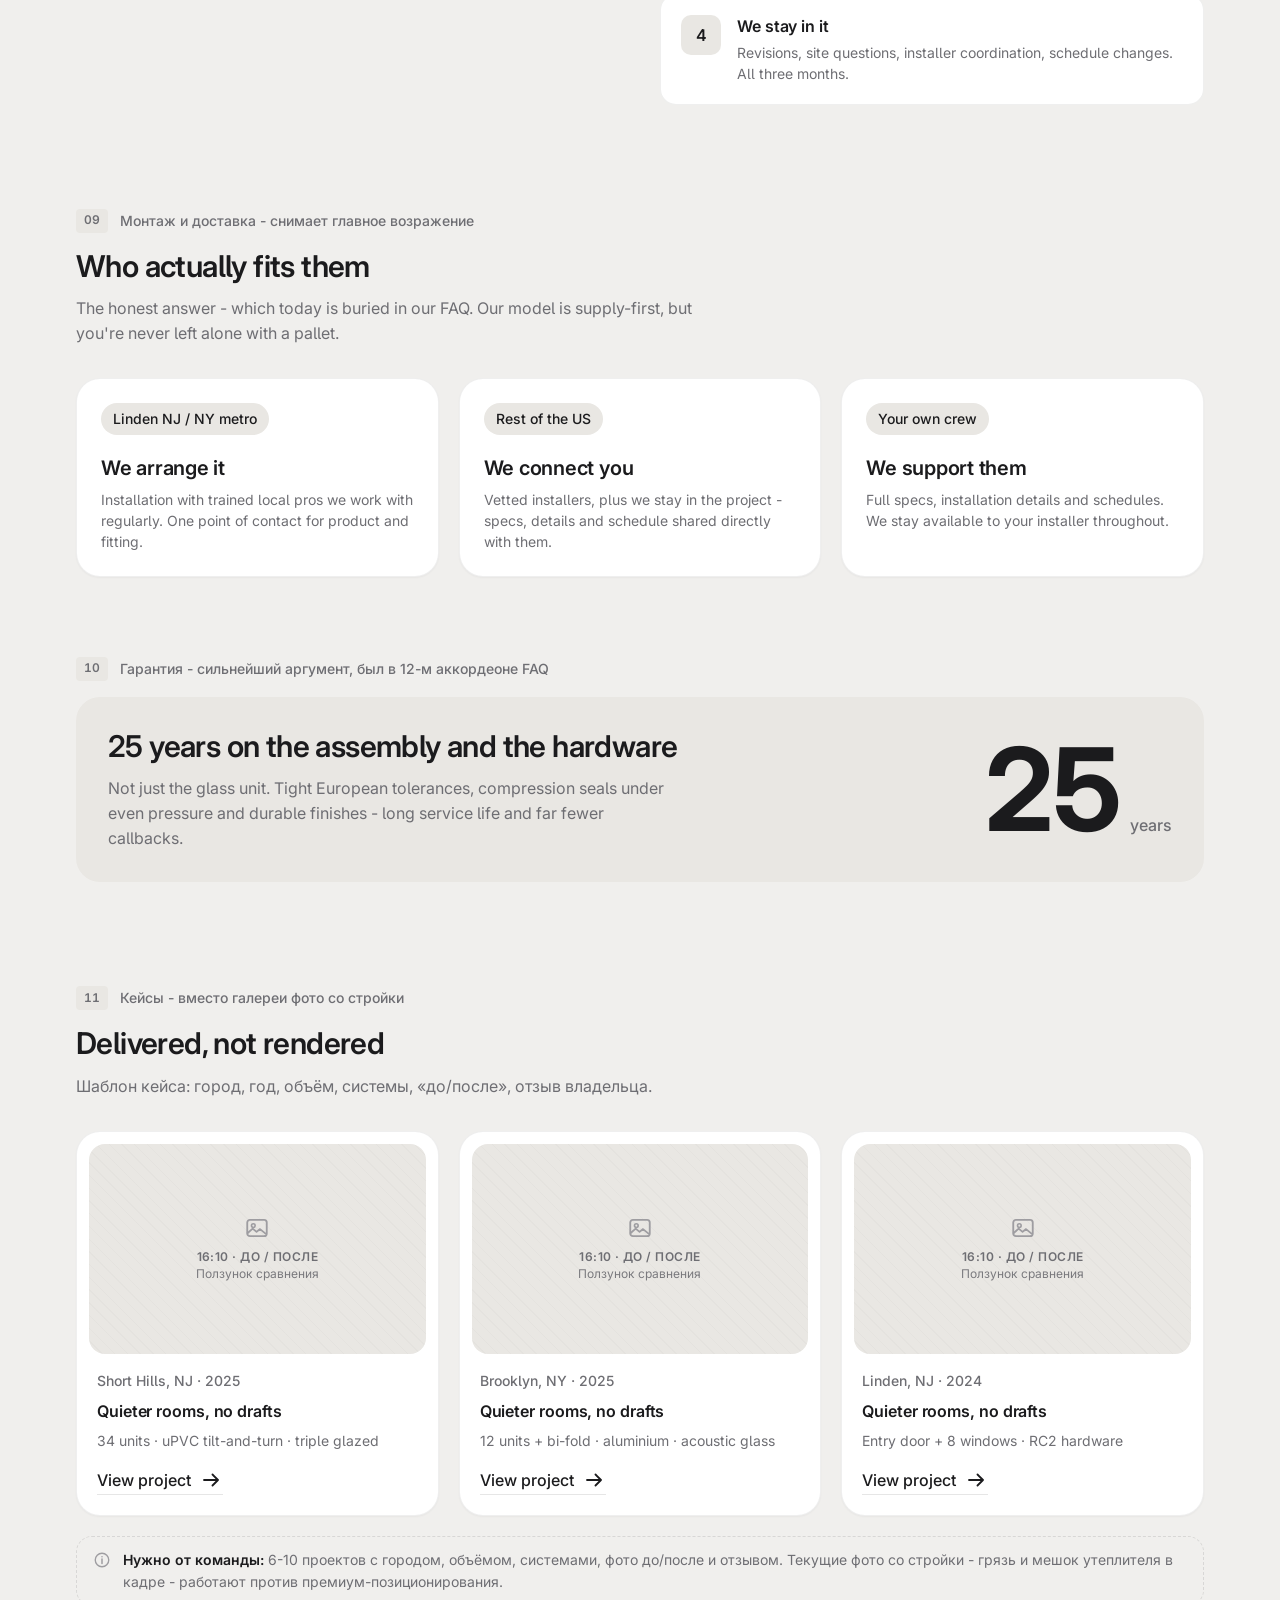
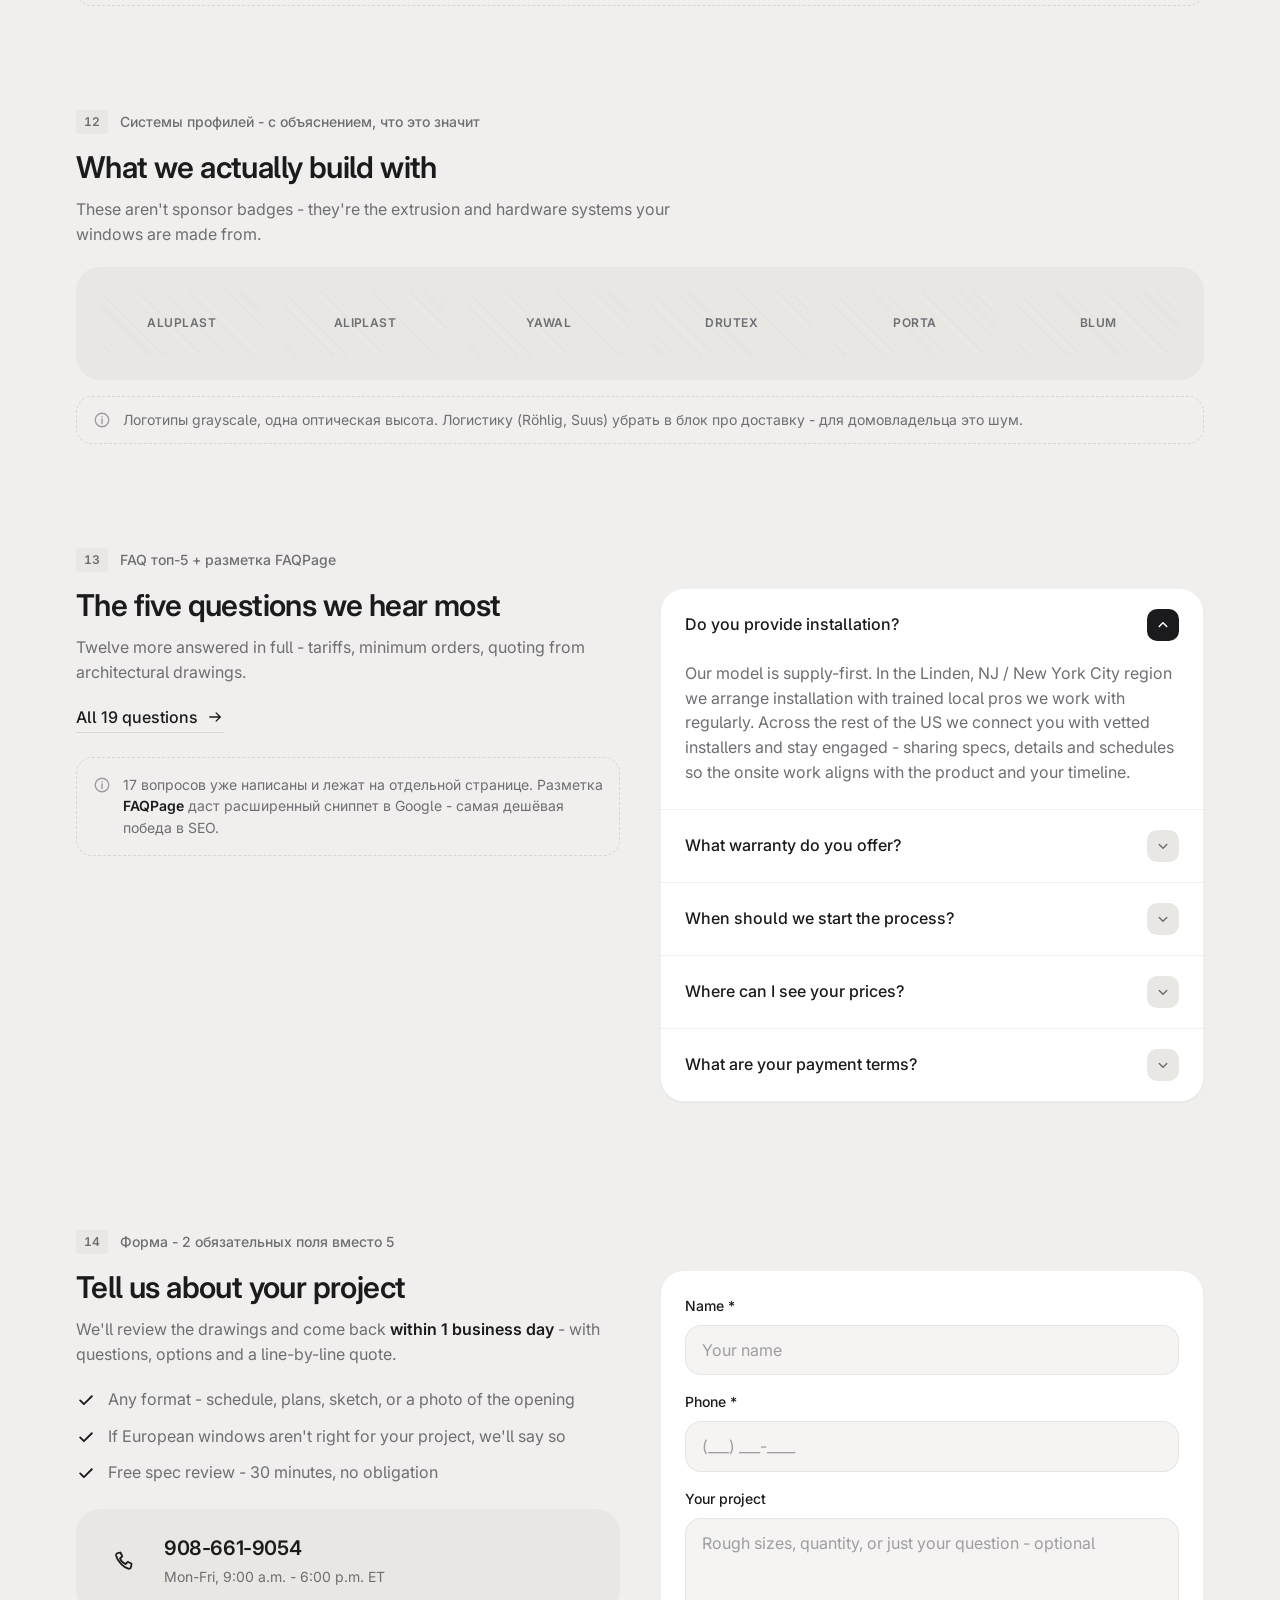
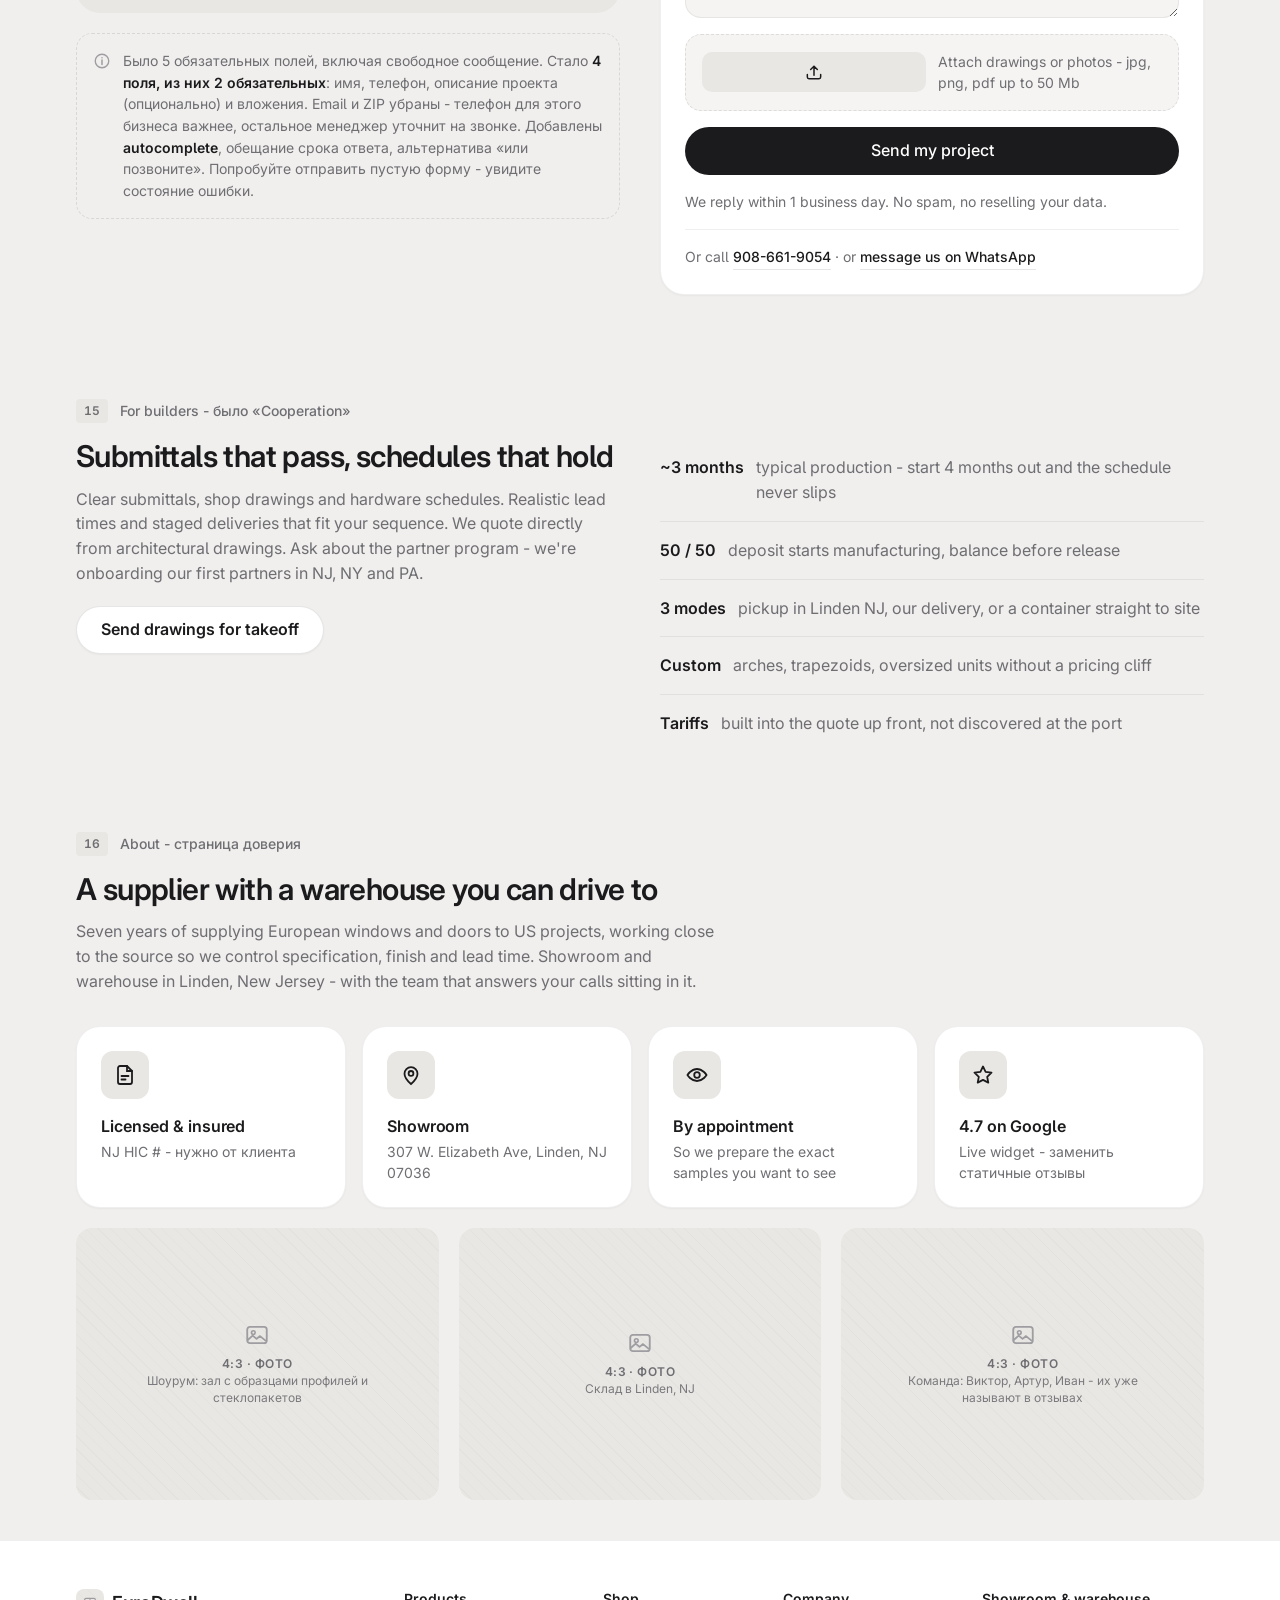
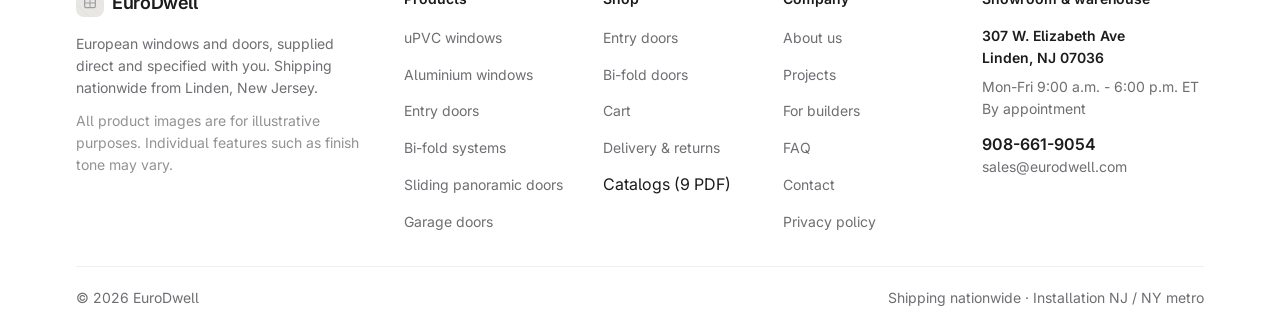
==== commit 679b29ac: "Update index.html" ====
--- a/index.html
+++ b/index.html
@@ -466,7 +466,12 @@
 .chero h1{margin-block:var(--s16);font-size:clamp(28px,3.4vw,38px)}
 
 /* таблицы сравнения */
-.tscroll{overflow-x:auto;-webkit-overflow-scrolling:touch}
+/* overflow-x:auto прокручивает таблицу, но НЕ отсекает её min-content:
+   640px «просачиваются» вверх по дереву, Chrome на мобильном решает, что страница
+   не помещается, и расширяет layout viewport - вся вёрстка уезжает вправо.
+   contain:inline-size делает ширину контейнера независимой от содержимого. */
+.tscroll{overflow-x:auto;-webkit-overflow-scrolling:touch;max-width:100%;
+  contain:inline-size}
 .cmp{width:100%;border-collapse:collapse;font-size:15px;min-width:640px}
 .cmp th,.cmp td{padding:var(--s16);text-align:left;vertical-align:top;
   border-bottom:1px solid var(--hair2)}
@@ -478,8 +483,11 @@
 .cmp thead .col-eu{color:var(--ink);font-weight:700}
 .cmp tbody .col-eu{font-weight:500}
 .cmp__span{background:var(--fill);font-size:14px;color:var(--ink2)}
+/* nowrap нужен коротким пропускам вида «0.__ CFM», но длинная пометка
+   с ним раздувает таблицу и вместе с ней всю страницу на мобильном */
 .todo{color:var(--ink);font-weight:600;background:var(--fill);
   padding:2px var(--s8);border-radius:var(--s4);white-space:nowrap}
+.todo--wrap{white-space:normal;display:inline-block}
 
 /* спеки */
 .specs{width:100%;border-collapse:collapse;font-size:15px}
@@ -817,6 +825,77 @@
 .legend>span{display:inline-flex;align-items:center;gap:var(--s8)}
 .legend .tag{height:26px;font-size:12px;padding:0 var(--s8)}
 
+/* ═══ Мобильное меню ═══
+   Панель справа на всю высоту. Группы раскрываются аккордеоном, потому что
+   9 категорий одним списком не помещаются в экран без прокрутки вслепую. */
+.mnav{position:fixed;inset:0;z-index:100;overflow:hidden}
+.mnav[hidden]{display:none}
+.mnav__scrim{position:absolute;inset:0;background:rgba(27,27,29,.42);
+  backdrop-filter:blur(2px);animation:mnavFade var(--dur) var(--ease)}
+.mnav__panel{
+  position:absolute;top:0;right:0;bottom:0;width:min(400px,100%);
+  background:var(--surface);display:flex;flex-direction:column;
+  box-shadow:-16px 0 40px rgba(27,27,29,.14);
+  animation:mnavIn 260ms var(--ease)
+}
+@keyframes mnavFade{from{opacity:0}to{opacity:1}}
+@keyframes mnavIn{from{transform:translateX(24px);opacity:.4}to{transform:none;opacity:1}}
+
+.mnav__top{display:flex;align-items:center;justify-content:space-between;
+  gap:var(--s16);padding:var(--s12) var(--s16);border-bottom:1px solid var(--hair2);
+  min-height:60px;flex-shrink:0}
+.mnav__top .logo{min-height:44px}
+.mnav__x{width:44px;height:44px;border:0;background:var(--fill2);border-radius:50%;
+  color:var(--ink);display:grid;place-items:center;cursor:pointer;flex-shrink:0}
+.mnav__x:hover{background:var(--fill)}
+
+.mnav__body{flex:1;overflow-y:auto;-webkit-overflow-scrolling:touch;
+  padding:var(--s8) var(--s16) var(--s24)}
+
+/* пункт верхнего уровня: 56px - палец попадает не глядя */
+.mnav__l,.mnav__t{
+  display:flex;align-items:center;justify-content:space-between;gap:var(--s12);
+  width:100%;min-height:56px;padding:0;border:0;background:none;
+  font:inherit;font-size:18px;font-weight:600;color:var(--ink);
+  letter-spacing:-.012em;text-align:left;cursor:pointer;
+  border-bottom:1px solid var(--hair2)
+}
+.mnav__l--sec{font-size:16px;font-weight:500;color:var(--ink2);min-height:48px}
+.mnav__l[aria-current]{color:var(--ink)}
+.mnav__l[aria-current]::after{content:"";width:6px;height:6px;border-radius:50%;
+  background:var(--ink);flex-shrink:0}
+.mnav__c{color:var(--ink2);transition:transform var(--dur) var(--ease);flex-shrink:0}
+.mnav__grp.open .mnav__c{transform:rotate(180deg)}
+
+/* раскрывающаяся часть: высота считается в JS, чтобы анимация была плавной */
+.mnav__p{overflow:hidden;height:0;transition:height 300ms var(--ease)}
+.mnav__p>div{padding:var(--s8) 0 var(--s16)}
+.mnav__p a{display:flex;align-items:center;gap:var(--s8);min-height:48px;
+  font-size:16px;color:var(--ink);padding-left:var(--s12)}
+.mnav__p a:active{background:var(--fill2)}
+.mnav__h{font-size:12px;font-weight:600;letter-spacing:.06em;text-transform:uppercase;
+  color:var(--ink3);margin:var(--s12) 0 var(--s4);padding-left:var(--s12)}
+.mnav__h:first-child{margin-top:var(--s4)}
+.mnav__b{display:inline-flex;align-items:center;height:20px;padding:0 var(--s8);
+  border-radius:var(--r-pill);background:var(--ink);color:#fff;
+  font-size:11px;font-weight:600;letter-spacing:.02em}
+.mnav__n{display:inline-flex;align-items:center;justify-content:center;
+  min-width:20px;height:20px;padding:0 6px;border-radius:var(--r-pill);
+  background:var(--ink);color:#fff;font-size:11px;font-weight:700}
+.mnav__cat{display:flex;align-items:center;gap:var(--s8);width:100%;min-height:48px;
+  margin-top:var(--s8);padding:0 var(--s12);border:1px solid var(--hair);
+  border-radius:var(--r-chip);background:var(--fill2);
+  font:inherit;font-size:14px;font-weight:500;color:var(--ink);cursor:pointer;text-align:left}
+
+.mnav__sep{height:1px;background:var(--hair);margin:var(--s16) 0}
+.mnav__geo{margin-top:var(--s24);padding-top:var(--s16);border-top:1px solid var(--hair2);
+  font-size:13px;line-height:1.5;color:var(--ink2)}
+.mnav__geo b{color:var(--ink);font-weight:600}
+
+.mnav__foot{flex-shrink:0;display:flex;flex-direction:column;gap:var(--s8);
+  padding:var(--s16) var(--s16) calc(var(--s16) + env(safe-area-inset-bottom));
+  border-top:1px solid var(--hair2);background:var(--surface)}
+
 /* ── Модалка: каталог по email ── */
 .modal{position:fixed;inset:0;z-index:90;display:grid;place-items:center;padding:var(--s20)}
 /* display:grid перебивает [hidden], поэтому скрытие объявляем явно */
@@ -835,7 +914,11 @@
 .ftr__btn{background:none;border:0;padding:0;font:inherit;color:inherit;cursor:pointer;
   text-align:left}
 .ftr__btn:hover{color:var(--ink)}
-button.alink{background:none;cursor:pointer}
+/* кнопка в роли ссылки: у button есть своя рамка по умолчанию, её надо снять,
+   иначе остаётся только нижняя граница от .alink */
+button.alink{background:none;cursor:pointer;border:0;border-bottom:1px solid var(--hair);
+  padding:0 0 2px;font:inherit;color:var(--ink)}
+button.alink:hover{border-color:var(--ink)}
 
 .msticky{position:fixed;left:0;right:0;bottom:0;z-index:70;display:none;gap:var(--s8);
   padding:var(--s12) var(--s16) calc(var(--s12) + env(safe-area-inset-bottom));
@@ -866,6 +949,10 @@
   .pdp__side{position:static}
   .incl{grid-template-columns:1fr;gap:var(--s20)}
   .burger{display:flex}
+  /* .nav скрыт, и его margin-left:auto перестал работать - переносим на зону действий,
+     иначе бургер уезжает к центру экрана */
+  .hdr__act{margin-left:auto}
+  .hdr__sep{display:none}
   .hero__in,.chero__in{grid-template-columns:1fr;gap:var(--s32)}
   .g4{grid-template-columns:repeat(2,minmax(0,1fr))}
   .logos{grid-template-columns:repeat(3,minmax(0,1fr))}
@@ -875,7 +962,7 @@
 }
 @media (max-width:720px){
   :root{--header-h:60px}
-  .wrap{padding-inline:var(--s20)}
+  .wrap{padding-inline:var(--s16)}
   .sec{padding-block:var(--s40)}
   .sec--sm{padding-block:var(--s32)}
   .hero{padding-block:var(--s24) var(--s40)}
@@ -975,7 +1062,7 @@
       <span class="cart__n">2</span>
     </a>
     <a class="btn btn--primary btn--sm" href="#quote">Send my project</a>
-    <button class="burger" aria-label="Menu" aria-expanded="false">
+    <button class="burger" aria-label="Menu" aria-expanded="false" aria-controls="mnav">
       <svg width="20" height="14" viewBox="0 0 20 14" fill="none" aria-hidden="true"><path d="M0 1h20M0 7h20M0 13h20" stroke="currentColor" stroke-width="1.8" stroke-linecap="round"/></svg>
     </button>
   </div>
@@ -1089,7 +1176,7 @@
 <section class="sec--sm"><div class="wrap">
   <div class="blabel"><span class="bnum">05</span><p class="eyebrow">Развилка аудиторий - две отдельные страницы, не скролл</p></div>
   <div class="g g2 gap20">
-    <a class="card split__c" href="#">
+    <a class="card split__c" href="category-wireframe.html#compare">
       <span class="tag">I'm a homeowner</span>
       <h3>Building or renovating my own home</h3>
       <p>Start with what actually differs from an American window - the mechanism, the numbers, and what it costs.</p>
@@ -1097,7 +1184,7 @@
         <svg width="18" height="18" viewBox="0 0 24 24" fill="none" aria-hidden="true"><path d="M5 12h13M13.5 6.5 19 12l-5.5 5.5" stroke="currentColor" stroke-width="1.8" stroke-linecap="round" stroke-linejoin="round"/></svg></span>
       <span class="pgtag">→ /why-european-windows/</span>
     </a>
-    <a class="card split__c" href="#">
+    <a class="card split__c" href="builders-wireframe.html">
       <span class="tag">I'm a builder or architect</span>
       <h3>Specifying for a client project</h3>
       <p>Submittals, shop drawings, hardware schedules, staged deliveries, 50/50 terms, tariffs.</p>
@@ -1212,8 +1299,16 @@
     блок останется без цифр.</span>
   </div>
 
-  <p style="margin-top:var(--s24)">
-    <a class="alink" href="#">Read the full comparison
+  <div class="note note--tight" style="margin-top:var(--s24)">
+    <svg width="18" height="18" viewBox="0 0 24 24" fill="none" aria-hidden="true"><circle cx="12" cy="12" r="9" stroke="currentColor" stroke-width="1.8"/><path d="M12 10.5v6M12 7.5h.01" stroke="currentColor" stroke-width="2" stroke-linecap="round"/></svg>
+    <span>Ссылка ведёт на таблицу сравнения внутри категории - <code>category-wireframe.html#compare</code>.
+    Когда появится отдельная страница <code>/why-european-windows/</code>, ссылку надо перевести на неё:
+    на главной блок сокращённый, а полное объяснение с числами и видео должно жить на своей странице
+    под информационные запросы.</span>
+  </div>
+
+  <p style="margin-top:var(--s20)">
+    <a class="alink" href="category-wireframe.html#compare">See the full comparison table
       <svg width="18" height="18" viewBox="0 0 24 24" fill="none" aria-hidden="true"><path d="M5 12h13M13.5 6.5 19 12l-5.5 5.5" stroke="currentColor" stroke-width="1.8" stroke-linecap="round" stroke-linejoin="round"/></svg></a>
   </p>
 </div></section>
@@ -1325,7 +1420,7 @@
       <h2 style="margin-bottom:var(--s12)">The five questions we hear most</h2>
       <p class="t-m" style="margin-bottom:var(--s20)">Twelve more answered in full - tariffs, minimum
       orders, quoting from architectural drawings.</p>
-      <a class="alink" href="#">All 17 questions
+      <a class="alink" href="faq-wireframe.html">All 19 questions
         <svg width="18" height="18" viewBox="0 0 24 24" fill="none" aria-hidden="true"><path d="M5 12h13M13.5 6.5 19 12l-5.5 5.5" stroke="currentColor" stroke-width="1.8" stroke-linecap="round" stroke-linejoin="round"/></svg></a>
       <div class="note" style="margin-top:var(--s24)">
         <svg width="18" height="18" viewBox="0 0 24 24" fill="none" aria-hidden="true"><circle cx="12" cy="12" r="9" stroke="currentColor" stroke-width="1.8"/><path d="M12 10.5v6M12 7.5h.01" stroke="currentColor" stroke-width="2" stroke-linecap="round"/></svg>
@@ -1390,7 +1485,7 @@
           <input id="file" type="file" accept=".jpg,.jpeg,.png,.pdf" multiple></label>
         <button class="btn btn--primary btn--full" type="submit" id="qsubmit">Send my project</button>
         <p class="fnote">We reply within 1 business day. No spam, no reselling your data.</p>
-        <p class="falt">Or call <a class="alink" href="tel:+19086619054">908-661-9054</a> · or <a class="alink" href="#">message us on WhatsApp</a></p>
+        <p class="falt">Or call <a class="alink" href="tel:+19086619054">908-661-9054</a> · or <a class="alink" href="contact-wireframe.html">message us on WhatsApp</a></p>
       </form>
 
       <div class="fdone" id="qdone" role="status" aria-live="polite">
@@ -1398,7 +1493,7 @@
           <svg width="24" height="24" viewBox="0 0 24 24" fill="none"><path d="m5 12.5 4.5 4.5L19 7.5" stroke="currentColor" stroke-width="2.2" stroke-linecap="round" stroke-linejoin="round"/></svg>
         </span>
         <h3>Got it - we'll call within 1 business day.</h3>
-        <p class="t-m" style="margin-bottom:var(--s16)">Victor or Arthur will go through what you sent
+        <p class="t-m" style="margin-bottom:var(--s16)">Our project team will go through what you sent
         and come back with questions and options. Meanwhile:</p>
         <ul class="ticks">
           <li><svg width="20" height="20" viewBox="0 0 24 24" fill="none" aria-hidden="true"><path d="m5 12.5 4.5 4.5L19 7.5" stroke="currentColor" stroke-width="2.2" stroke-linecap="round" stroke-linejoin="round"/></svg><a class="alink" href="#">Download all 9 catalogs</a></li>
@@ -1494,6 +1589,91 @@
     <span>Shipping nationwide · Installation NJ / NY metro</span>
   </div>
 </div></footer>
+
+<!-- Мобильное меню: панель справа, группы раскрываются аккордеоном -->
+<div class="mnav" id="mnav" hidden>
+  <div class="mnav__scrim" data-mnav-close></div>
+  <aside class="mnav__panel" role="dialog" aria-modal="true" aria-label="Menu">
+
+    <div class="mnav__top">
+      <a class="logo" href="home-wireframe.html">
+        <span class="ph" style="width:28px;height:28px;border-radius:8px" aria-hidden="true">
+          <svg width="16" height="16" viewBox="0 0 24 24" fill="none"><rect x="4" y="5" width="16" height="14" rx="2" stroke="currentColor" stroke-width="1.8"/><path d="M12 5v14M4 12h16" stroke="currentColor" stroke-width="1.5"/></svg>
+        </span><span>EuroDwell</span>
+      </a>
+      <button class="mnav__x" type="button" aria-label="Close menu" data-mnav-close>
+        <svg width="22" height="22" viewBox="0 0 24 24" fill="none" aria-hidden="true"><path d="M7 7l10 10M17 7 7 17" stroke="currentColor" stroke-width="2" stroke-linecap="round"/></svg>
+      </button>
+    </div>
+
+    <div class="mnav__body">
+
+      <div class="mnav__grp">
+        <button class="mnav__t" type="button" aria-expanded="false">
+          <span>Products</span>
+          <svg class="mnav__c" width="20" height="20" viewBox="0 0 24 24" fill="none" aria-hidden="true"><path d="m7 10 5 5 5-5" stroke="currentColor" stroke-width="2.2" stroke-linecap="round" stroke-linejoin="round"/></svg>
+        </button>
+        <div class="mnav__p"><div>
+          <p class="mnav__h">Windows</p>
+          <a href="category-wireframe.html">uPVC windows</a>
+          <a href="#">Aluminium windows</a>
+          <p class="mnav__h">Doors</p>
+          <a href="entry-doors-wireframe.html">Entry doors <span class="mnav__b">Shop</span></a>
+          <a href="#">French &amp; patio doors</a>
+          <a href="#">Bi-fold systems <span class="mnav__b">Shop</span></a>
+          <a href="#">Garage doors</a>
+          <p class="mnav__h">Glass systems</p>
+          <a href="#">Sliding panoramic doors</a>
+          <a href="#">Glass walls</a>
+          <p class="mnav__h">Shading &amp; screens</p>
+          <a href="#">Blinds &amp; mosquito nets</a>
+          <button class="mnav__cat" type="button" data-cat-form="all 9 catalogs">
+            <svg width="18" height="18" viewBox="0 0 24 24" fill="none" aria-hidden="true"><path d="M3 6.5h18v11H3z" stroke="currentColor" stroke-width="1.8"/><path d="m3.5 7 8.5 6 8.5-6" stroke="currentColor" stroke-width="1.8" stroke-linejoin="round"/></svg>
+            Get all 9 catalogs by email
+          </button>
+        </div></div>
+      </div>
+
+      <div class="mnav__grp">
+        <button class="mnav__t" type="button" aria-expanded="false">
+          <span>Shop</span>
+          <svg class="mnav__c" width="20" height="20" viewBox="0 0 24 24" fill="none" aria-hidden="true"><path d="m7 10 5 5 5-5" stroke="currentColor" stroke-width="2.2" stroke-linecap="round" stroke-linejoin="round"/></svg>
+        </button>
+        <div class="mnav__p"><div>
+          <p class="mnav__h">Ready to order online</p>
+          <a href="shop-wireframe.html">Entry doors</a>
+          <a href="#">Bi-fold doors</a>
+          <a href="cart-wireframe.html">Cart <span class="mnav__n">2</span></a>
+        </div></div>
+      </div>
+
+      <a class="mnav__l" href="home-wireframe.html#why" data-nav="why">Why European</a>
+      <a class="mnav__l" href="projects-wireframe.html" data-nav="projects">Projects</a>
+
+      <div class="mnav__sep"></div>
+
+      <a class="mnav__l mnav__l--sec" href="builders-wireframe.html" data-nav="builders">For builders</a>
+      <a class="mnav__l mnav__l--sec" href="contact-wireframe.html#showroom">Showroom</a>
+      <a class="mnav__l mnav__l--sec" href="#">About</a>
+      <a class="mnav__l mnav__l--sec" href="faq-wireframe.html" data-nav="faq">FAQ</a>
+      <a class="mnav__l mnav__l--sec" href="contact-wireframe.html" data-nav="contact">Contact</a>
+
+      <div class="mnav__geo">
+        <b>Shipping nationwide</b> from Linden, NJ<br>
+        Installation arranged in NJ / NY metro
+      </div>
+    </div>
+
+    <div class="mnav__foot">
+      <a class="btn btn--white btn--full" href="tel:+19086619054">
+        <svg width="20" height="20" viewBox="0 0 24 24" fill="none" aria-hidden="true"><path d="M8.4 3.5 10.3 7.4 8 9.5c.9 2.2 3.4 4.7 5.6 5.6l2.1-2.3 3.9 1.9-.7 3.4c-.2 1.2-1.4 1.9-2.6 1.6C11.4 18.3 5.7 12.6 4.1 6.8c-.3-1.2.4-2.4 1.6-2.6l2.7-.7Z" stroke="currentColor" stroke-width="1.8" stroke-linejoin="round"/></svg>
+        908-661-9054
+      </a>
+      <a class="btn btn--primary btn--full" href="#quote">Send my project</a>
+    </div>
+
+  </aside>
+</div>
 
 <!-- Каталог по email: одна модалка на весь сайт, заголовок подставляется -->
 <div class="modal" id="catmodal" hidden>
@@ -1723,12 +1903,68 @@
     });
   }
 
-  var bg=document.querySelector('.burger');
-  if(bg) bg.addEventListener('click',function(){
-    alert('Вайрфрейм: мобильное меню не собрано.\n\nОсновное: Products (4 группы) · Shop · Why European · Projects\nВторичное (из тёмной строки): Showroom · For builders · About · FAQ · Contact\n+ телефон, корзина, sticky CTA');
-  });
-
-  fillPh(); mech(); quoteForm(); catalogModal();
+  /* мобильное меню */
+  function mobileNav(){
+    var box=document.getElementById('mnav'),
+        bg=document.querySelector('.burger');
+    if(!box||!bg) return;
+    var panel=box.querySelector('.mnav__panel'), opener=null;
+
+    function open(){
+      opener=document.activeElement;
+      box.hidden=false;
+      bg.setAttribute('aria-expanded','true');
+      document.body.style.overflow='hidden';
+      var first=panel.querySelector('.mnav__x');
+      if(first) first.focus();
+    }
+    function close(){
+      box.hidden=true;
+      bg.setAttribute('aria-expanded','false');
+      document.body.style.overflow='';
+      if(opener&&opener.focus) opener.focus();
+    }
+    bg.addEventListener('click',function(){
+      box.hidden ? open() : close();
+    });
+    box.addEventListener('click',function(e){
+      if(e.target.closest('[data-mnav-close]')) close();
+      /* уходим по ссылке - меню закрываем, иначе оно останется поверх новой страницы
+         при переходе по якорю на этой же странице */
+      var a=e.target.closest('a[href]');
+      if(a&&!a.hasAttribute('data-mnav-close')) close();
+    });
+
+    /* аккордеон групп: высоту считаем, чтобы анимация была плавной */
+    panel.querySelectorAll('.mnav__t').forEach(function(t){
+      var grp=t.closest('.mnav__grp'), p=grp.querySelector('.mnav__p');
+      t.addEventListener('click',function(){
+        var isOpen=grp.classList.contains('open');
+        if(isOpen){ p.style.height='0px'; grp.classList.remove('open'); }
+        else{ p.style.height=p.firstElementChild.offsetHeight+'px'; grp.classList.add('open'); }
+        t.setAttribute('aria-expanded',String(!isOpen));
+      });
+    });
+
+    /* фокус не должен уходить за пределы открытой панели */
+    document.addEventListener('keydown',function(e){
+      if(box.hidden) return;
+      if(e.key==='Escape'){ close(); return; }
+      if(e.key!=='Tab') return;
+      var f=panel.querySelectorAll('a[href],button:not([disabled])');
+      if(!f.length) return;
+      var first=f[0], last=f[f.length-1];
+      if(e.shiftKey && document.activeElement===first){ e.preventDefault(); last.focus(); }
+      else if(!e.shiftKey && document.activeElement===last){ e.preventDefault(); first.focus(); }
+    });
+
+    /* на десктопе панель не нужна: если её растянуть мышью, она зависнет открытой */
+    addEventListener('resize',function(){
+      if(!box.hidden && innerWidth>1080) close();
+    });
+  }
+
+  fillPh(); mech(); quoteForm(); catalogModal(); mobileNav();
   return {ph:ph,ico:ico,I:I,note:note,icards:icards,buildFaq:buildFaq,fillPh:fillPh};
 })();
 </script>
@@ -1806,7 +2042,7 @@
       ['Aluminium windows','Slim frames · large openings','','#']
     ]],
     ['Doors','4 systems',[
-      ['Entry doors','RC2 · multi-point locking','Buy online','#'],
+      ['Entry doors','RC2 · multi-point locking','Buy online','entry-doors-wireframe.html'],
       ['French &amp; patio doors','Inward / outward · low threshold','','#'],
       ['Bi-fold systems','2-6 panels · lift-and-slide','Buy online','#'],
       ['Garage doors','Insulated · precision-balanced','','#']
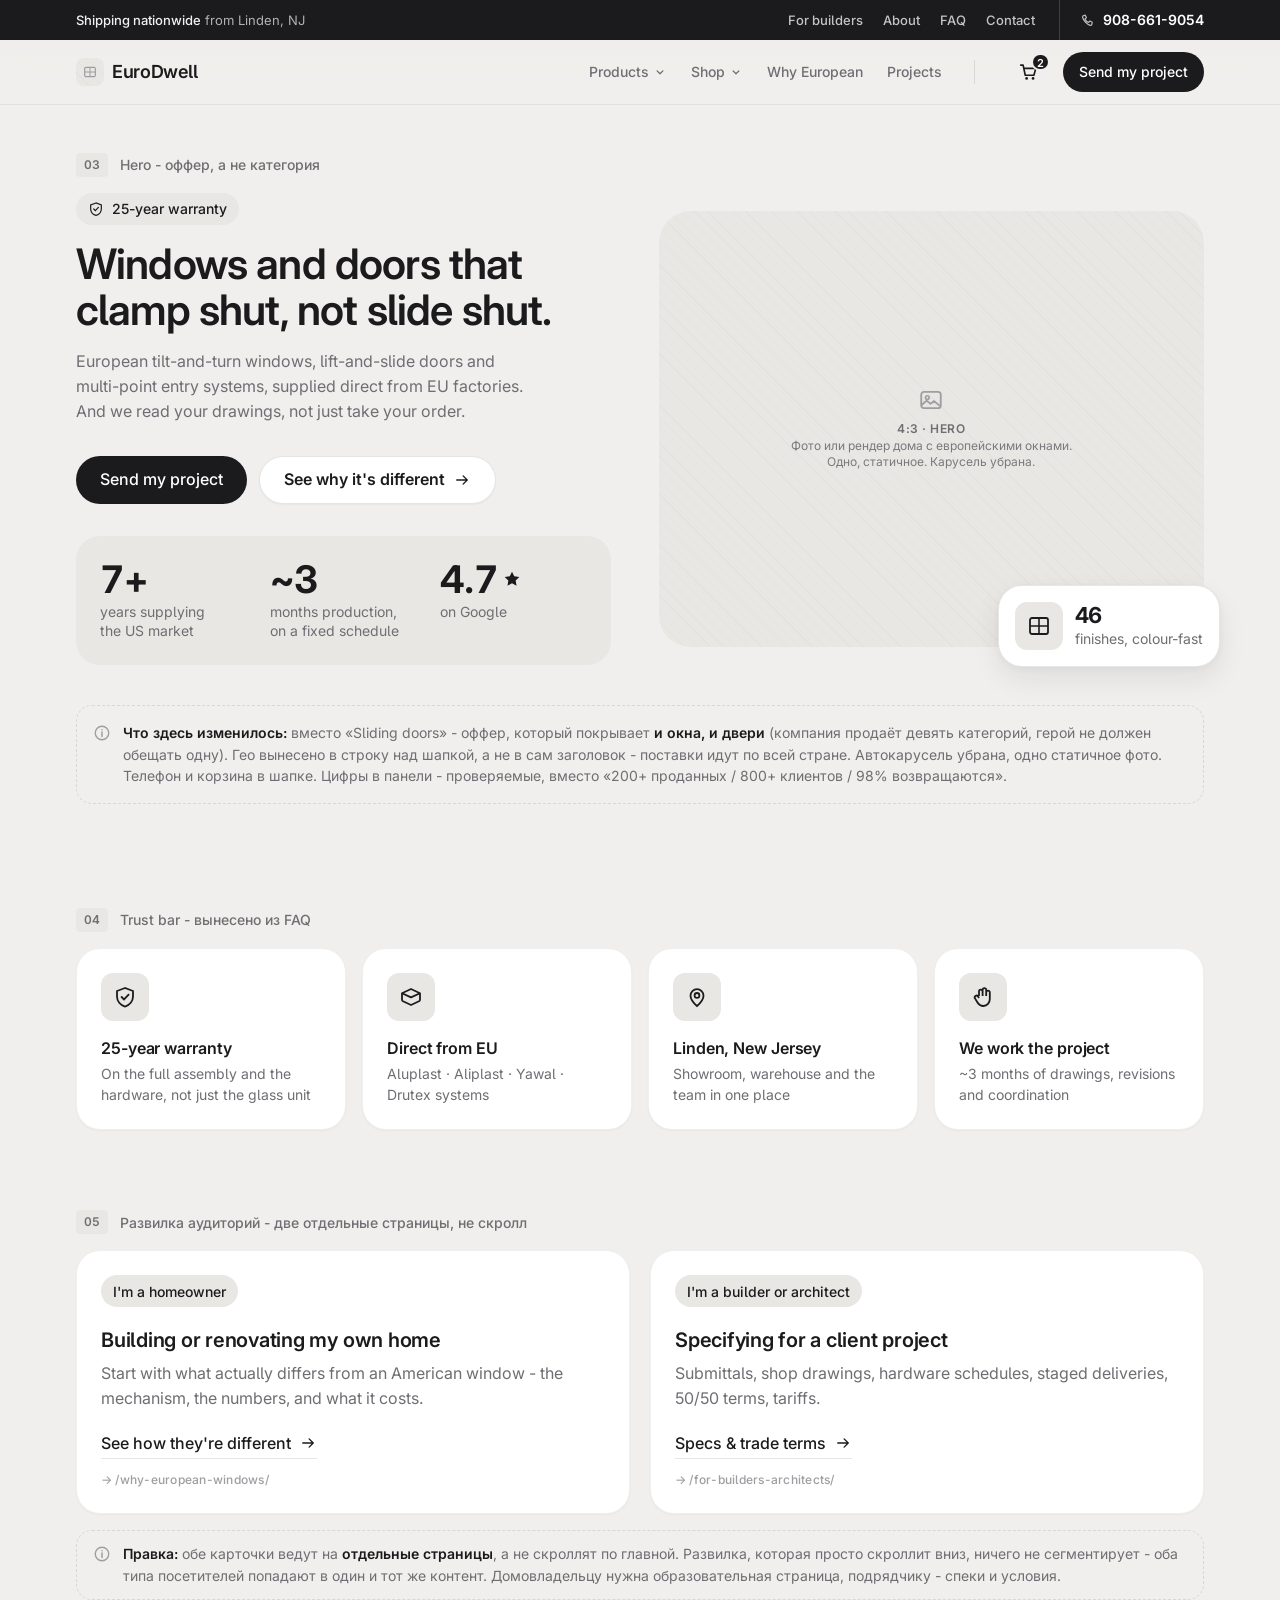
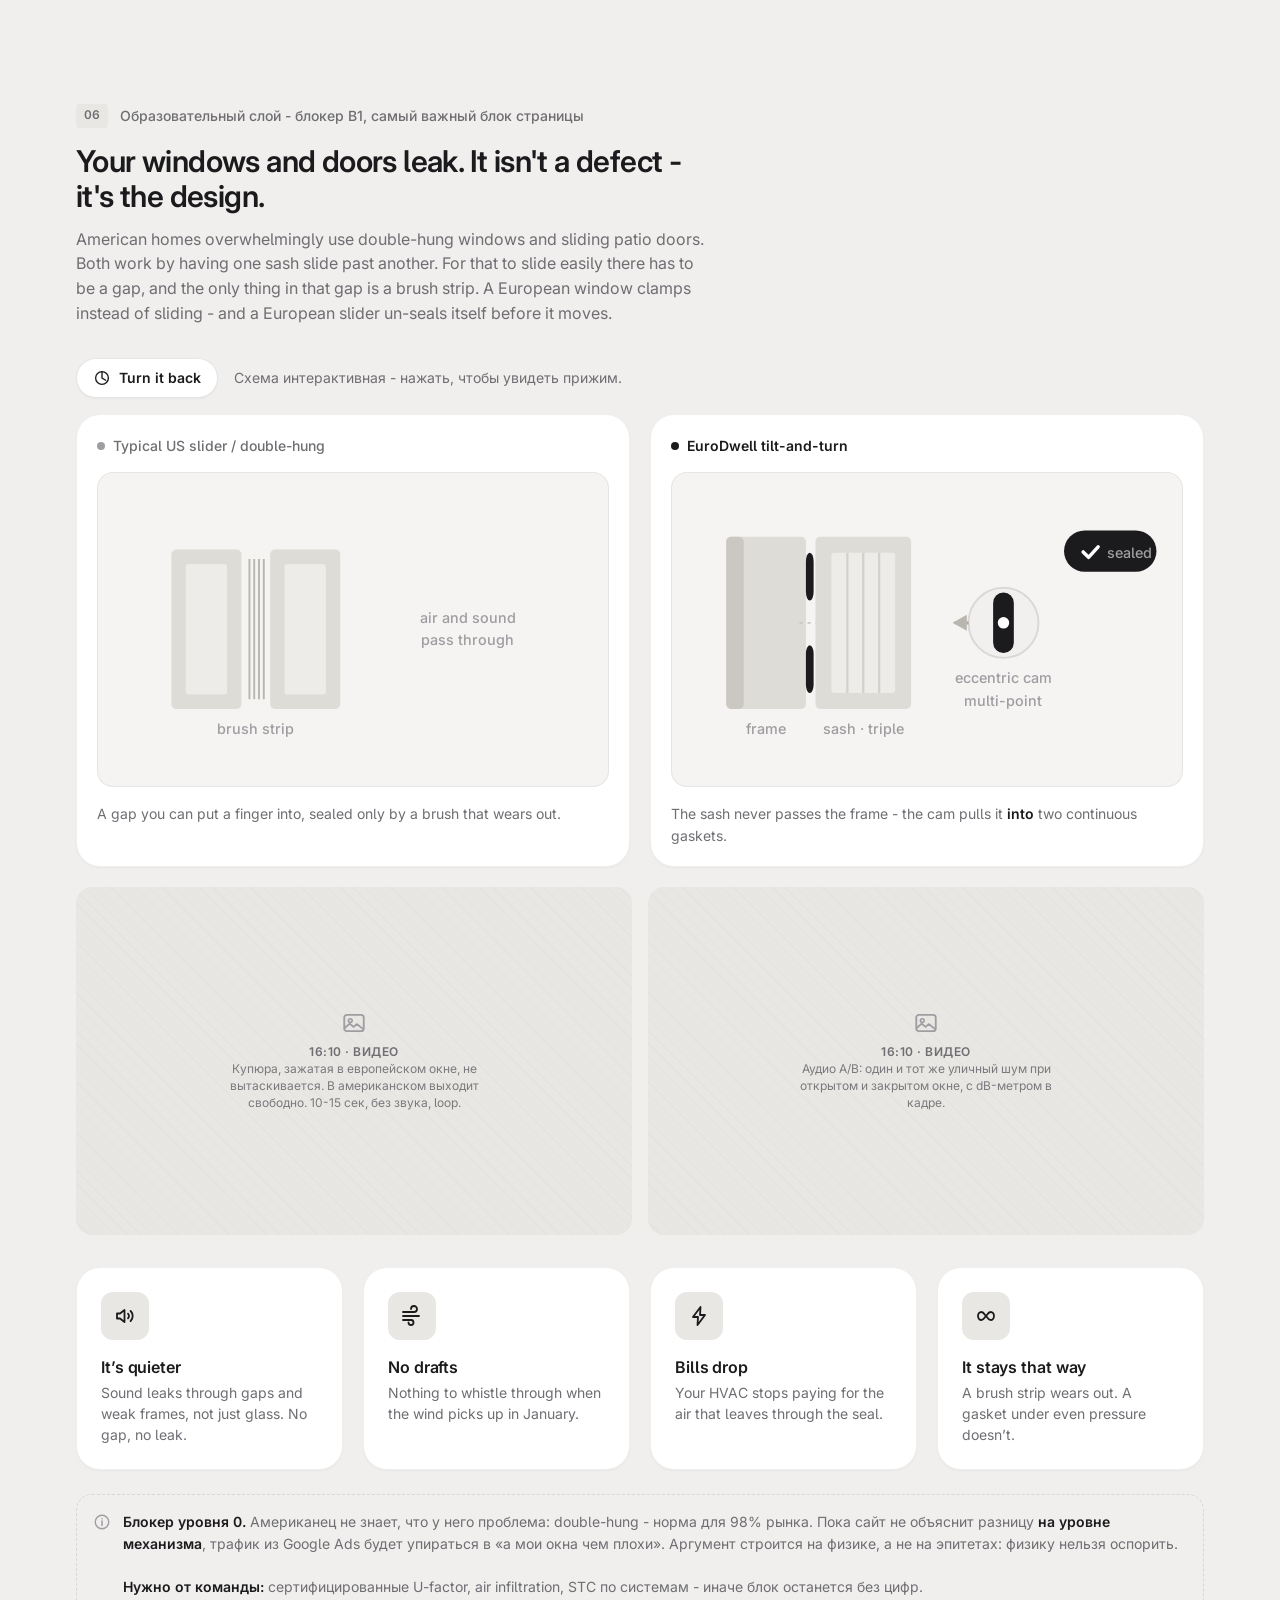
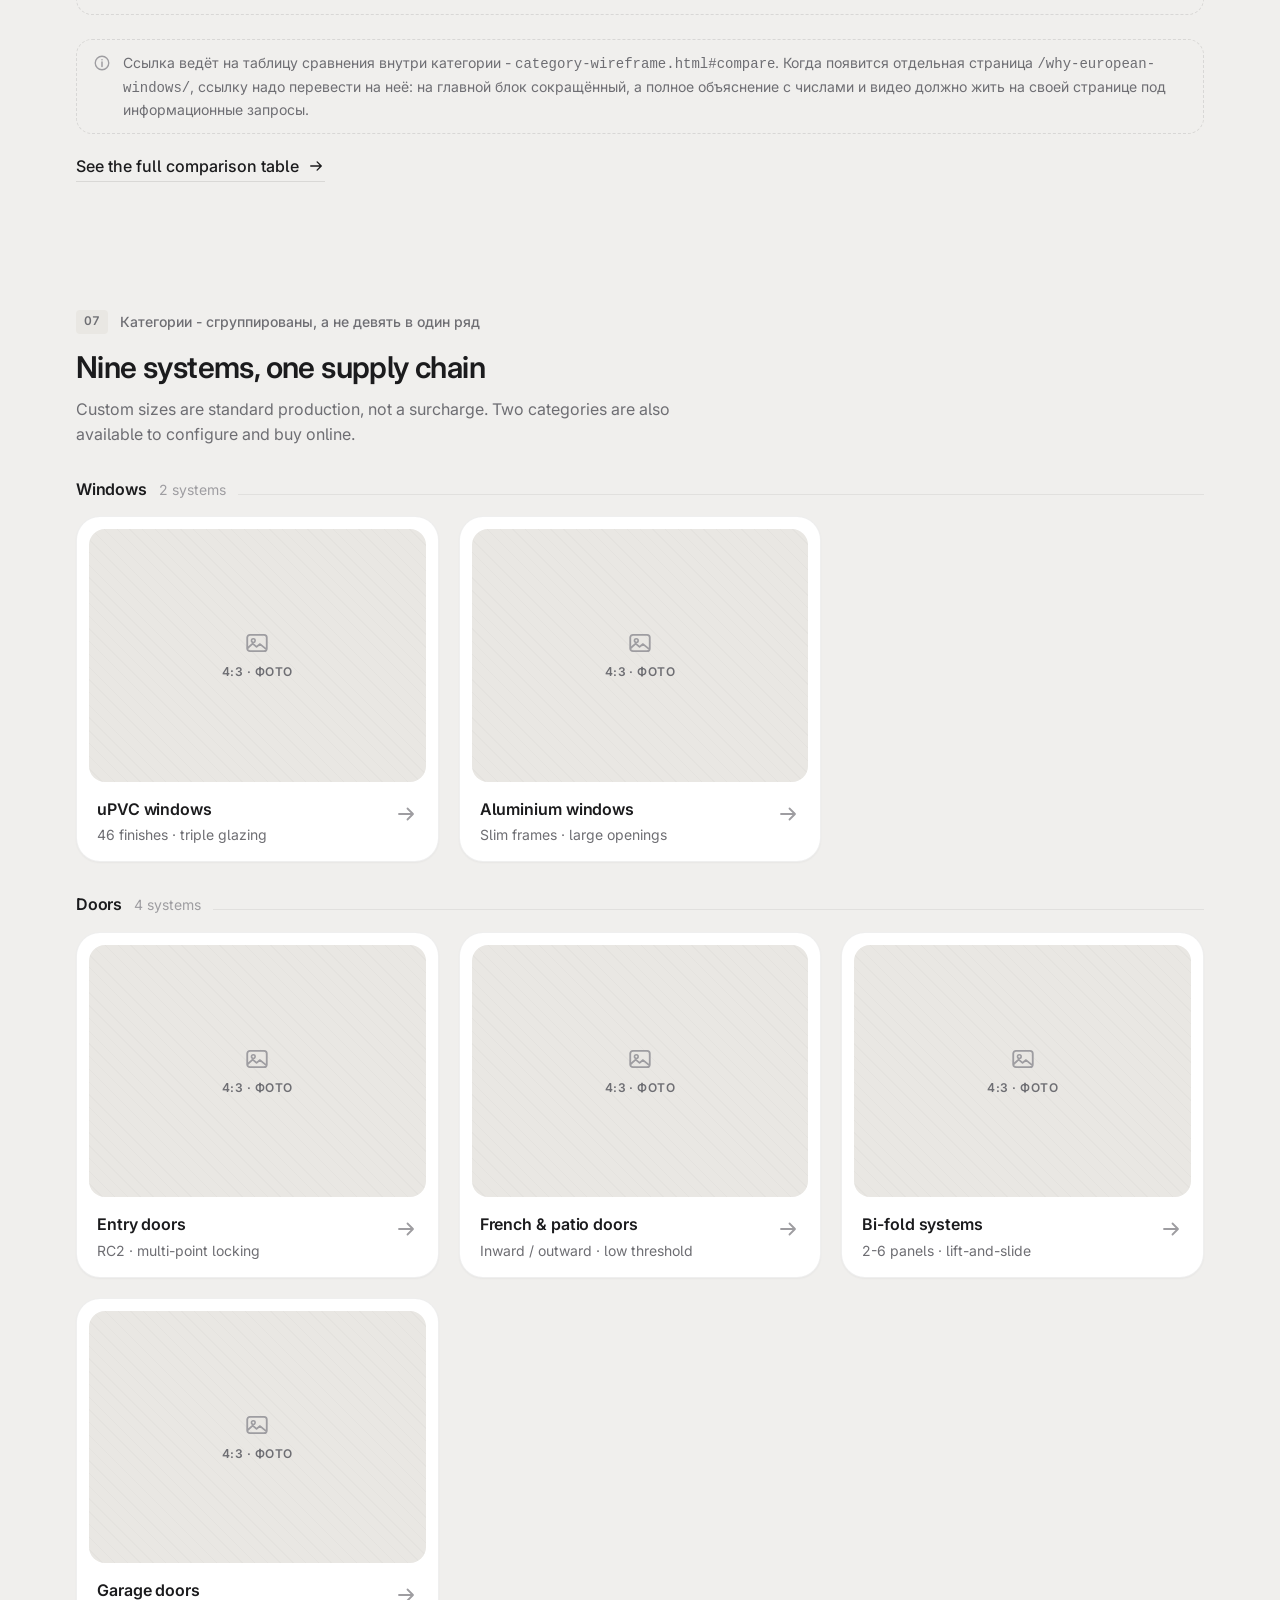
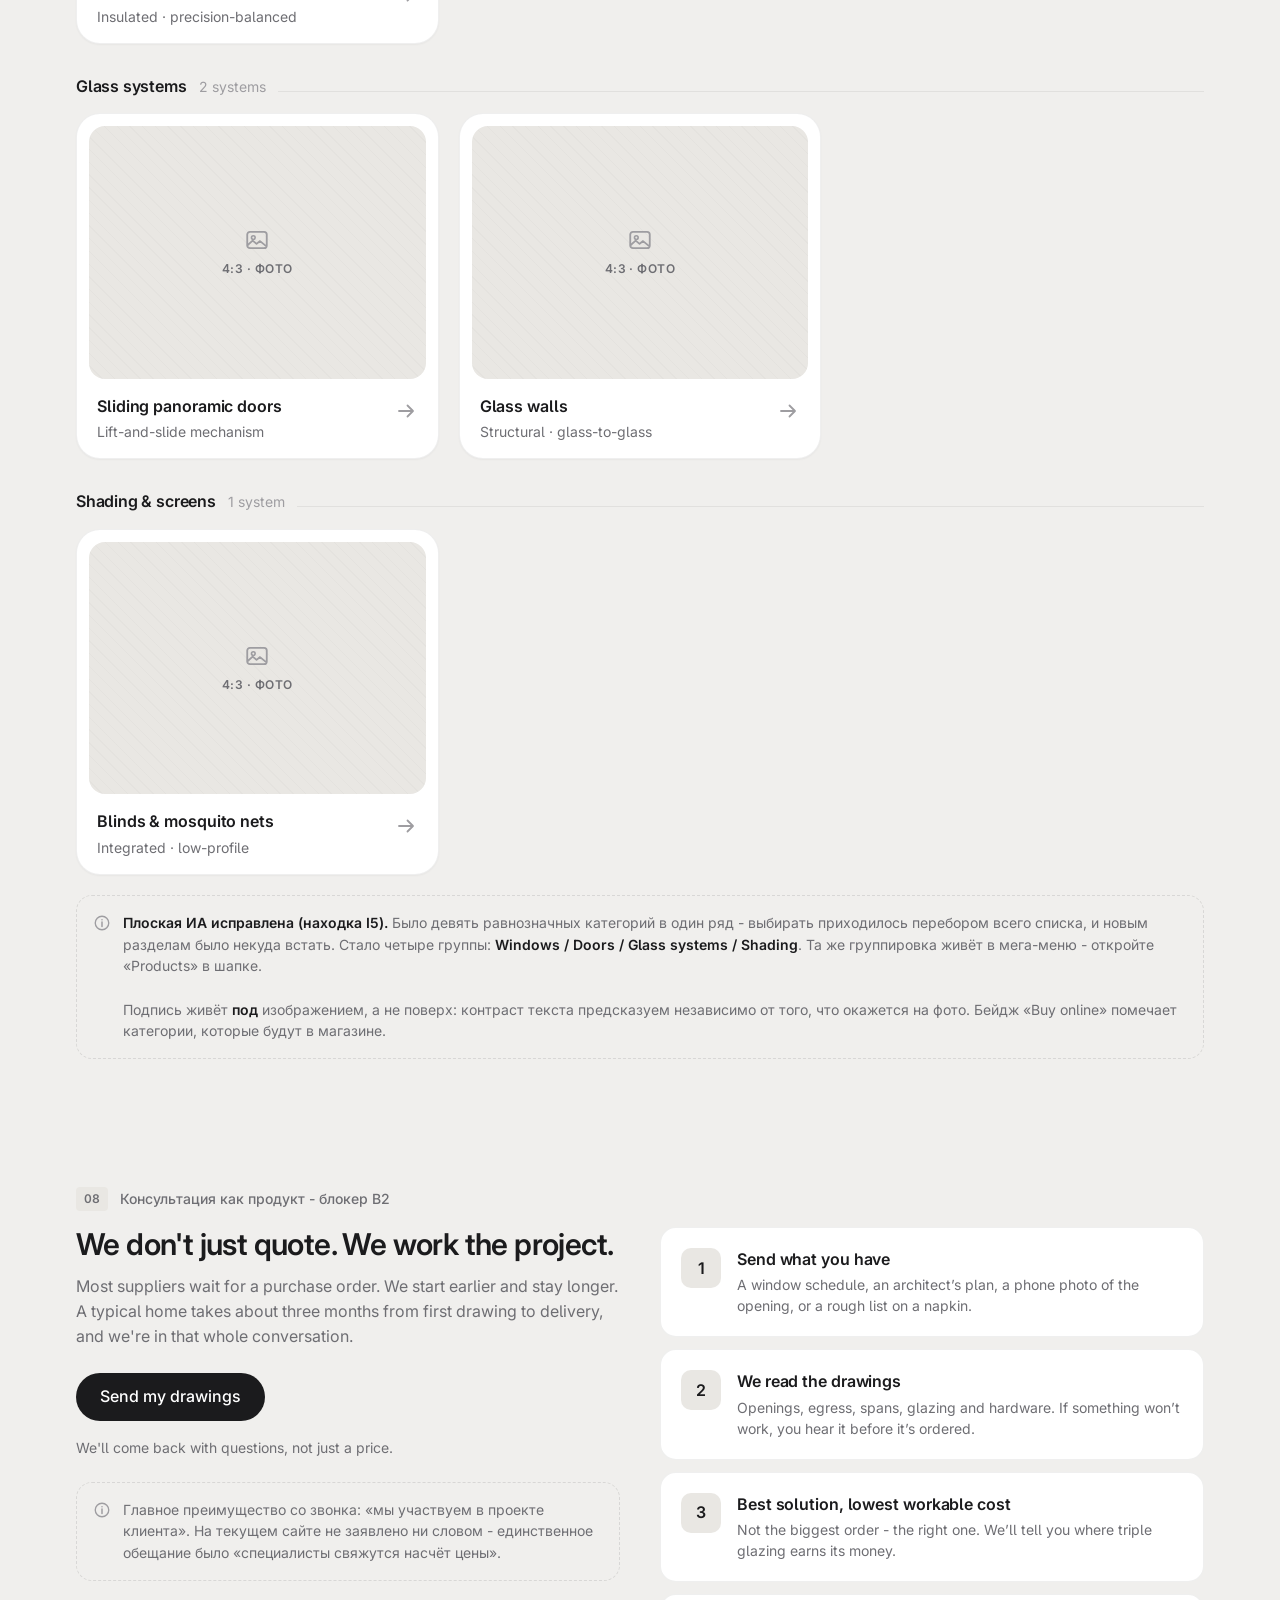
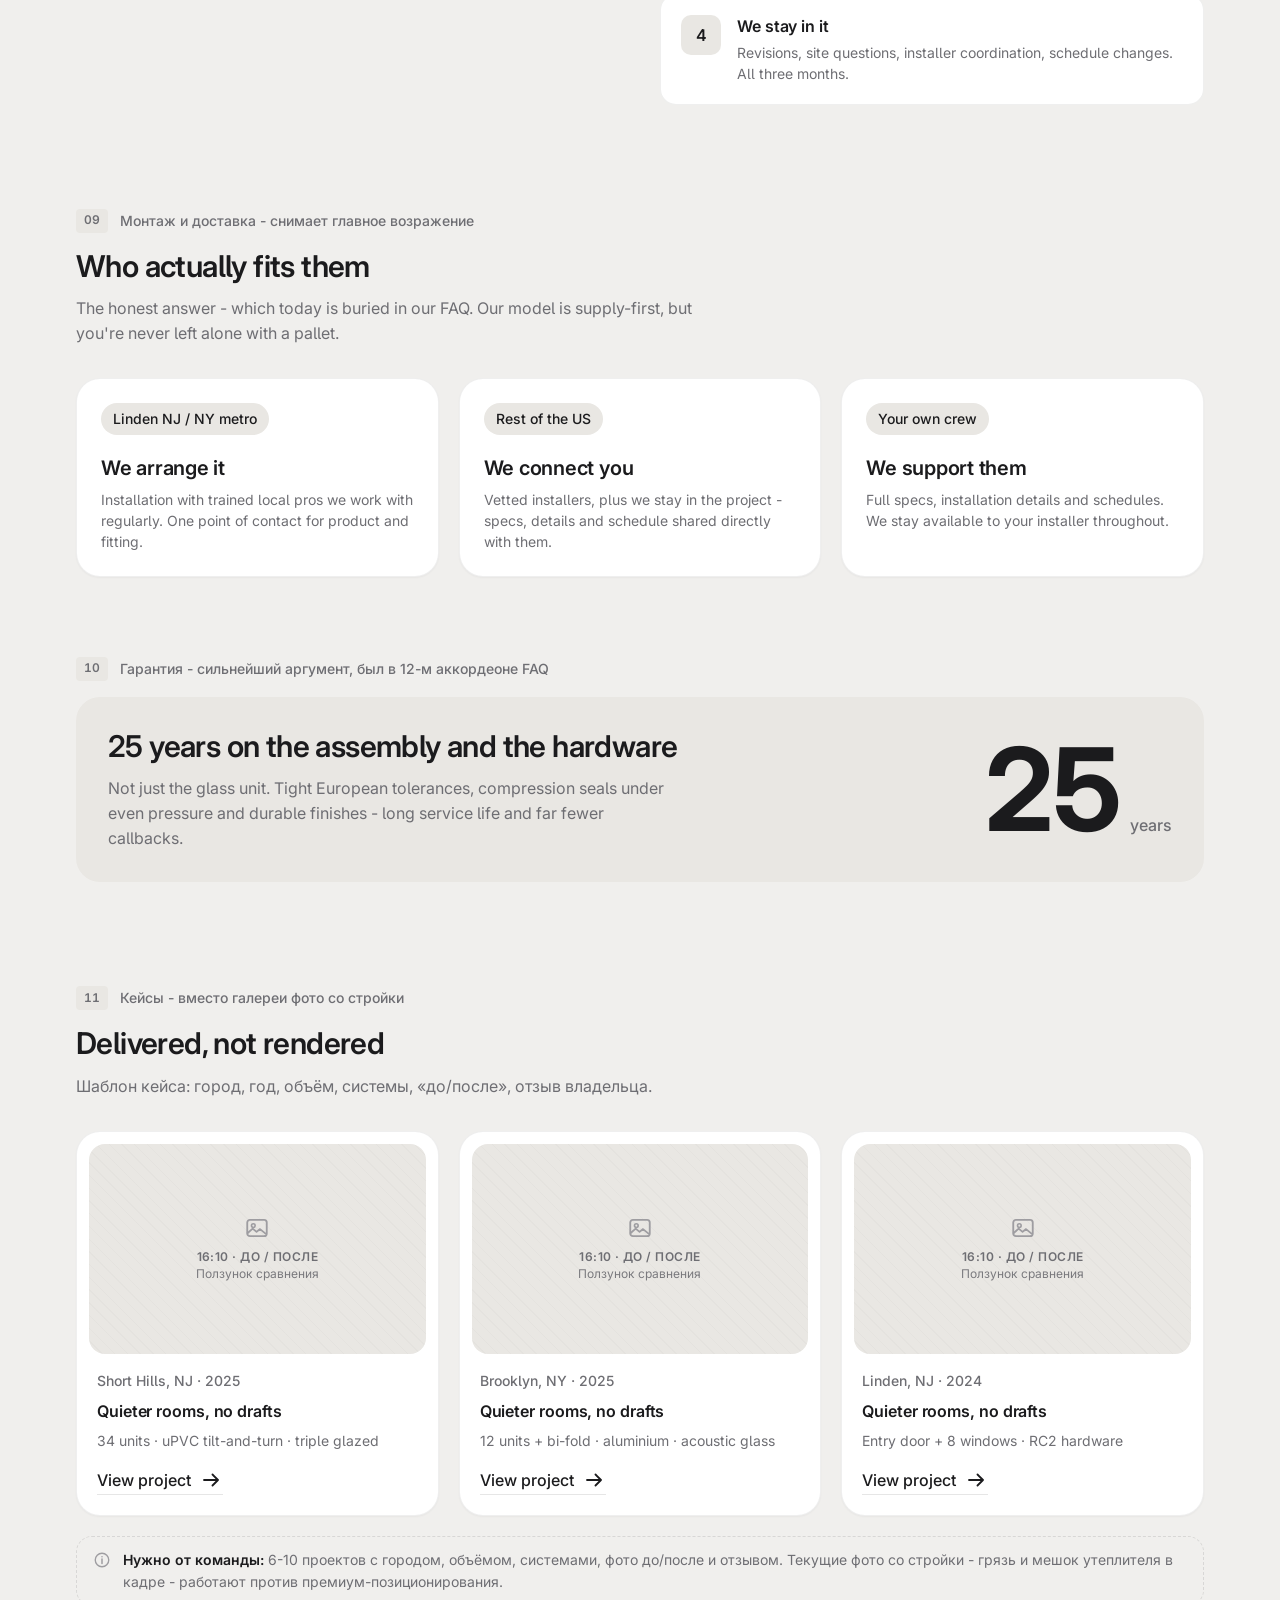
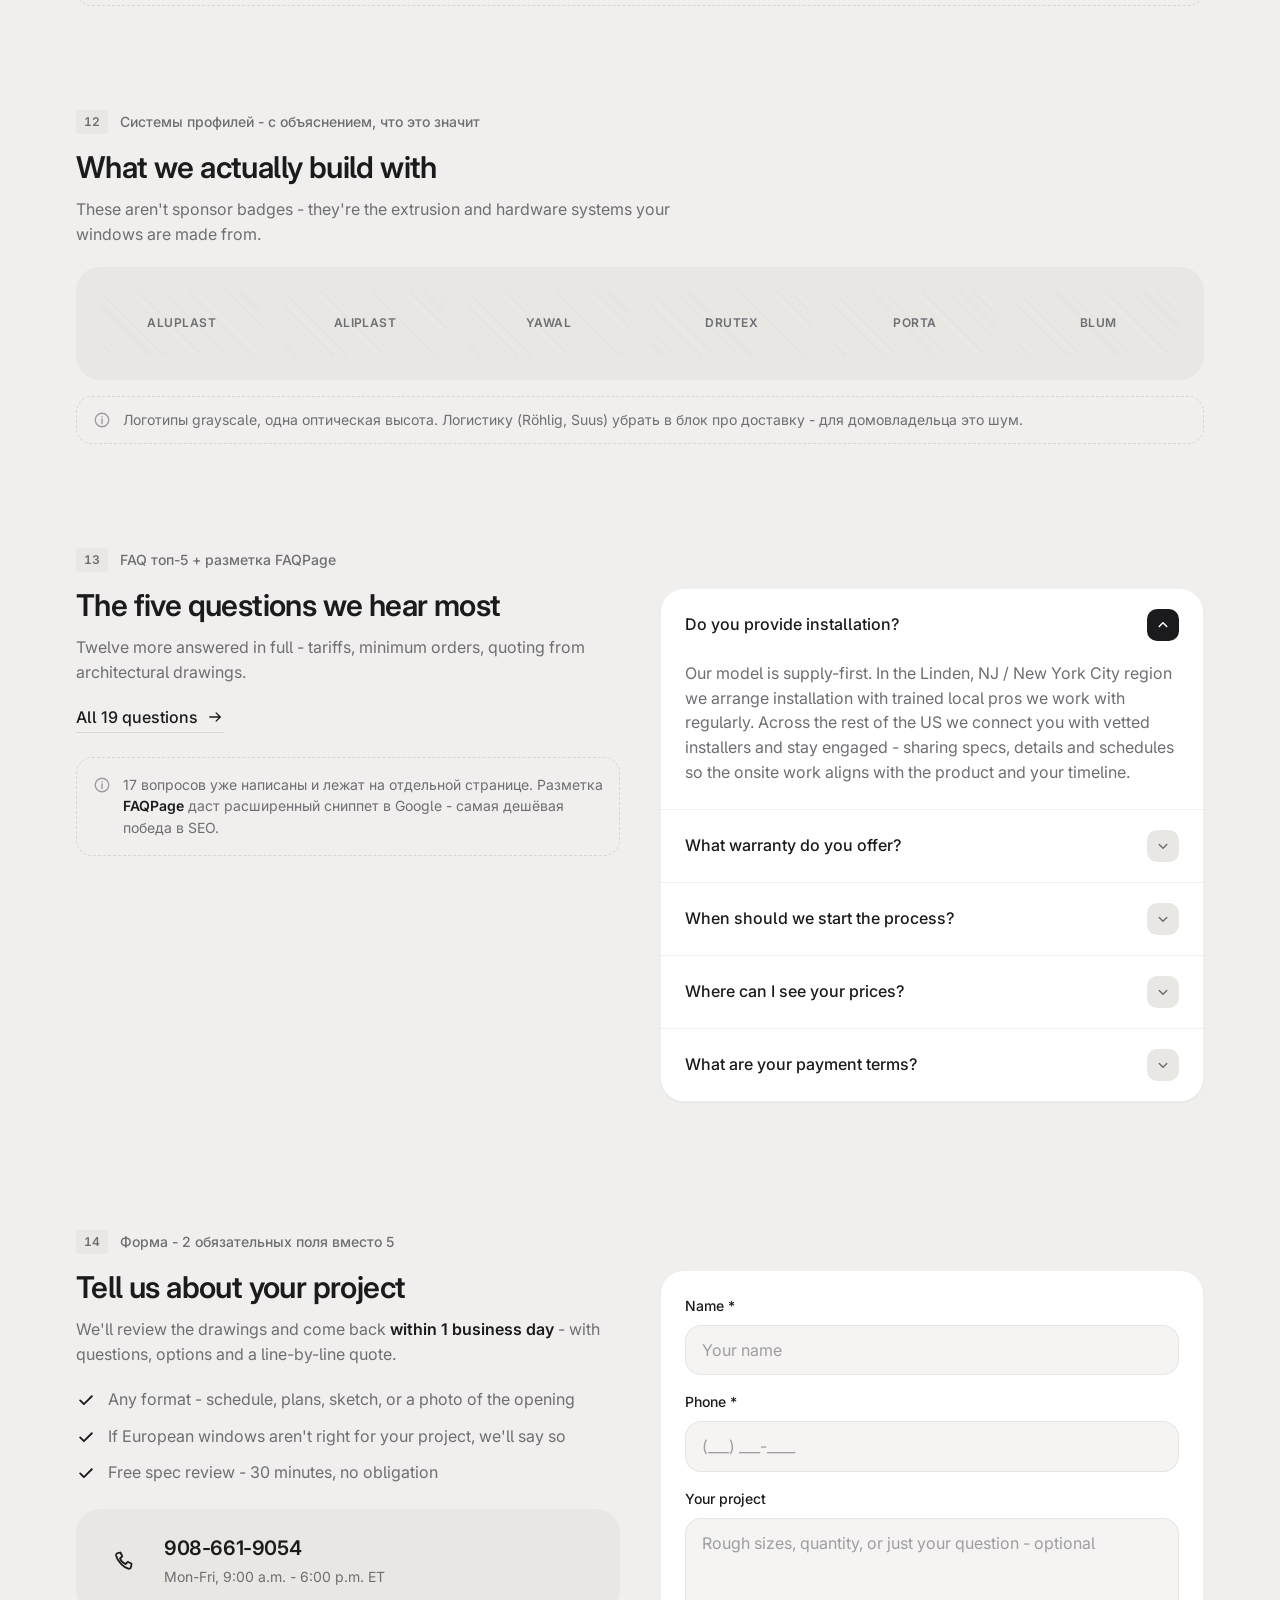
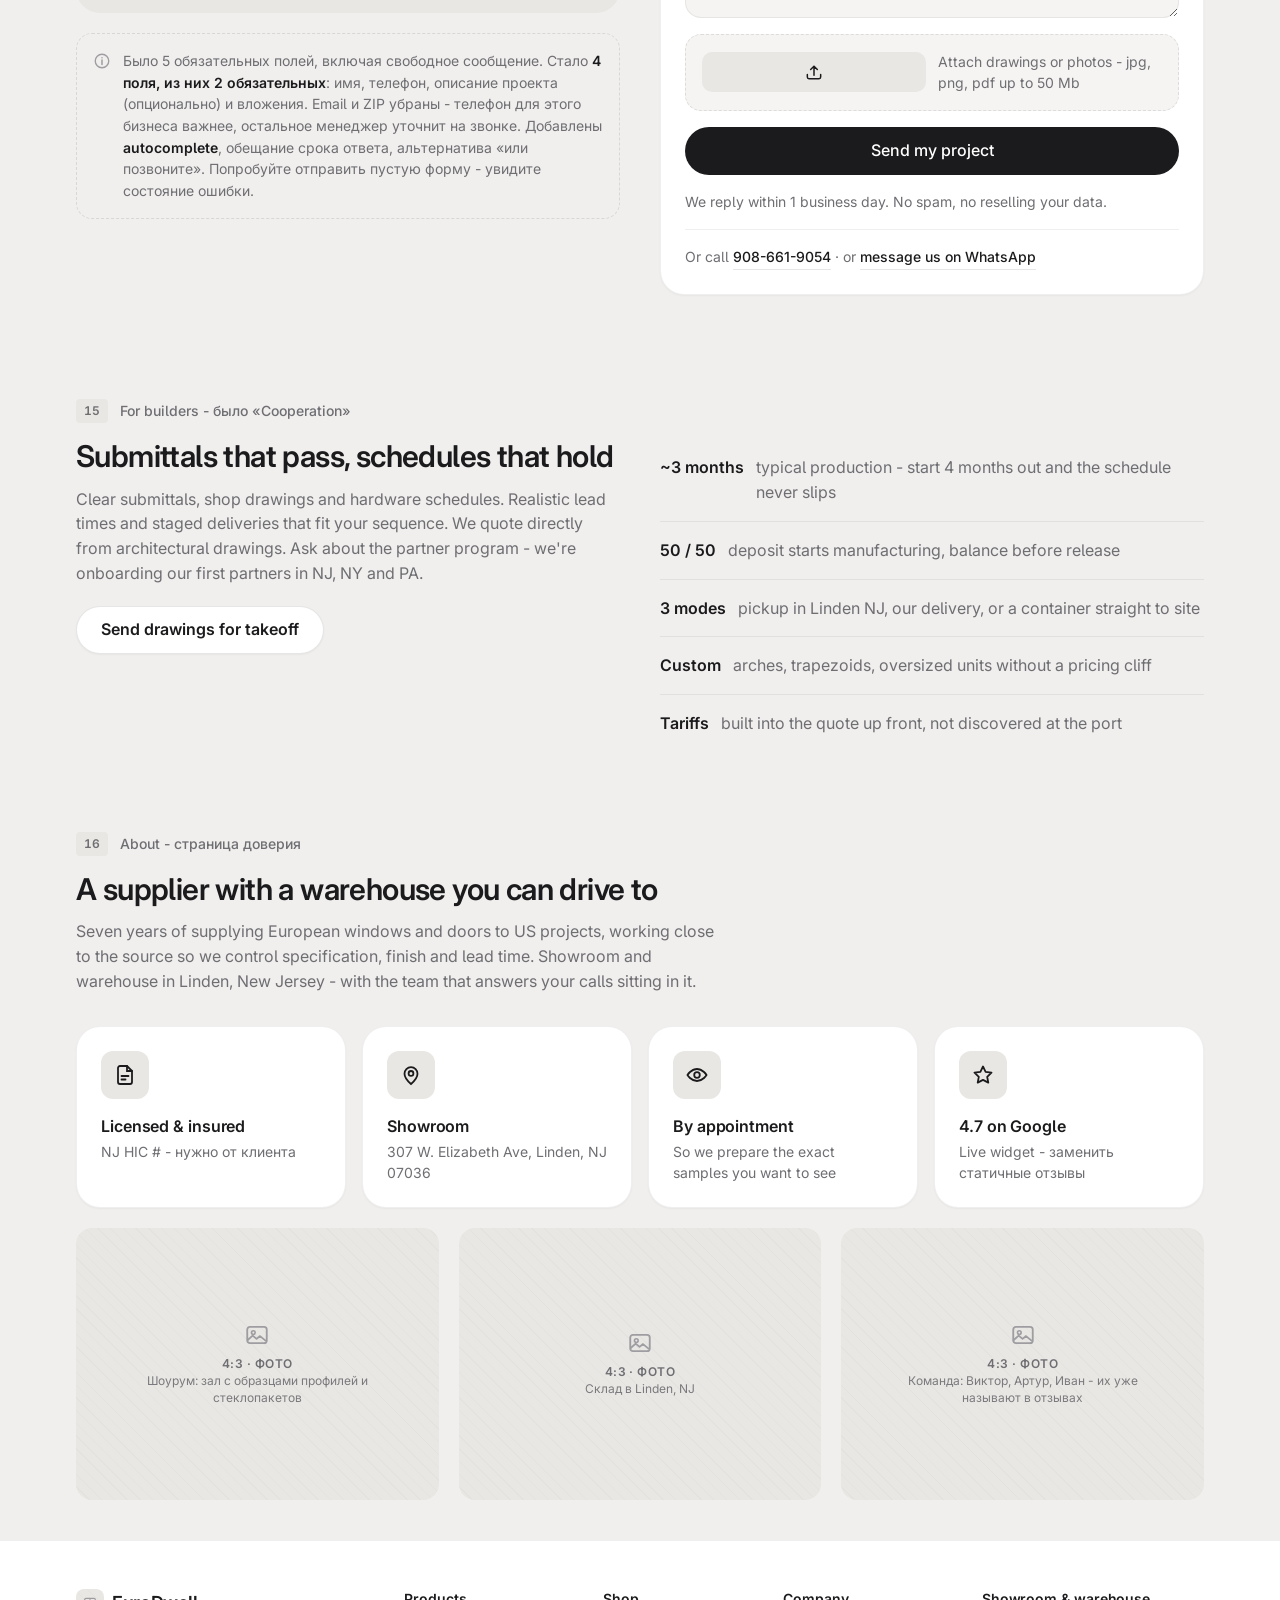
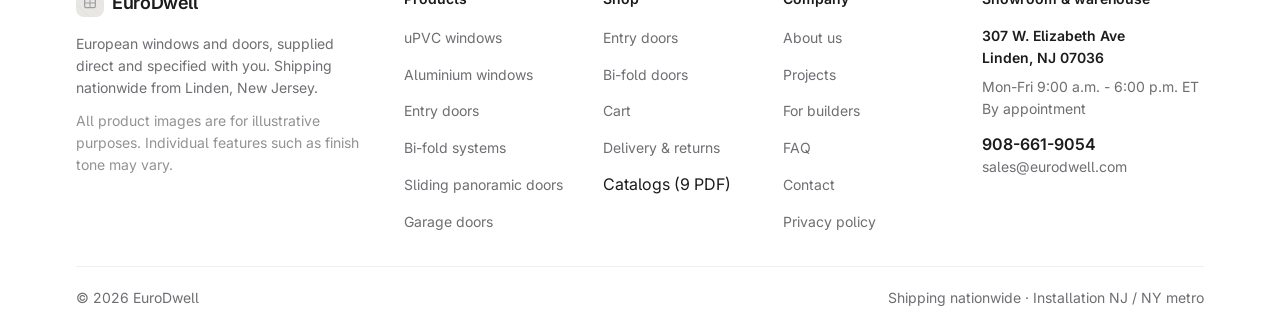
==== commit 06cdbf77: "Prototype: favicon, cleaner shop annotations, neutral bridge copy - inline SVG favicon (data URI, wo" ====
--- a/index.html
+++ b/index.html
@@ -6,6 +6,9 @@
 <meta name="color-scheme" content="light">
 <title>EuroDwell - вайрфрейм главной</title>
 <meta name="description" content="Wireframe прототип главной страницы EuroDwell.">
+<!-- Фавикон инлайном: прототип должен работать офлайн, без внешних файлов.
+     Тот же знак, что в логотипе - рама окна с импостом. -->
+<link rel="icon" href="data:image/svg+xml,%3Csvg xmlns='http://www.w3.org/2000/svg' viewBox='0 0 32 32'%3E%3Crect width='32' height='32' rx='7' fill='%231B1B1D'/%3E%3Cg stroke='%23ffffff' stroke-width='2' stroke-linecap='round' fill='none'%3E%3Crect x='8' y='8.5' width='16' height='15' rx='2'/%3E%3Cpath d='M16 8.5v15M8 16h16'/%3E%3C/g%3E%3C/svg%3E">
 <link rel="preconnect" href="https://fonts.googleapis.com">
 <link rel="preconnect" href="https://fonts.gstatic.com" crossorigin>
 <link href="https://fonts.googleapis.com/css2?family=Inter:opsz,wght@14..32,400;14..32,500;14..32,600;14..32,700&display=swap" rel="stylesheet">
@@ -211,8 +214,6 @@
 .mm__col a{font-size:15px;font-weight:500;color:var(--ink);display:flex;align-items:center;
   gap:var(--s8);min-height:28px}
 .mm__col a:hover{color:var(--ink);text-decoration:underline;text-underline-offset:3px}
-.mm__b{font-size:11px;font-weight:600;letter-spacing:.04em;padding:2px var(--s8);
-  border-radius:var(--r-pill);background:var(--ink);color:#fff;white-space:nowrap}
 .mm__foot{grid-column:1/-1;display:flex;gap:var(--s32);flex-wrap:wrap;
   padding-top:var(--s20);border-top:1px solid var(--hair2)}
 .mm__note{align-self:center;padding-left:var(--s24);border-left:1px solid var(--hair2)}
@@ -876,9 +877,6 @@
 .mnav__h{font-size:12px;font-weight:600;letter-spacing:.06em;text-transform:uppercase;
   color:var(--ink3);margin:var(--s12) 0 var(--s4);padding-left:var(--s12)}
 .mnav__h:first-child{margin-top:var(--s4)}
-.mnav__b{display:inline-flex;align-items:center;height:20px;padding:0 var(--s8);
-  border-radius:var(--r-pill);background:var(--ink);color:#fff;
-  font-size:11px;font-weight:600;letter-spacing:.02em}
 .mnav__n{display:inline-flex;align-items:center;justify-content:center;
   min-width:20px;height:20px;padding:0 6px;border-radius:var(--r-pill);
   background:var(--ink);color:#fff;font-size:11px;font-weight:700}
@@ -1035,7 +1033,7 @@
 
 <!-- 02 · ОСНОВНАЯ ШАПКА: 4 продающих пункта + корзина + CTA -->
 <header class="hdr"><div class="wrap hdr__in">
-  <a class="logo" href="home-wireframe.html" aria-label="EuroDwell - home">
+  <a class="logo" href="index.html" aria-label="EuroDwell - home">
     <span class="ph" style="width:28px;height:28px;border-radius:8px" aria-hidden="true">
       <svg width="16" height="16" viewBox="0 0 24 24" fill="none"><rect x="4" y="5" width="16" height="14" rx="2" stroke="currentColor" stroke-width="1.8"/><path d="M12 5v14M4 12h16" stroke="currentColor" stroke-width="1.5"/></svg>
     </span>
@@ -1052,7 +1050,7 @@
         <svg width="14" height="14" viewBox="0 0 24 24" fill="none" aria-hidden="true"><path d="m7 10 5 5 5-5" stroke="currentColor" stroke-width="2.2" stroke-linecap="round" stroke-linejoin="round"/></svg>
       </button>
     </div>
-    <a href="home-wireframe.html#why" data-nav="why">Why European</a>
+    <a href="index.html#why" data-nav="why">Why European</a>
     <a href="projects-wireframe.html" data-nav="projects">Projects</a>
   </nav>
   <span class="hdr__sep" aria-hidden="true"></span>
@@ -1076,9 +1074,9 @@
       </div>
       <div class="mm__col">
         <p class="mm__h">Doors</p>
-        <a href="entry-doors-wireframe.html" data-nav="entry">Entry doors <span class="mm__b">Shop</span></a>
+        <a href="entry-doors-wireframe.html" data-nav="entry">Entry doors</a>
         <a href="#">French &amp; patio doors</a>
-        <a href="#">Bi-fold systems <span class="mm__b">Shop</span></a>
+        <a href="#">Bi-fold systems</a>
         <a href="#">Garage doors</a>
       </div>
       <div class="mm__col">
@@ -1596,7 +1594,7 @@
   <aside class="mnav__panel" role="dialog" aria-modal="true" aria-label="Menu">
 
     <div class="mnav__top">
-      <a class="logo" href="home-wireframe.html">
+      <a class="logo" href="index.html">
         <span class="ph" style="width:28px;height:28px;border-radius:8px" aria-hidden="true">
           <svg width="16" height="16" viewBox="0 0 24 24" fill="none"><rect x="4" y="5" width="16" height="14" rx="2" stroke="currentColor" stroke-width="1.8"/><path d="M12 5v14M4 12h16" stroke="currentColor" stroke-width="1.5"/></svg>
         </span><span>EuroDwell</span>
@@ -1618,9 +1616,9 @@
           <a href="category-wireframe.html">uPVC windows</a>
           <a href="#">Aluminium windows</a>
           <p class="mnav__h">Doors</p>
-          <a href="entry-doors-wireframe.html">Entry doors <span class="mnav__b">Shop</span></a>
+          <a href="entry-doors-wireframe.html">Entry doors</a>
           <a href="#">French &amp; patio doors</a>
-          <a href="#">Bi-fold systems <span class="mnav__b">Shop</span></a>
+          <a href="#">Bi-fold systems</a>
           <a href="#">Garage doors</a>
           <p class="mnav__h">Glass systems</p>
           <a href="#">Sliding panoramic doors</a>
@@ -1647,7 +1645,7 @@
         </div></div>
       </div>
 
-      <a class="mnav__l" href="home-wireframe.html#why" data-nav="why">Why European</a>
+      <a class="mnav__l" href="index.html#why" data-nav="why">Why European</a>
       <a class="mnav__l" href="projects-wireframe.html" data-nav="projects">Projects</a>
 
       <div class="mnav__sep"></div>
@@ -2042,9 +2040,9 @@
       ['Aluminium windows','Slim frames · large openings','','#']
     ]],
     ['Doors','4 systems',[
-      ['Entry doors','RC2 · multi-point locking','Buy online','entry-doors-wireframe.html'],
+      ['Entry doors','RC2 · multi-point locking','','entry-doors-wireframe.html'],
       ['French &amp; patio doors','Inward / outward · low threshold','','#'],
-      ['Bi-fold systems','2-6 panels · lift-and-slide','Buy online','#'],
+      ['Bi-fold systems','2-6 panels · lift-and-slide','','#'],
       ['Garage doors','Insulated · precision-balanced','','#']
     ]],
     ['Glass systems','2 systems',[
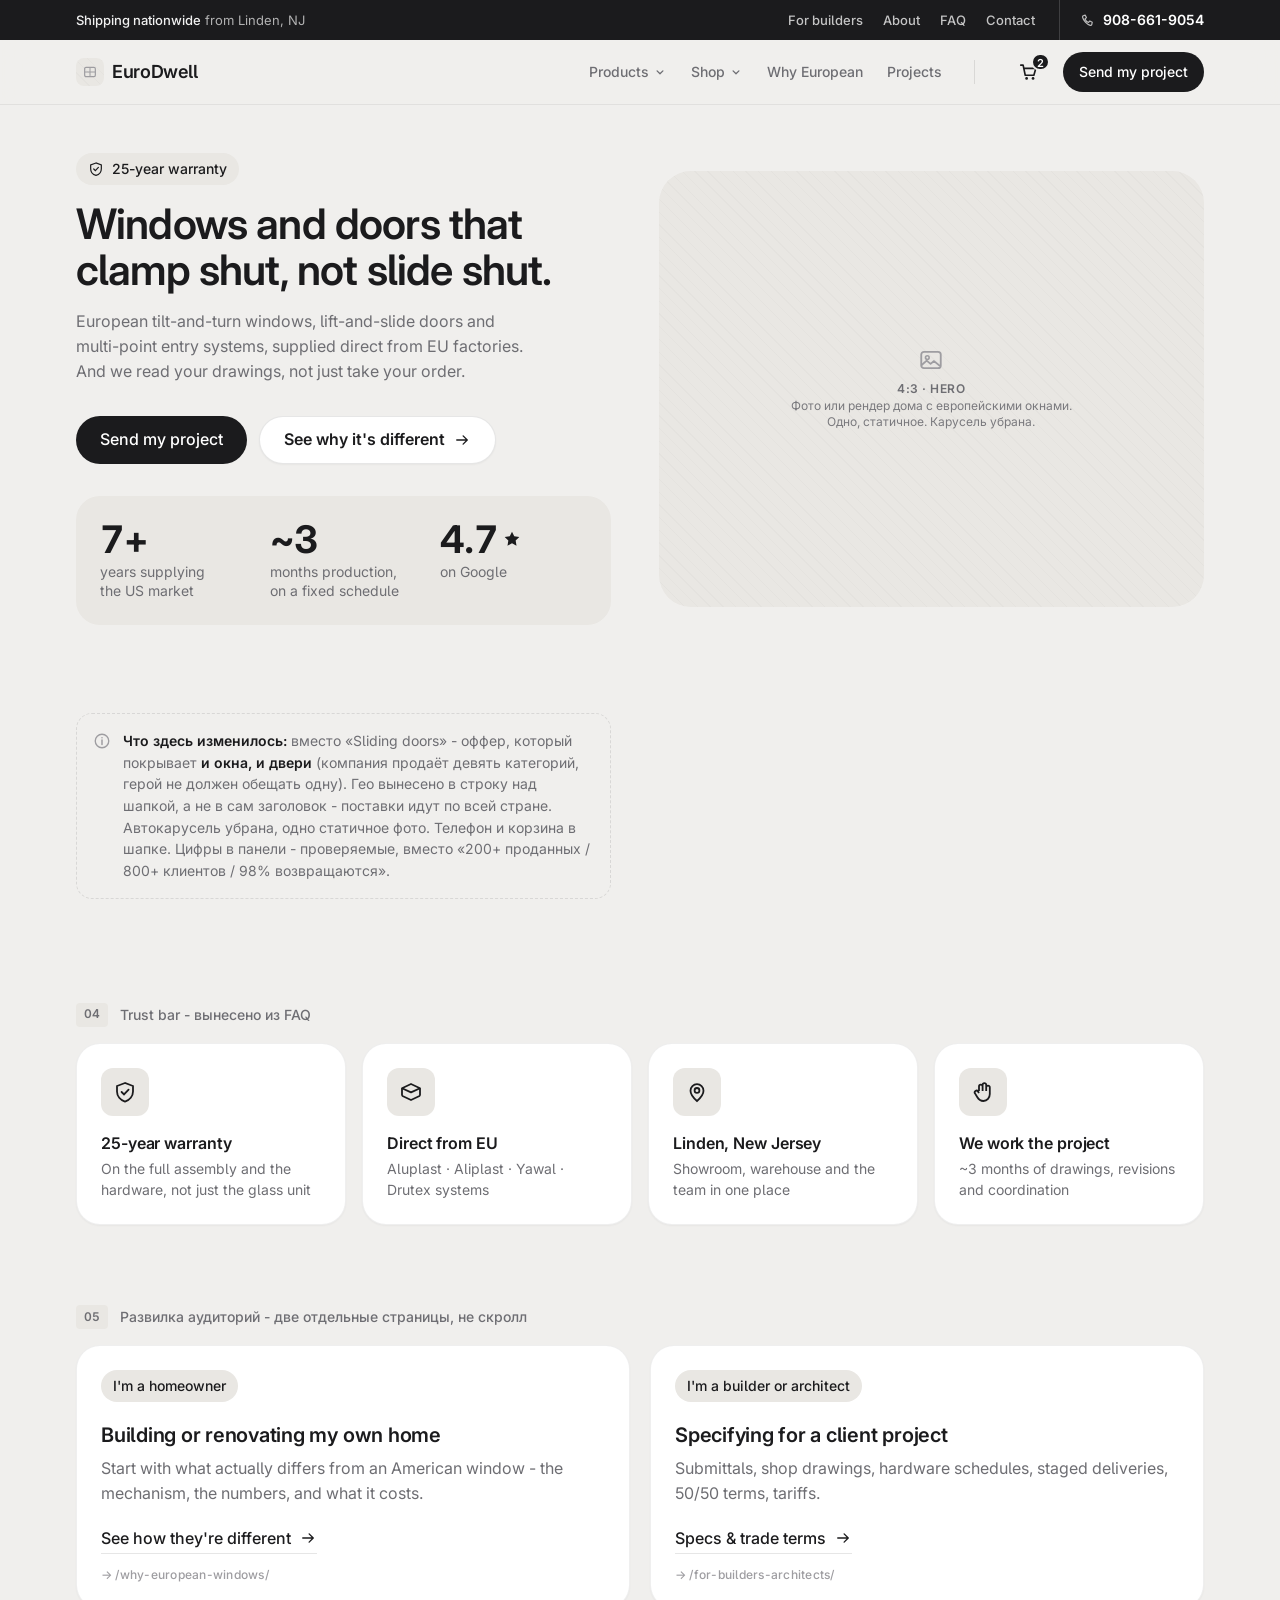
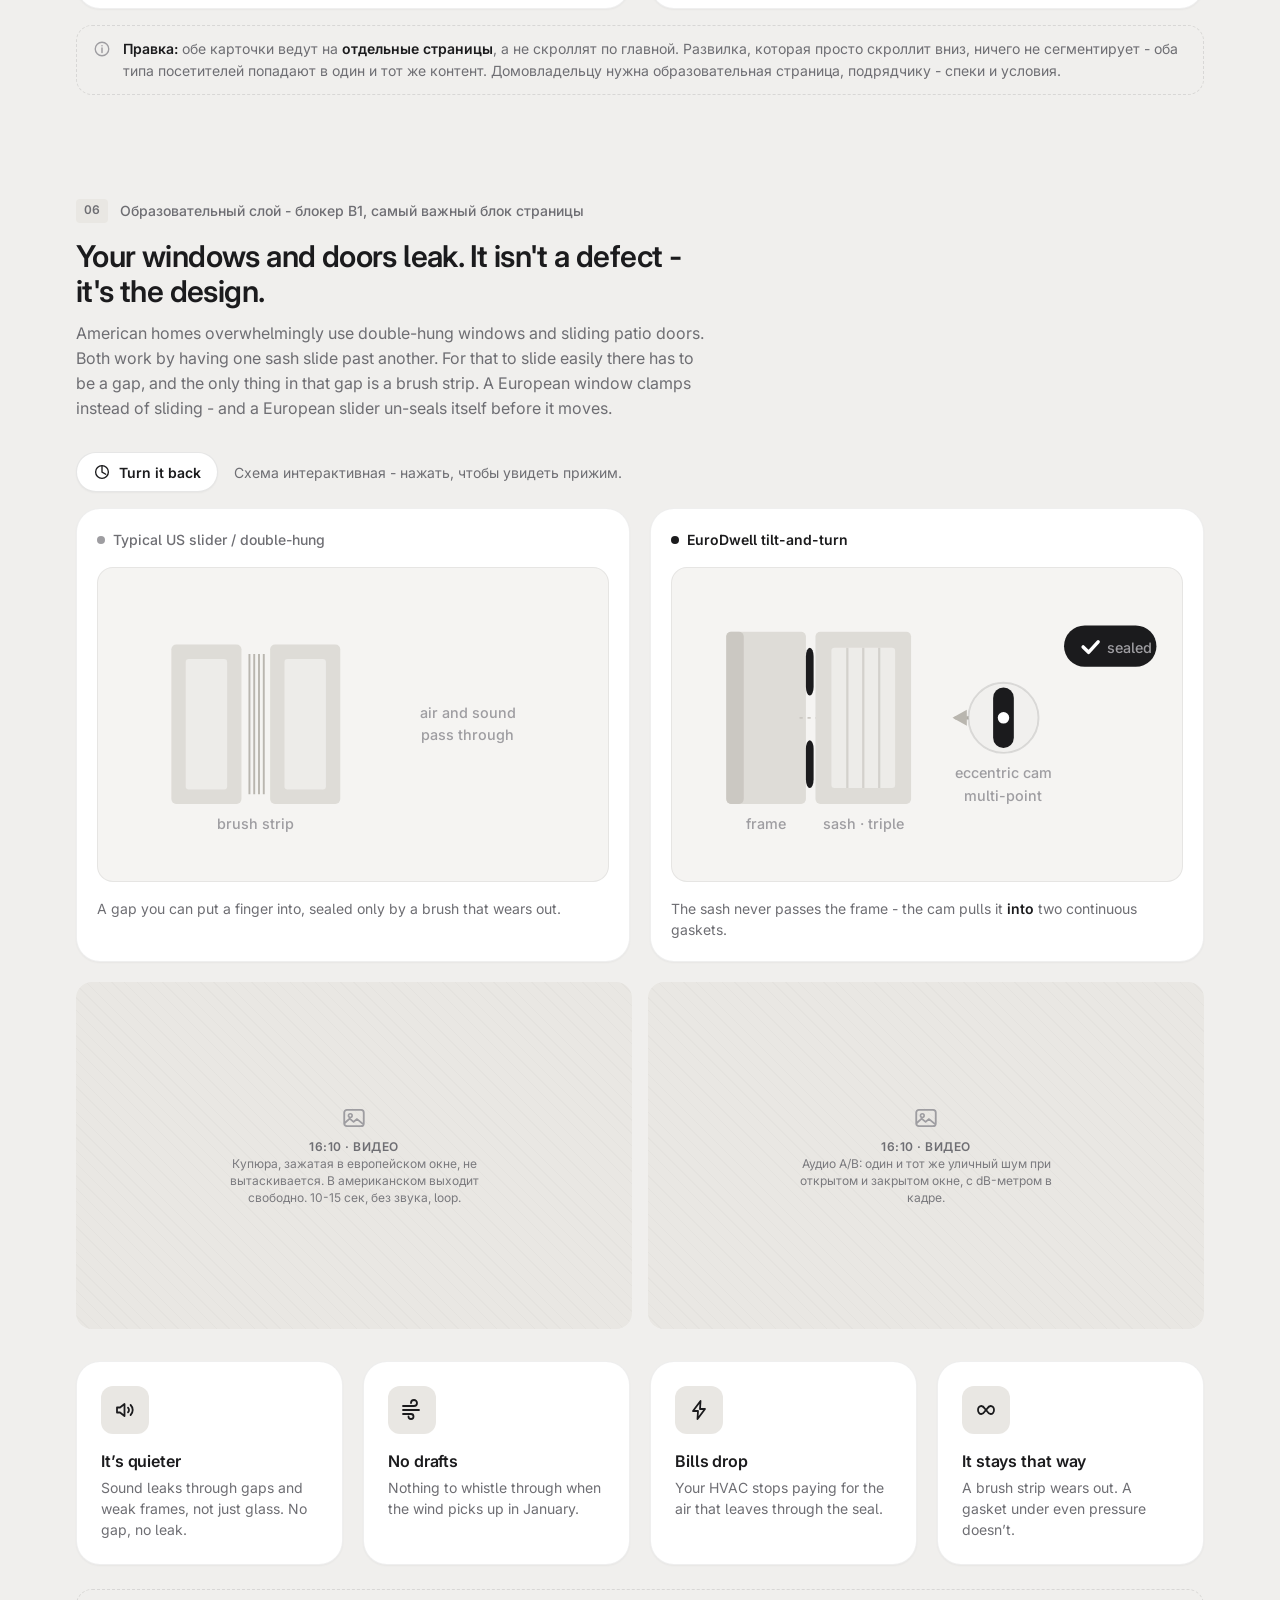
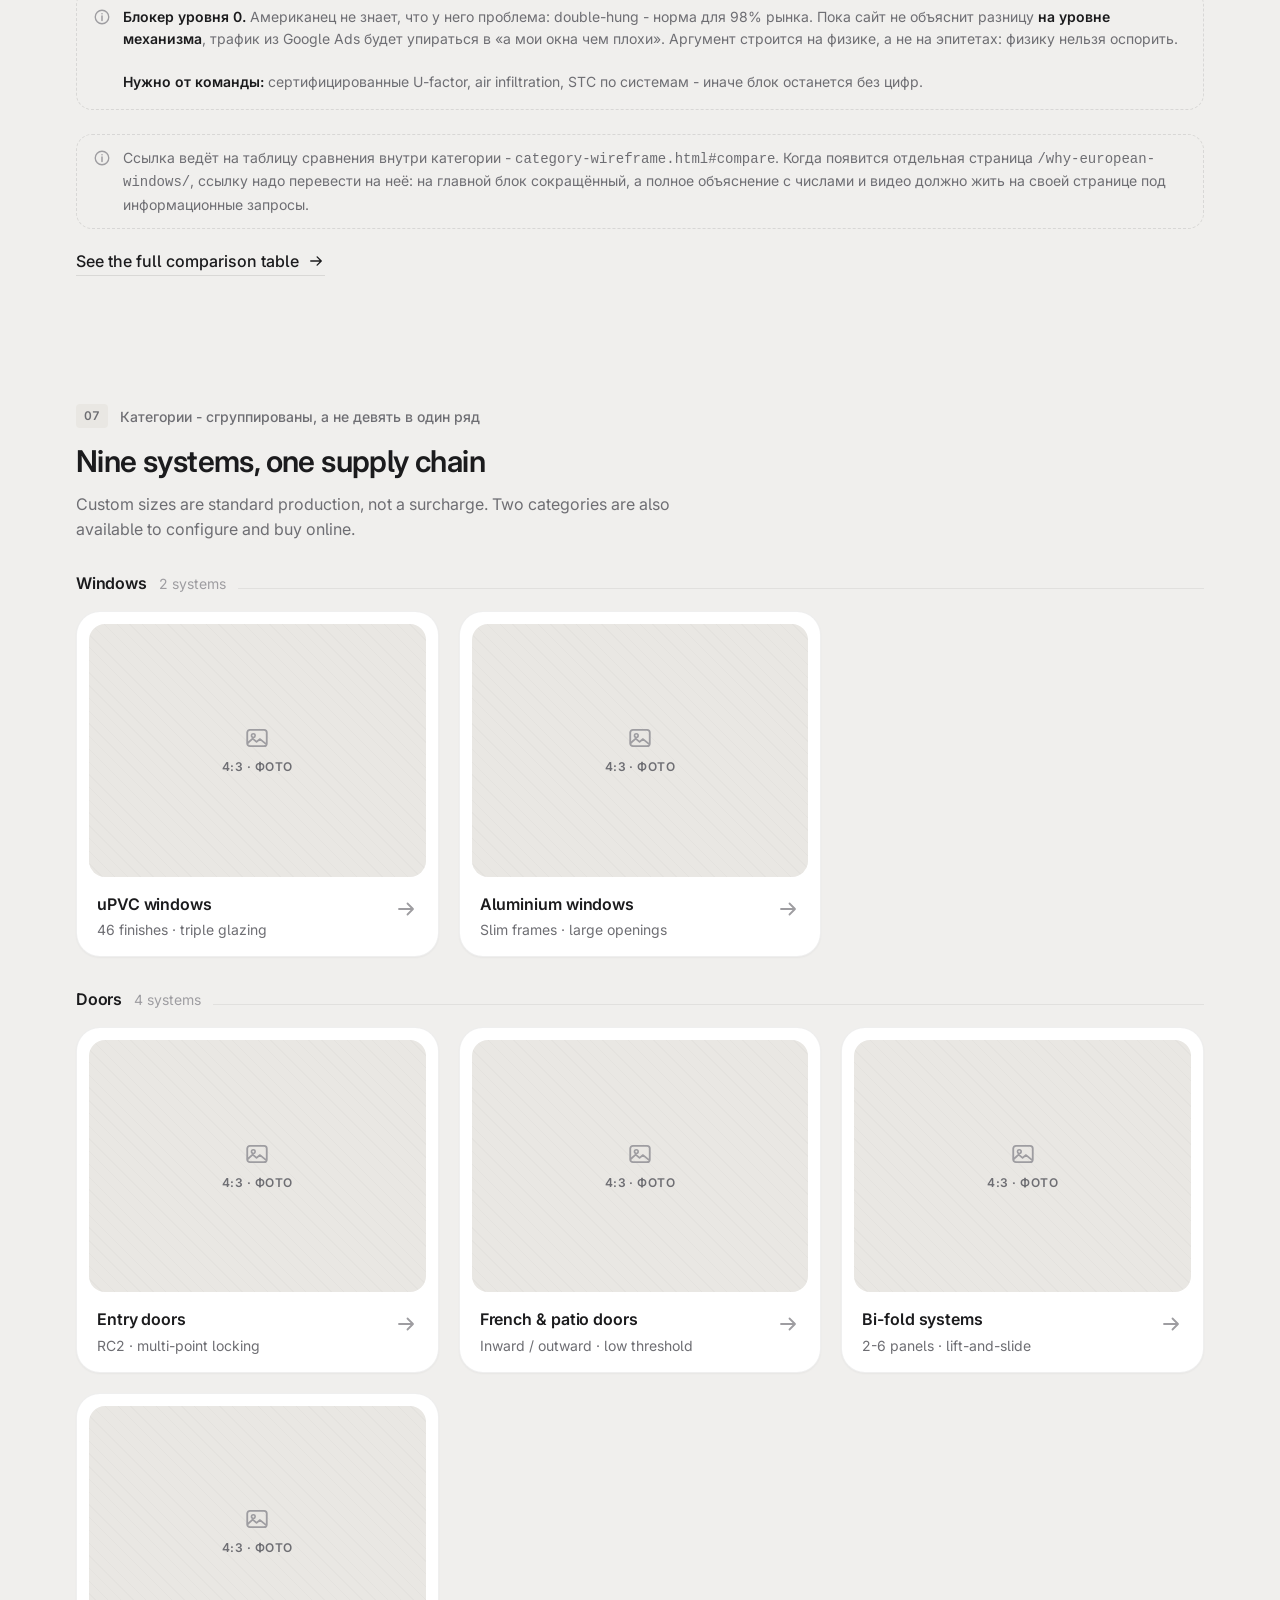
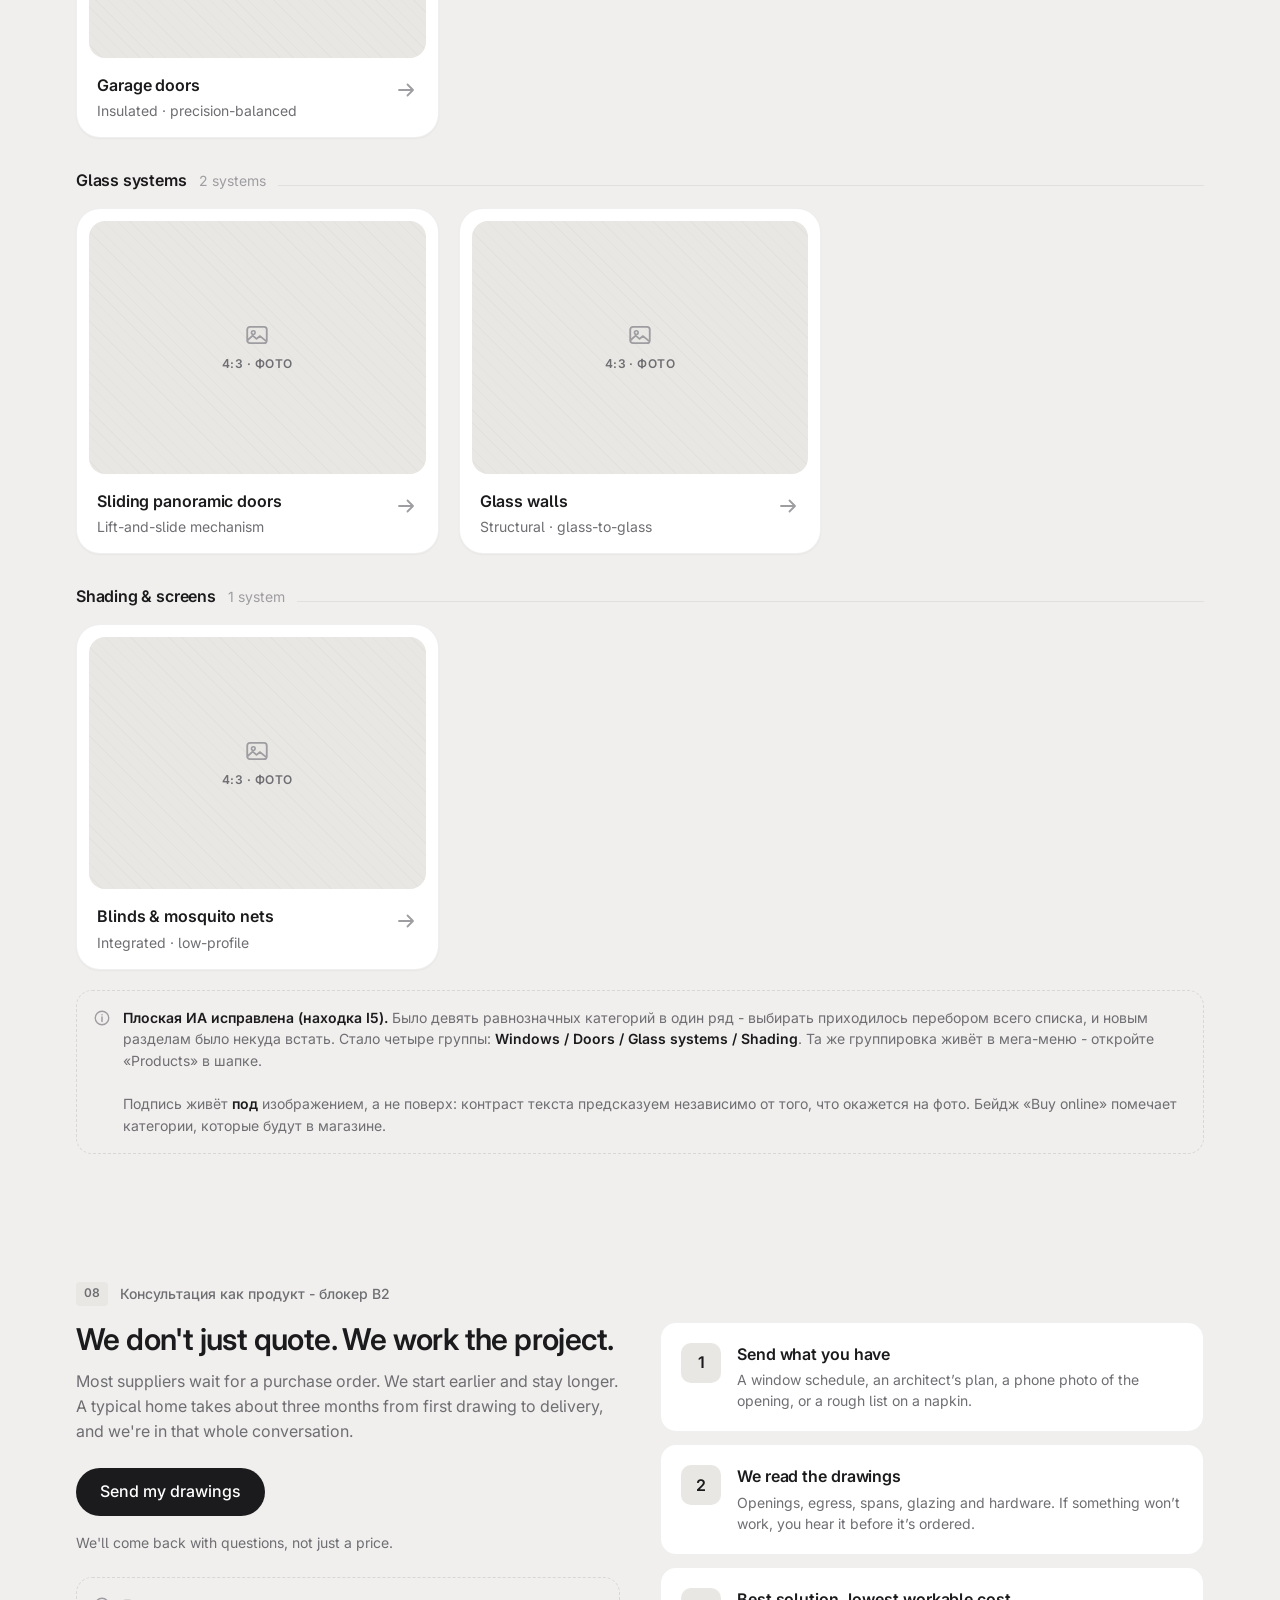
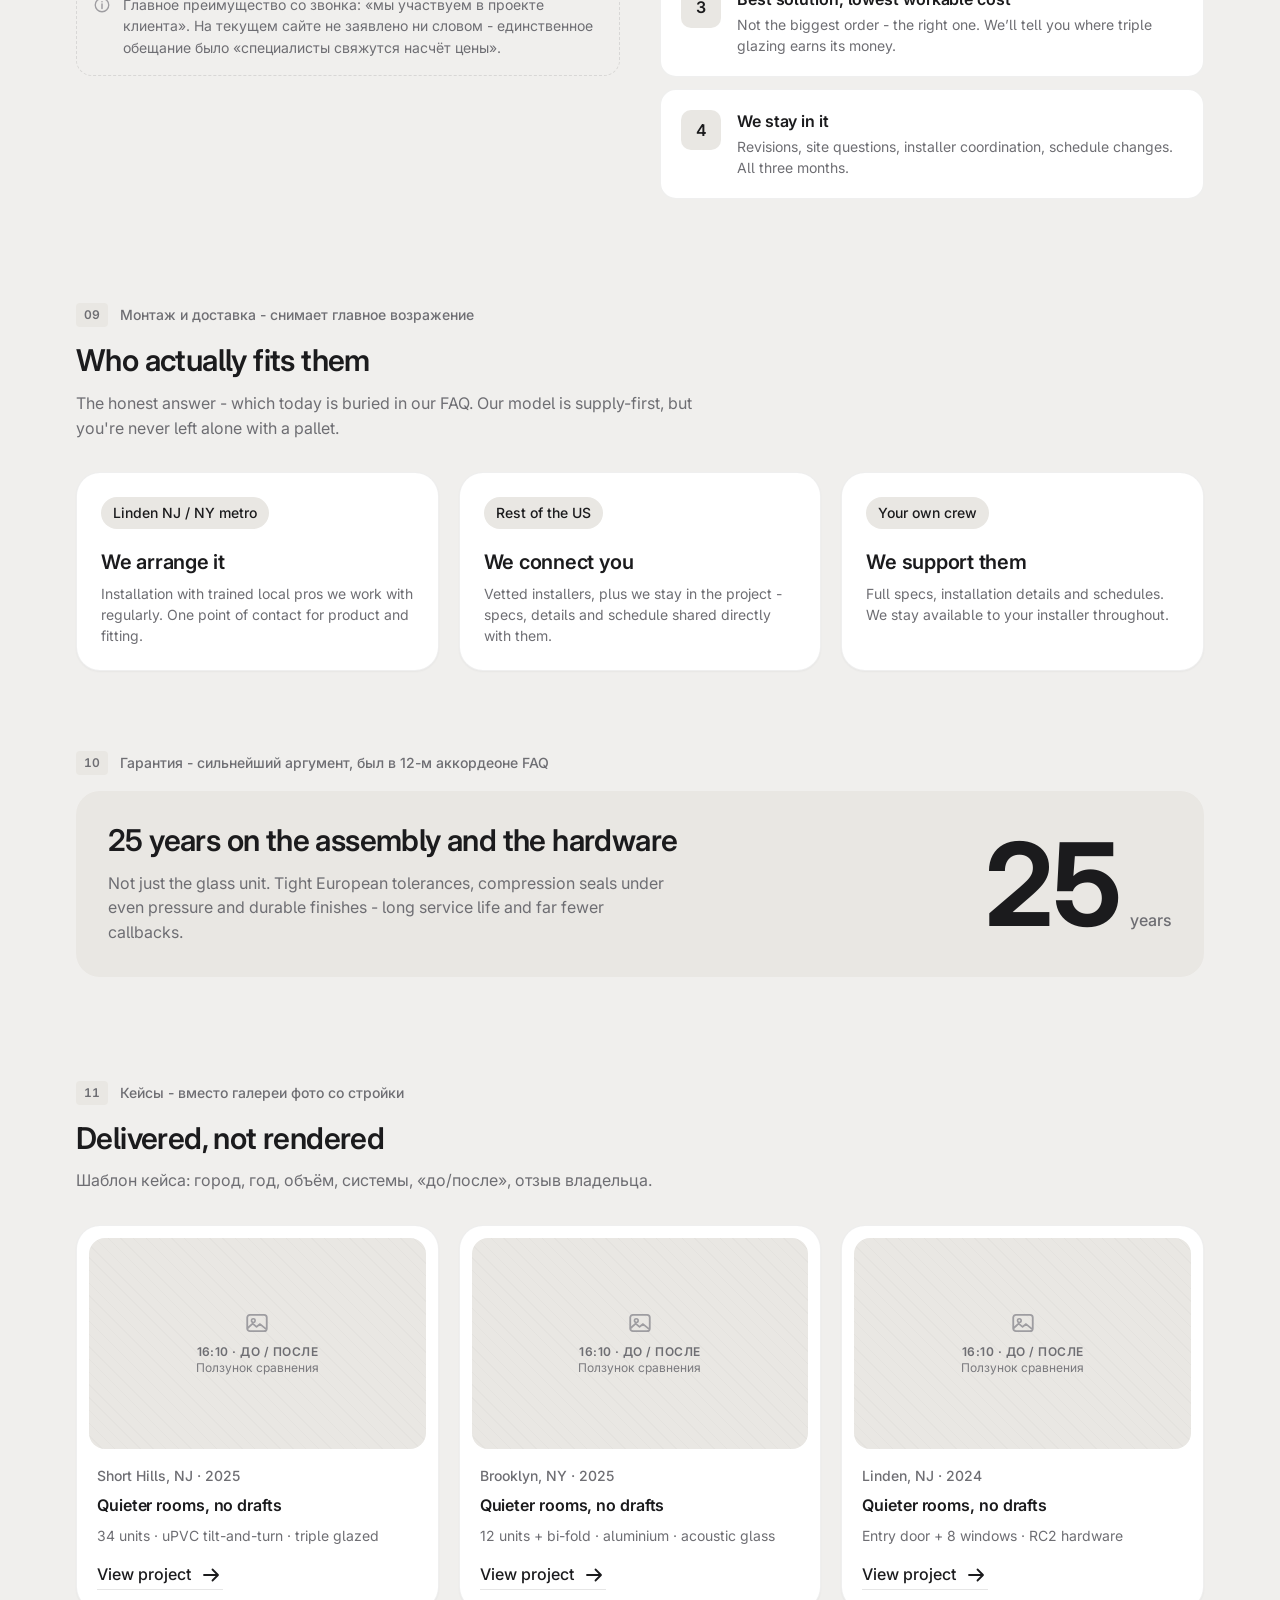
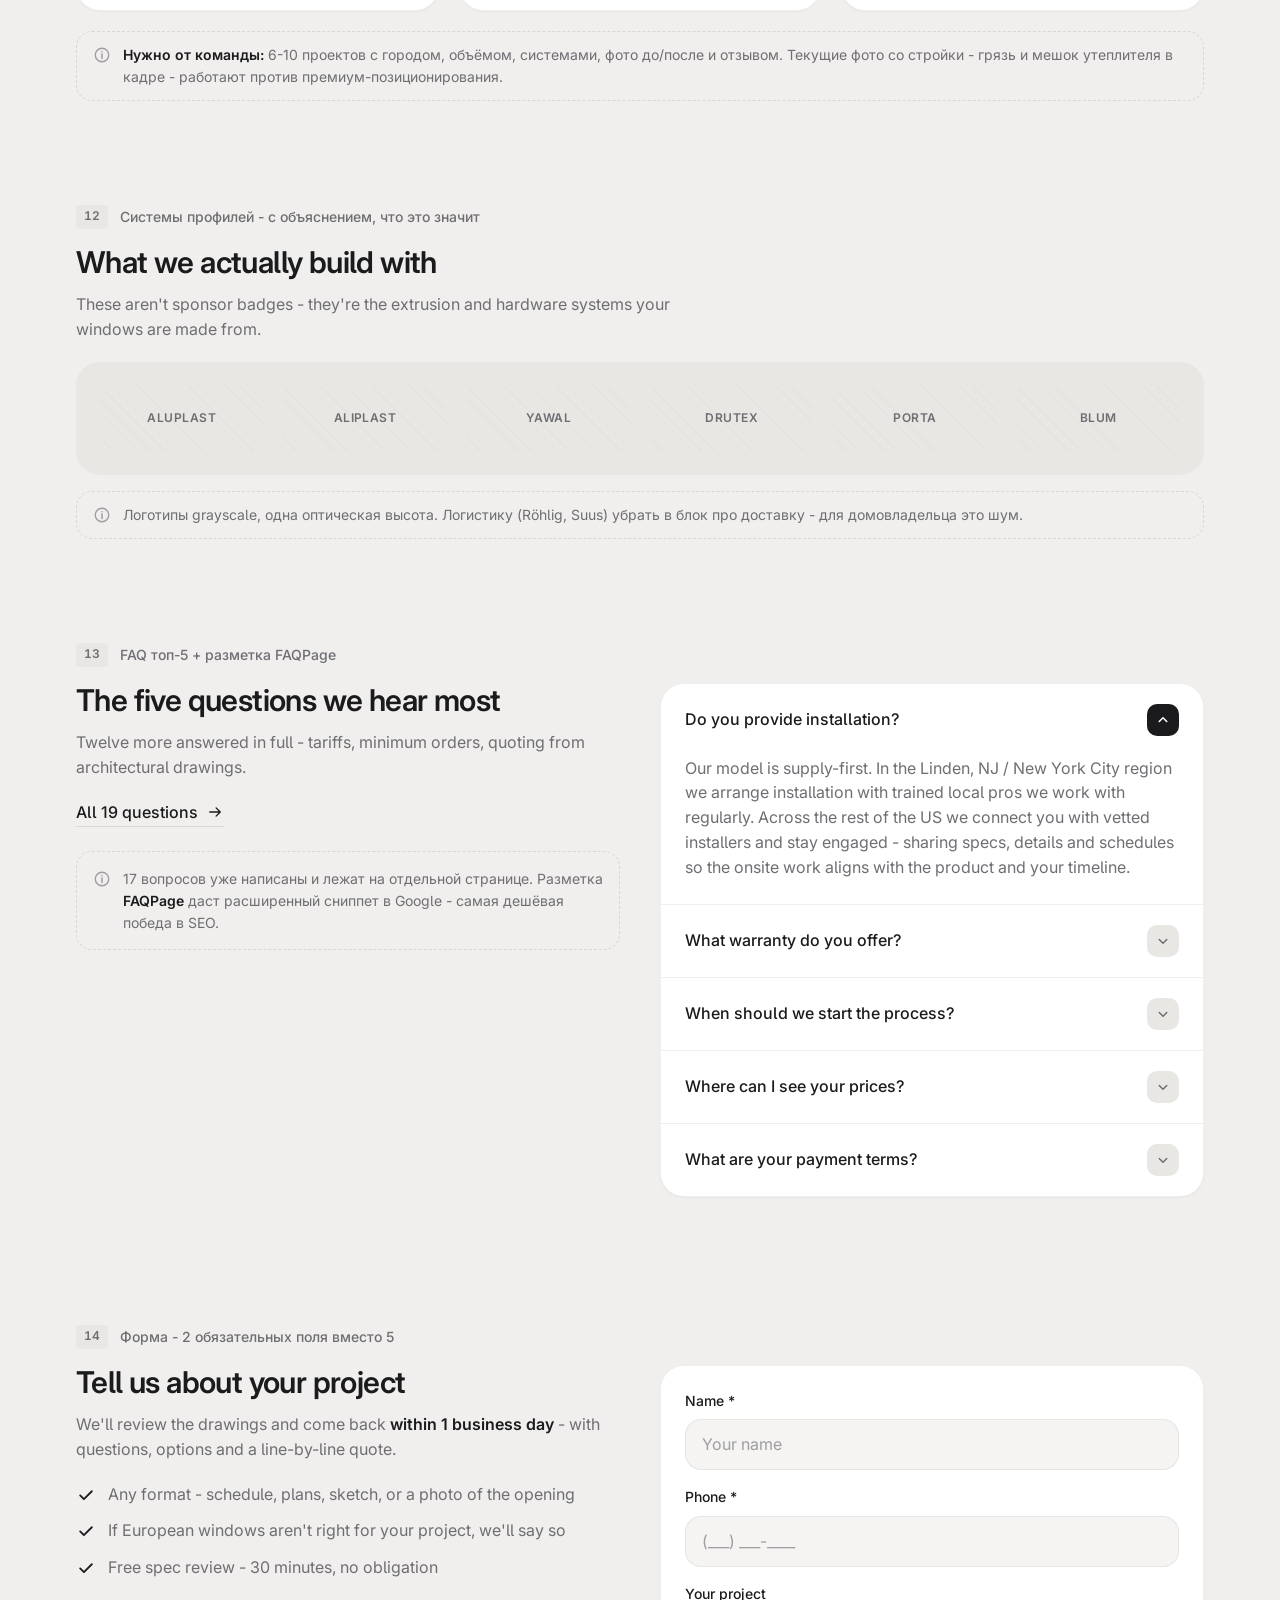
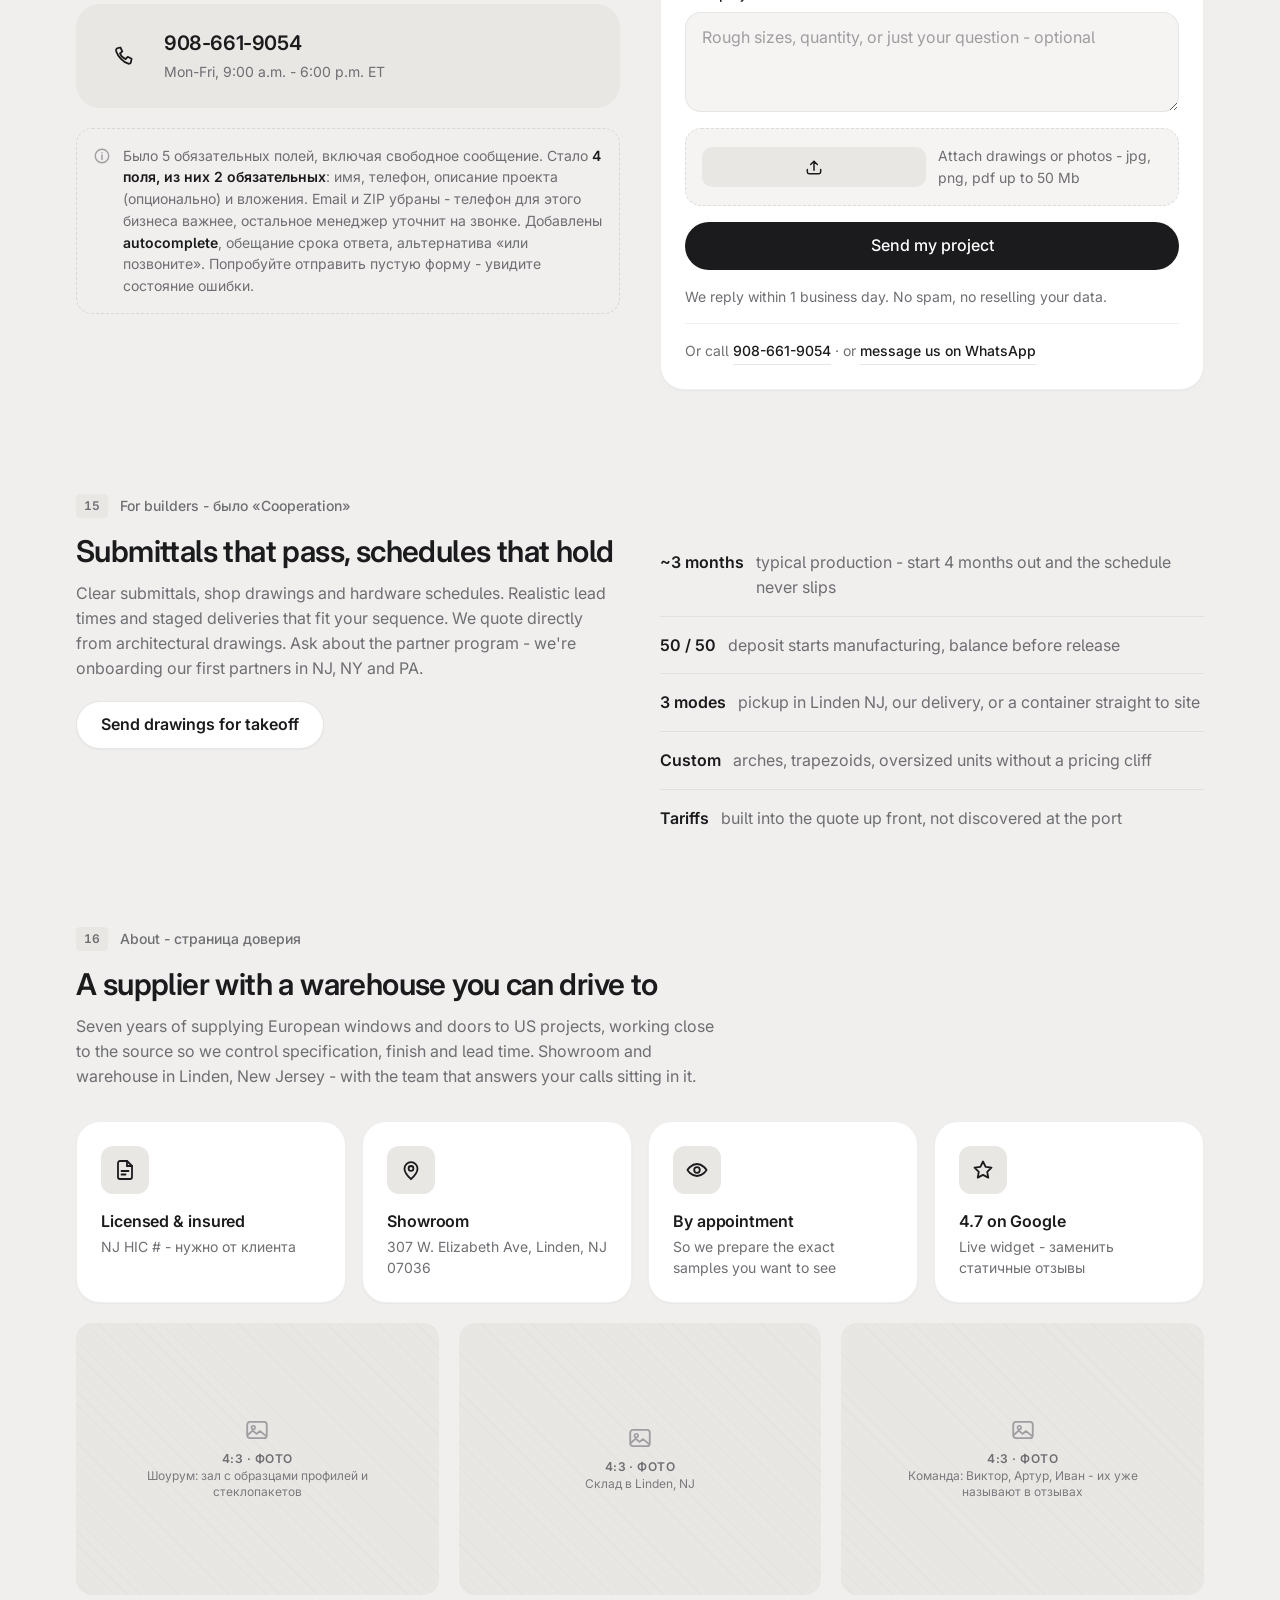
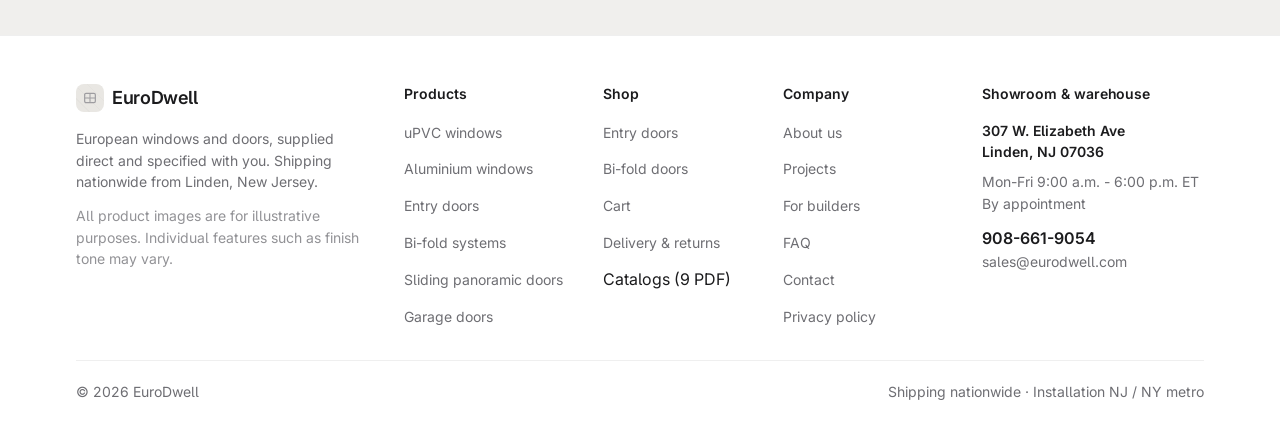
==== commit 6dbd1d22: "About page, mobile fixes, honest sample copy - new About page: verifiable facts, warehouse and showr" ====
--- a/index.html
+++ b/index.html
@@ -1009,6 +1009,42 @@
   .modal__box{padding:var(--s20)}
 }
 
+/* ═══ Мобильные доработки ═══ */
+@media (max-width:720px){
+
+  /* 1. Таблица сравнения: первый столбец с названием параметра прилипает.
+     Без него при горизонтальном скролле видишь значения и не знаешь, чьи они. */
+  .tscroll{position:relative}
+  .cmp th:first-child,
+  .cmp td:first-child{
+    position:sticky;left:0;z-index:2;
+    background:var(--canvas);
+    box-shadow:1px 0 0 var(--hair);
+    min-width:132px;max-width:132px;
+    white-space:normal
+  }
+  /* строки с заливкой не должны просвечивать сквозь липкую ячейку */
+  .cmp tbody tr:nth-child(even) th:first-child,
+  .cmp tbody tr:nth-child(even) td:first-child{background:var(--fill2)}
+  .cmp thead th:first-child{background:var(--canvas);z-index:3}
+
+  /* 2. Панель фильтров и сортировки прилипает под шапкой.
+     На длинном листинге иначе приходится скроллить наверх ради сортировки. */
+  .fbar{
+    position:sticky;top:var(--header-h);z-index:50;
+    margin-inline:calc(var(--s16) * -1);
+    padding:var(--s12) var(--s16);
+    background:rgba(240,239,237,.94);backdrop-filter:blur(12px);
+    border-bottom:1px solid var(--hair2)
+  }
+  .chips{margin-top:var(--s12)}
+
+  /* 3. Sticky-кнопки внизу - по задаче страницы, а не одинаковые везде.
+     В листинге они мешают и ничего не решают: человек выбирает товар. */
+  body.no-msticky .msticky{display:none}
+  body.no-msticky{padding-bottom:0}
+}
+
 </style>
 </head>
 <body data-page="home">
@@ -1021,7 +1057,7 @@
   </div>
   <nav class="topbar__nav" aria-label="Secondary">
     <a href="builders-wireframe.html" data-nav="builders">For builders</a>
-    <a href="#">About</a>
+    <a href="about-wireframe.html" data-nav="about">About</a>
     <a href="faq-wireframe.html" data-nav="faq">FAQ</a>
     <a href="contact-wireframe.html" data-nav="contact">Contact</a>
   </nav>
@@ -1115,7 +1151,6 @@
 
 <!-- 03 · ГЕРОЙ -->
 <section class="hero"><div class="wrap">
-  <div class="blabel"><span class="bnum">03</span><p class="eyebrow">Hero - оффер, а не категория</p></div>
   <div class="hero__in">
     <div>
       <span class="tag">
@@ -1143,16 +1178,7 @@
     </div>
     <div class="hero__media">
       <div class="ph ph--hero" data-ph="4:3 · hero" data-note="Фото или рендер дома с европейскими окнами. Одно, статичное. Карусель убрана."></div>
-      <div class="hero__float">
-        <span class="chip" aria-hidden="true">
-          <svg width="24" height="24" viewBox="0 0 24 24" fill="none"><rect x="3" y="4" width="18" height="16" rx="2" stroke="currentColor" stroke-width="1.8"/><path d="M12 4v16M3 12h18" stroke="currentColor" stroke-width="1.6"/></svg>
-        </span>
-        <div style="min-width:0">
-          <span class="t-data t-data--sm" style="display:block;margin-bottom:2px">46</span>
-          <span class="t-sec t-m" style="display:block">finishes, colour-fast</span>
-        </div>
-      </div>
-    </div>
+      
   </div>
   <div class="note" style="margin-top:var(--s40)">
     <svg width="18" height="18" viewBox="0 0 24 24" fill="none" aria-hidden="true"><circle cx="12" cy="12" r="9" stroke="currentColor" stroke-width="1.8"/><path d="M12 10.5v6M12 7.5h.01" stroke="currentColor" stroke-width="2" stroke-linecap="round"/></svg>
@@ -1570,7 +1596,7 @@
       <li><a href="#">Delivery &amp; returns</a></li>
       <li><button class="ftr__btn" type="button" data-cat-form="all 9 catalogs">Catalogs (9 PDF)</button></li></ul></div>
     <div><h4>Company</h4><ul>
-      <li><a href="#">About us</a></li>
+      <li><a href="about-wireframe.html">About us</a></li>
       <li><a href="projects-wireframe.html">Projects</a></li>
       <li><a href="builders-wireframe.html">For builders</a></li>
       <li><a href="faq-wireframe.html">FAQ</a></li>
@@ -1652,7 +1678,7 @@
 
       <a class="mnav__l mnav__l--sec" href="builders-wireframe.html" data-nav="builders">For builders</a>
       <a class="mnav__l mnav__l--sec" href="contact-wireframe.html#showroom">Showroom</a>
-      <a class="mnav__l mnav__l--sec" href="#">About</a>
+      <a class="mnav__l mnav__l--sec" href="about-wireframe.html" data-nav="about">About</a>
       <a class="mnav__l mnav__l--sec" href="faq-wireframe.html" data-nav="faq">FAQ</a>
       <a class="mnav__l mnav__l--sec" href="contact-wireframe.html" data-nav="contact">Contact</a>
 
@@ -1694,6 +1720,13 @@
         <input id="cat-call" type="checkbox">
         <span>Also have someone call me about my project</span>
       </label>
+      <!-- поле появляется только когда чекбокс отмечен: пока не просят звонка,
+           телефон спрашивать не за что -->
+      <div class="field" id="cat-tel-wrap" hidden>
+        <label for="cat-tel">Phone <i>*</i></label>
+        <input id="cat-tel" type="tel" autocomplete="tel" placeholder="(___) ___-____">
+        <span class="err">We need a number to call you back</span>
+      </div>
       <button class="btn btn--primary btn--full" type="submit" id="cat-submit">Send me the PDF</button>
       <p class="fnote">Sent within a minute. No spam, no reselling your data.</p>
     </form>
@@ -1868,12 +1901,24 @@
         form=document.getElementById('catform'),
         done=document.getElementById('catdone'),
         mail=document.getElementById('cat-mail'),
+        call=document.getElementById('cat-call'),
+        telw=document.getElementById('cat-tel-wrap'),
+        tel=document.getElementById('cat-tel'),
         last=null;
+
+    /* просят перезвонить - значит нужен номер */
+    function syncTel(){
+      telw.hidden=!call.checked;
+      if(call.checked) setTimeout(function(){tel.focus();},60);
+      else telw.classList.remove('bad');
+    }
+    call.addEventListener('change',syncTel);
     function open(label,trigger){
       last=trigger;
       what.textContent=label||'all 9 catalogs';
       form.style.display=''; done.style.display='none';
       form.querySelectorAll('.bad').forEach(function(f){f.classList.remove('bad');});
+      call.checked=false; syncTel();
       box.hidden=false; document.body.style.overflow='hidden';
       setTimeout(function(){mail.focus();},50);
     }
@@ -1891,12 +1936,18 @@
       e.preventDefault();
       var ok=/.+@.+\..+/.test(mail.value.trim());
       mail.closest('.field').classList.toggle('bad',!ok);
+      var telOk=!call.checked || tel.value.replace(/\D/g,'').length>=10;
+      telw.classList.toggle('bad',!telOk);
       if(!ok){mail.focus();return;}
+      if(!telOk){tel.focus();return;}
       var b=document.getElementById('cat-submit');
       b.disabled=true;b.style.opacity='.6';b.textContent='Sending…';
       setTimeout(function(){
         form.style.display='none'; done.style.display='block';
         b.disabled=false;b.style.opacity='';b.textContent='Send me the PDF';
+        done.querySelector('p').innerHTML = call.checked
+          ? 'Check your inbox - and we\'ll call you within one business day.'
+          : 'Check your inbox - if it isn\'t there in five minutes, look in Promotions.';
       },600);
     });
   }
